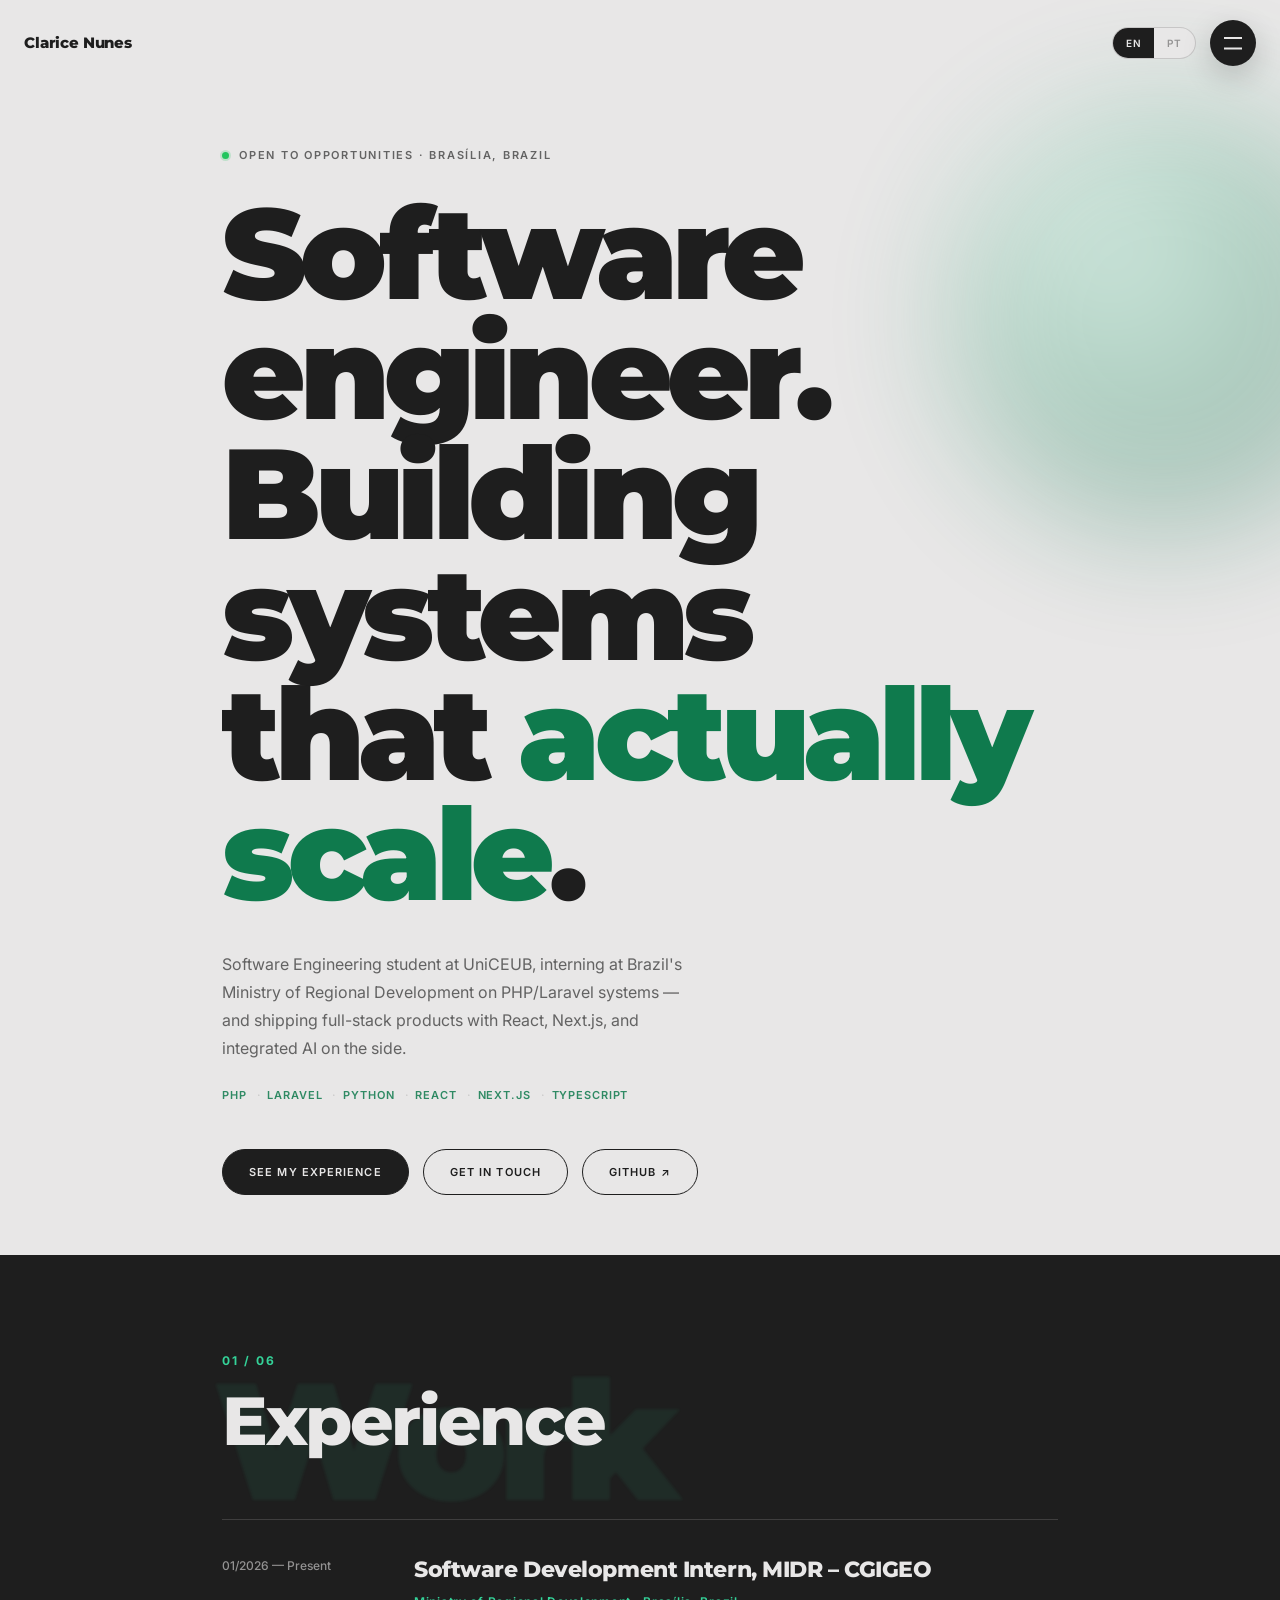
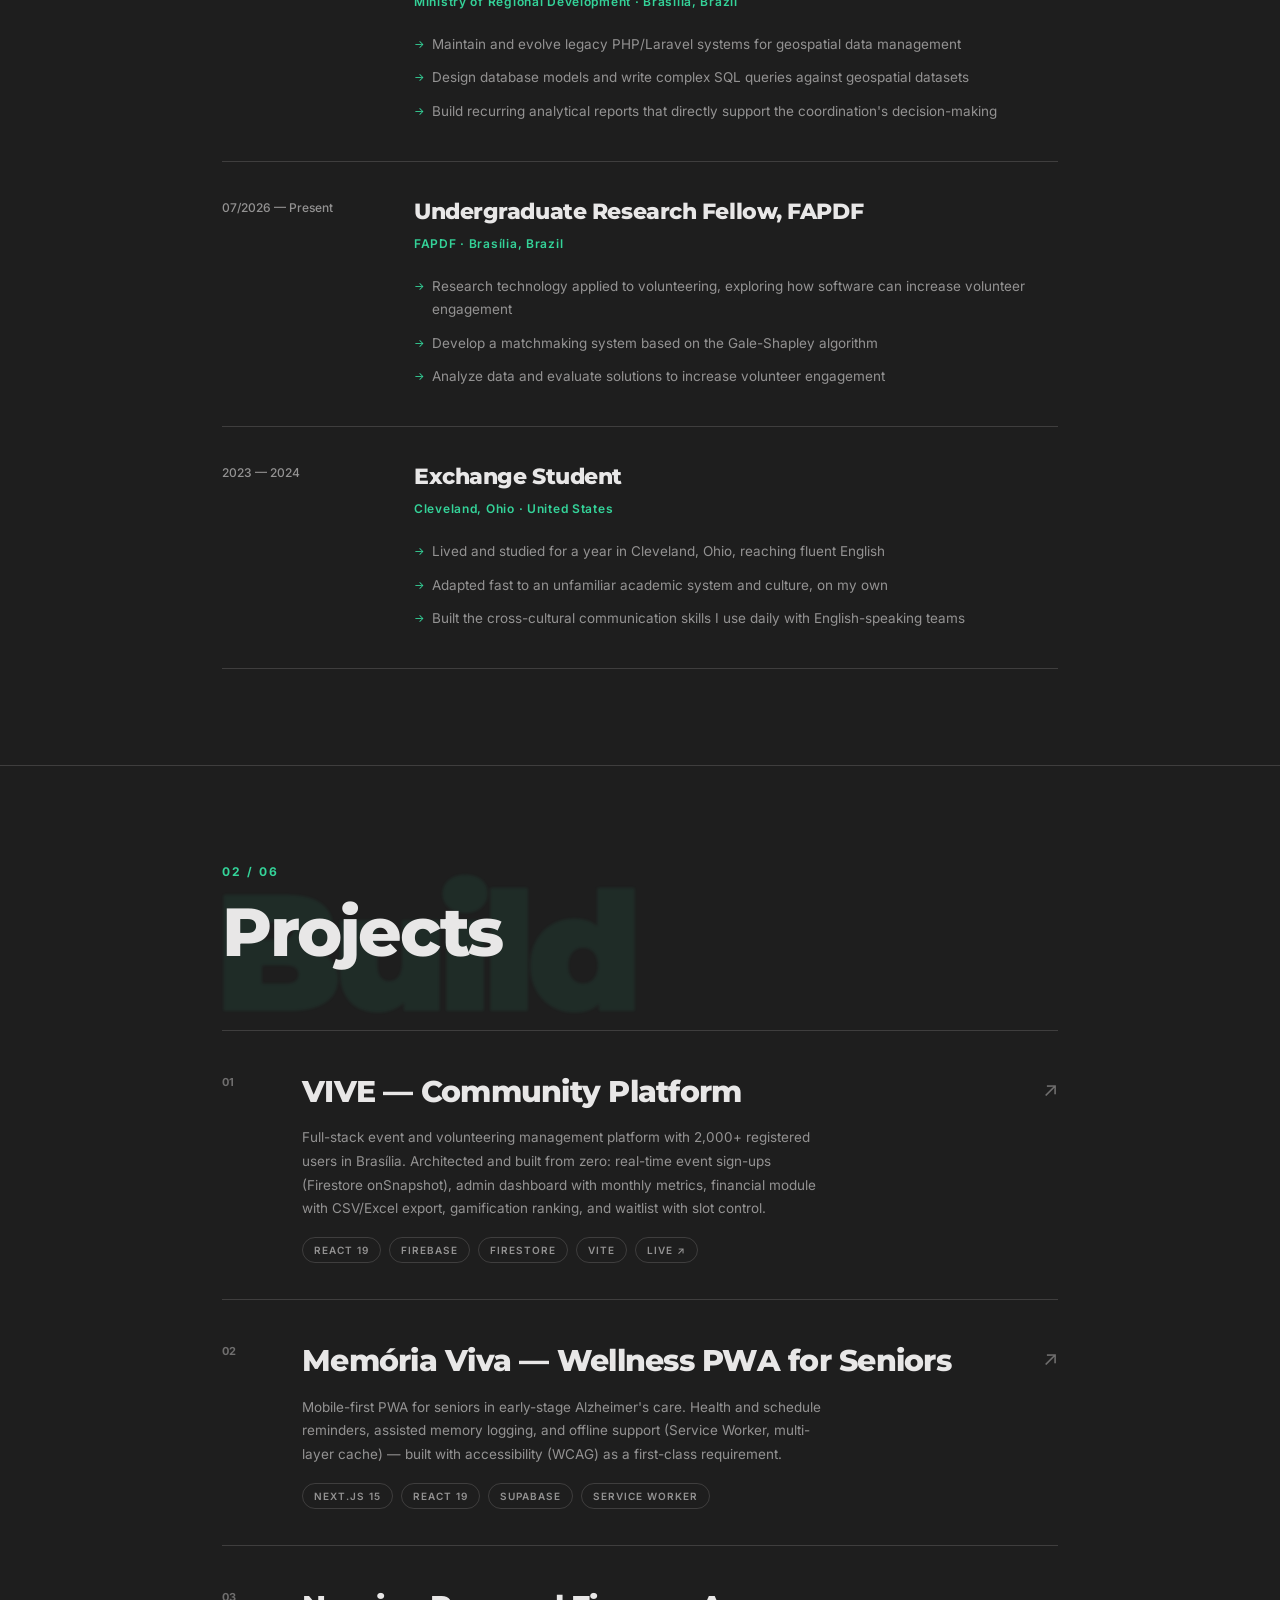
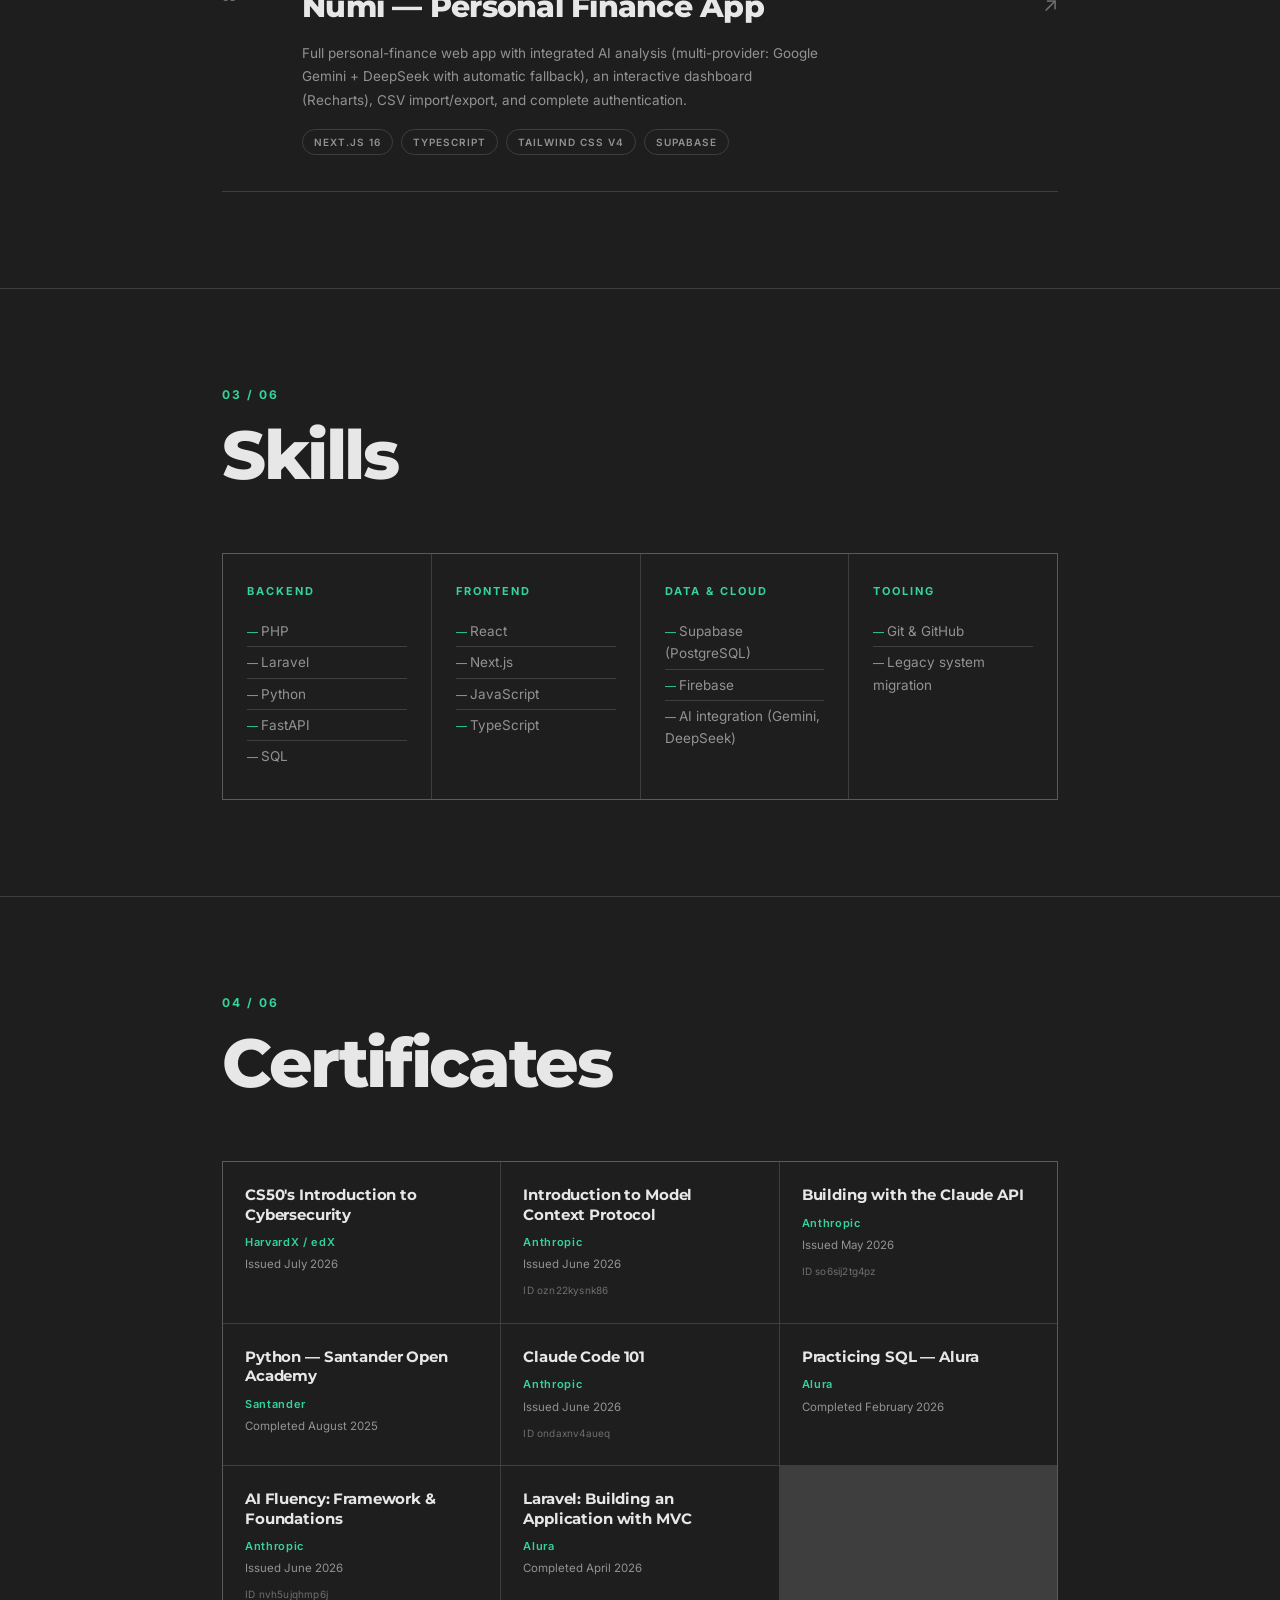
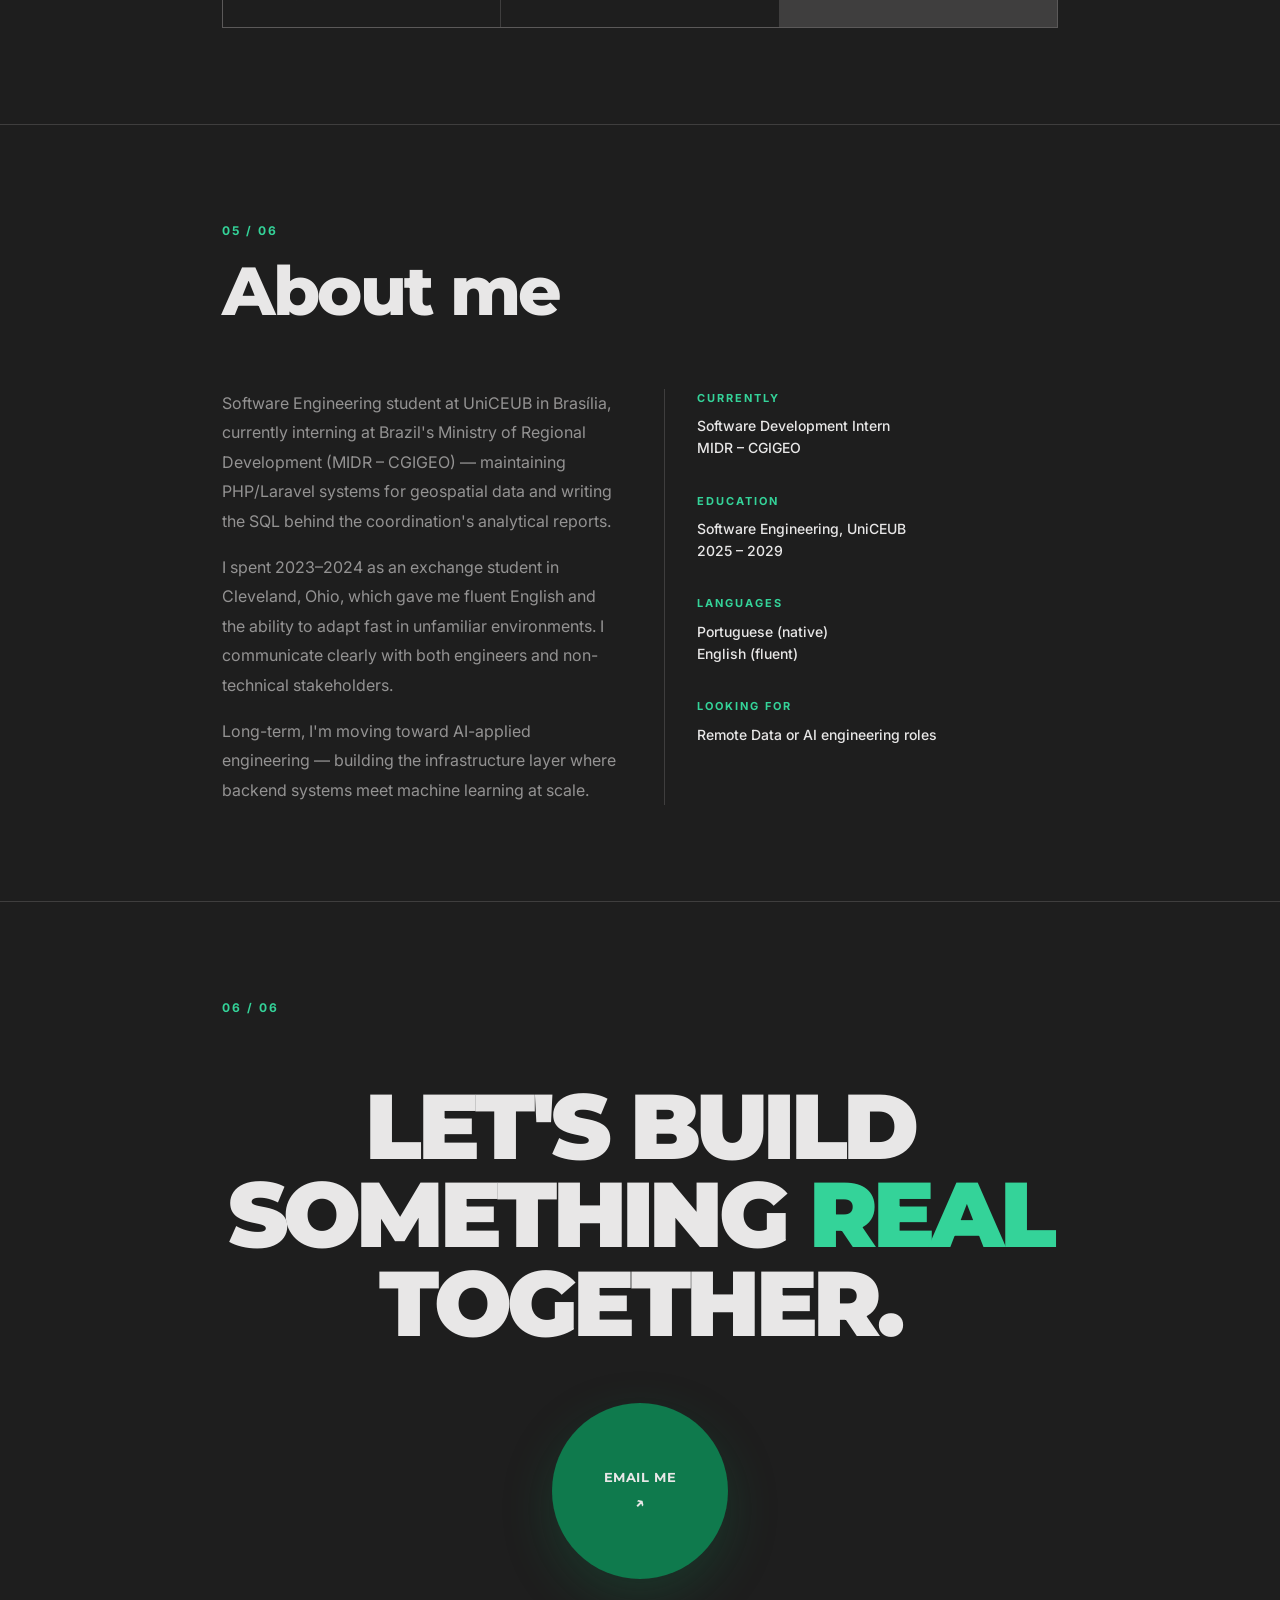
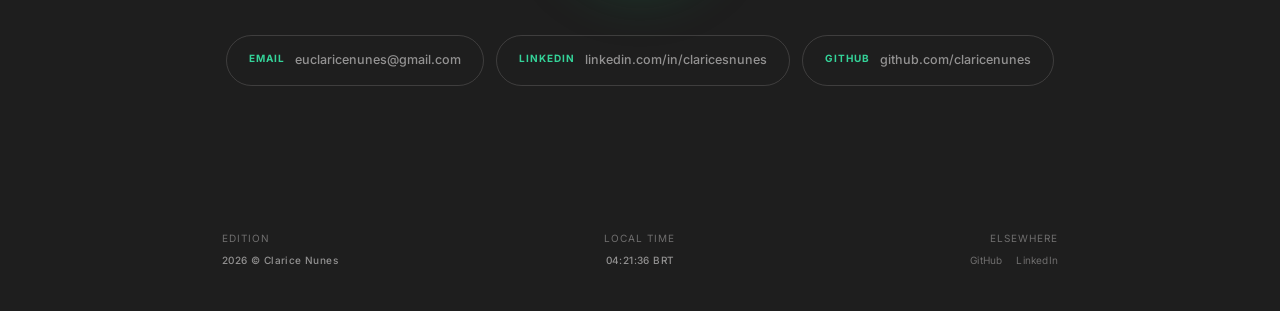
==== index.html @ ccac7949 "mudando etética do site" ====
<!DOCTYPE html>
<html lang="en">
<head>
  <meta charset="UTF-8" />
  <meta name="viewport" content="width=device-width, initial-scale=1.0" />
  <title>Clarice Nunes — Software Engineer</title>

  <!-- SEO -->
  <meta name="description" content="Clarice Nunes — Software Engineering student at UniCEUB. PHP, Laravel, Python, React, Next.js, and AI-integrated products. Open to remote opportunities worldwide." />
  <meta name="author" content="Clarice Nunes" />

  <!-- Open Graph (LinkedIn, WhatsApp, Slack preview) -->
  <meta property="og:title" content="Clarice Nunes — Software Engineer" />
  <meta property="og:description" content="Software Engineering student. PHP, Laravel, Python, React, Next.js. Real-world experience at Brazil's Ministry of Regional Development. Open to remote internships." />
  <meta property="og:type" content="website" />
  <meta property="og:url" content="https://claricenunes.github.io" />

  <!-- Twitter/X card -->
  <meta name="twitter:card" content="summary" />
  <meta name="twitter:title" content="Clarice Nunes — Software Engineer" />
  <meta name="twitter:description" content="Software engineer. PHP, Laravel, Python, React, Next.js. Open to remote opportunities." />

  <meta name="theme-color" content="#e8e7e7" />

  <!-- Favicon -->
  <link rel="icon" href="data:image/svg+xml,<svg xmlns='http://www.w3.org/2000/svg' viewBox='0 0 32 32'><text x='50%25' y='54%25' dominant-baseline='middle' text-anchor='middle' font-family='Arial,sans-serif' font-size='13' font-weight='800' fill='%230f7a4d'>CN</text></svg>" />

  <link rel="preconnect" href="https://fonts.googleapis.com" />
  <link rel="preconnect" href="https://fonts.gstatic.com" crossorigin />
  <link href="https://fonts.googleapis.com/css2?family=Inter:wght@400;500;600;700&family=Montserrat:wght@700;800;900&display=swap" rel="stylesheet" />

  <style>
    *, *::before, *::after { box-sizing: border-box; margin: 0; padding: 0; }

    :root {
      --bg:       #e8e7e7;
      --ink:      #1e1e1e;
      --accent:   #0f7a4d;
      --accent-2: #34d399;
      --sans:     'Inter', system-ui, sans-serif;
      --display:  'Montserrat', system-ui, sans-serif;
      --ease:     cubic-bezier(.16,1,.3,1);

      /* light-mode (on --bg) */
      --muted:    rgba(30,30,30,.66);
      --faint:    rgba(30,30,30,.42);
      --hairline: rgba(30,30,30,.16);

      /* dark-mode (on --ink) */
      --muted-d:    rgba(232,231,231,.58);
      --faint-d:    rgba(232,231,231,.4);
      --hairline-d: rgba(232,231,231,.16);
    }

    html { scroll-behavior: smooth; }
    html[data-intro="pending"] { overflow: hidden; }

    body {
      background: var(--bg);
      color: var(--ink);
      font-family: var(--sans);
      font-weight: 400;
      font-size: 16px;
      line-height: 1.65;
      -webkit-font-smoothing: antialiased;
      overflow-x: clip;
    }

    ::selection { background: rgba(15,122,77,.18); }

    a { text-decoration: none; color: inherit; }
    button { font: inherit; color: inherit; }

    :where(a, button, [role="button"], input):focus-visible {
      outline: 2px solid currentColor; outline-offset: 4px;
    }

    .container { max-width: 900px; margin: 0 auto; padding: 0 32px; }

    @media (hover: hover) and (pointer: fine) {
      html.cursor-ready, html.cursor-ready * { cursor: none !important; }
    }

    /* ── Custom cursor ── */
    #cursor-dot {
      position: fixed; top: 0; left: 0; width: 9px; height: 9px; border-radius: 50%;
      background: var(--accent); pointer-events: none; z-index: 9999;
      transform: translate3d(-50%, -50%, 0); transition: width .22s var(--ease), height .22s var(--ease), background .22s var(--ease), opacity .2s;
      opacity: 0; mix-blend-mode: normal;
    }
    #cursor-dot.live { opacity: 1; }
    #cursor-dot.hover { width: 40px; height: 40px; background: rgba(15,122,77,.14); border: 1.5px solid var(--accent); }

    /* ── Scroll progress ── */
    #scroll-progress {
      position: fixed; top: 0; left: 0; height: 3px; width: 0%; z-index: 9998;
      background: var(--accent); transition: width .1s linear;
    }

    /* ── Intro overlay ── */
    #intro {
      position: fixed; inset: 0; z-index: 10000; background: var(--ink);
      display: flex; align-items: center; justify-content: center;
      transition: transform .8s var(--ease), filter .8s var(--ease);
    }
    #intro.done { transform: translate3d(0,-101%,0); filter: blur(1px); pointer-events: none; }
    .intro-mark { display: flex; flex-direction: column; align-items: center; gap: 18px; }
    .intro-dot {
      width: 10px; height: 10px; border-radius: 50%; background: var(--accent);
      animation: introDotPulse 1.1s ease-in-out infinite;
    }
    @keyframes introDotPulse {
      0%, 100% { transform: scale(1); box-shadow: 0 0 0 8px rgba(15,122,77,.18); }
      50%      { transform: scale(1.3); box-shadow: 0 0 0 14px rgba(15,122,77,.05); }
    }
    .intro-bar { width: 120px; height: 1px; background: rgba(232,231,231,.16); overflow: hidden; position: relative; }
    .intro-bar::after {
      content: ''; position: absolute; inset: 0; background: var(--accent);
      transform: translateX(-100%); animation: introBar 1.1s ease-in-out infinite;
    }
    @keyframes introBar { to { transform: translateX(100%); } }
    @media (prefers-reduced-motion: reduce) {
      #intro { transition: none; }
      .intro-dot, .intro-bar::after { animation: none; }
    }

    /* ── Top bar ── */
    .topbar {
      position: fixed; top: 0; left: 0; right: 0; z-index: 500;
      display: flex; justify-content: space-between; align-items: center;
      padding: 20px 24px;
    }
    .brand { font-family: var(--display); font-weight: 800; font-size: 15px; letter-spacing: -0.01em; color: var(--ink); }
    .topbar-right { display: flex; align-items: center; gap: 14px; }

    .lang-toggle { display: flex; border: 1px solid var(--hairline); border-radius: 999px; overflow: hidden; background: var(--bg); }
    .lang-btn {
      font-family: var(--sans); font-weight: 600; font-size: 10px; letter-spacing: 0.08em;
      padding: 7px 13px; border: none; background: transparent;
      color: var(--faint); cursor: pointer; transition: background .2s, color .2s;
    }
    .lang-btn.active { background: var(--ink); color: var(--bg); }

    .menu-btn {
      width: 46px; height: 46px; border-radius: 50%; border: none; background: var(--ink);
      display: grid; place-items: center; cursor: pointer;
      box-shadow: 0 10px 30px rgba(0,0,0,.18); transition: transform .25s var(--ease);
    }
    .menu-btn:hover { transform: scale(1.06); }
    .menu-btn-icon { position: relative; width: 18px; height: 12px; }
    .menu-btn-icon span {
      position: absolute; left: 0; width: 100%; height: 1.5px; background: var(--bg);
      transition: transform .3s var(--ease), top .3s var(--ease);
    }
    .menu-btn-icon span:first-child { top: 0; }
    .menu-btn-icon span:last-child { top: 100%; transform: translateY(-100%); }
    .menu-open .menu-btn-icon span:first-child { top: 50%; transform: translateY(-50%) rotate(45deg); }
    .menu-open .menu-btn-icon span:last-child { top: 50%; transform: translateY(-50%) rotate(-45deg); }

    /* ── Full-screen menu overlay ── */
    #menu-overlay {
      position: fixed; inset: 0; z-index: 400; background: var(--ink); color: var(--bg);
      opacity: 0; visibility: hidden; transform: translateY(-8px);
      transition: opacity .4s var(--ease), transform .4s var(--ease), visibility 0s .4s;
      display: flex; flex-direction: column; justify-content: center;
      padding: 100px 24px 40px;
    }
    #menu-overlay.open { opacity: 1; visibility: visible; transform: translateY(0); transition: opacity .4s var(--ease), transform .4s var(--ease); }
    .menu-list { list-style: none; max-width: 900px; margin: 0 auto; width: 100%; }
    .menu-list li { border-bottom: 1px solid var(--hairline-d); }
    .menu-list li:first-child { border-top: 1px solid var(--hairline-d); }
    .menu-item {
      display: flex; align-items: baseline; gap: 20px; width: 100%; padding: 18px 4px;
      background: none; border: none; text-align: left; cursor: pointer;
      color: rgba(232,231,231,.4); transition: color .25s;
    }
    .menu-item:hover, .menu-item:focus-visible { color: var(--bg); }
    .menu-item-num { font-size: 11px; font-weight: 600; letter-spacing: .1em; color: var(--accent-2); min-width: 28px; }
    .menu-item-label { font-family: var(--display); font-weight: 800; font-size: clamp(2rem, 7vw, 4.2rem); letter-spacing: -0.03em; text-transform: uppercase; line-height: 1; }
    .menu-footer {
      max-width: 900px; margin: 40px auto 0; width: 100%; padding-top: 20px; border-top: 1px solid var(--hairline-d);
      display: flex; justify-content: space-between; flex-wrap: wrap; gap: 16px;
      font-size: 10px; letter-spacing: .1em; text-transform: uppercase; color: rgba(232,231,231,.48);
    }
    .menu-footer strong { display: block; margin-top: 6px; font-weight: 500; letter-spacing: .04em; color: rgba(232,231,231,.82); text-transform: none; }
    .menu-socials { display: flex; gap: 16px; flex-wrap: wrap; }

    /* ── link-underline-invert ── */
    .u-link { position: relative; display: inline-block; padding-bottom: 2px; }
    .u-link::after {
      content: ''; position: absolute; left: 0; bottom: 0; height: 1px; width: 100%;
      background: currentColor; opacity: .85; transform: scaleX(0); transform-origin: left;
      transition: transform .3s var(--ease);
    }
    .u-link:hover::after, .u-link:focus-visible::after { transform: scaleX(1); }

    /* ── rolling text (whole word/line — per-character splitting breaks kerning, avoid it) ── */
    /* align-self prevents flex parents (default align-items:stretch) from
       taller siblings stretching this box past one line — which would let the
       hidden duplicate line peek out below since overflow:hidden only clips
       to this element's own (stretched) height. */
    .roll { display: inline-block; overflow: hidden; vertical-align: top; align-self: flex-start; }
    .roll .rt { display: grid; }
    .roll .rt span { grid-area: 1/1; transition: transform .32s var(--ease); }
    .roll .rt .p { transform: translate3d(0,0,0); }
    .roll .rt .s { transform: translate3d(0,100%,0); }
    @media (hover: hover) and (pointer: fine) {
      a:hover .roll .rt .p, button:hover .roll .rt .p { transform: translate3d(0,-100%,0); }
      a:hover .roll .rt .s, button:hover .roll .rt .s { transform: translate3d(0,0,0); }
    }

    /* ── Hero ── */
    #hero { position: relative; min-height: 100svh; display: flex; flex-direction: column; justify-content: center; padding: 140px 0 60px; overflow: hidden; }

    .orb-wrap { position: absolute; inset: 0; z-index: 0; pointer-events: none; will-change: transform; }
    .orb {
      position: absolute; border-radius: 50%;
      width: clamp(260px, 34vw, 520px); aspect-ratio: 1;
      top: 8%; right: -8%;
      background: radial-gradient(circle at 35% 30%, rgba(255,255,255,.5), transparent 24%),
                  radial-gradient(circle at 38% 34%, #6ee7b7 0%, #0f7a4d 55%, #064e3b 100%);
      filter: blur(60px); opacity: .28;
      animation: orbBreathe 9s ease-in-out infinite;
    }
    @keyframes orbBreathe {
      0%, 100% { transform: scale(1) rotate(0deg); }
      50%      { transform: scale(1.08) rotate(4deg); }
    }
    @media (prefers-reduced-motion: reduce) { .orb { animation: none; } }

    .hero-label {
      position: relative; z-index: 1;
      font-size: 11px; font-weight: 600; letter-spacing: 0.16em; text-transform: uppercase;
      color: var(--muted); margin-bottom: 28px; display: inline-flex; align-items: center; gap: 10px;
      width: fit-content;
    }
    .status-dot {
      display: inline-block; width: 7px; height: 7px; border-radius: 50%;
      background: #22c55e; flex-shrink: 0;
      box-shadow: 0 0 0 2px rgba(34, 197, 94, 0.2);
      animation: pulse 2.4s ease-in-out infinite;
    }
    @keyframes pulse {
      0%, 100% { box-shadow: 0 0 0 2px rgba(34, 197, 94, 0.2); }
      50%       { box-shadow: 0 0 0 6px rgba(34, 197, 94, 0.04); }
    }

    h1 {
      position: relative; z-index: 1;
      font-family: var(--display); font-weight: 900;
      font-size: clamp(50px, 10vw, 128px);
      line-height: 0.94; letter-spacing: -0.05em; margin-bottom: 36px;
    }
    h1 em { font-style: normal; color: var(--accent); }

    .hero-desc { position: relative; z-index: 1; font-size: 16px; color: var(--muted); max-width: 480px; margin-bottom: 24px; line-height: 1.75; }

    .hero-stack { position: relative; z-index: 1; display: flex; gap: 0; flex-wrap: wrap; margin-bottom: 44px; }
    .hero-stack-item { font-size: 11px; font-weight: 600; letter-spacing: 0.08em; text-transform: uppercase; color: var(--accent); opacity: .85; }
    .hero-stack-item:not(:last-child)::after { content: ' · '; color: var(--hairline); opacity: 1; margin: 0 6px; }

    .hero-cta { position: relative; z-index: 1; display: flex; gap: 14px; flex-wrap: wrap; align-items: center; }

    .btn {
      display: inline-flex; align-items: center; gap: 8px; padding: 13px 26px; border-radius: 999px;
      font-family: var(--sans); font-weight: 600; font-size: 11px; letter-spacing: 0.1em; text-transform: uppercase;
      border: 1.5px solid var(--ink); color: var(--ink);
      background: transparent; cursor: pointer; transition: color .3s var(--ease), border-color .3s;
      position: relative; overflow: hidden;
    }
    .btn span.fill { position: absolute; inset: 0; z-index: -1; background: var(--ink); transform-origin: bottom; transform: scaleY(0); transition: transform .5s var(--ease); border-radius: inherit; }
    .btn:hover span.fill { transform: scaleY(1); }
    .btn:hover { color: var(--bg); }
    .btn-accent { background: var(--ink); border-color: var(--ink); color: var(--bg); }
    .btn-accent span.fill { background: var(--accent); }
    .btn-accent:hover { color: var(--bg); border-color: var(--accent); }

    /* ── Dark zone ── */
    .dark-zone { position: relative; z-index: 10; background: var(--ink); color: var(--bg); }
    .dark-zone section { padding: 96px 0; border-bottom: 1px solid var(--hairline-d); }
    .dark-zone section:last-of-type { border-bottom: none; }

    .section-head { position: relative; margin-bottom: 64px; isolation: isolate; }
    .section-num { display: block; font-size: 12px; font-weight: 700; letter-spacing: 0.16em; color: var(--accent-2); margin-bottom: 16px; }
    .section-ghost {
      position: absolute; left: -0.05em; top: -0.28em; z-index: -1; pointer-events: none;
      font-family: var(--display); font-weight: 900; letter-spacing: -0.06em;
      font-size: clamp(70px, 13vw, 180px); color: var(--accent-2); opacity: .08; filter: blur(1.5px);
      white-space: nowrap;
    }
    h2 {
      font-family: var(--display); font-weight: 800;
      font-size: clamp(34px, 6vw, 68px); letter-spacing: -0.035em; line-height: 1;
    }

    /* ── Experience ── */
    .exp-item { display: grid; grid-template-columns: 160px 1fr; gap: 32px; padding: 32px 0; border-bottom: 1px solid var(--hairline-d); }
    .exp-item:first-child { border-top: 1px solid var(--hairline-d); }
    .exp-date { font-size: 12px; font-weight: 500; color: var(--muted-d); padding-top: 4px; }
    .exp-role { font-family: var(--display); font-weight: 800; font-size: 22px; letter-spacing: -0.02em; margin-bottom: 4px; }
    .exp-company { font-size: 12px; font-weight: 600; color: var(--accent-2); letter-spacing: 0.06em; margin-bottom: 16px; }
    .exp-bullets { list-style: none; }
    .exp-bullets li { font-size: 13.5px; color: var(--muted-d); padding: 5px 0 5px 18px; position: relative; line-height: 1.75; }
    .exp-bullets li::before { content: '→'; position: absolute; left: 0; color: var(--accent-2); font-size: 11px; top: 7px; }

    /* ── Projects ── */
    .projects-list { display: flex; flex-direction: column; }
    .project-item {
      display: grid; grid-template-columns: 56px 1fr auto; gap: 24px;
      align-items: start; padding: 36px 0; border-bottom: 1px solid var(--hairline-d);
      text-decoration: none; color: inherit;
      transition: transform .35s var(--ease), padding-left .35s var(--ease);
    }
    .project-item:first-child { border-top: 1px solid var(--hairline-d); }
    .project-item:hover { transform: translateX(8px); }
    .project-item:hover .project-arrow { transform: translate(4px, -4px); color: var(--accent-2); }
    .project-item:hover .project-num { color: var(--accent-2); }
    .project-num { font-size: 11px; font-weight: 700; color: var(--faint-d); padding-top: 6px; transition: color .3s; }
    .project-title { font-family: var(--display); font-weight: 800; font-size: clamp(22px, 3vw, 30px); letter-spacing: -0.025em; margin-bottom: 10px; }
    .project-desc { font-size: 13.5px; color: var(--muted-d); margin-bottom: 16px; line-height: 1.75; max-width: 520px; }
    .project-tags { display: flex; gap: 8px; flex-wrap: wrap; }
    .tag { font-size: 10px; font-weight: 600; letter-spacing: 0.1em; text-transform: uppercase; padding: 4px 11px; border-radius: 999px; border: 1px solid var(--hairline-d); color: var(--muted-d); }
    .project-arrow { font-size: 20px; color: var(--faint-d); transition: transform .25s var(--ease), color .25s; padding-top: 6px; }

    /* ── Skills ── */
    .skills-grid { display: grid; grid-template-columns: repeat(auto-fill, minmax(200px, 1fr)); gap: 1px; background: var(--hairline-d); border: 1px solid var(--hairline-d); }
    .skill-group { background: var(--ink); padding: 28px 24px; }
    .skill-group-label { font-size: 11px; font-weight: 700; letter-spacing: 0.18em; text-transform: uppercase; color: var(--accent-2); margin-bottom: 16px; }
    .skill-list { list-style: none; }
    .skill-list li { font-size: 13.5px; color: var(--muted-d); padding: 4px 0; border-bottom: 1px solid var(--hairline-d); }
    .skill-list li:last-child { border-bottom: none; }
    .skill-list li::before { content: '— '; color: var(--accent-2); font-size: 11px; }
    .skills-note { margin-top: 20px; font-size: 11px; color: var(--faint-d); letter-spacing: 0.03em; }
    .skills-note em { color: var(--accent-2); font-style: normal; font-weight: 600; }

    /* ── Certificates ── */
    .cert-grid { display: grid; grid-template-columns: repeat(auto-fill, minmax(220px, 1fr)); gap: 1px; background: var(--hairline-d); border: 1px solid var(--hairline-d); }
    .cert-card { background: var(--ink); padding: 24px 22px; transition: background .3s; }
    .cert-card:hover { background: #232323; }
    .cert-title { font-family: var(--display); font-weight: 700; font-size: 14.5px; letter-spacing: -0.01em; line-height: 1.35; margin-bottom: 8px; }
    .cert-issuer { font-size: 11px; font-weight: 600; letter-spacing: 0.06em; color: var(--accent-2); margin-bottom: 4px; }
    .cert-date { font-size: 11.5px; color: var(--muted-d); }
    .cert-id { font-size: 10px; color: var(--faint-d); margin-top: 8px; letter-spacing: 0.02em; }

    /* ── About ── */
    .about-grid { display: grid; grid-template-columns: 1fr 1fr; gap: 48px; }
    .about-text p { color: var(--muted-d); margin-bottom: 16px; line-height: 1.85; }
    .about-text p:last-child { margin-bottom: 0; }
    .about-aside { padding-left: 32px; border-left: 1px solid var(--hairline-d); }
    .aside-item { margin-bottom: 32px; }
    .aside-label { font-size: 11px; font-weight: 700; letter-spacing: 0.18em; text-transform: uppercase; color: var(--accent-2); margin-bottom: 8px; }
    .aside-value { font-size: 14px; font-weight: 500; color: var(--bg); line-height: 1.6; }

    /* ── Contact / final CTA ── */
    #contact { text-align: center; }
    .contact-heading {
      font-family: var(--display); font-weight: 900; text-transform: uppercase;
      font-size: clamp(38px, 8vw, 92px); letter-spacing: -0.05em; line-height: .96; margin-bottom: 56px;
    }
    .contact-heading em { font-style: normal; color: var(--accent-2); }
    .contact-heading .block { display: block; }

    .contact-orb-btn {
      width: clamp(140px, 15vw, 176px); aspect-ratio: 1; border-radius: 50%; margin: 0 auto 56px;
      background: var(--accent); color: var(--bg); display: grid; place-items: center; text-align: center;
      font-family: var(--display); font-weight: 700; font-size: clamp(11px, 1vw, 13px); text-transform: uppercase; letter-spacing: .04em;
      position: relative; overflow: hidden; transition: transform .35s var(--ease), box-shadow .35s var(--ease);
      box-shadow: 0 18px 50px rgba(15,122,77,.25);
    }
    .contact-orb-btn span.fill { position: absolute; inset: 0; background: var(--bg); transform: scaleY(0); transform-origin: bottom; transition: transform .6s var(--ease); border-radius: inherit; }
    .contact-orb-btn:hover { color: var(--accent); transform: scale(1.06); box-shadow: 0 22px 60px rgba(15,122,77,.32); }
    .contact-orb-btn:hover span.fill { transform: scaleY(1); }
    .contact-orb-btn span.label { position: relative; z-index: 1; display: flex; flex-direction: column; align-items: center; gap: 8px; line-height: 1.2; }
    .contact-orb-btn .orb-arrow { font-size: 16px; transition: transform .35s var(--ease); }
    .contact-orb-btn:hover .orb-arrow { transform: translate(2px, -2px); }

    .contact-links { display: flex; justify-content: center; gap: 12px; flex-wrap: wrap; margin-bottom: 8px; }
    .contact-link {
      display: inline-flex; align-items: center; gap: 10px; padding: 14px 22px; border-radius: 999px;
      border: 1.5px solid var(--hairline-d); color: var(--muted-d); font-size: 12.5px; font-weight: 500;
      transition: border-color .3s, color .3s;
    }
    .contact-link:hover { border-color: rgba(232,231,231,.6); color: var(--bg); }
    .contact-link-label { font-size: 10px; font-weight: 700; letter-spacing: 0.1em; text-transform: uppercase; color: var(--accent-2); }

    /* ── Footer ── */
    footer.site-footer {
      padding: 40px 0; display: grid; grid-template-columns: 1fr 1fr 1fr; gap: 24px;
      font-size: 10px; letter-spacing: .1em; text-transform: uppercase; color: var(--faint-d);
    }
    footer.site-footer strong { display: block; margin-top: 6px; font-weight: 500; letter-spacing: .04em; color: var(--muted-d); text-transform: none; }
    footer.site-footer .f-time { text-align: center; }
    footer.site-footer .f-socials { text-align: right; }
    .f-social-links { display: flex; gap: 14px; justify-content: flex-end; margin-top: 6px; text-transform: none; letter-spacing: .02em; }
    @media (max-width: 640px) {
      footer.site-footer { grid-template-columns: 1fr; text-align: left !important; gap: 20px; }
      footer.site-footer .f-time, footer.site-footer .f-socials { text-align: left; }
      .f-social-links { justify-content: flex-start; }
    }

    /* ── Animations ── */
    .reveal { opacity: 0; transform: translateY(22px); filter: blur(6px); transition: opacity .7s var(--ease), transform .7s var(--ease), filter .7s var(--ease); }
    .reveal.visible { opacity: 1; transform: none; filter: blur(0); }

    /* ── Responsive ── */
    @media (max-width: 640px) {
      .container { padding: 0 22px; }
      #hero { padding-top: 120px; }
      .about-grid { grid-template-columns: 1fr; }
      .about-aside { padding-left: 0; border-left: none; border-top: 1px solid var(--hairline-d); padding-top: 32px; }
      .exp-item { grid-template-columns: 1fr; gap: 8px; }
      .project-item { grid-template-columns: 32px 1fr auto; gap: 16px; }
      .menu-item-label { font-size: clamp(1.8rem, 11vw, 2.6rem); }
      .contact-links { flex-direction: column; align-items: stretch; }
    }
  </style>
</head>
<body>

  <div id="cursor-dot"></div>
  <div id="scroll-progress"></div>

  <div id="intro" aria-hidden="true">
    <div class="intro-mark">
      <div class="intro-dot"></div>
      <div class="intro-bar"></div>
    </div>
  </div>

  <div class="topbar">
    <a href="#hero" class="brand">Clarice Nunes</a>
    <div class="topbar-right">
      <div class="lang-toggle">
        <button class="lang-btn active" onclick="setLang('en')">EN</button>
        <button class="lang-btn"        onclick="setLang('pt')">PT</button>
      </div>
      <button class="menu-btn" id="menu-btn" aria-label="Open menu" aria-expanded="false" aria-controls="menu-overlay">
        <span class="menu-btn-icon"><span></span><span></span></span>
      </button>
    </div>
  </div>

  <div id="menu-overlay" role="dialog" aria-modal="true" aria-hidden="true">
    <ul class="menu-list">
      <li><button class="menu-item" data-target="experience"><span class="menu-item-num">01</span><span class="menu-item-label" data-en="Experience" data-pt="Experiência">Experience</span></button></li>
      <li><button class="menu-item" data-target="projects"><span class="menu-item-num">02</span><span class="menu-item-label" data-en="Projects" data-pt="Projetos">Projects</span></button></li>
      <li><button class="menu-item" data-target="skills"><span class="menu-item-num">03</span><span class="menu-item-label">Skills</span></button></li>
      <li><button class="menu-item" data-target="certificates"><span class="menu-item-num">04</span><span class="menu-item-label" data-en="Certificates" data-pt="Certificados">Certificates</span></button></li>
      <li><button class="menu-item" data-target="about"><span class="menu-item-num">05</span><span class="menu-item-label" data-en="About" data-pt="Sobre">About</span></button></li>
      <li><button class="menu-item" data-target="contact"><span class="menu-item-num">06</span><span class="menu-item-label" data-en="Contact" data-pt="Contato">Contact</span></button></li>
    </ul>
    <div class="menu-footer">
      <div>
        <span data-en="Edition" data-pt="Edição">Edition</span>
        <strong>2026 © Clarice Nunes</strong>
      </div>
      <div class="menu-socials">
        <a href="https://github.com/claricenunes" target="_blank" class="u-link">GitHub</a>
        <a href="https://linkedin.com/in/claricesnunes" target="_blank" class="u-link">LinkedIn</a>
      </div>
    </div>
  </div>

  <!-- ── HERO ── -->
  <section id="hero">
    <div class="orb-wrap" aria-hidden="true"><div class="orb"></div></div>
    <div class="container">
      <p class="hero-label reveal">
        <span class="status-dot"></span>
        <span data-en="Open to opportunities · Brasília, Brazil"
              data-pt="Aberta a oportunidades · Brasília, Brasil">
          Open to opportunities · Brasília, Brazil
        </span>
      </p>
      <h1 class="reveal"
          data-en="Software engineer.<br>Building systems<br>that <em>actually scale</em>."
          data-pt="Engenheira de software.<br>Construindo sistemas<br>que <em>realmente escalam</em>.">
        Software engineer.<br>Building systems<br>that <em>actually scale</em>.
      </h1>
      <p class="hero-desc reveal"
         data-en="Software Engineering student at UniCEUB, interning at Brazil's Ministry of Regional Development on PHP/Laravel systems — and shipping full-stack products with React, Next.js, and integrated AI on the side."
         data-pt="Estudante de Engenharia de Software na UniCEUB, estagiando no Ministério do Desenvolvimento Regional com sistemas em PHP/Laravel — e construindo produtos full-stack com React, Next.js e IA integrada nas horas vagas.">
        Software Engineering student at UniCEUB, interning at Brazil's Ministry of Regional Development on PHP/Laravel systems — and shipping full-stack products with React, Next.js, and integrated AI on the side.
      </p>
      <div class="hero-stack reveal">
        <span class="hero-stack-item">PHP</span>
        <span class="hero-stack-item">Laravel</span>
        <span class="hero-stack-item">Python</span>
        <span class="hero-stack-item">React</span>
        <span class="hero-stack-item">Next.js</span>
        <span class="hero-stack-item">TypeScript</span>
      </div>
      <div class="hero-cta reveal">
        <a href="#experience" class="btn btn-accent nav-jump" data-target="experience"
           data-en="See my experience" data-pt="Ver experiência"><span class="fill"></span>See my experience</a>
        <a href="#contact" class="btn nav-jump" data-target="contact"
           data-en="Get in touch" data-pt="Entre em contato"><span class="fill"></span>Get in touch</a>
        <a href="https://github.com/claricenunes" target="_blank" class="btn"><span class="fill"></span>GitHub ↗</a>
      </div>
    </div>
  </section>

  <div class="dark-zone">

    <!-- ── EXPERIENCE ── -->
    <section id="experience">
      <div class="container">
        <div class="section-head reveal">
          <span class="section-ghost" aria-hidden="true" data-en="Work" data-pt="Carreira">Work</span>
          <span class="section-num">01 / 06</span>
          <h2 data-en="Experience" data-pt="Experiência">Experience</h2>
        </div>
        <div>
          <div class="exp-item reveal">
            <div class="exp-date" data-en="01/2026 — Present" data-pt="01/2026 — Atual">01/2026 — Present</div>
            <div>
              <h3 class="exp-role"
                  data-en="Software Development Intern, MIDR – CGIGEO"
                  data-pt="Estágio, MIDR - CGIGEO">
                Software Development Intern, MIDR – CGIGEO
              </h3>
              <p class="exp-company"
                 data-en="Ministry of Regional Development · Brasília, Brazil"
                 data-pt="Ministério do Desenvolvimento Regional · Brasília, DF">
                Ministry of Regional Development · Brasília, Brazil
              </p>
              <ul class="exp-bullets">
                <li data-en="Maintain and evolve legacy PHP/Laravel systems for geospatial data management"
                    data-pt="Atuo na manutenção e evolução de sistemas legados em PHP/Laravel para gestão de dados geoespaciais">
                  Maintain and evolve legacy PHP/Laravel systems for geospatial data management
                </li>
                <li data-en="Design database models and write complex SQL queries against geospatial datasets"
                    data-pt="Modelagem de banco de dados e consultas SQL complexas">
                  Design database models and write complex SQL queries against geospatial datasets
                </li>
                <li data-en="Build recurring analytical reports that directly support the coordination's decision-making"
                    data-pt="Desenvolvo relatórios analíticos recorrentes que dão suporte direto à tomada de decisão da coordenação">
                  Build recurring analytical reports that directly support the coordination's decision-making
                </li>
              </ul>
            </div>
          </div>
          <div class="exp-item reveal">
            <div class="exp-date" data-en="07/2026 — Present" data-pt="07/2026 — Atual">07/2026 — Present</div>
            <div>
              <h3 class="exp-role"
                  data-en="Undergraduate Research Fellow, FAPDF"
                  data-pt="Bolsista de Iniciação Científica, FAPDF">
                Undergraduate Research Fellow, FAPDF
              </h3>
              <p class="exp-company"
                 data-en="FAPDF · Brasília, Brazil"
                 data-pt="FAPDF · Brasília, DF">
                FAPDF · Brasília, Brazil
              </p>
              <ul class="exp-bullets">
                <li data-en="Research technology applied to volunteering, exploring how software can increase volunteer engagement"
                    data-pt="Pesquiso tecnologia aplicada ao voluntariado, com foco em como o software pode aumentar o engajamento de voluntários">
                  Research technology applied to volunteering, exploring how software can increase volunteer engagement
                </li>
                <li data-en="Develop a matchmaking system based on the Gale-Shapley algorithm"
                    data-pt="Desenvolvo um sistema de matchmaking baseado no algoritmo de Gale-Shapley">
                  Develop a matchmaking system based on the Gale-Shapley algorithm
                </li>
                <li data-en="Analyze data and evaluate solutions to increase volunteer engagement"
                    data-pt="Realizo análise de dados e avaliação de soluções para aumentar o engajamento de voluntários">
                  Analyze data and evaluate solutions to increase volunteer engagement
                </li>
              </ul>
            </div>
          </div>
          <div class="exp-item reveal">
            <div class="exp-date" data-en="2023 — 2024" data-pt="2023 — 2024">2023 — 2024</div>
            <div>
              <h3 class="exp-role"
                  data-en="Exchange Student"
                  data-pt="Intercâmbio Estudantil">
                Exchange Student
              </h3>
              <p class="exp-company"
                 data-en="Cleveland, Ohio · United States"
                 data-pt="Cleveland, Ohio · Estados Unidos">
                Cleveland, Ohio · United States
              </p>
              <ul class="exp-bullets">
                <li data-en="Lived and studied for a year in Cleveland, Ohio, reaching fluent English"
                    data-pt="Vivi e estudei por um ano em Cleveland, Ohio, alcançando fluência em inglês">
                  Lived and studied for a year in Cleveland, Ohio, reaching fluent English
                </li>
                <li data-en="Adapted fast to an unfamiliar academic system and culture, on my own"
                    data-pt="Me adaptei rapidamente a um sistema acadêmico e cultura desconhecidos, sozinha">
                  Adapted fast to an unfamiliar academic system and culture, on my own
                </li>
                <li data-en="Built the cross-cultural communication skills I use daily with English-speaking teams"
                    data-pt="Desenvolvi as habilidades de comunicação intercultural que uso diariamente com times que falam inglês">
                  Built the cross-cultural communication skills I use daily with English-speaking teams
                </li>
              </ul>
            </div>
          </div>
        </div>
      </div>
    </section>

    <!-- ── PROJECTS ── -->
    <section id="projects">
      <div class="container">
        <div class="section-head reveal">
          <span class="section-ghost" aria-hidden="true" data-en="Build" data-pt="Código">Build</span>
          <span class="section-num">02 / 06</span>
          <h2 data-en="Projects" data-pt="Projetos">Projects</h2>
        </div>
        <div class="projects-list">

          <a href="https://vivecomunidade.com.br" target="_blank" class="project-item reveal">
            <span class="project-num">01</span>
            <div class="project-body">
              <h3 class="project-title"
                  data-en="VIVE — Community Platform"
                  data-pt="VIVE — Plataforma Comunidade">
                VIVE — Community Platform
              </h3>
              <p class="project-desc"
                 data-en="Full-stack event and volunteering management platform with 2,000+ registered users in Brasília. Architected and built from zero: real-time event sign-ups (Firestore onSnapshot), admin dashboard with monthly metrics, financial module with CSV/Excel export, gamification ranking, and waitlist with slot control."
                 data-pt="Plataforma full-stack de gestão de eventos e voluntariado com mais de 2.000 usuários cadastrados no DF. Arquitetei e desenvolvi do zero: inscrições em tempo real (Firestore onSnapshot), painel admin com métricas mensais, módulo financeiro com exportação CSV/Excel, ranking gamificado e lista de espera com controle de vagas.">
                Full-stack event and volunteering management platform with 2,000+ registered users in Brasília. Architected and built from zero: real-time event sign-ups (Firestore onSnapshot), admin dashboard with monthly metrics, financial module with CSV/Excel export, gamification ranking, and waitlist with slot control.
              </p>
              <div class="project-tags">
                <span class="tag">React 19</span><span class="tag">Firebase</span>
                <span class="tag">Firestore</span><span class="tag">Vite</span>
                <span class="tag">Live ↗</span>
              </div>
            </div>
            <span class="project-arrow">↗</span>
          </a>

          <a href="https://github.com/claricenunes/MemoriaVIVA" target="_blank" class="project-item reveal">
            <span class="project-num">02</span>
            <div class="project-body">
              <h3 class="project-title"
                  data-en="Memória Viva — Wellness PWA for Seniors"
                  data-pt="Memória Viva — PWA de Bem-Estar para Idosos">
                Memória Viva — Wellness PWA for Seniors
              </h3>
              <p class="project-desc"
                 data-en="Mobile-first PWA for seniors in early-stage Alzheimer's care. Health and schedule reminders, assisted memory logging, and offline support (Service Worker, multi-layer cache) — built with accessibility (WCAG) as a first-class requirement."
                 data-pt="PWA mobile-first para idosos com Alzheimer em estágio inicial. Lembretes de saúde e agenda, registro assistido de memórias e suporte offline (Service Worker, cache multi-camada), com foco em acessibilidade (WCAG).">
                Mobile-first PWA for seniors in early-stage Alzheimer's care. Health and schedule reminders, assisted memory logging, and offline support (Service Worker, multi-layer cache) — built with accessibility (WCAG) as a first-class requirement.
              </p>
              <div class="project-tags">
                <span class="tag">Next.js 15</span><span class="tag">React 19</span>
                <span class="tag">Supabase</span><span class="tag">Service Worker</span>
              </div>
            </div>
            <span class="project-arrow">↗</span>
          </a>

          <a href="https://github.com/claricenunes/numiFinanceiro" target="_blank" class="project-item reveal">
            <span class="project-num">03</span>
            <div class="project-body">
              <h3 class="project-title"
                  data-en="Numi — Personal Finance App"
                  data-pt="Numi — App de Finanças Pessoais">
                Numi — Personal Finance App
              </h3>
              <p class="project-desc"
                 data-en="Full personal-finance web app with integrated AI analysis (multi-provider: Google Gemini + DeepSeek with automatic fallback), an interactive dashboard (Recharts), CSV import/export, and complete authentication."
                 data-pt="Aplicação web completa de gestão financeira pessoal com análise por IA (multi-provider: Google Gemini + DeepSeek com fallback automático), dashboard interativo (Recharts), importação/exportação CSV e autenticação completa.">
                Full personal-finance web app with integrated AI analysis (multi-provider: Google Gemini + DeepSeek with automatic fallback), an interactive dashboard (Recharts), CSV import/export, and complete authentication.
              </p>
              <div class="project-tags">
                <span class="tag">Next.js 16</span><span class="tag">TypeScript</span>
                <span class="tag">Tailwind CSS v4</span><span class="tag">Supabase</span>
              </div>
            </div>
            <span class="project-arrow">↗</span>
          </a>

        </div>
      </div>
    </section>

    <!-- ── SKILLS ── -->
    <section id="skills">
      <div class="container">
        <div class="section-head reveal">
          <span class="section-num">03 / 06</span>
          <h2>Skills</h2>
        </div>
        <div class="skills-grid reveal">
          <div class="skill-group">
            <p class="skill-group-label">Backend</p>
            <ul class="skill-list">
              <li>PHP</li>
              <li>Laravel</li>
              <li>Python</li>
              <li>FastAPI</li>
              <li>SQL</li>
            </ul>
          </div>
          <div class="skill-group">
            <p class="skill-group-label">Frontend</p>
            <ul class="skill-list">
              <li>React</li>
              <li>Next.js</li>
              <li>JavaScript</li>
              <li>TypeScript</li>
            </ul>
          </div>
          <div class="skill-group">
            <p class="skill-group-label" data-en="Data & Cloud" data-pt="Dados & Cloud">Data & Cloud</p>
            <ul class="skill-list">
              <li>Supabase (PostgreSQL)</li>
              <li>Firebase</li>
              <li data-en="AI integration (Gemini, DeepSeek)" data-pt="Integração com IA (Gemini, DeepSeek)">AI integration (Gemini, DeepSeek)</li>
            </ul>
          </div>
          <div class="skill-group">
            <p class="skill-group-label" data-en="Tooling" data-pt="Ferramentas">Tooling</p>
            <ul class="skill-list">
              <li>Git & GitHub</li>
              <li data-en="Legacy system migration" data-pt="Migração de sistemas legados">Legacy system migration</li>
            </ul>
          </div>
        </div>
      </div>
    </section>

    <!-- ── CERTIFICATES ── -->
    <section id="certificates">
      <div class="container">
        <div class="section-head reveal">
          <span class="section-num">04 / 06</span>
          <h2 data-en="Certificates" data-pt="Certificados">Certificates</h2>
        </div>
        <div class="cert-grid reveal">
          <div class="cert-card">
            <p class="cert-title">CS50's Introduction to Cybersecurity</p>
            <p class="cert-issuer">HarvardX / edX</p>
            <p class="cert-date" data-en="Issued July 2026" data-pt="Emitido em julho de 2026">Issued July 2026</p>
          </div>
          <div class="cert-card">
            <p class="cert-title">Introduction to Model Context Protocol</p>
            <p class="cert-issuer">Anthropic</p>
            <p class="cert-date" data-en="Issued June 2026" data-pt="Emitido em junho de 2026">Issued June 2026</p>
            <p class="cert-id">ID ozn22kysnk86</p>
          </div>
          <div class="cert-card">
            <p class="cert-title">Building with the Claude API</p>
            <p class="cert-issuer">Anthropic</p>
            <p class="cert-date" data-en="Issued May 2026" data-pt="Emitido em maio de 2026">Issued May 2026</p>
            <p class="cert-id">ID so6sij2tg4pz</p>
          </div>
          <div class="cert-card">
            <p class="cert-title" data-en="Python — Santander Open Academy" data-pt="Python - Santander Open Academy">Python — Santander Open Academy</p>
            <p class="cert-issuer">Santander</p>
            <p class="cert-date" data-en="Completed August 2025" data-pt="Finalizado em agosto de 2025">Completed August 2025</p>
          </div>
          <div class="cert-card">
            <p class="cert-title">Claude Code 101</p>
            <p class="cert-issuer">Anthropic</p>
            <p class="cert-date" data-en="Issued June 2026" data-pt="Emitido em junho de 2026">Issued June 2026</p>
            <p class="cert-id">ID ondaxnv4aueq</p>
          </div>
          <div class="cert-card">
            <p class="cert-title" data-en="Practicing SQL — Alura" data-pt="Praticando SQL - Alura">Practicing SQL — Alura</p>
            <p class="cert-issuer">Alura</p>
            <p class="cert-date" data-en="Completed February 2026" data-pt="Finalizado em fevereiro de 2026">Completed February 2026</p>
          </div>
          <div class="cert-card">
            <p class="cert-title">AI Fluency: Framework & Foundations</p>
            <p class="cert-issuer">Anthropic</p>
            <p class="cert-date" data-en="Issued June 2026" data-pt="Emitido em junho de 2026">Issued June 2026</p>
            <p class="cert-id">ID nvh5ujqhmp6j</p>
          </div>
          <div class="cert-card">
            <p class="cert-title" data-en="Laravel: Building an Application with MVC" data-pt="Laravel: criando uma aplicação com MVC">Laravel: Building an Application with MVC</p>
            <p class="cert-issuer">Alura</p>
            <p class="cert-date" data-en="Completed April 2026" data-pt="Finalizado em abril de 2026">Completed April 2026</p>
          </div>
        </div>
      </div>
    </section>

    <!-- ── ABOUT ── -->
    <section id="about">
      <div class="container">
        <div class="section-head reveal">
          <span class="section-num">05 / 06</span>
          <h2 data-en="About me" data-pt="Sobre mim">About me</h2>
        </div>
        <div class="about-grid">
          <div class="about-text reveal">
            <p data-en="Software Engineering student at UniCEUB in Brasília, currently interning at Brazil's Ministry of Regional Development (MIDR – CGIGEO) — maintaining PHP/Laravel systems for geospatial data and writing the SQL behind the coordination's analytical reports."
               data-pt="Estudante de Engenharia de Software na UniCEUB, em Brasília, atualmente estagiando no Ministério do Desenvolvimento Regional (MIDR – CGIGEO) — mantendo sistemas em PHP/Laravel para dados geoespaciais e escrevendo o SQL por trás dos relatórios analíticos da coordenação.">
              Software Engineering student at UniCEUB in Brasília, currently interning at Brazil's Ministry of Regional Development (MIDR – CGIGEO) — maintaining PHP/Laravel systems for geospatial data and writing the SQL behind the coordination's analytical reports.
            </p>
            <p data-en="I spent 2023–2024 as an exchange student in Cleveland, Ohio, which gave me fluent English and the ability to adapt fast in unfamiliar environments. I communicate clearly with both engineers and non-technical stakeholders."
               data-pt="Passei 2023–2024 como intercambista em Cleveland, Ohio, o que me deu inglês fluente e a capacidade de me adaptar rapidamente em ambientes desconhecidos. Me comunico com clareza tanto com engenheiros quanto com stakeholders não técnicos.">
              I spent 2023–2024 as an exchange student in Cleveland, Ohio, which gave me fluent English and the ability to adapt fast in unfamiliar environments. I communicate clearly with both engineers and non-technical stakeholders.
            </p>
            <p data-en="Long-term, I'm moving toward AI-applied engineering — building the infrastructure layer where backend systems meet machine learning at scale."
               data-pt="A longo prazo, estou caminhando para engenharia aplicada com IA — construindo a camada de infraestrutura onde sistemas de backend encontram machine learning em escala.">
              Long-term, I'm moving toward AI-applied engineering — building the infrastructure layer where backend systems meet machine learning at scale.
            </p>
          </div>
          <div class="about-aside reveal">
            <div class="aside-item">
              <p class="aside-label" data-en="Currently" data-pt="Atualmente">Currently</p>
              <p class="aside-value"
                 data-en="Software Development Intern<br>MIDR – CGIGEO"
                 data-pt="Estagiária de Desenvolvimento<br>MIDR - CGIGEO">
                Software Development Intern<br>MIDR – CGIGEO
              </p>
            </div>
            <div class="aside-item">
              <p class="aside-label" data-en="Education" data-pt="Formação">Education</p>
              <p class="aside-value"
                 data-en="Software Engineering, UniCEUB<br>2025 – 2029"
                 data-pt="Engenharia de Software, UniCEUB<br>2025 – 2029">
                Software Engineering, UniCEUB<br>2025 – 2029
              </p>
            </div>
            <div class="aside-item">
              <p class="aside-label" data-en="Languages" data-pt="Idiomas">Languages</p>
              <p class="aside-value"
                 data-en="Portuguese (native)<br>English (fluent)"
                 data-pt="Português (nativo)<br>Inglês (fluente)">
                Portuguese (native)<br>English (fluent)
              </p>
            </div>
            <div class="aside-item">
              <p class="aside-label" data-en="Looking for" data-pt="Buscando">Looking for</p>
              <p class="aside-value"
                 data-en="Remote Data or AI engineering roles"
                 data-pt="Vagas remotas em Dados ou engenharia de IA">
                Remote Data or AI engineering roles
              </p>
            </div>
          </div>
        </div>
      </div>
    </section>

    <!-- ── CONTACT ── -->
    <section id="contact">
      <div class="container">
        <div class="section-head reveal" style="text-align:left">
          <span class="section-num">06 / 06</span>
        </div>
        <h2 class="contact-heading reveal"
            data-en="Let's build<br>something <em>real</em><br>together."
            data-pt="Vamos construir<br>algo <em>real</em><br>juntos.">
          <span class="block">Let's build</span><span class="block">something <em>real</em></span><span class="block">together.</span>
        </h2>

        <a href="mailto:euclaricenunes@gmail.com" class="contact-orb-btn reveal">
          <span class="fill"></span>
          <span class="label">
            <span class="orb-text" data-en="Email me" data-pt="E-mail">Email me</span>
            <span class="orb-arrow" aria-hidden="true">↗</span>
          </span>
        </a>

        <div class="contact-links reveal">
          <a href="mailto:euclaricenunes@gmail.com" class="contact-link">
            <span class="contact-link-label">Email</span>
            euclaricenunes@gmail.com
          </a>
          <a href="https://linkedin.com/in/claricesnunes" target="_blank" class="contact-link">
            <span class="contact-link-label">LinkedIn</span>
            linkedin.com/in/claricesnunes
          </a>
          <a href="https://github.com/claricenunes" target="_blank" class="contact-link">
            <span class="contact-link-label">GitHub</span>
            github.com/claricenunes
          </a>
        </div>
      </div>
    </section>

    <div class="container">
      <footer class="site-footer">
        <div class="f-edition">
          <span data-en="Edition" data-pt="Edição">Edition</span>
          <strong>2026 © Clarice Nunes</strong>
        </div>
        <div class="f-time">
          <span data-en="Local time" data-pt="Horário local">Local time</span>
          <strong id="local-time">--:--:--</strong>
        </div>
        <div class="f-socials">
          <span data-en="Elsewhere" data-pt="Outros links">Elsewhere</span>
          <div class="f-social-links">
            <a href="https://github.com/claricenunes" target="_blank" class="u-link">GitHub</a>
            <a href="https://linkedin.com/in/claricesnunes" target="_blank" class="u-link">LinkedIn</a>
          </div>
        </div>
      </footer>
    </div>

  </div>

  <script>
    /* ── Intro overlay ── */
    document.documentElement.dataset.intro = 'pending';
    const introEl = document.getElementById('intro');
    window.addEventListener('load', () => {
      window.setTimeout(() => {
        introEl.classList.add('done');
        document.documentElement.dataset.intro = 'done';
      }, 500);
    });

    /* ── Scroll progress + hero parallax ── */
    const progressBar = document.getElementById('scroll-progress');
    const orbWrap = document.querySelector('.orb-wrap');
    const reduceMotionQuery = window.matchMedia('(prefers-reduced-motion: reduce)');
    function onScroll() {
      const doc = document.documentElement;
      const max = doc.scrollHeight - doc.clientHeight;
      progressBar.style.width = (max > 0 ? (doc.scrollTop / max) * 100 : 0) + '%';
      if (orbWrap && !reduceMotionQuery.matches) {
        const y = Math.min(doc.scrollTop, 600);
        orbWrap.style.transform = `translate3d(0, ${y * 0.12}px, 0)`;
      }
    }
    window.addEventListener('scroll', onScroll, { passive: true });
    onScroll();

    /* ── Custom cursor (fine pointers only) ── */
    const cursorDot = document.getElementById('cursor-dot');
    if (window.matchMedia('(hover: hover) and (pointer: fine)').matches) {
      document.documentElement.classList.add('cursor-ready');
      window.addEventListener('mousemove', (e) => {
        cursorDot.classList.add('live');
        cursorDot.style.left = e.clientX + 'px';
        cursorDot.style.top = e.clientY + 'px';
      });
      document.addEventListener('mouseover', (e) => {
        if (e.target.closest('a, button, .reveal')) cursorDot.classList.toggle('hover', !!e.target.closest('a, button'));
      });
    }

    /* ── Menu overlay ── */
    const menuBtn = document.getElementById('menu-btn');
    const menuOverlay = document.getElementById('menu-overlay');
    function closeMenu() {
      menuOverlay.classList.remove('open');
      menuOverlay.setAttribute('aria-hidden', 'true');
      menuBtn.classList.remove('menu-open');
      menuBtn.setAttribute('aria-expanded', 'false');
    }
    function openMenu() {
      menuOverlay.classList.add('open');
      menuOverlay.setAttribute('aria-hidden', 'false');
      menuBtn.classList.add('menu-open');
      menuBtn.setAttribute('aria-expanded', 'true');
    }
    menuBtn.addEventListener('click', () => {
      menuOverlay.classList.contains('open') ? closeMenu() : openMenu();
    });
    document.querySelectorAll('.menu-item, .nav-jump').forEach((el) => {
      el.addEventListener('click', (e) => {
        const targetId = el.dataset.target;
        if (targetId) {
          e.preventDefault();
          closeMenu();
          document.getElementById(targetId)?.scrollIntoView({ behavior: 'smooth', block: 'start' });
        }
      });
    });
    window.addEventListener('keydown', (e) => {
      if (e.key === 'Escape') closeMenu();
    });

    /* ── Scroll reveal ── */
    const reveals = document.querySelectorAll('.reveal');
    const observer = new IntersectionObserver((entries) => {
      entries.forEach((entry, i) => {
        if (entry.isIntersecting) {
          setTimeout(() => entry.target.classList.add('visible'), i * 60);
          observer.unobserve(entry.target);
        }
      });
    }, { threshold: 0.1 });
    reveals.forEach(el => observer.observe(el));

    /* ── Rolling text (whole word slides up revealing a duplicate — keeps natural kerning) ── */
    function wrapRolling(el) {
      // Idempotent: reading el.textContent after a previous wrap would concatenate
      // both the primary and duplicate copy, doubling the string on every re-run
      // (e.g. every language toggle). Read from the existing primary span instead.
      const existingPrimary = el.querySelector('.rt > .p');
      const text = existingPrimary ? existingPrimary.textContent : el.textContent;
      el.innerHTML = '';
      el.classList.add('roll');
      const track = document.createElement('span');
      track.className = 'rt';
      const p = document.createElement('span');
      p.className = 'p';
      p.textContent = text;
      const s = document.createElement('span');
      s.className = 's';
      s.setAttribute('aria-hidden', 'true');
      s.textContent = text;
      track.appendChild(p);
      track.appendChild(s);
      el.appendChild(track);
    }
    const rollTargets = () => document.querySelectorAll('.u-link, .contact-link-label, .menu-item-label, .orb-text');
    rollTargets().forEach(wrapRolling);

    /* ── Local time (Brasília) ── */
    const timeEl = document.getElementById('local-time');
    function updateLocalTime() {
      if (!timeEl) return;
      const formatter = new Intl.DateTimeFormat('pt-BR', {
        timeZone: 'America/Sao_Paulo', hour: '2-digit', minute: '2-digit', second: '2-digit', hour12: false,
      });
      timeEl.textContent = formatter.format(new Date()) + ' BRT';
    }
    updateLocalTime();
    setInterval(updateLocalTime, 1000);

    /* ── Language toggle ── */
    function setLang(lang) {
      document.querySelectorAll('.lang-btn').forEach(btn => {
        btn.classList.toggle('active', btn.textContent.toLowerCase() === lang);
      });
      document.querySelectorAll('[data-en][data-pt]').forEach(el => {
        el.innerHTML = lang === 'en' ? el.dataset.en : el.dataset.pt;
      });
      document.documentElement.lang = lang;
      rollTargets().forEach(wrapRolling);
    }
  </script>

</body>
</html>
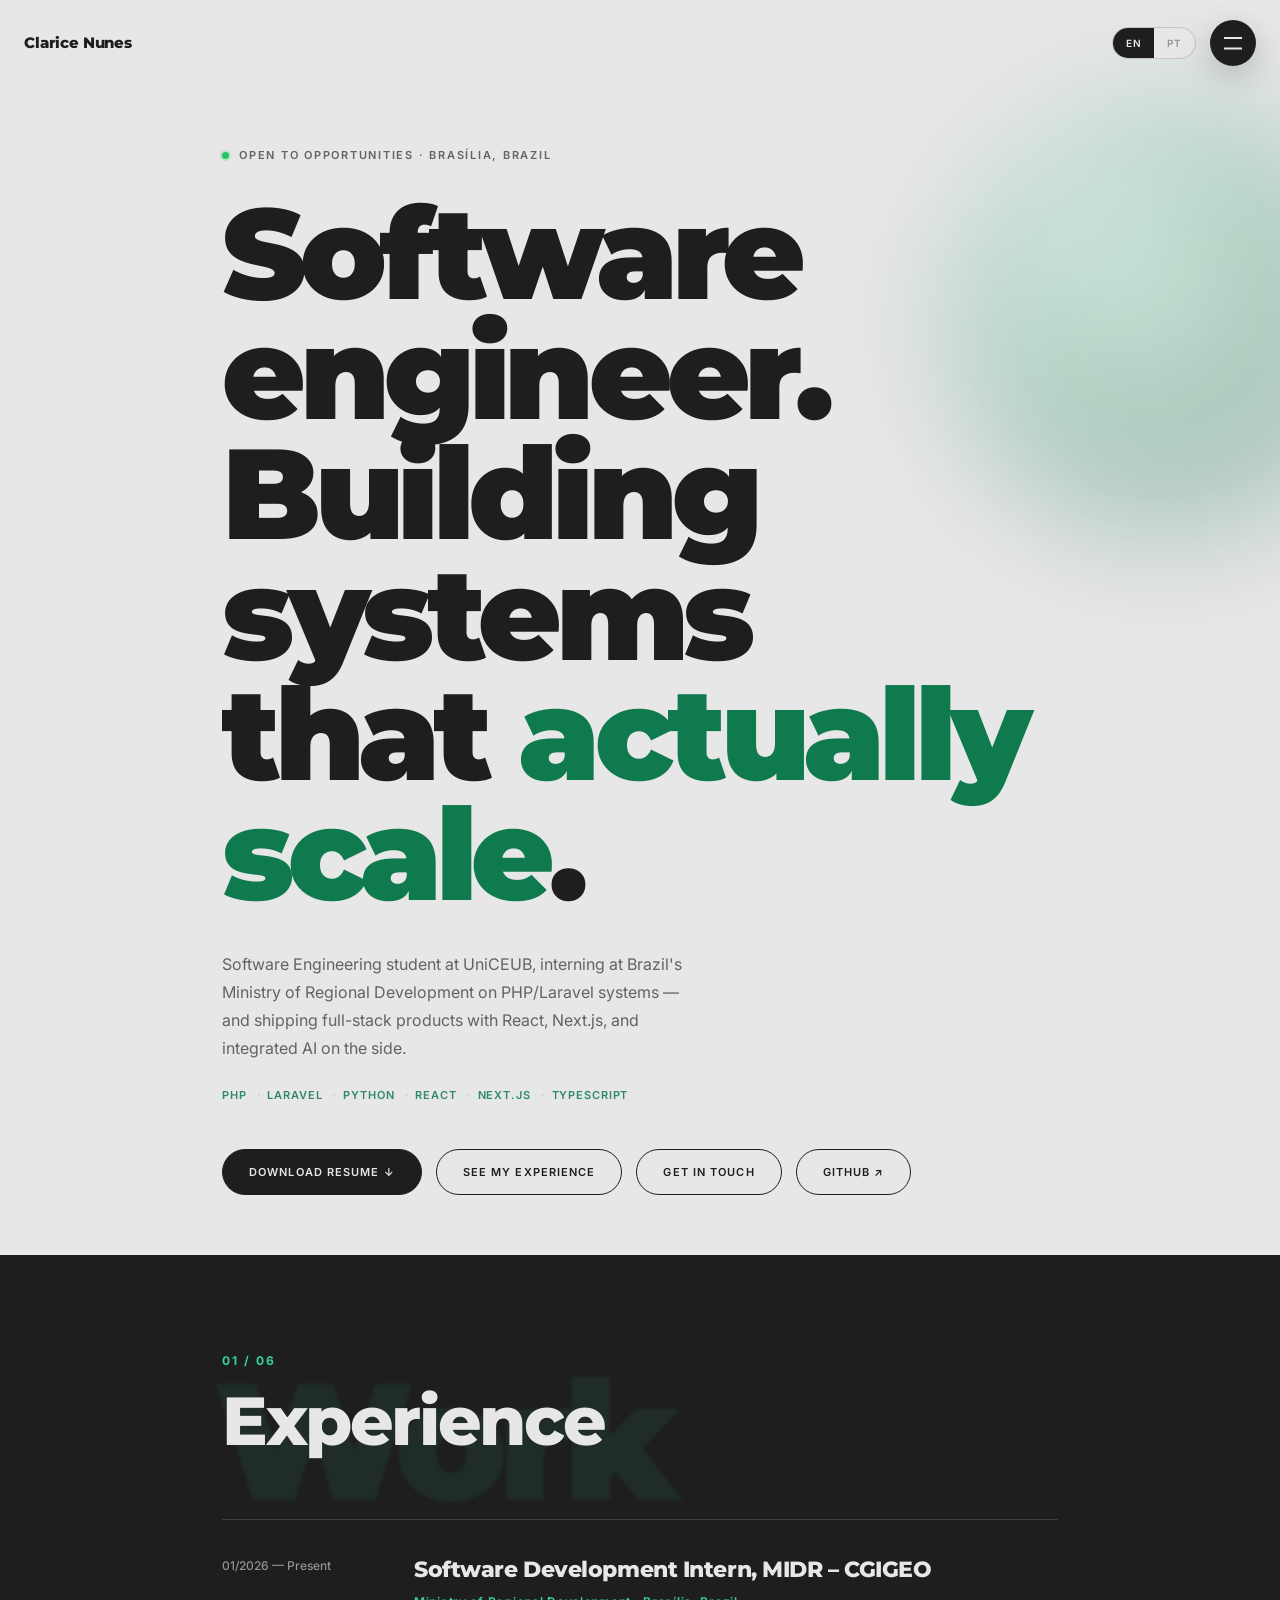
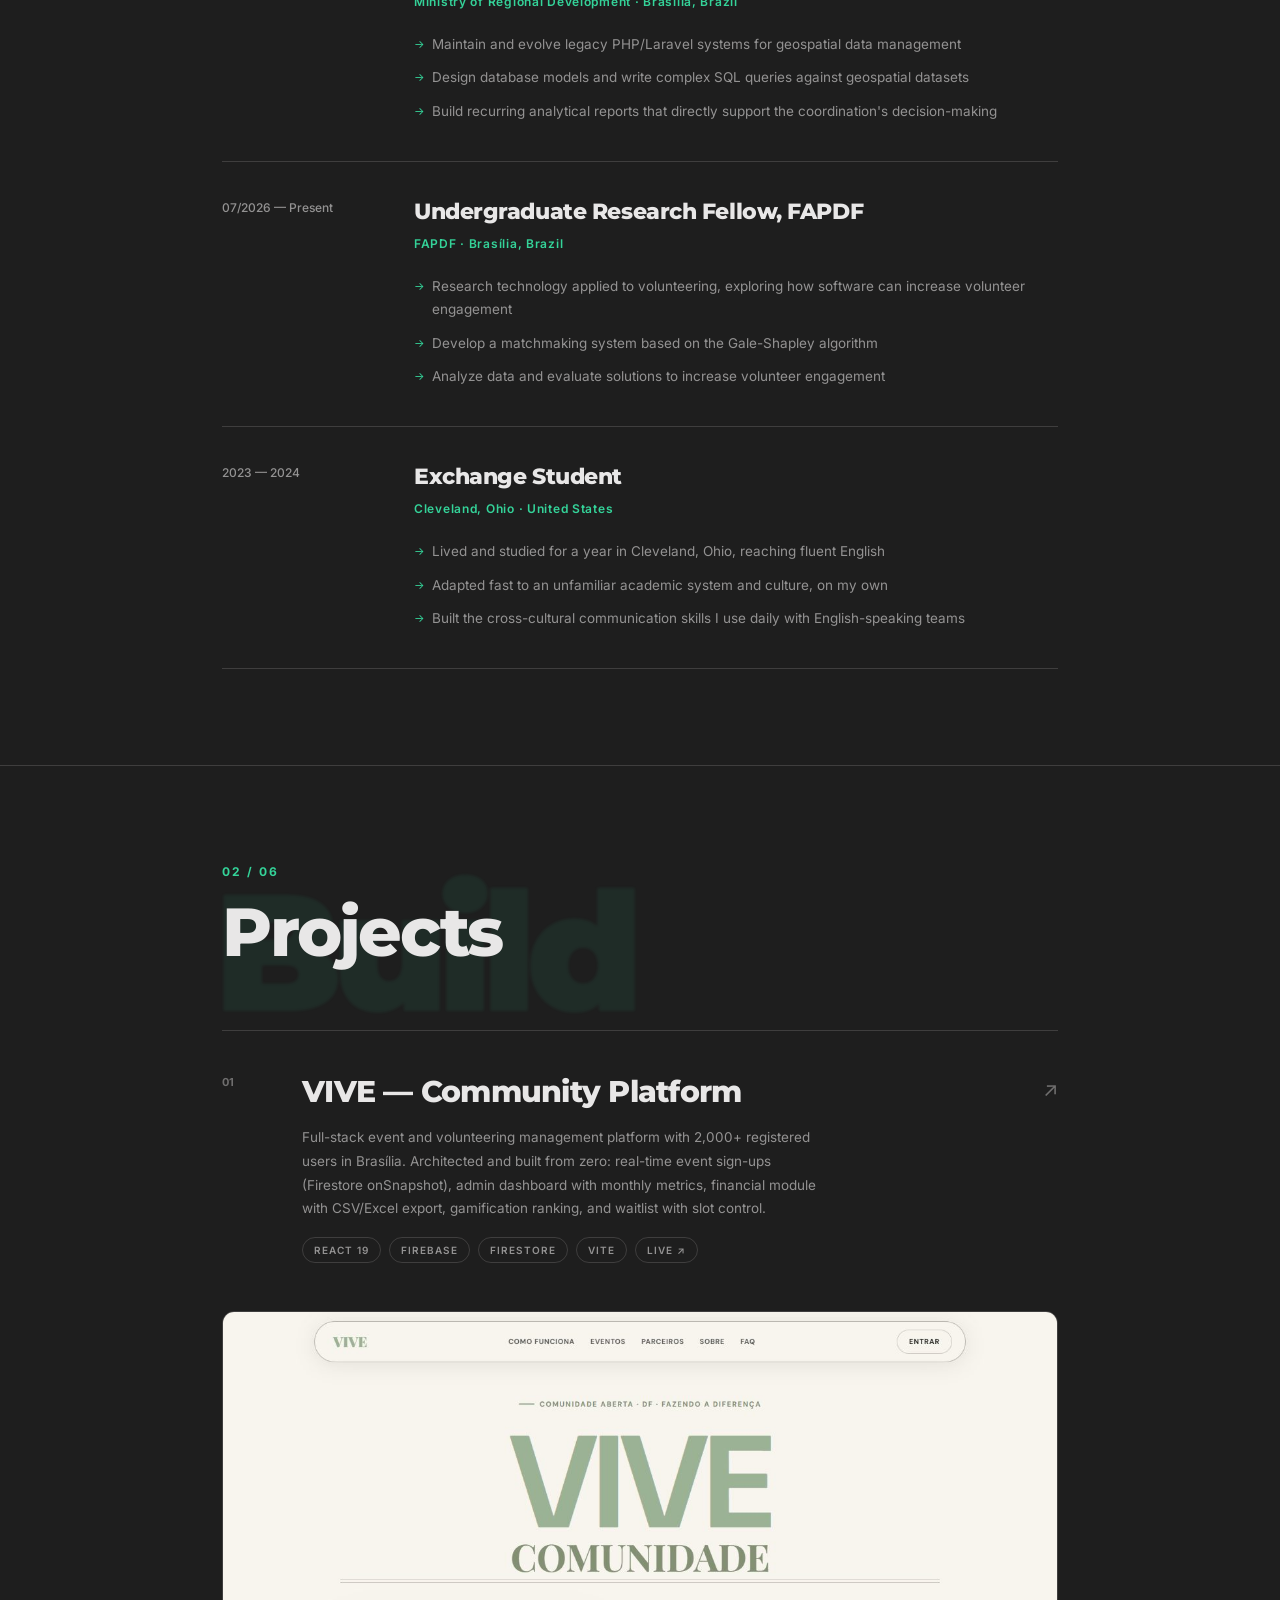
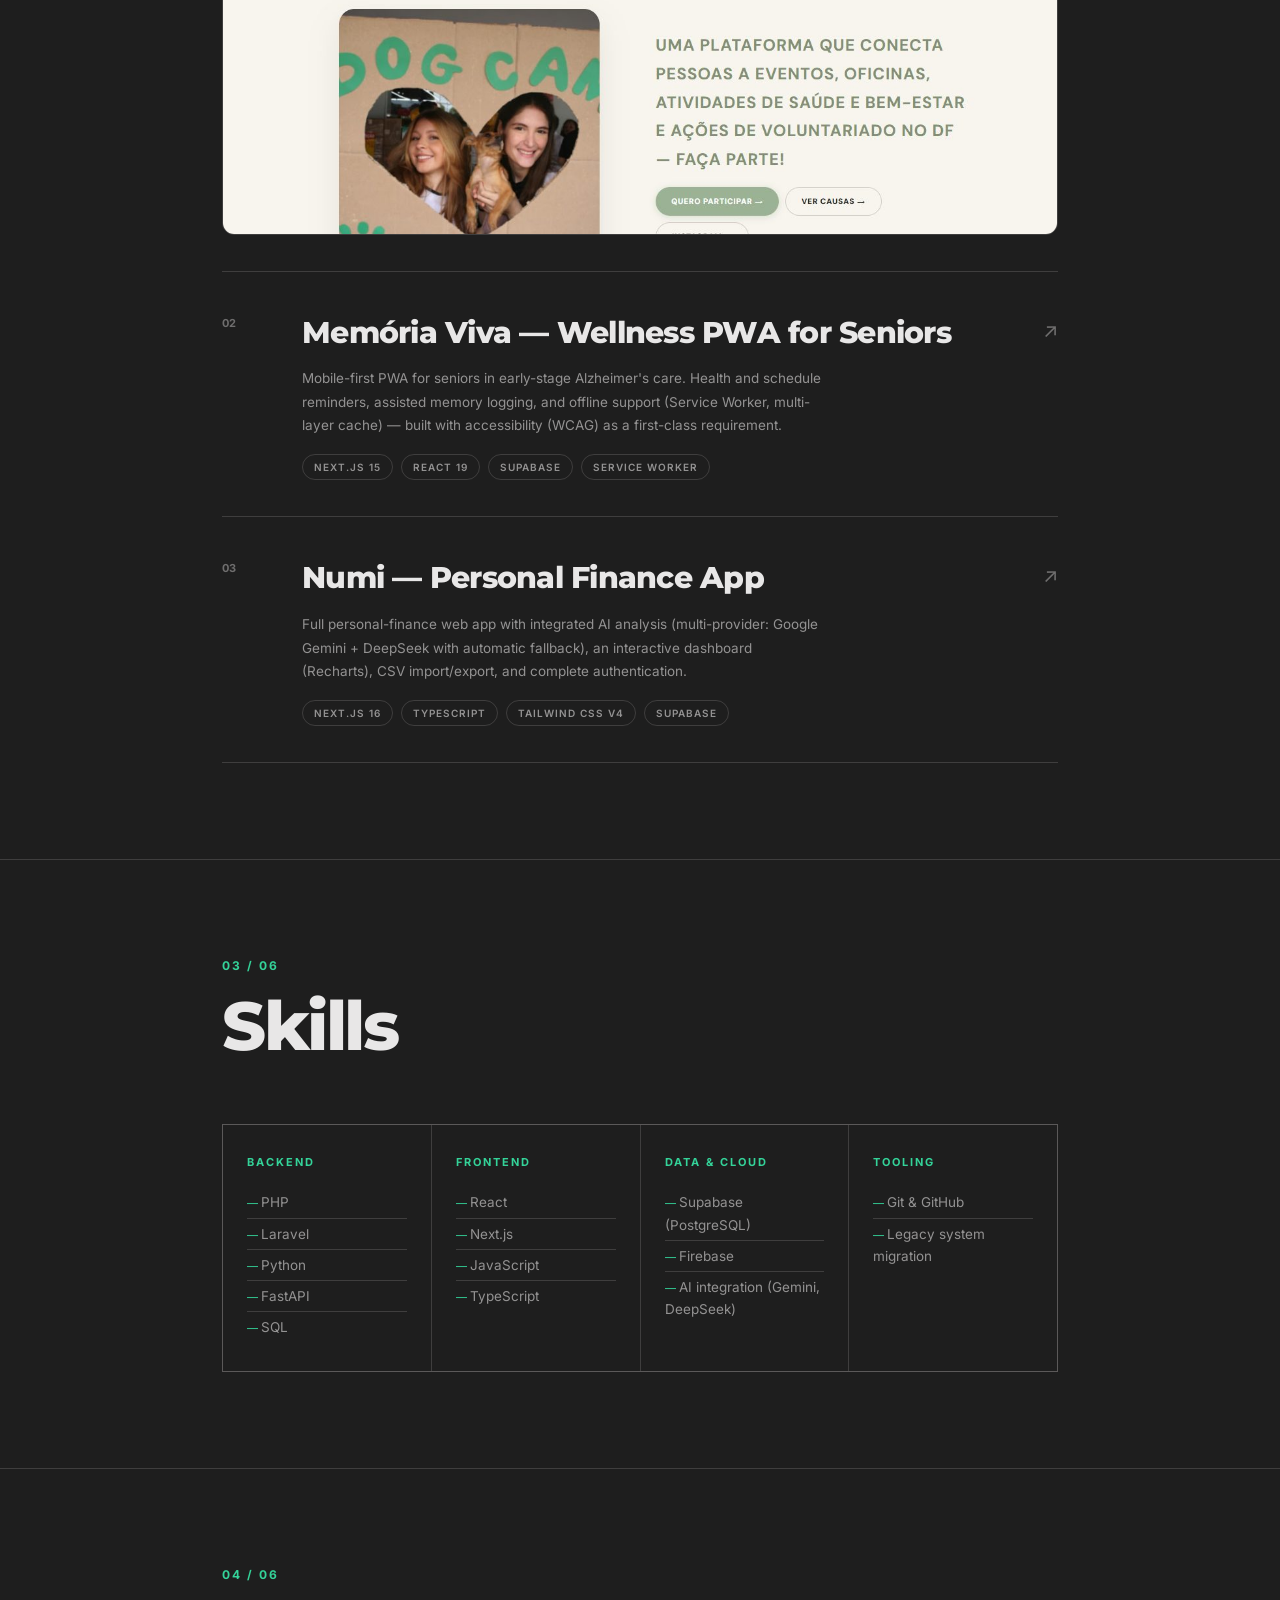
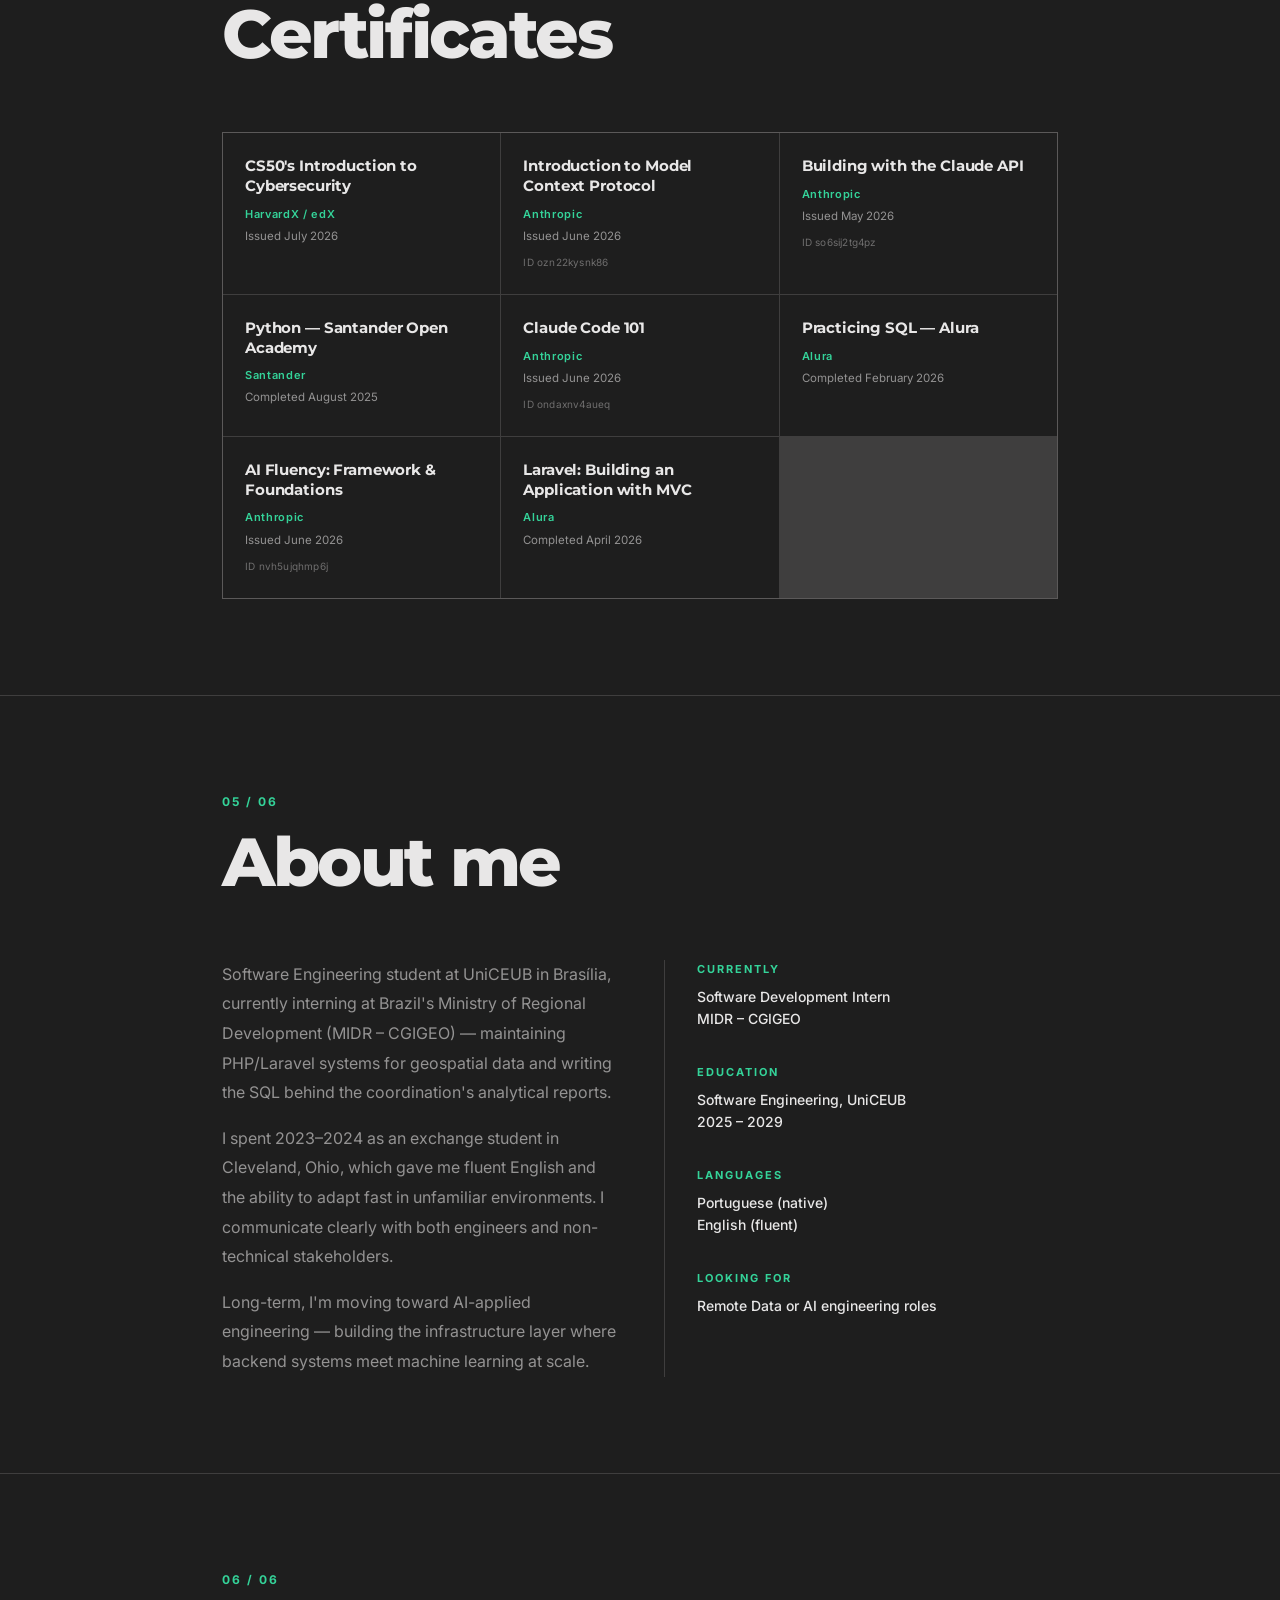
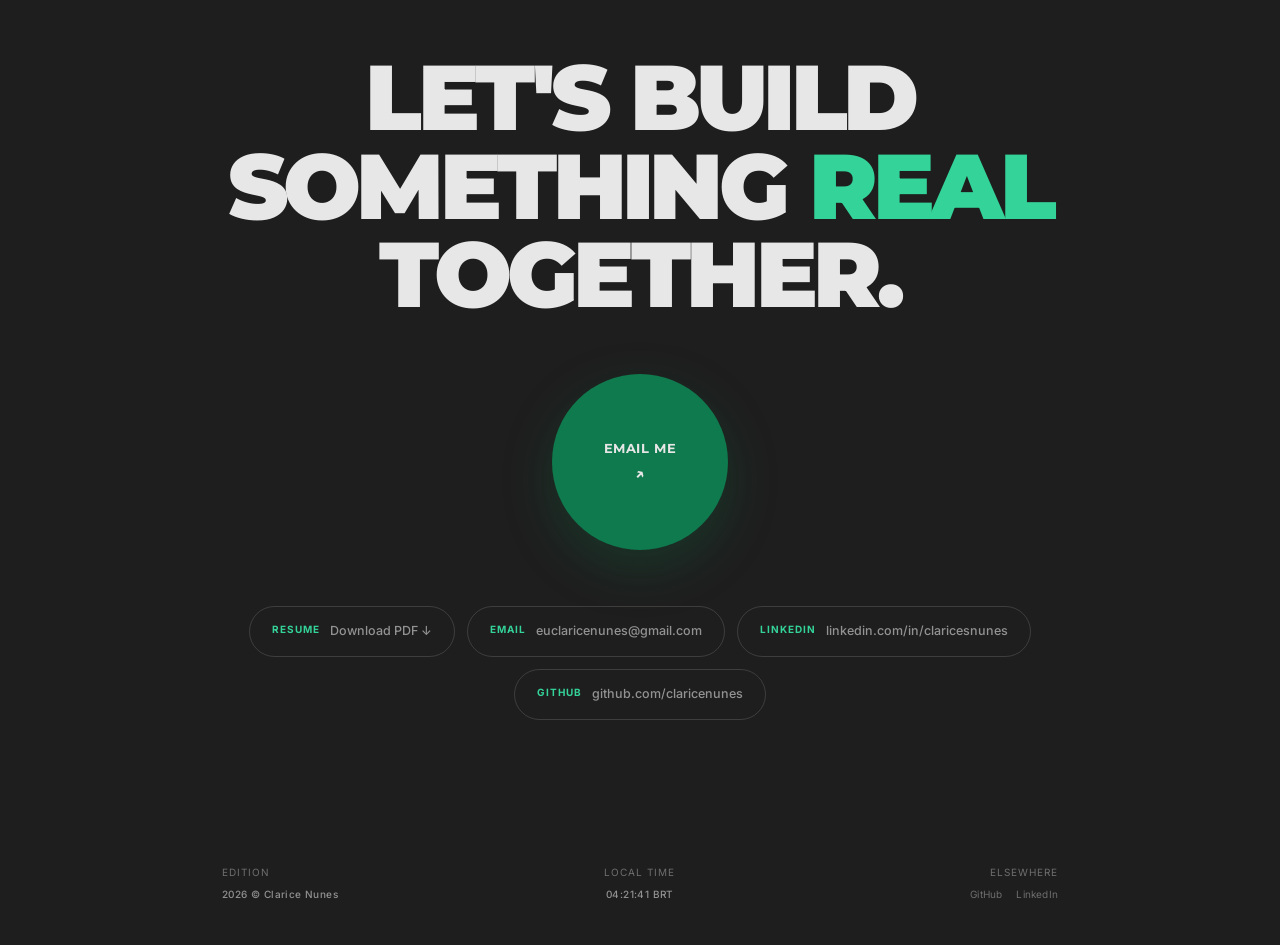
==== commit d1904228: "adicionando fotos do site" ====
--- a/index.html
+++ b/index.html
@@ -28,6 +28,39 @@
   <link rel="preconnect" href="https://fonts.googleapis.com" />
   <link rel="preconnect" href="https://fonts.gstatic.com" crossorigin />
   <link href="https://fonts.googleapis.com/css2?family=Inter:wght@400;500;600;700&family=Montserrat:wght@700;800;900&display=swap" rel="stylesheet" />
+
+  <!-- Structured data for search engines -->
+  <script type="application/ld+json">
+  {
+    "@context": "https://schema.org",
+    "@type": "Person",
+    "name": "Clarice Nunes de Oliveira",
+    "alternateName": "Clarice Nunes",
+    "jobTitle": "Software Engineering Student",
+    "description": "Software Engineering student at UniCEUB. PHP, Laravel, Python, React, Next.js, and AI-integrated products.",
+    "url": "https://claricenunes.github.io",
+    "email": "mailto:euclaricenunes@gmail.com",
+    "sameAs": [
+      "https://github.com/claricenunes",
+      "https://linkedin.com/in/claricesnunes"
+    ],
+    "address": {
+      "@type": "PostalAddress",
+      "addressLocality": "Brasília",
+      "addressRegion": "DF",
+      "addressCountry": "BR"
+    },
+    "alumniOf": {
+      "@type": "CollegeOrUniversity",
+      "name": "UniCEUB"
+    },
+    "worksFor": {
+      "@type": "Organization",
+      "name": "Ministério do Desenvolvimento Regional"
+    },
+    "knowsAbout": ["PHP", "Laravel", "Python", "SQL", "React", "Next.js", "TypeScript", "FastAPI", "Firebase", "Supabase"]
+  }
+  </script>
 
   <style>
     *, *::before, *::after { box-sizing: border-box; margin: 0; padding: 0; }
@@ -321,6 +354,8 @@
     .project-tags { display: flex; gap: 8px; flex-wrap: wrap; }
     .tag { font-size: 10px; font-weight: 600; letter-spacing: 0.1em; text-transform: uppercase; padding: 4px 11px; border-radius: 999px; border: 1px solid var(--hairline-d); color: var(--muted-d); }
     .project-arrow { font-size: 20px; color: var(--faint-d); transition: transform .25s var(--ease), color .25s; padding-top: 6px; }
+    .project-image { grid-column: 1 / -1; margin-top: 24px; border-radius: 12px; overflow: hidden; border: 1px solid var(--hairline-d); }
+    .project-image img { display: block; width: 100%; height: auto; }
 
     /* ── Skills ── */
     .skills-grid { display: grid; grid-template-columns: repeat(auto-fill, minmax(200px, 1fr)); gap: 1px; background: var(--hairline-d); border: 1px solid var(--hairline-d); }
@@ -491,7 +526,9 @@
         <span class="hero-stack-item">TypeScript</span>
       </div>
       <div class="hero-cta reveal">
-        <a href="#experience" class="btn btn-accent nav-jump" data-target="experience"
+        <a href="assets/Clarice-Nunes-Resume.pdf" download class="btn btn-accent"
+           data-en="Download resume ↓" data-pt="Baixar currículo ↓"><span class="fill"></span>Download resume ↓</a>
+        <a href="#experience" class="btn nav-jump" data-target="experience"
            data-en="See my experience" data-pt="Ver experiência"><span class="fill"></span>See my experience</a>
         <a href="#contact" class="btn nav-jump" data-target="contact"
            data-en="Get in touch" data-pt="Entre em contato"><span class="fill"></span>Get in touch</a>
@@ -632,6 +669,9 @@
               </div>
             </div>
             <span class="project-arrow">↗</span>
+            <div class="project-image">
+              <img src="assets/project-vive.jpg" alt="VIVE — Community Platform screenshot" loading="lazy" width="1280" height="800">
+            </div>
           </a>
 
           <a href="https://github.com/claricenunes/MemoriaVIVA" target="_blank" class="project-item reveal">
@@ -863,6 +903,10 @@
         </a>
 
         <div class="contact-links reveal">
+          <a href="assets/Clarice-Nunes-Resume.pdf" download class="contact-link">
+            <span class="contact-link-label" data-en="Resume" data-pt="Currículo">Resume</span>
+            <span data-en="Download PDF ↓" data-pt="Baixar PDF ↓">Download PDF ↓</span>
+          </a>
           <a href="mailto:euclaricenunes@gmail.com" class="contact-link">
             <span class="contact-link-label">Email</span>
             euclaricenunes@gmail.com
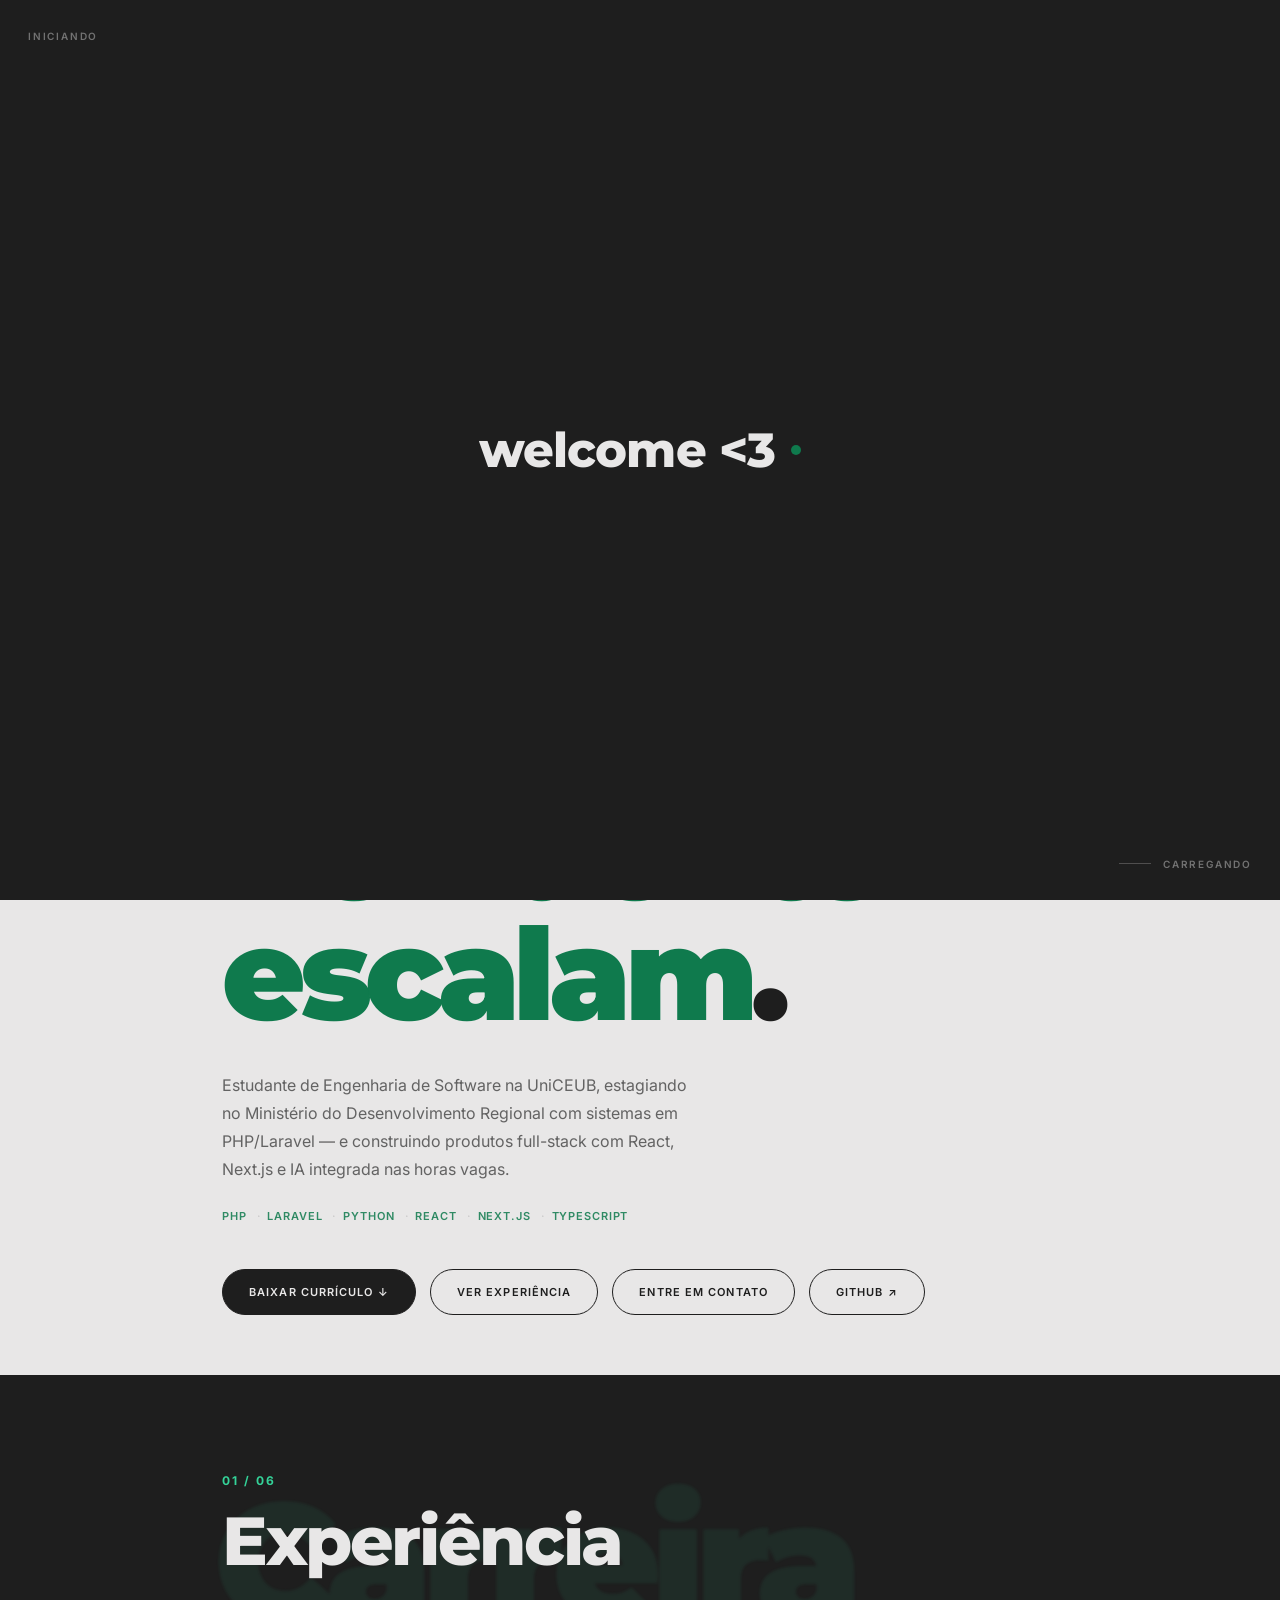
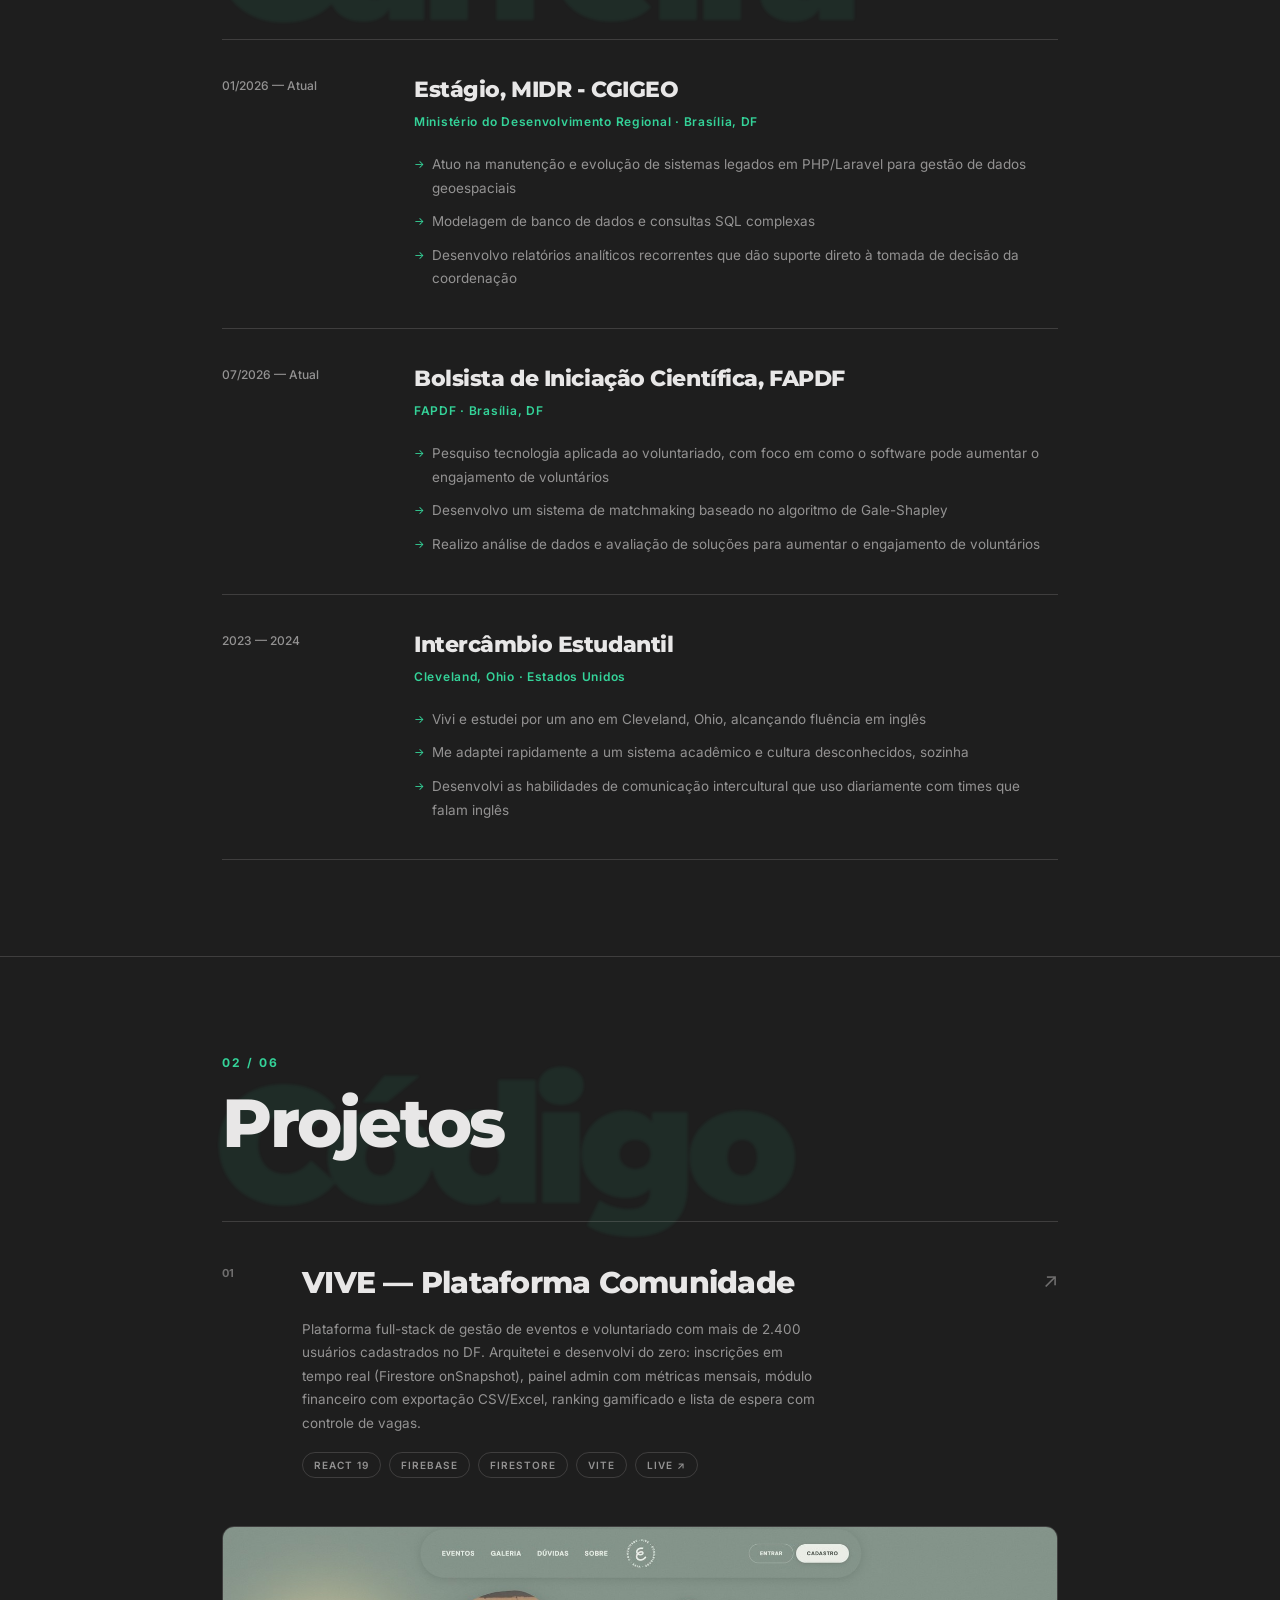
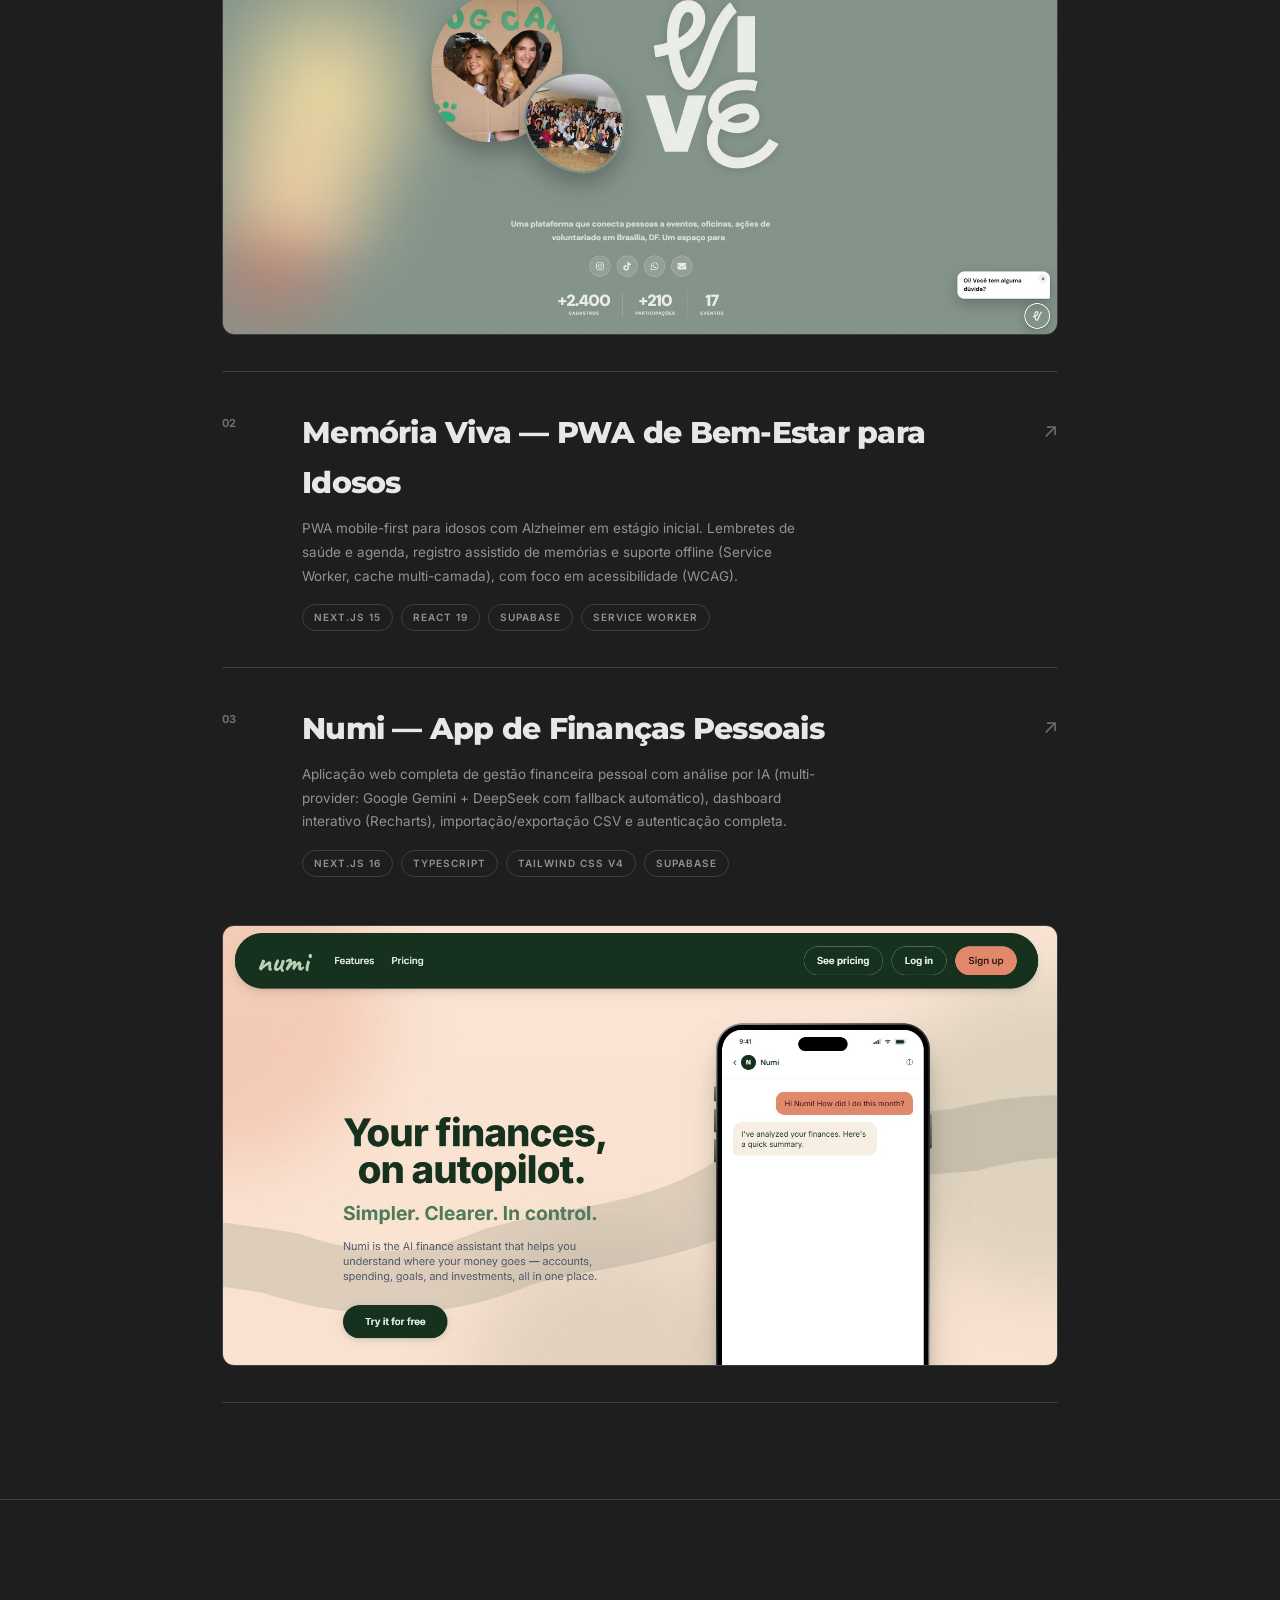
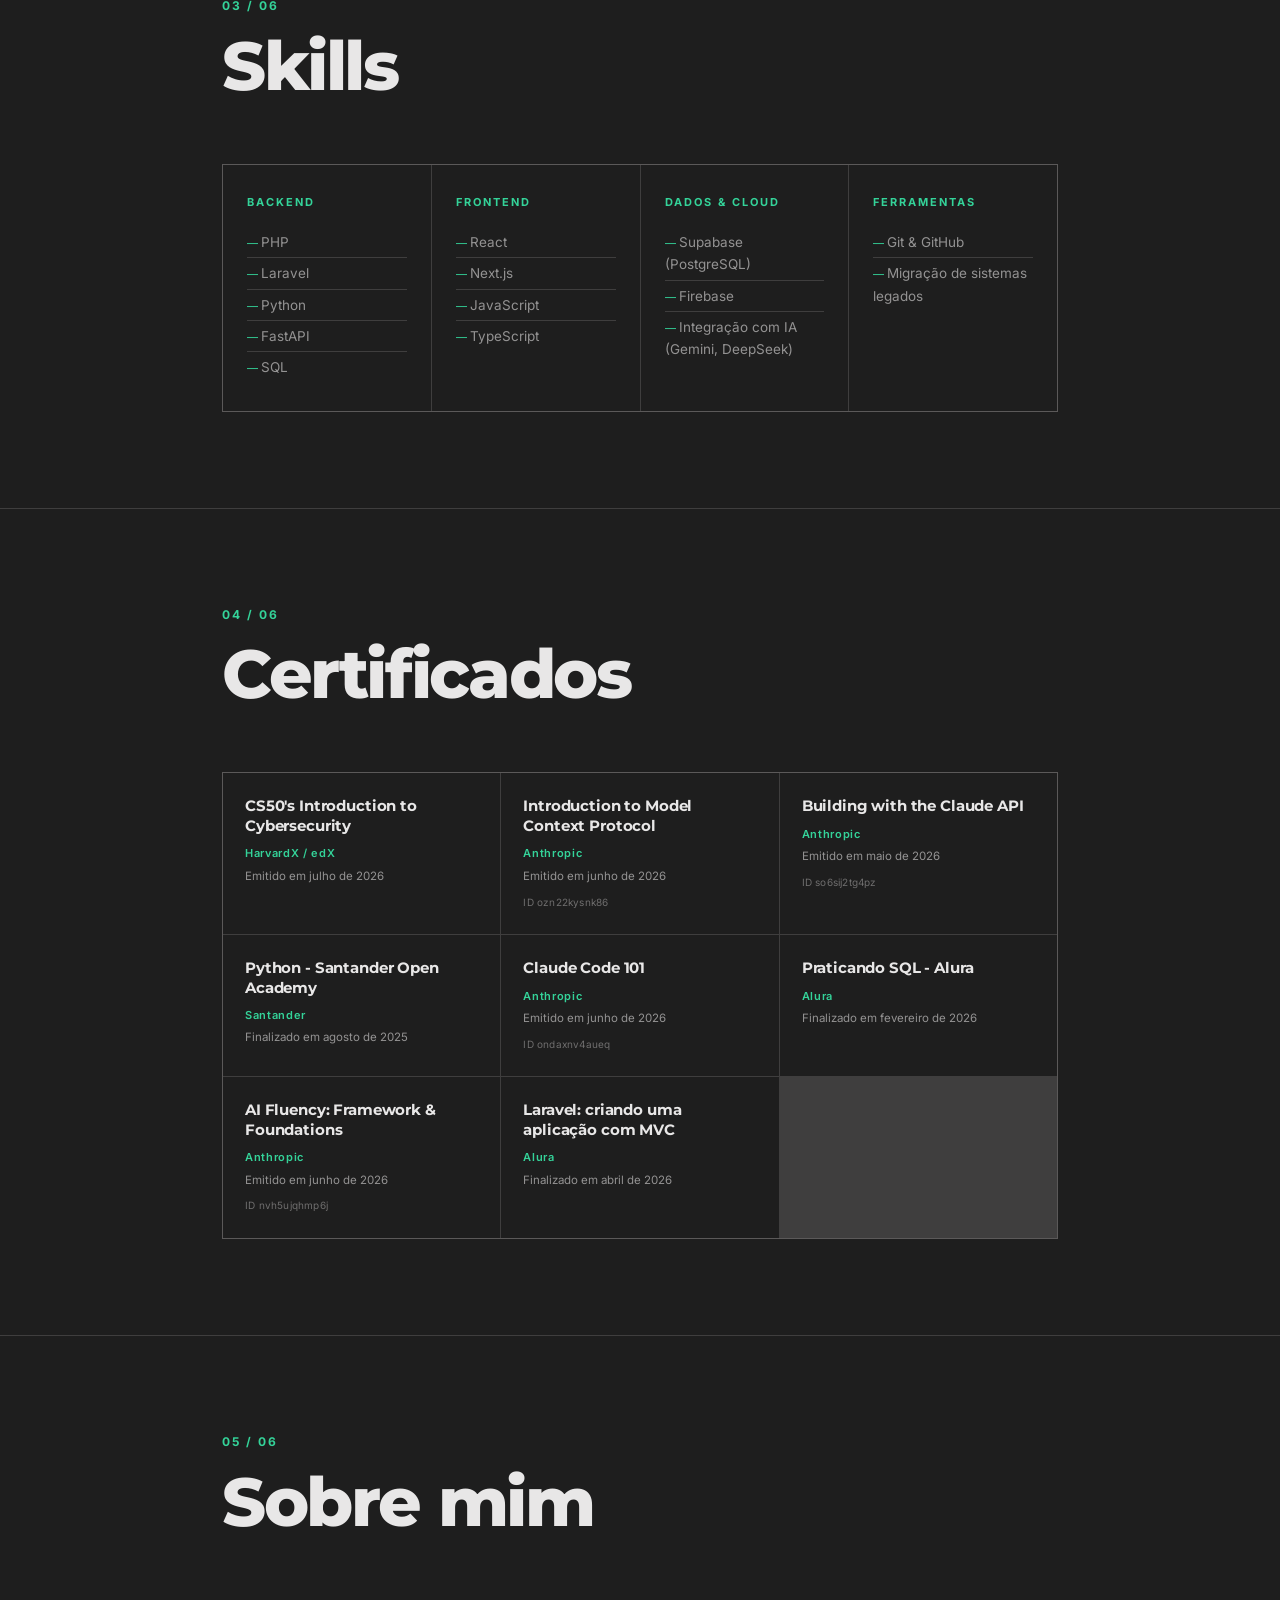
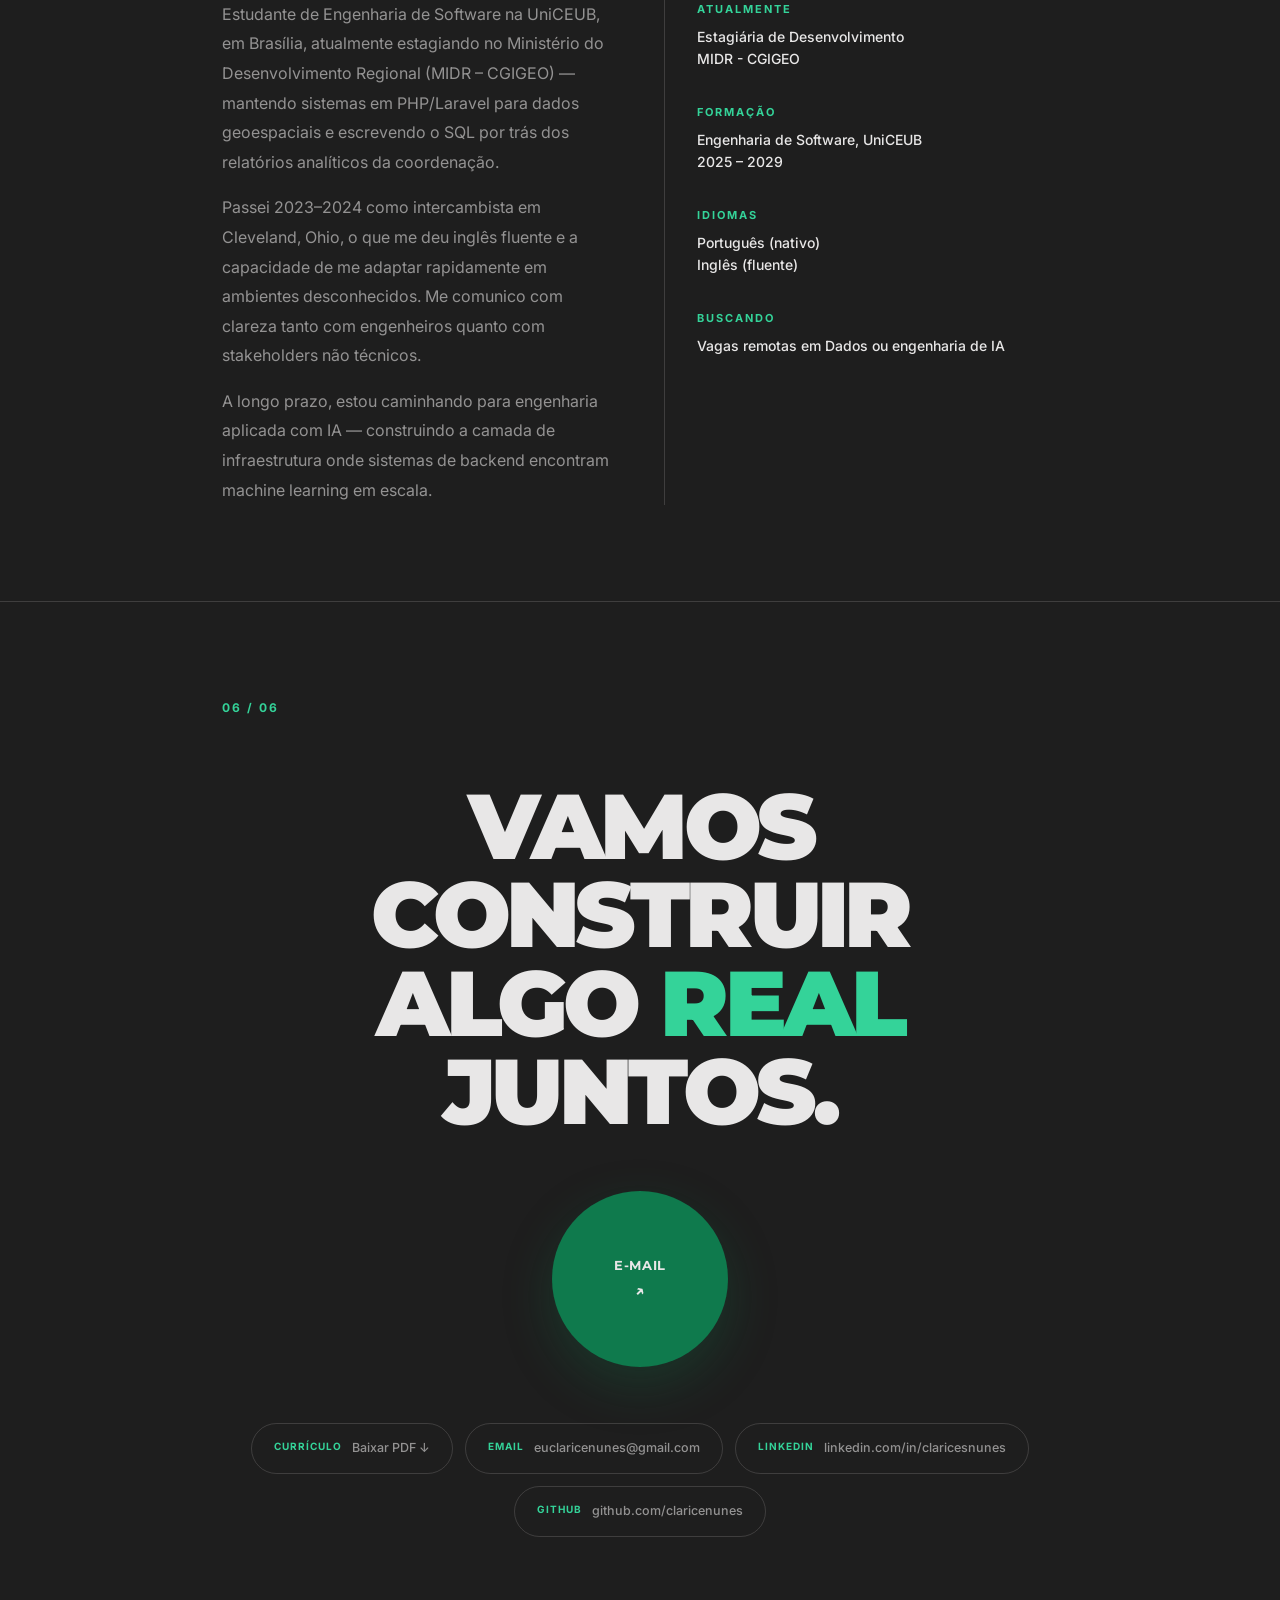
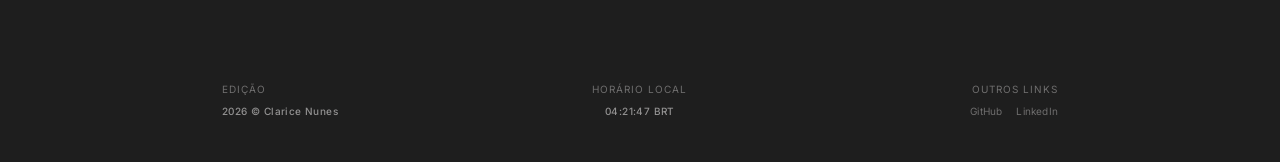
==== commit 083d609e: "add iniciação cientifica" ====
--- a/index.html
+++ b/index.html
@@ -1,5 +1,5 @@
 <!DOCTYPE html>
-<html lang="en">
+<html lang="pt">
 <head>
   <meta charset="UTF-8" />
   <meta name="viewport" content="width=device-width, initial-scale=1.0" />
@@ -130,31 +130,56 @@
       background: var(--accent); transition: width .1s linear;
     }
 
-    /* ── Intro overlay ── */
+    /* ── Intro overlay: cinematic multilingual entrance ── */
     #intro {
-      position: fixed; inset: 0; z-index: 10000; background: var(--ink);
-      display: flex; align-items: center; justify-content: center;
-      transition: transform .8s var(--ease), filter .8s var(--ease);
-    }
-    #intro.done { transform: translate3d(0,-101%,0); filter: blur(1px); pointer-events: none; }
-    .intro-mark { display: flex; flex-direction: column; align-items: center; gap: 18px; }
+      position: fixed; inset: 0; z-index: 10000; background: var(--ink); color: var(--bg);
+      display: flex; align-items: center; justify-content: center; cursor: pointer;
+      transition: transform .98s var(--ease), filter .98s var(--ease);
+    }
+    #intro.leaving { transform: translate3d(0,-101%,0); filter: blur(6px); pointer-events: none; }
+
+    .intro-corner {
+      position: absolute; font-family: var(--sans); font-size: 10px; font-weight: 600;
+      letter-spacing: .18em; text-transform: uppercase; color: rgba(232,231,231,.42);
+    }
+    .intro-corner.top-left { top: 28px; left: 28px; }
+    .intro-corner.bottom-right { display: flex; align-items: center; gap: 12px; bottom: 28px; right: 28px; }
+
+    .intro-hint-bar { width: 32px; height: 1px; background: rgba(232,231,231,.24); position: relative; overflow: hidden; }
+    .intro-hint-bar::after {
+      content: ''; position: absolute; inset: 0; background: var(--accent); transform: translateX(-100%);
+    }
+    #intro.loading .intro-hint-bar::after { animation: introBar 1.1s ease-in-out infinite; }
+    @keyframes introBar { to { transform: translateX(100%); } }
+
+    .intro-center { display: flex; align-items: center; gap: 16px; }
+    .intro-word-roll { display: inline-block; overflow: hidden; line-height: 1.1; }
+    .intro-word-roll .rt { display: grid; }
+    .intro-word-roll .rt span {
+      grid-area: 1/1; font-family: var(--display); font-weight: 800;
+      font-size: clamp(28px, 5vw, 48px); letter-spacing: -0.02em; text-transform: lowercase;
+      transition: transform .15s var(--ease);
+    }
+    .intro-word-roll .rt .p { transform: translate3d(0,0,0); }
+    .intro-word-roll .rt .s { transform: translate3d(0,100%,0); }
+    .intro-word-roll.turn .rt .p { transform: translate3d(0,-100%,0); }
+    .intro-word-roll.turn .rt .s { transform: translate3d(0,0,0); }
+    .intro-word-roll.jump .rt span { transition: none; }
+
     .intro-dot {
-      width: 10px; height: 10px; border-radius: 50%; background: var(--accent);
+      width: 10px; height: 10px; border-radius: 50%; background: var(--accent); flex-shrink: 0;
       animation: introDotPulse 1.1s ease-in-out infinite;
     }
     @keyframes introDotPulse {
-      0%, 100% { transform: scale(1); box-shadow: 0 0 0 8px rgba(15,122,77,.18); }
-      50%      { transform: scale(1.3); box-shadow: 0 0 0 14px rgba(15,122,77,.05); }
-    }
-    .intro-bar { width: 120px; height: 1px; background: rgba(232,231,231,.16); overflow: hidden; position: relative; }
-    .intro-bar::after {
-      content: ''; position: absolute; inset: 0; background: var(--accent);
-      transform: translateX(-100%); animation: introBar 1.1s ease-in-out infinite;
-    }
-    @keyframes introBar { to { transform: translateX(100%); } }
+      0%, 100% { transform: scale(1); box-shadow: 0 0 0 8px rgba(15,122,77,.18); opacity: 1; }
+      50%      { transform: scale(1.3); box-shadow: 0 0 0 14px rgba(15,122,77,.05); opacity: .85; }
+    }
+    @media (max-width: 640px) {
+      .intro-corner.top-left { top: 20px; left: 20px; }
+      .intro-corner.bottom-right { bottom: 20px; right: 20px; }
+    }
     @media (prefers-reduced-motion: reduce) {
-      #intro { transition: none; }
-      .intro-dot, .intro-bar::after { animation: none; }
+      #intro { display: none; }
     }
 
     /* ── Top bar ── */
@@ -285,6 +310,17 @@
       line-height: 0.94; letter-spacing: -0.05em; margin-bottom: 36px;
     }
     h1 em { font-style: normal; color: var(--accent); }
+    h1 em.typing::after {
+      content: ''; display: inline-block; width: 3px; height: .8em; margin-left: 3px;
+      background: var(--accent); vertical-align: -0.1em;
+      animation: h1Caret .8s steps(1) infinite;
+    }
+    @keyframes h1Caret { 50% { opacity: 0; } }
+    .h1-dot { color: var(--ink); opacity: 0; transition: opacity .15s var(--ease); }
+    .h1-dot.show { opacity: 1; }
+    @media (prefers-reduced-motion: reduce) {
+      h1 em.typing::after { animation: none; }
+    }
 
     .hero-desc { position: relative; z-index: 1; font-size: 16px; color: var(--muted); max-width: 480px; margin-bottom: 24px; line-height: 1.75; }
 
@@ -456,18 +492,28 @@
   <div id="scroll-progress"></div>
 
   <div id="intro" aria-hidden="true">
-    <div class="intro-mark">
-      <div class="intro-dot"></div>
-      <div class="intro-bar"></div>
+    <span class="intro-corner top-left" data-en="Starting" data-pt="Iniciando">Iniciando</span>
+    <div class="intro-center">
+      <span class="intro-word-roll" id="intro-word-roll">
+        <span class="rt">
+          <span class="p" id="intro-word" data-en="enter" data-pt="entrar">entrar</span>
+          <span class="s" id="intro-word-next" aria-hidden="true"></span>
+        </span>
+      </span>
+      <span class="intro-dot"></span>
     </div>
+    <span class="intro-corner bottom-right">
+      <span class="intro-hint-bar"></span>
+      <span id="intro-hint-text" data-en="Click to skip" data-pt="Clique para pular">Clique para pular</span>
+    </span>
   </div>
 
   <div class="topbar">
     <a href="#hero" class="brand">Clarice Nunes</a>
     <div class="topbar-right">
       <div class="lang-toggle">
-        <button class="lang-btn active" onclick="setLang('en')">EN</button>
-        <button class="lang-btn"        onclick="setLang('pt')">PT</button>
+        <button class="lang-btn"        onclick="setLang('en')">EN</button>
+        <button class="lang-btn active" onclick="setLang('pt')">PT</button>
       </div>
       <button class="menu-btn" id="menu-btn" aria-label="Open menu" aria-expanded="false" aria-controls="menu-overlay">
         <span class="menu-btn-icon"><span></span><span></span></span>
@@ -508,9 +554,9 @@
         </span>
       </p>
       <h1 class="reveal"
-          data-en="Software engineer.<br>Building systems<br>that <em>actually scale</em>."
-          data-pt="Engenheira de software.<br>Construindo sistemas<br>que <em>realmente escalam</em>.">
-        Software engineer.<br>Building systems<br>that <em>actually scale</em>.
+          data-en="Software engineer.<br>Building systems<br>that <em>actually scale</em><span class='h1-dot'>.</span>"
+          data-pt="Engenheira de software.<br>Construindo sistemas<br>que <em>realmente escalam</em><span class='h1-dot'>.</span>">
+        Software engineer.<br>Building systems<br>that <em>actually scale</em><span class="h1-dot">.</span>
       </h1>
       <p class="hero-desc reveal"
          data-en="Software Engineering student at UniCEUB, interning at Brazil's Ministry of Regional Development on PHP/Laravel systems — and shipping full-stack products with React, Next.js, and integrated AI on the side."
@@ -658,9 +704,9 @@
                 VIVE — Community Platform
               </h3>
               <p class="project-desc"
-                 data-en="Full-stack event and volunteering management platform with 2,000+ registered users in Brasília. Architected and built from zero: real-time event sign-ups (Firestore onSnapshot), admin dashboard with monthly metrics, financial module with CSV/Excel export, gamification ranking, and waitlist with slot control."
-                 data-pt="Plataforma full-stack de gestão de eventos e voluntariado com mais de 2.000 usuários cadastrados no DF. Arquitetei e desenvolvi do zero: inscrições em tempo real (Firestore onSnapshot), painel admin com métricas mensais, módulo financeiro com exportação CSV/Excel, ranking gamificado e lista de espera com controle de vagas.">
-                Full-stack event and volunteering management platform with 2,000+ registered users in Brasília. Architected and built from zero: real-time event sign-ups (Firestore onSnapshot), admin dashboard with monthly metrics, financial module with CSV/Excel export, gamification ranking, and waitlist with slot control.
+                 data-en="Full-stack event and volunteering management platform with 2,400+ registered users in Brasília. Architected and built from zero: real-time event sign-ups (Firestore onSnapshot), admin dashboard with monthly metrics, financial module with CSV/Excel export, gamification ranking, and waitlist with slot control."
+                 data-pt="Plataforma full-stack de gestão de eventos e voluntariado com mais de 2.400 usuários cadastrados no DF. Arquitetei e desenvolvi do zero: inscrições em tempo real (Firestore onSnapshot), painel admin com métricas mensais, módulo financeiro com exportação CSV/Excel, ranking gamificado e lista de espera com controle de vagas.">
+                Full-stack event and volunteering management platform with 2,400+ registered users in Brasília. Architected and built from zero: real-time event sign-ups (Firestore onSnapshot), admin dashboard with monthly metrics, financial module with CSV/Excel export, gamification ranking, and waitlist with slot control.
               </p>
               <div class="project-tags">
                 <span class="tag">React 19</span><span class="tag">Firebase</span>
@@ -670,7 +716,7 @@
             </div>
             <span class="project-arrow">↗</span>
             <div class="project-image">
-              <img src="assets/project-vive.jpg" alt="VIVE — Community Platform screenshot" loading="lazy" width="1280" height="800">
+              <img src="assets/project-vive.jpg" alt="VIVE — Community Platform screenshot" loading="lazy" width="1600" height="781">
             </div>
           </a>
 
@@ -714,6 +760,9 @@
               </div>
             </div>
             <span class="project-arrow">↗</span>
+            <div class="project-image">
+              <img src="assets/project-numi.jpg" alt="Numi — Personal Finance App screenshot" loading="lazy" width="1557" height="821">
+            </div>
           </a>
 
         </div>
@@ -946,20 +995,121 @@
   </div>
 
   <script>
-    /* ── Intro overlay ── */
-    document.documentElement.dataset.intro = 'pending';
-    const introEl = document.getElementById('intro');
-    window.addEventListener('load', () => {
-      window.setTimeout(() => {
-        introEl.classList.add('done');
+    const reduceMotionQuery = window.matchMedia('(prefers-reduced-motion: reduce)');
+
+    /* ── Intro overlay: cinematic multilingual entrance ──
+       Plays once per browser session (sessionStorage flag), skipped entirely
+       under prefers-reduced-motion. Auto-starts shortly after load — it no
+       longer gates content behind a required click, since that cost real
+       visitors (e.g. recruiters skimming quickly) who land, see a black
+       screen, and bounce before ever finding the "click to enter" hint.
+       Click/tap/Enter/Space still works at any point to jump straight to
+       the exit for anyone who wants to skip it entirely. A short word-cycle
+       (solid block roll, same mechanic as the menu/link hover text,
+       ~170ms/word) runs, holds on the final word, then the whole overlay
+       exits like a curtain lifting. */
+    (function initIntro() {
+      const introEl = document.getElementById('intro');
+      const introWordRollEl = document.getElementById('intro-word-roll');
+      const introWordEl = document.getElementById('intro-word');
+      const introWordNextEl = document.getElementById('intro-word-next');
+      const introHintEl = document.getElementById('intro-hint-text');
+      const INTRO_WORDS = ['olá', 'hello', 'hola', 'bonjour', 'ciao', 'hallo', '你好', 'hej', 'salut', 'sveiki', '안녕하세요', 'namaste', 'こんにちは', 'привет', 'مرحبًا', 'welcome <3'];
+      const WORD_INTERVAL = 170;
+      const HOLD_LAST = 520;
+      const EXIT_DURATION = 980;
+      const AUTOSTART_DELAY = 350;
+
+      document.documentElement.dataset.intro = 'pending';
+
+      function endIntro() {
         document.documentElement.dataset.intro = 'done';
-      }, 500);
-    });
+        introEl.remove();
+      }
+
+      if (reduceMotionQuery.matches || sessionStorage.getItem('introPlayed') === 'true') {
+        endIntro();
+        return;
+      }
+
+      let cycleTimeout = null;
+      let autostartTimer = null;
+      let started = false;
+      let finished = false;
+
+      function swapWord(text) {
+        introWordNextEl.textContent = text; // stage the incoming word below, out of view
+        introWordRollEl.classList.add('turn'); // both spans slide up together, as one block
+        setTimeout(() => {
+          introWordRollEl.classList.add('jump'); // disable transition for the instant reset
+          introWordEl.textContent = text;
+          introWordNextEl.textContent = '';
+          introWordRollEl.classList.remove('turn');
+          void introWordRollEl.offsetWidth; // force reflow before re-enabling the transition
+          introWordRollEl.classList.remove('jump');
+        }, 150);
+      }
+
+      function playWordCycle() {
+        let i = 0;
+        function next() {
+          if (i >= INTRO_WORDS.length) { finishIntro(); return; }
+          const isLast = i === INTRO_WORDS.length - 1;
+          swapWord(INTRO_WORDS[i]);
+          i++;
+          cycleTimeout = setTimeout(next, isLast ? HOLD_LAST : WORD_INTERVAL);
+        }
+        next();
+      }
+
+      function finishIntro() {
+        if (finished) return;
+        finished = true;
+        clearTimeout(cycleTimeout);
+        clearTimeout(autostartTimer);
+        document.removeEventListener('keydown', onKeydown);
+        introEl.removeEventListener('click', skipIntro);
+        introEl.removeEventListener('touchstart', skipIntro);
+        sessionStorage.setItem('introPlayed', 'true');
+        introEl.classList.add('leaving');
+        document.documentElement.dataset.intro = 'done';
+        let done = false;
+        const cleanup = () => { if (!done) { done = true; introEl.remove(); } };
+        introEl.addEventListener('transitionend', cleanup, { once: true });
+        setTimeout(cleanup, EXIT_DURATION + 200); // fallback if transitionend doesn't fire
+      }
+
+      function startIntro() {
+        if (started) return;
+        started = true;
+        introEl.classList.add('loading');
+        introHintEl.textContent = document.documentElement.lang === 'pt' ? 'Carregando' : 'Loading';
+        playWordCycle();
+      }
+
+      function skipIntro() {
+        // Fires on any interaction, whether the cycle has started yet or not —
+        // one click/tap/keypress always jumps straight to the exit.
+        finishIntro();
+      }
+
+      function onKeydown(e) {
+        if (e.key === 'Enter' || e.key === ' ') {
+          e.preventDefault();
+          skipIntro();
+        }
+      }
+
+      introEl.addEventListener('click', skipIntro);
+      introEl.addEventListener('touchstart', skipIntro, { passive: true });
+      document.addEventListener('keydown', onKeydown);
+
+      autostartTimer = setTimeout(startIntro, AUTOSTART_DELAY);
+    })();
 
     /* ── Scroll progress + hero parallax ── */
     const progressBar = document.getElementById('scroll-progress');
     const orbWrap = document.querySelector('.orb-wrap');
-    const reduceMotionQuery = window.matchMedia('(prefers-reduced-motion: reduce)');
     function onScroll() {
       const doc = document.documentElement;
       const max = doc.scrollHeight - doc.clientHeight;
@@ -1023,12 +1173,45 @@
     const observer = new IntersectionObserver((entries) => {
       entries.forEach((entry, i) => {
         if (entry.isIntersecting) {
-          setTimeout(() => entry.target.classList.add('visible'), i * 60);
+          setTimeout(() => {
+            entry.target.classList.add('visible');
+            if (entry.target.tagName === 'H1') typewriterEm();
+          }, i * 60);
           observer.unobserve(entry.target);
         }
       });
     }, { threshold: 0.1 });
     reveals.forEach(el => observer.observe(el));
+
+    /* ── Hero "em" typewriter: types the highlighted word, then holds; the
+       trailing period (kept outside the <em> so it stays black, not accent)
+       fades in only once typing is done. Re-run after every language swap
+       since setLang() replaces the h1's innerHTML wholesale. ── */
+    function typewriterEm() {
+      const em = document.querySelector('h1 em');
+      const dot = document.querySelector('.h1-dot');
+      if (!em) return;
+      const text = em.textContent;
+      if (dot) dot.classList.remove('show');
+      if (reduceMotionQuery.matches) {
+        em.textContent = text;
+        if (dot) dot.classList.add('show');
+        return;
+      }
+      em.textContent = '';
+      em.classList.add('typing');
+      let i = 0;
+      (function step() {
+        if (i < text.length) {
+          em.textContent += text[i];
+          i++;
+          setTimeout(step, 55);
+        } else {
+          em.classList.remove('typing');
+          if (dot) dot.classList.add('show');
+        }
+      })();
+    }
 
     /* ── Rolling text (whole word slides up revealing a duplicate — keeps natural kerning) ── */
     function wrapRolling(el) {
@@ -1077,7 +1260,14 @@
       });
       document.documentElement.lang = lang;
       rollTargets().forEach(wrapRolling);
-    }
+      typewriterEm();
+    }
+
+    // Default the site to PT-BR (the primary audience); EN is one click away
+    // via the toggle. Runs synchronously on load, while the intro overlay
+    // still fully covers the page, so there's no visible flash of the
+    // English fallback markup baked into the static HTML.
+    setLang('pt');
   </script>
 
 </body>
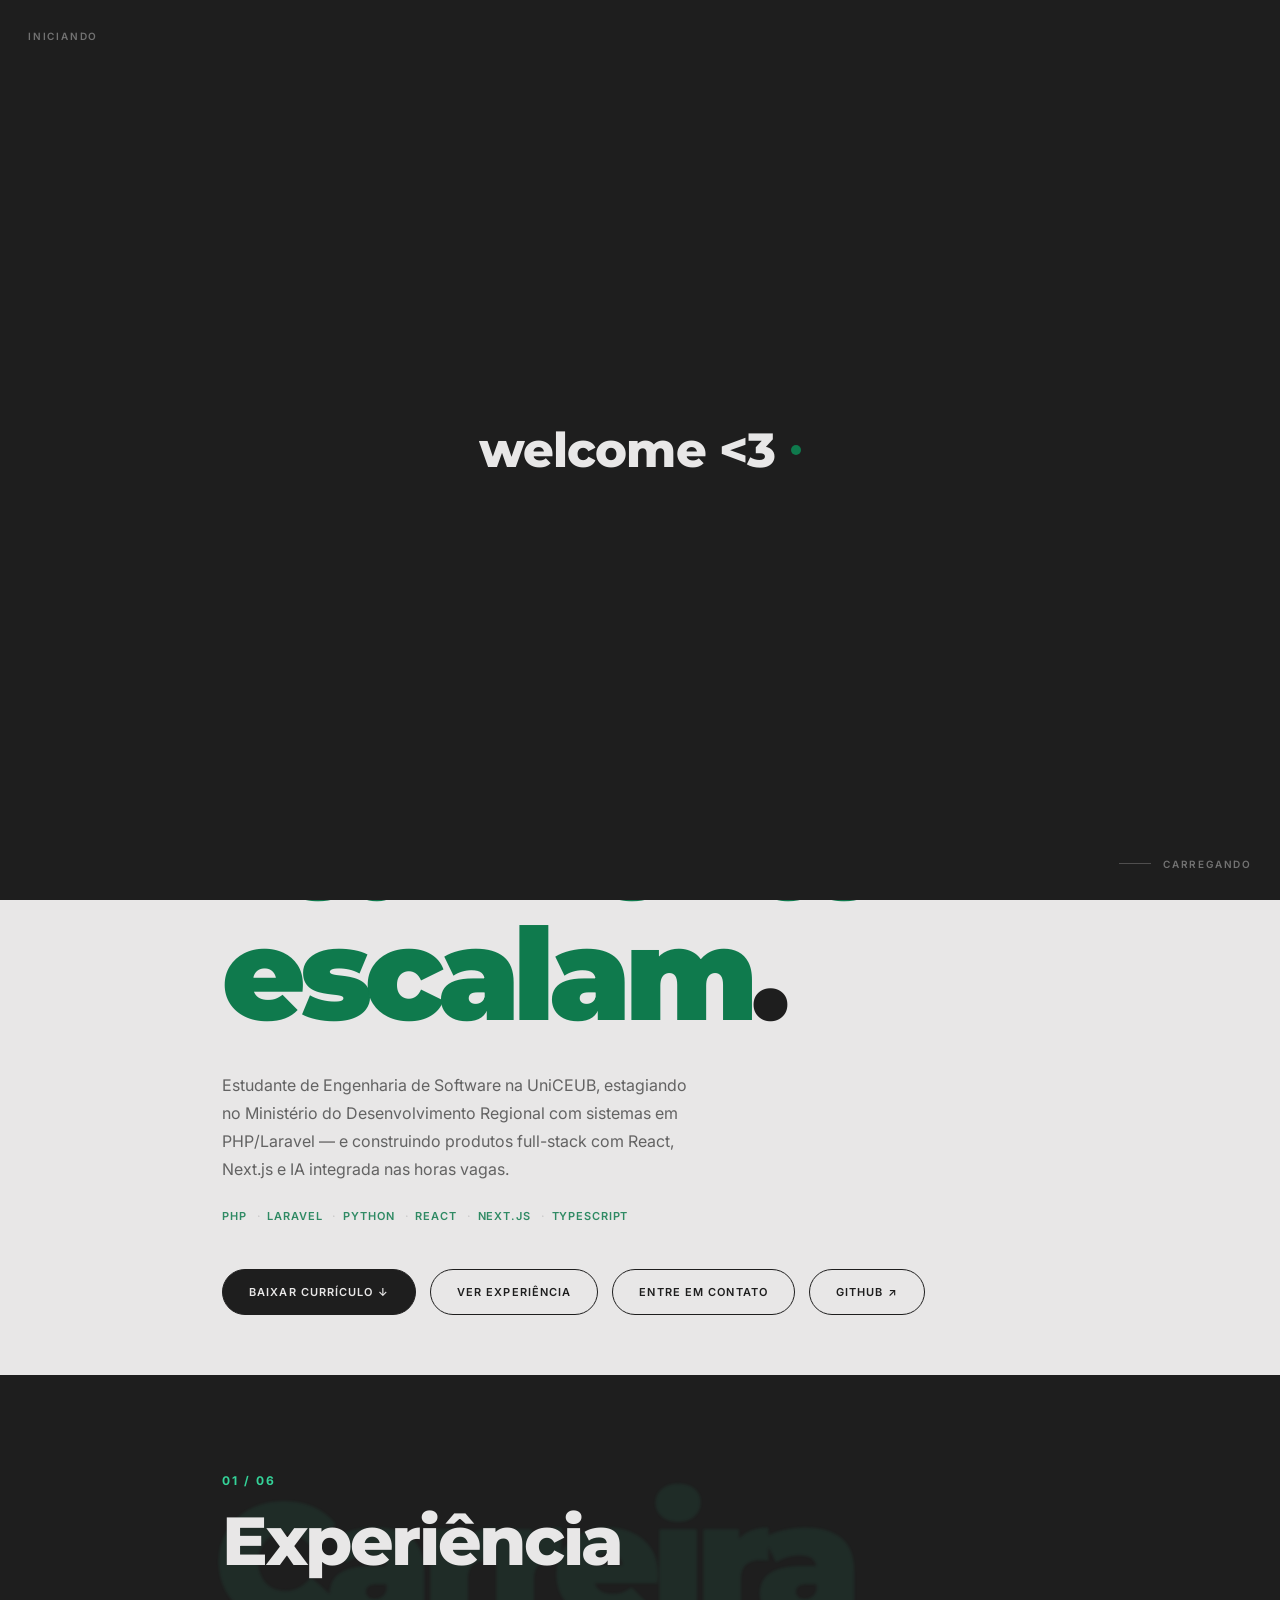
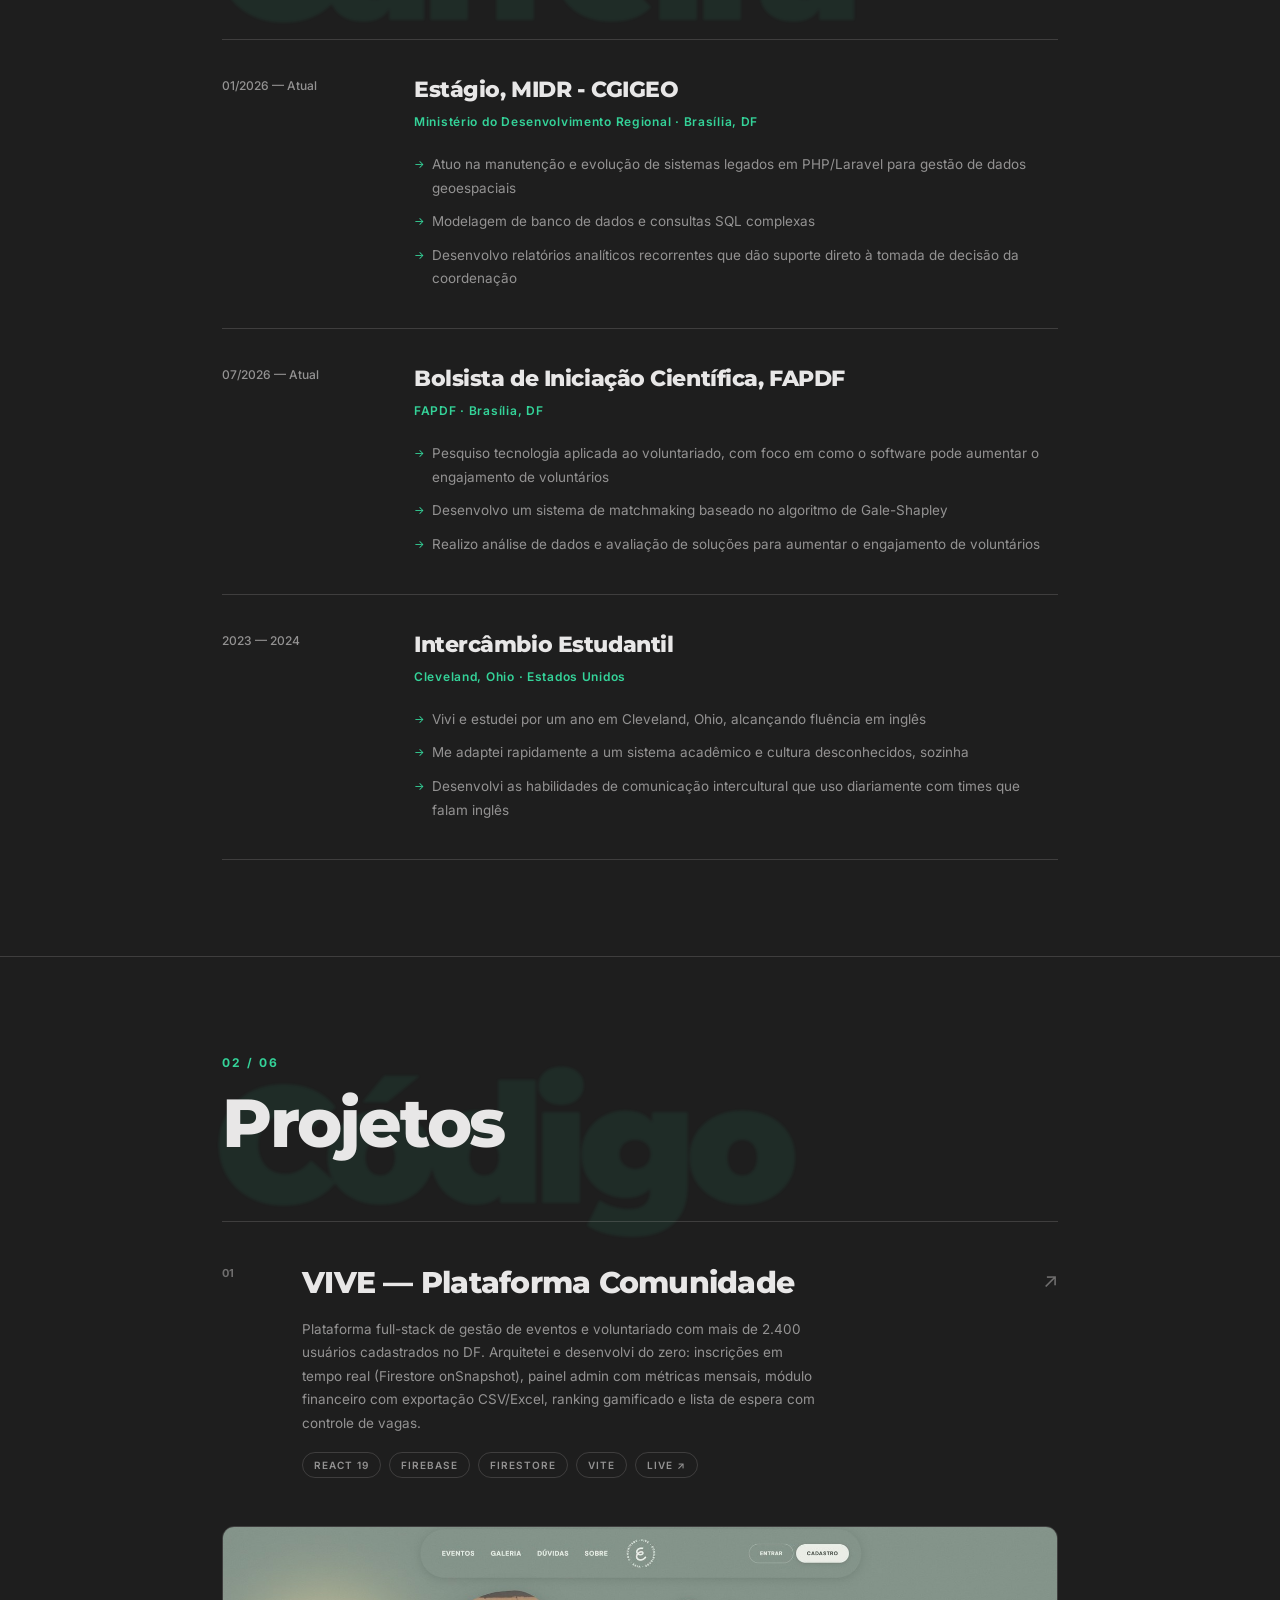
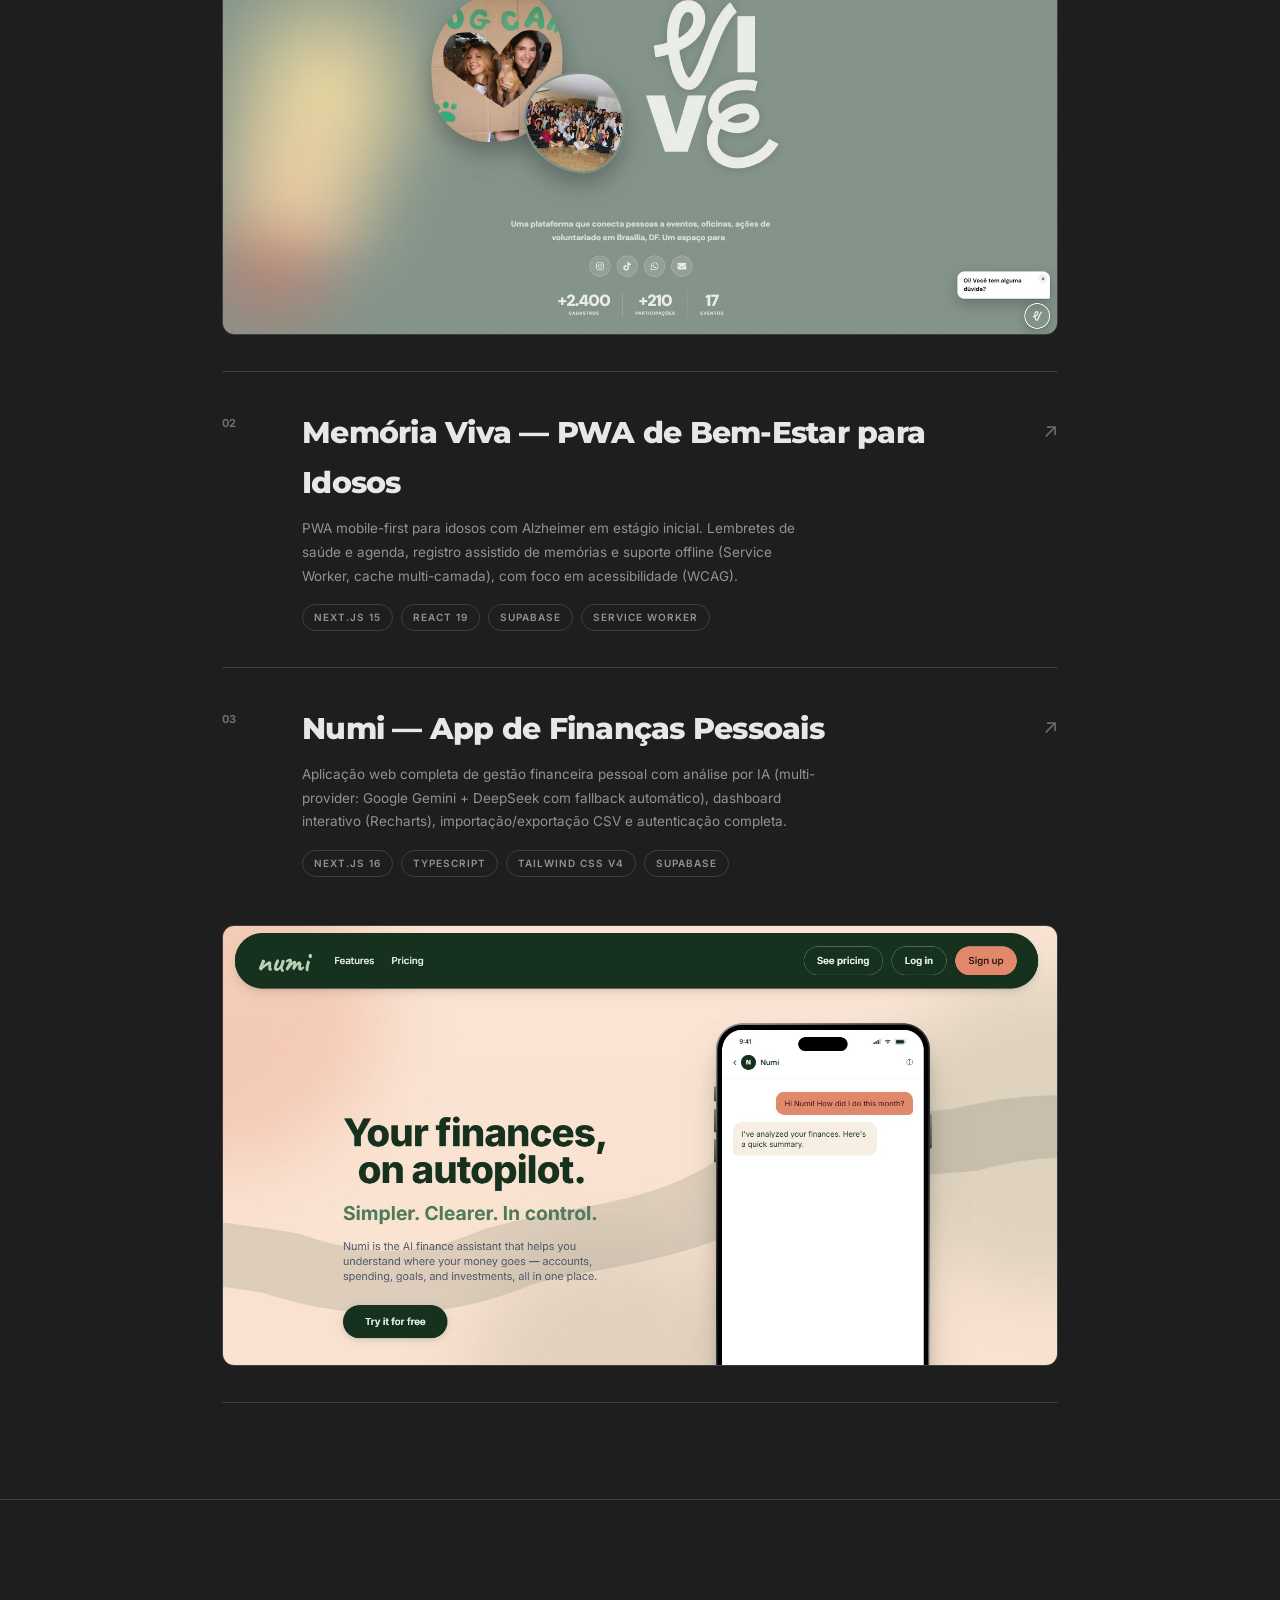
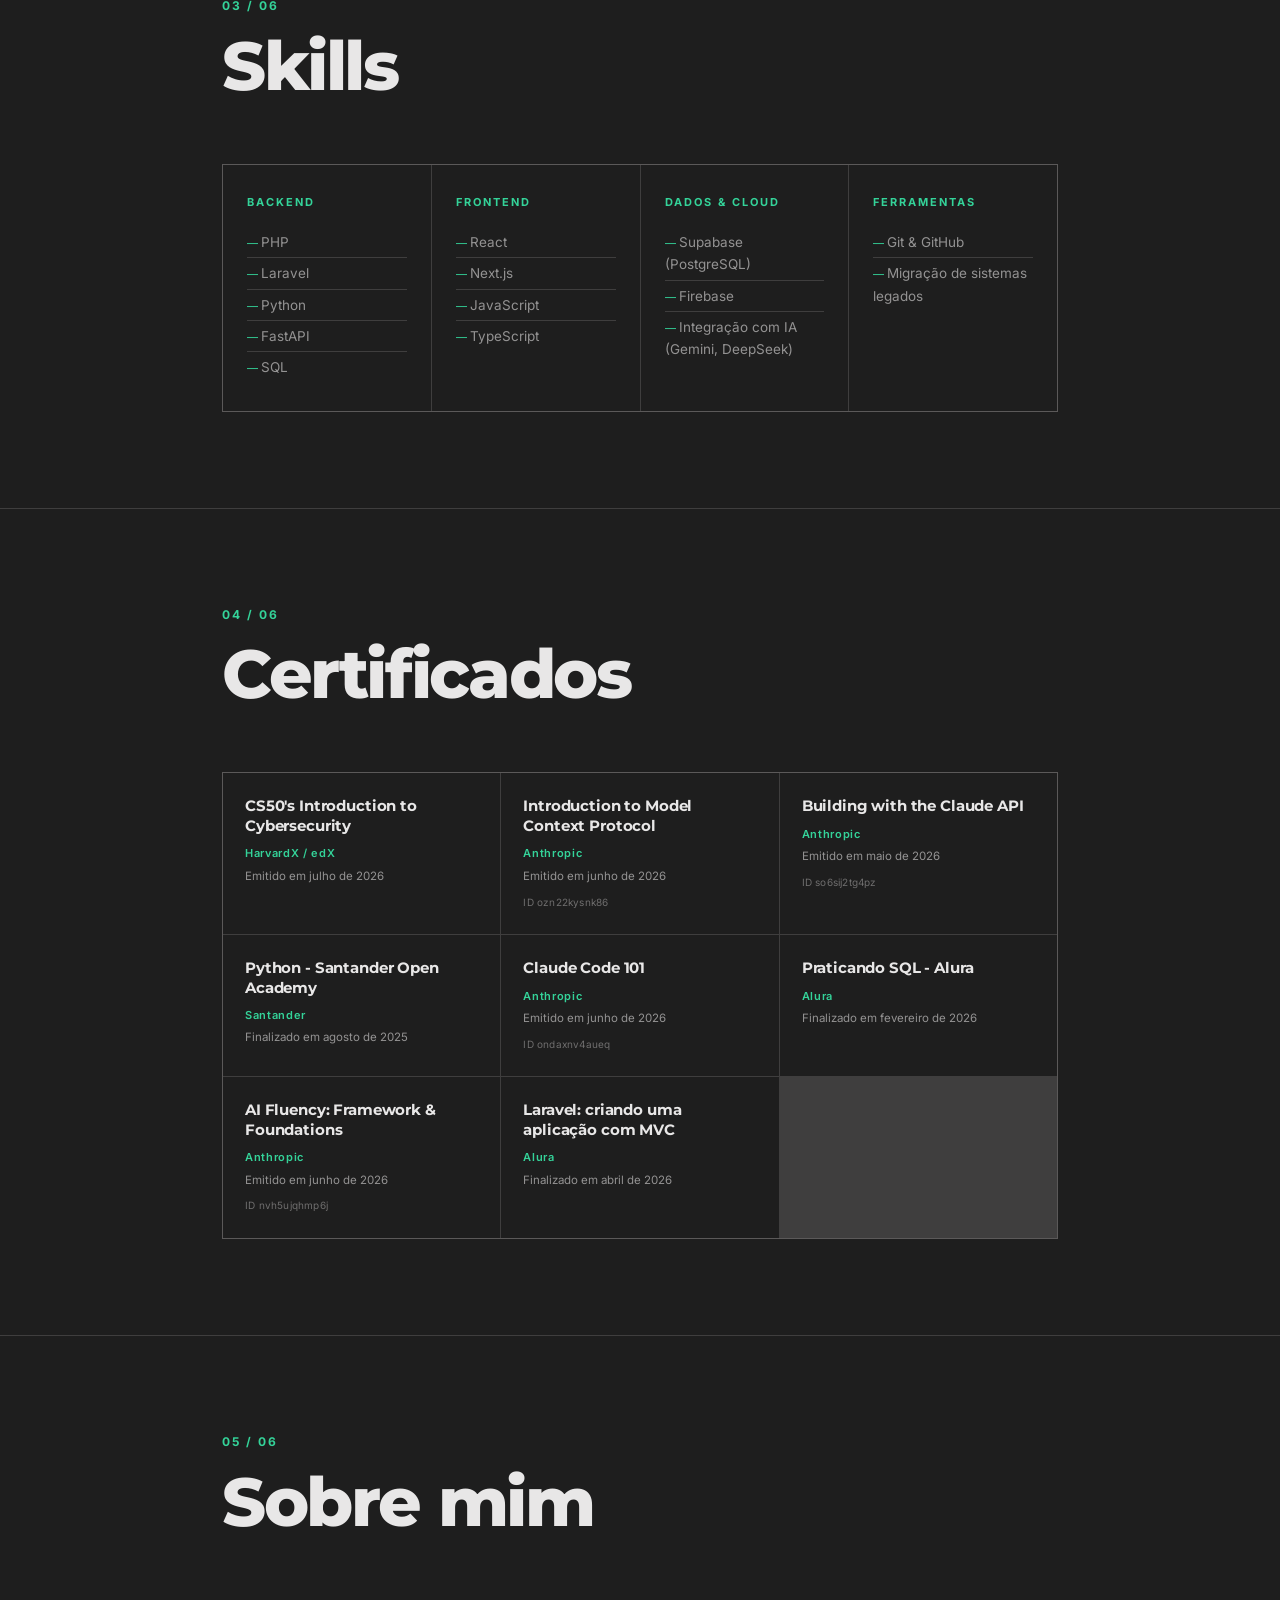
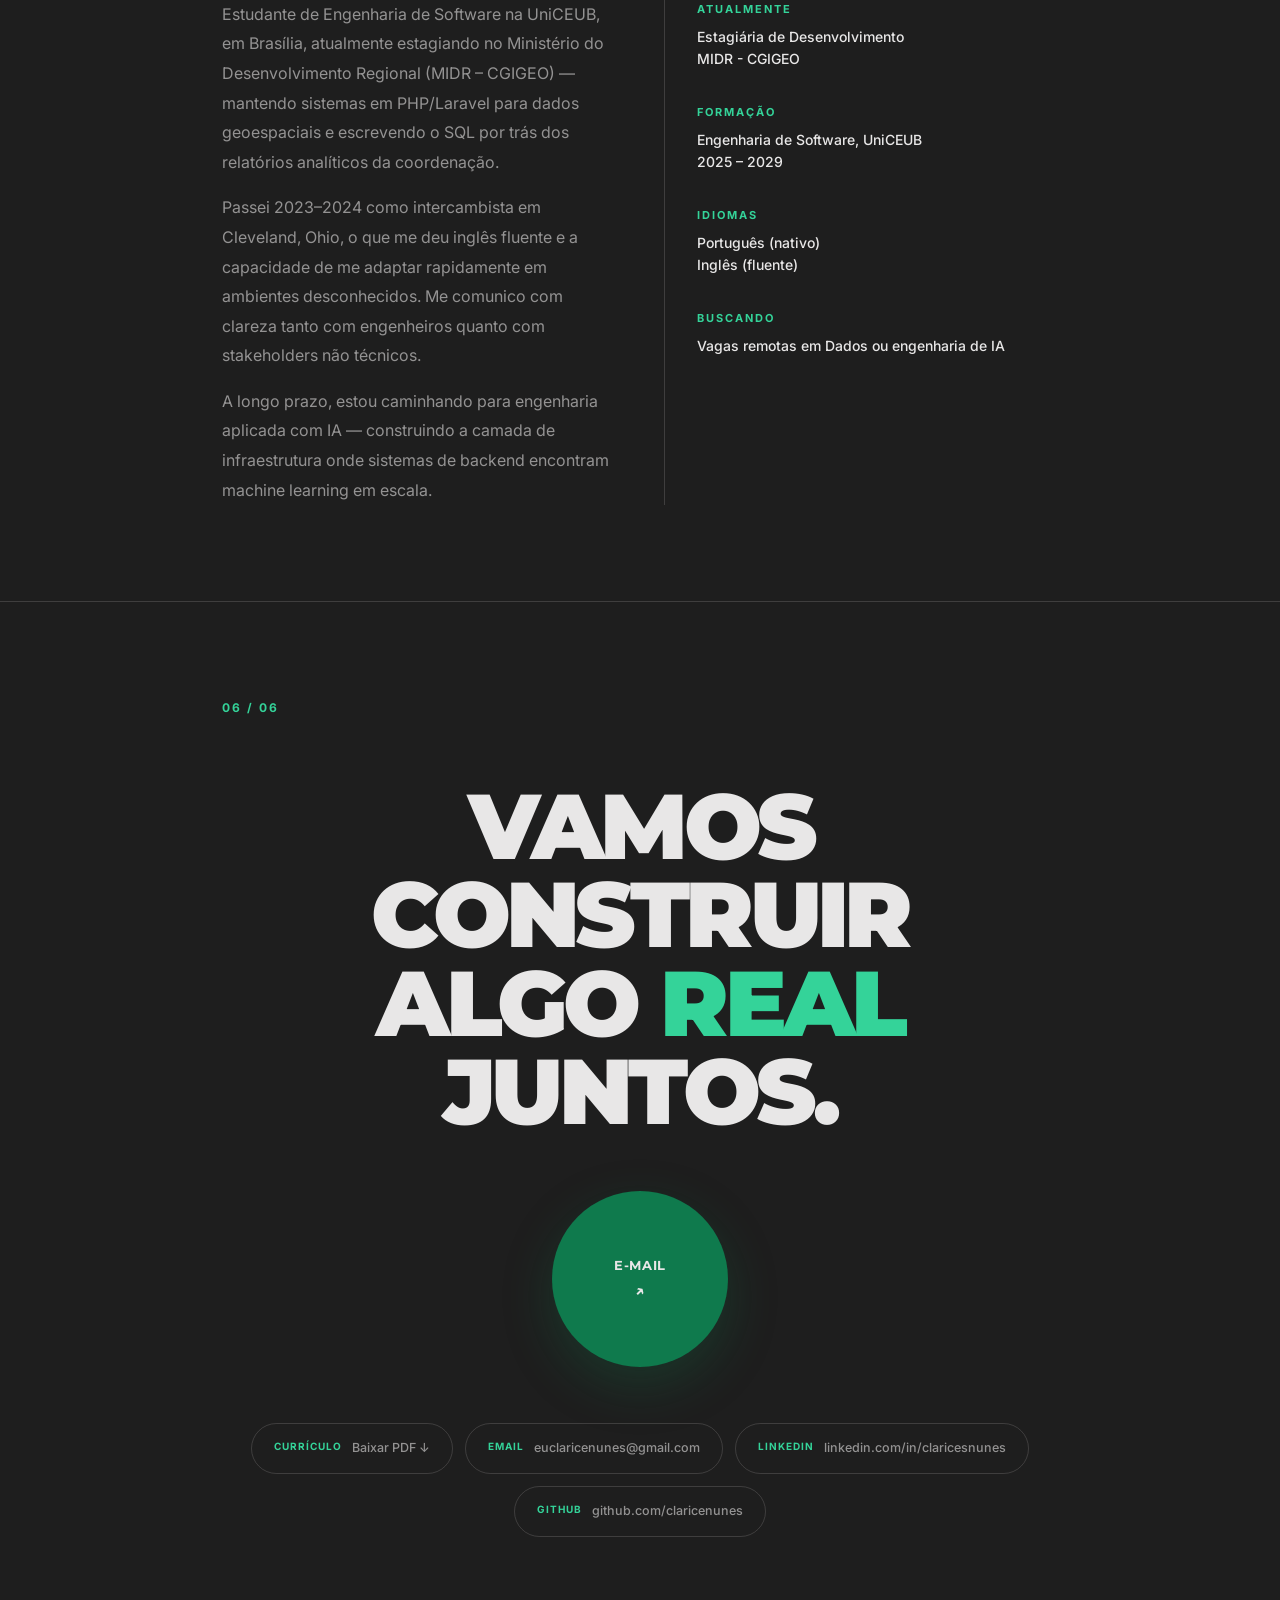
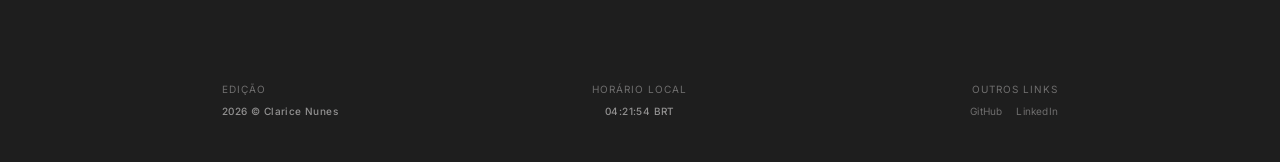
==== commit a299adbc: "ajustando texto" ====
--- a/index.html
+++ b/index.html
@@ -1186,12 +1186,21 @@
     /* ── Hero "em" typewriter: types the highlighted word, then holds; the
        trailing period (kept outside the <em> so it stays black, not accent)
        fades in only once typing is done. Re-run after every language swap
-       since setLang() replaces the h1's innerHTML wholesale. ── */
+       since setLang() replaces the h1's innerHTML wholesale.
+       Called from two places on load (the PT-BR default and the scroll-
+       reveal observer) that can land on the same <em> a few ms apart — if
+       both were left to run, their setTimeout chains would interleave
+       characters into the same textContent (e.g. "realmente" scrambling
+       into "rlemaente"). Cancelling any run already in flight, and reading
+       the target word from a snapshot taken once per <em> instead of from
+       the live (possibly half-typed) textContent, makes repeat calls safe. ── */
     function typewriterEm() {
       const em = document.querySelector('h1 em');
       const dot = document.querySelector('.h1-dot');
       if (!em) return;
-      const text = em.textContent;
+      if (em._typeTimer) clearTimeout(em._typeTimer);
+      if (em.dataset.word === undefined) em.dataset.word = em.textContent;
+      const text = em.dataset.word;
       if (dot) dot.classList.remove('show');
       if (reduceMotionQuery.matches) {
         em.textContent = text;
@@ -1205,7 +1214,7 @@
         if (i < text.length) {
           em.textContent += text[i];
           i++;
-          setTimeout(step, 55);
+          em._typeTimer = setTimeout(step, 55);
         } else {
           em.classList.remove('typing');
           if (dot) dot.classList.add('show');
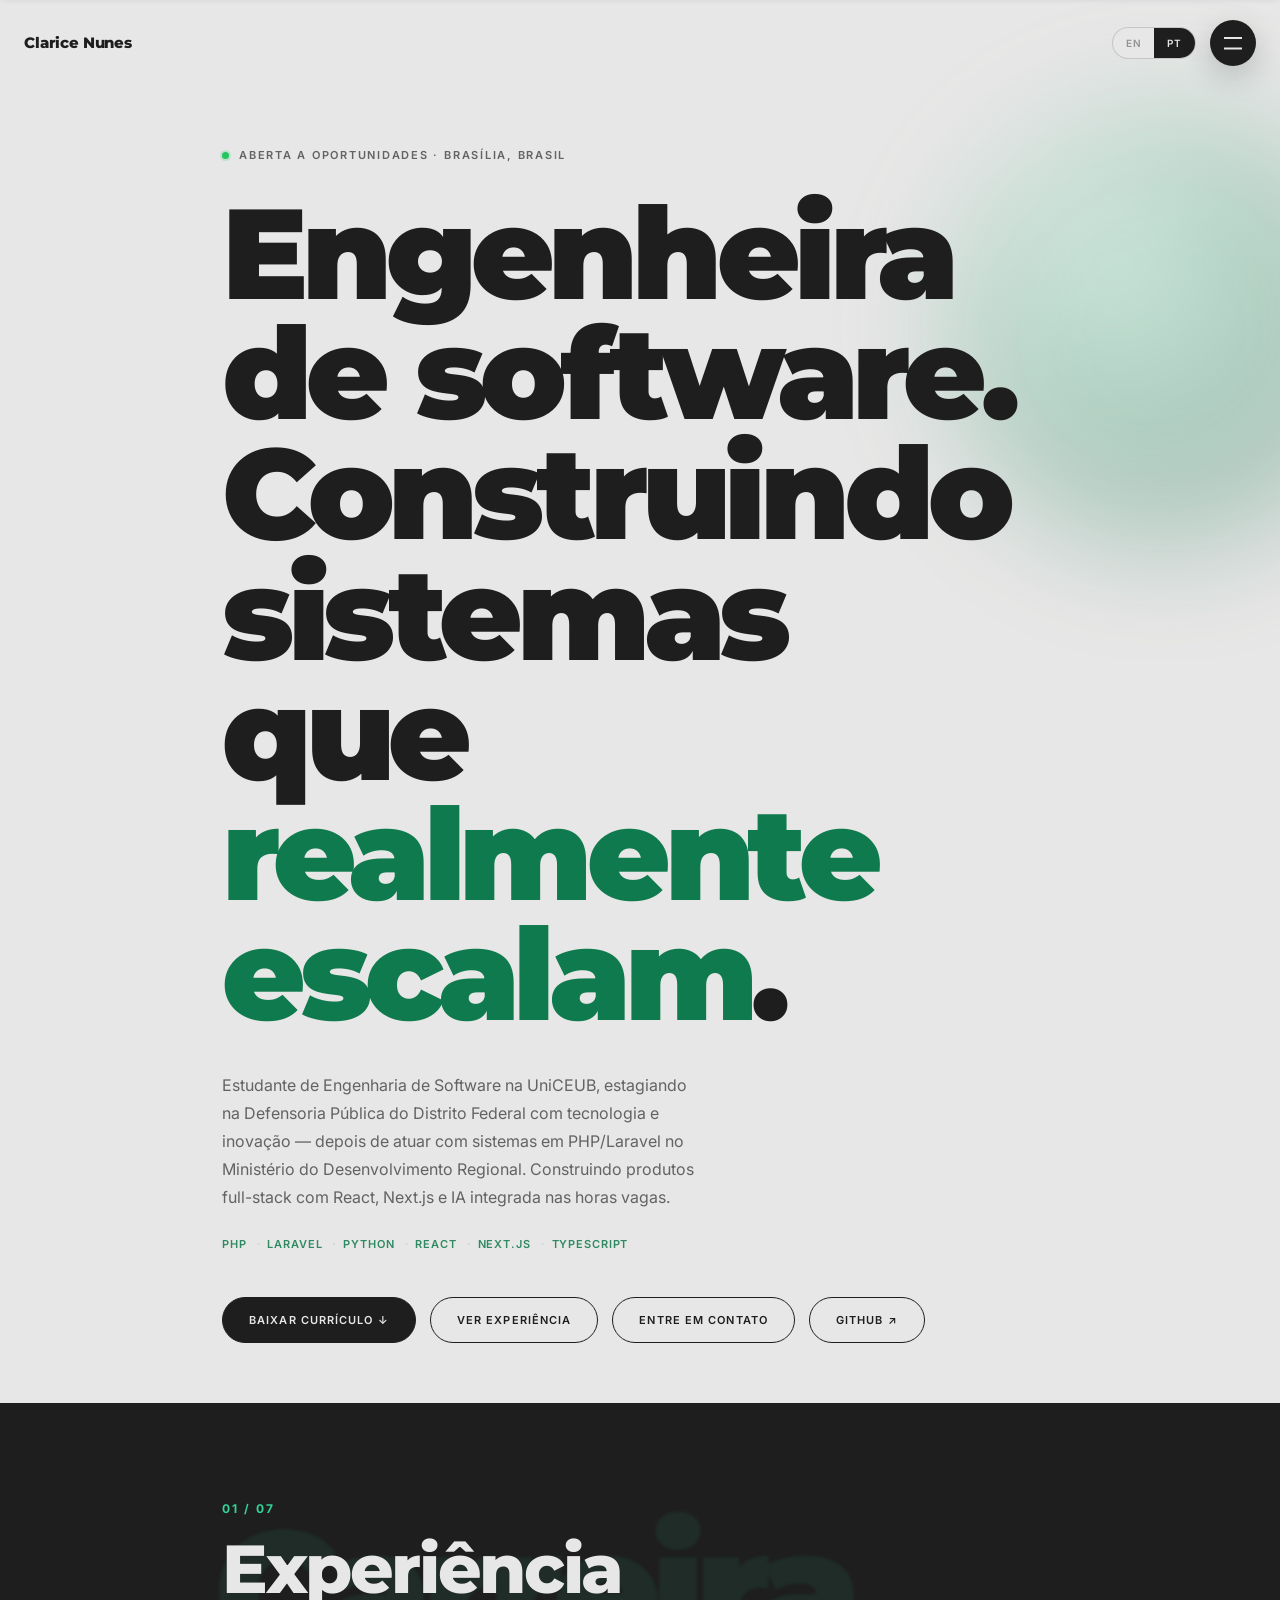
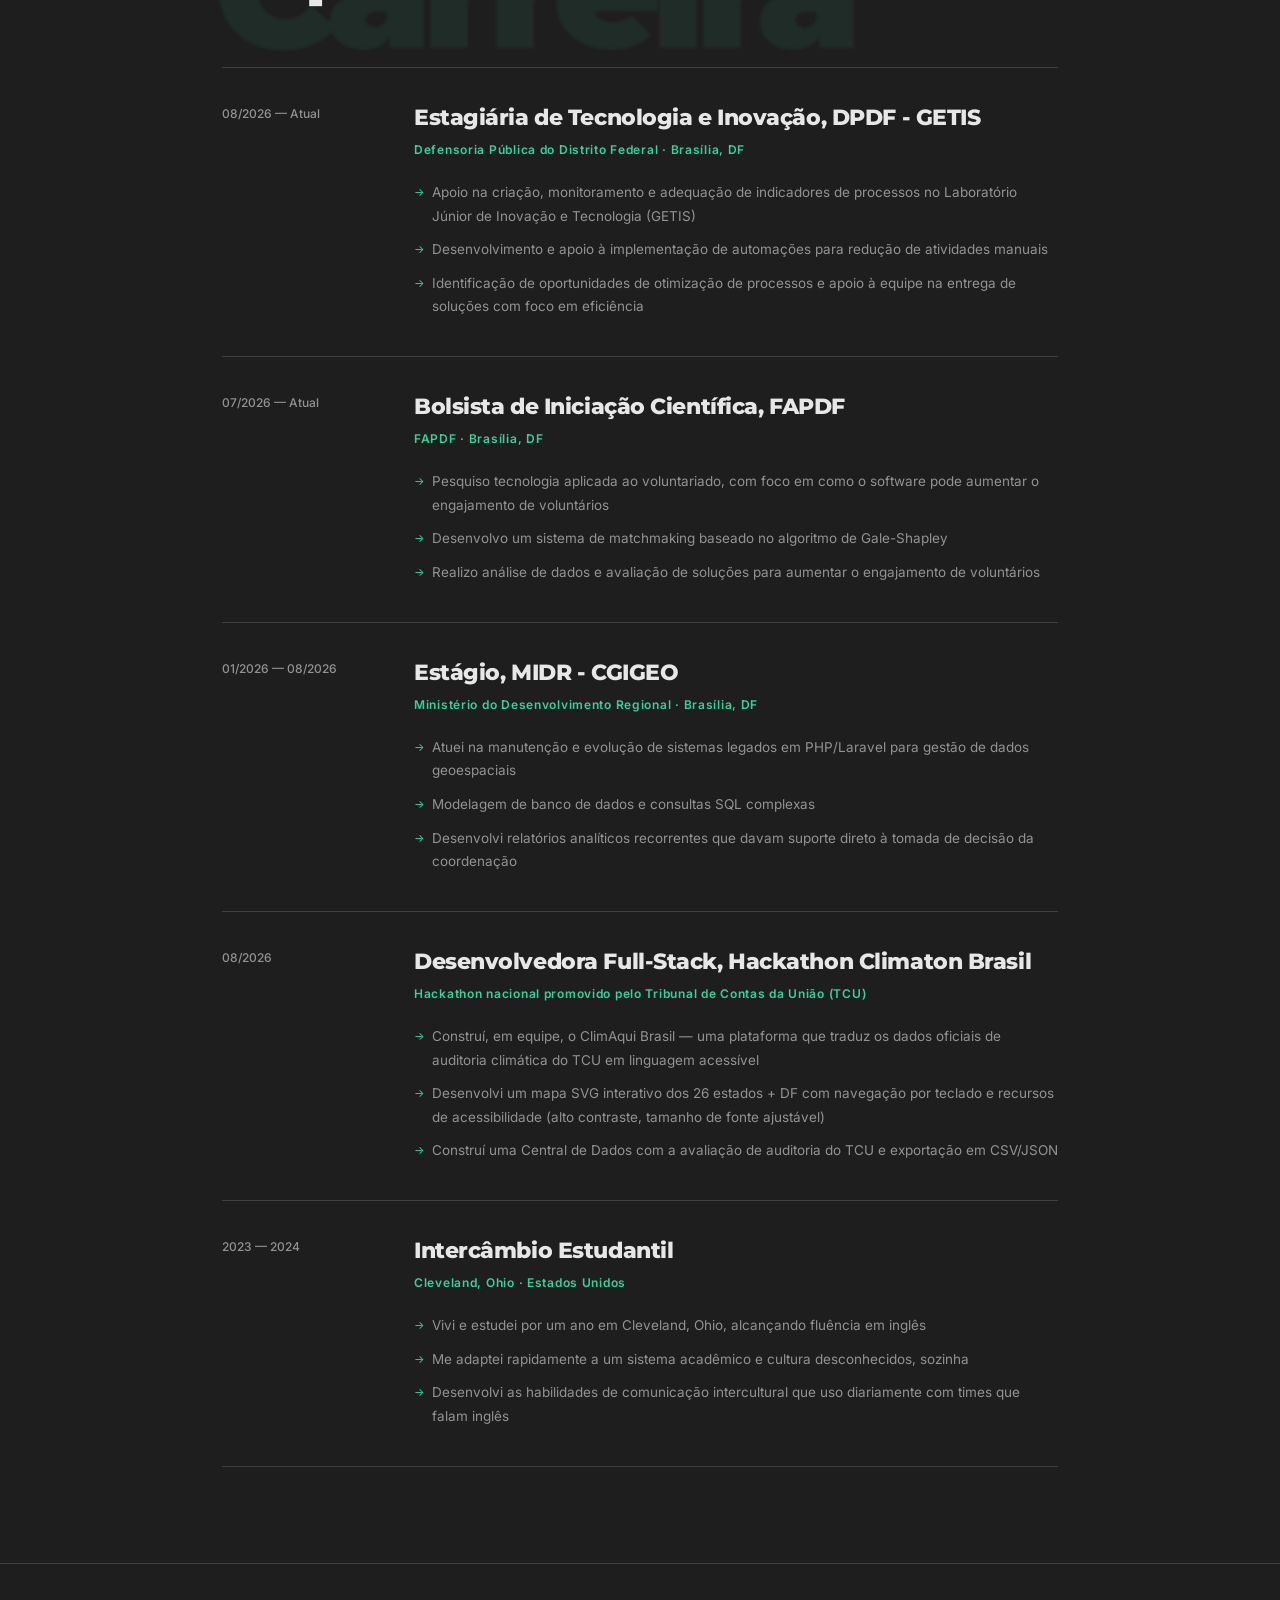
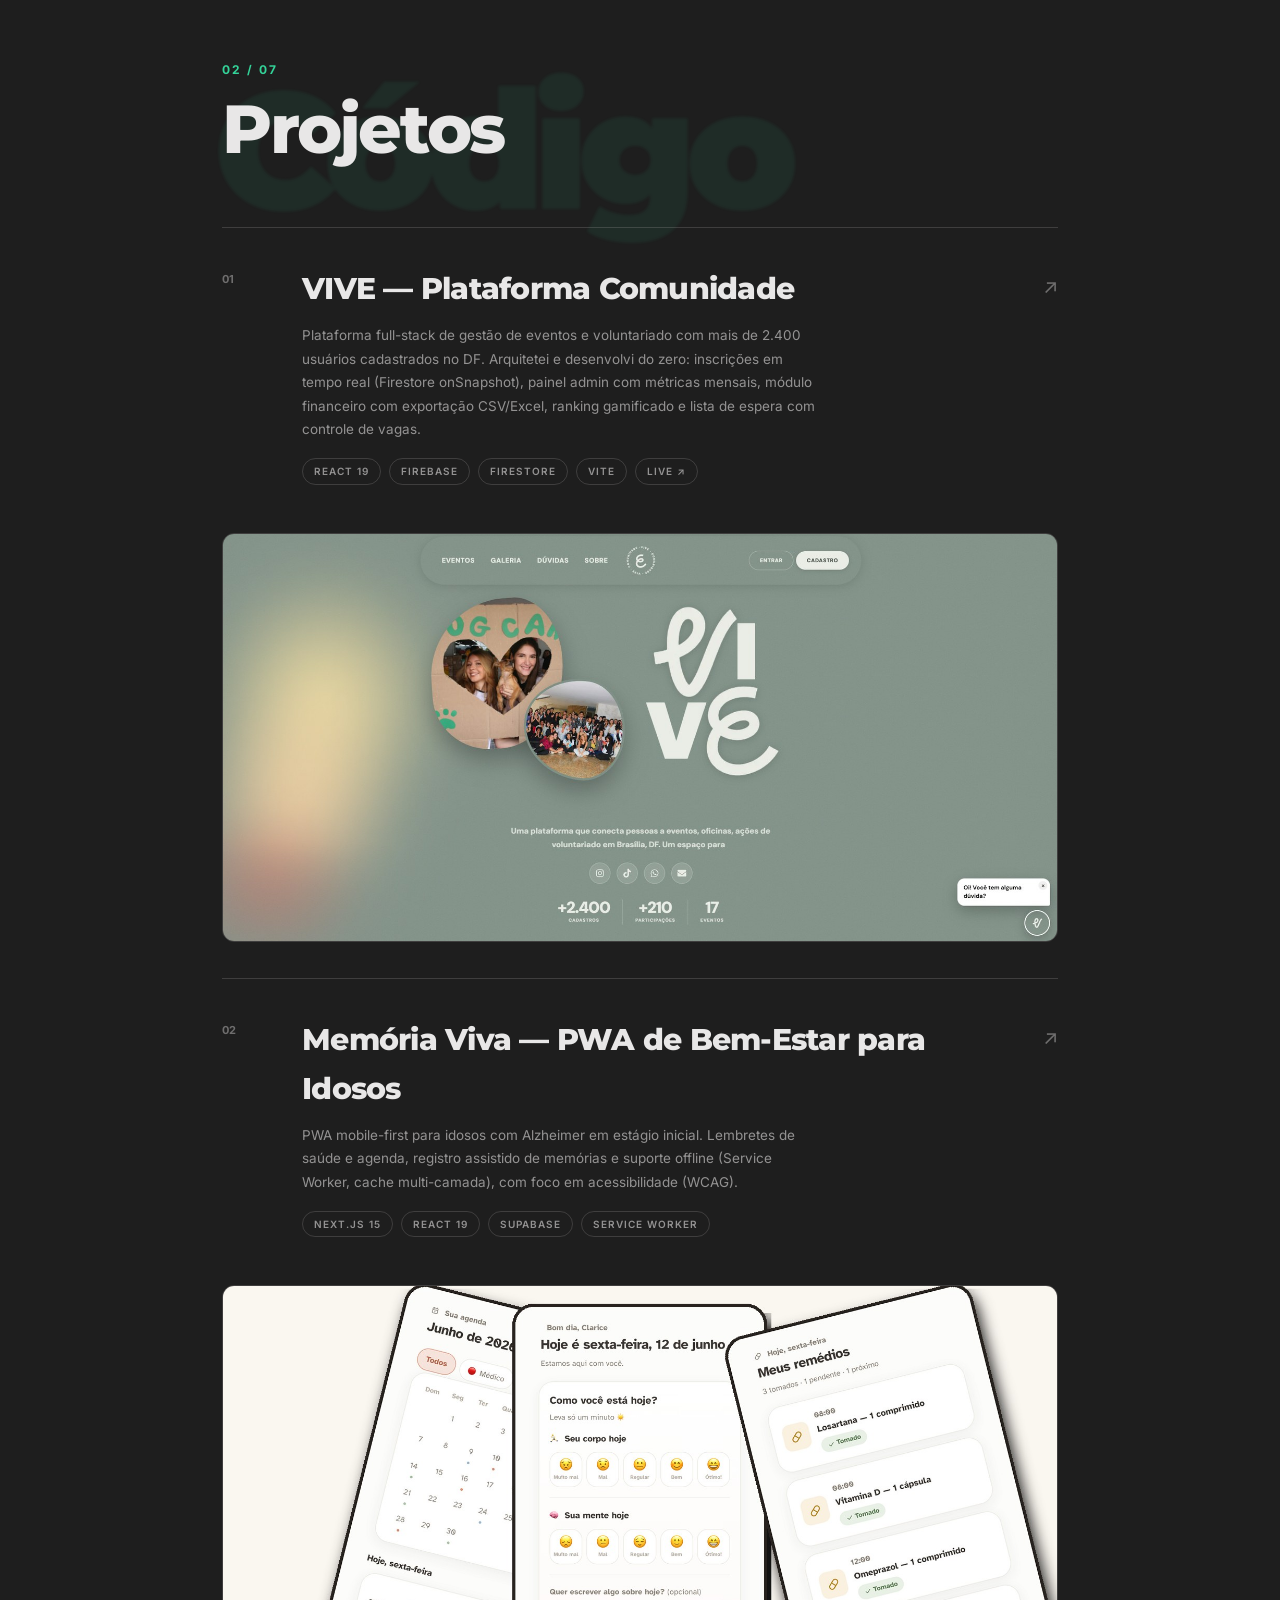
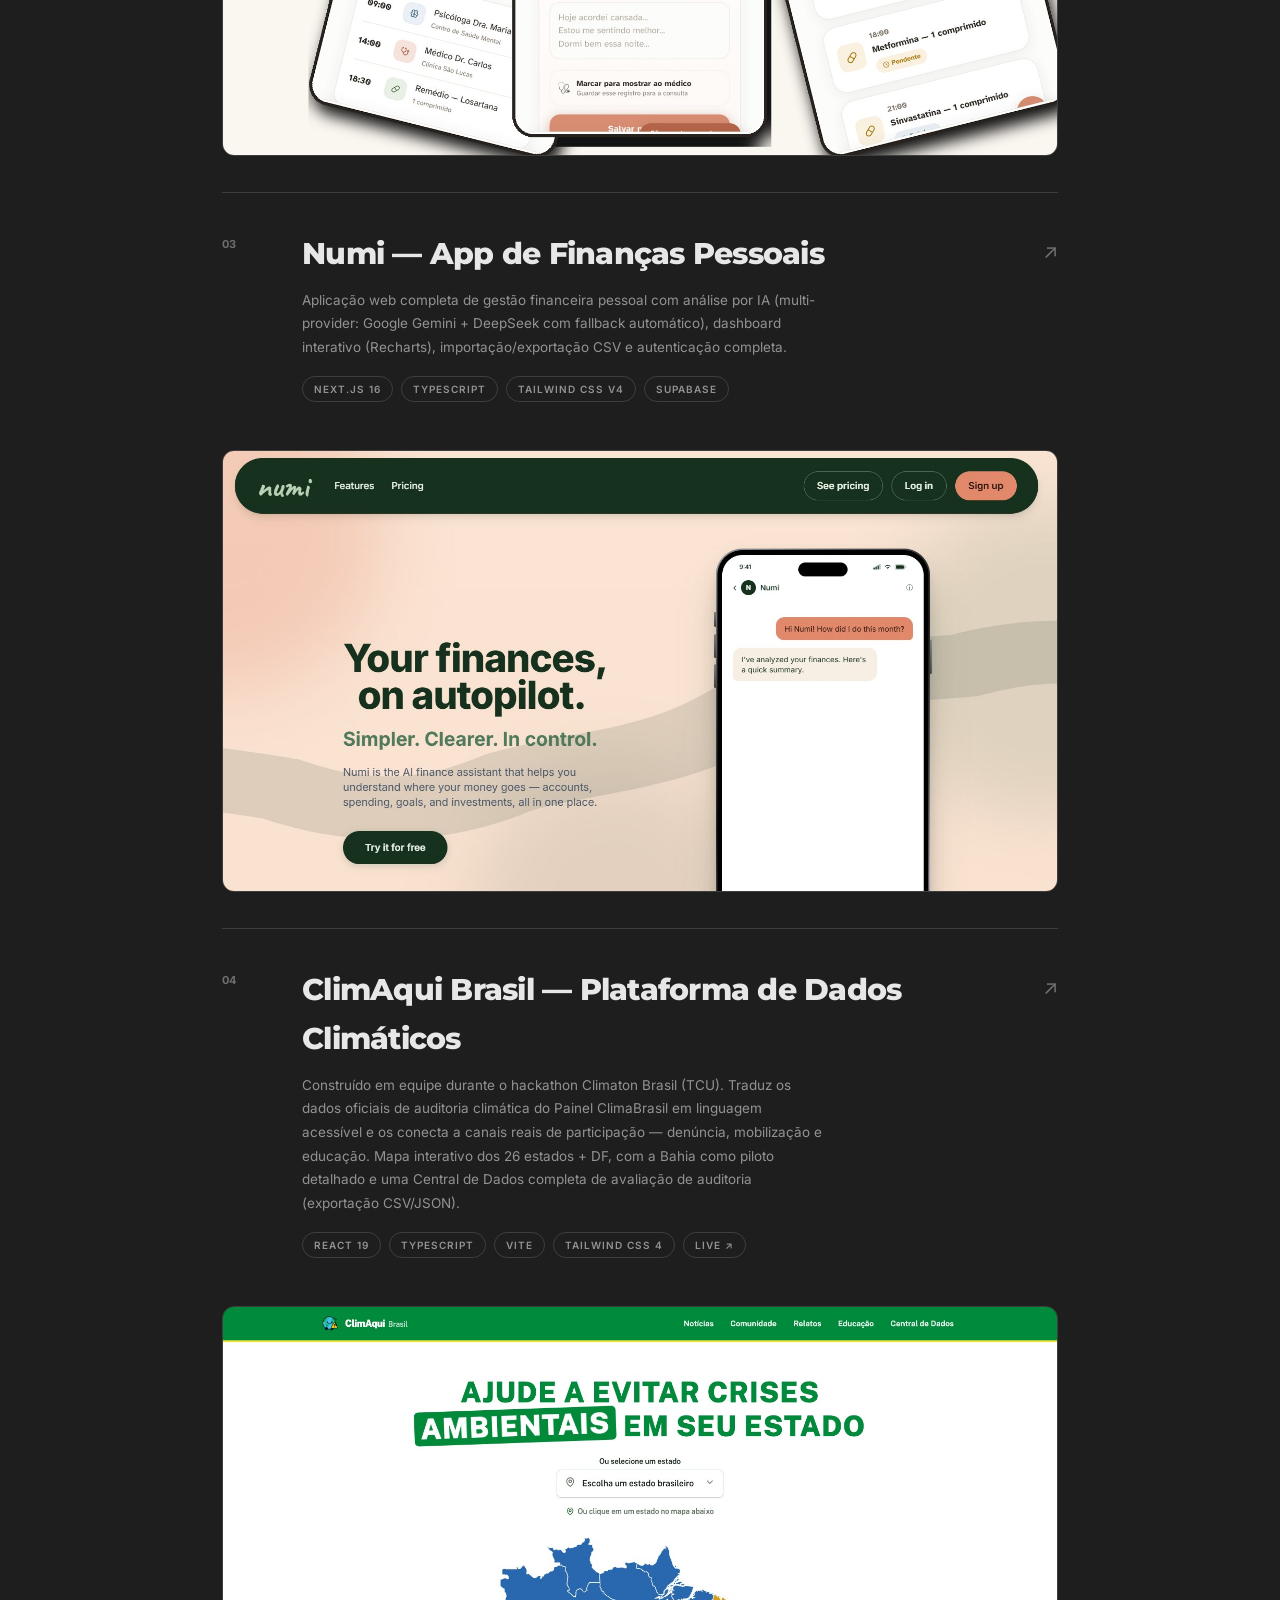
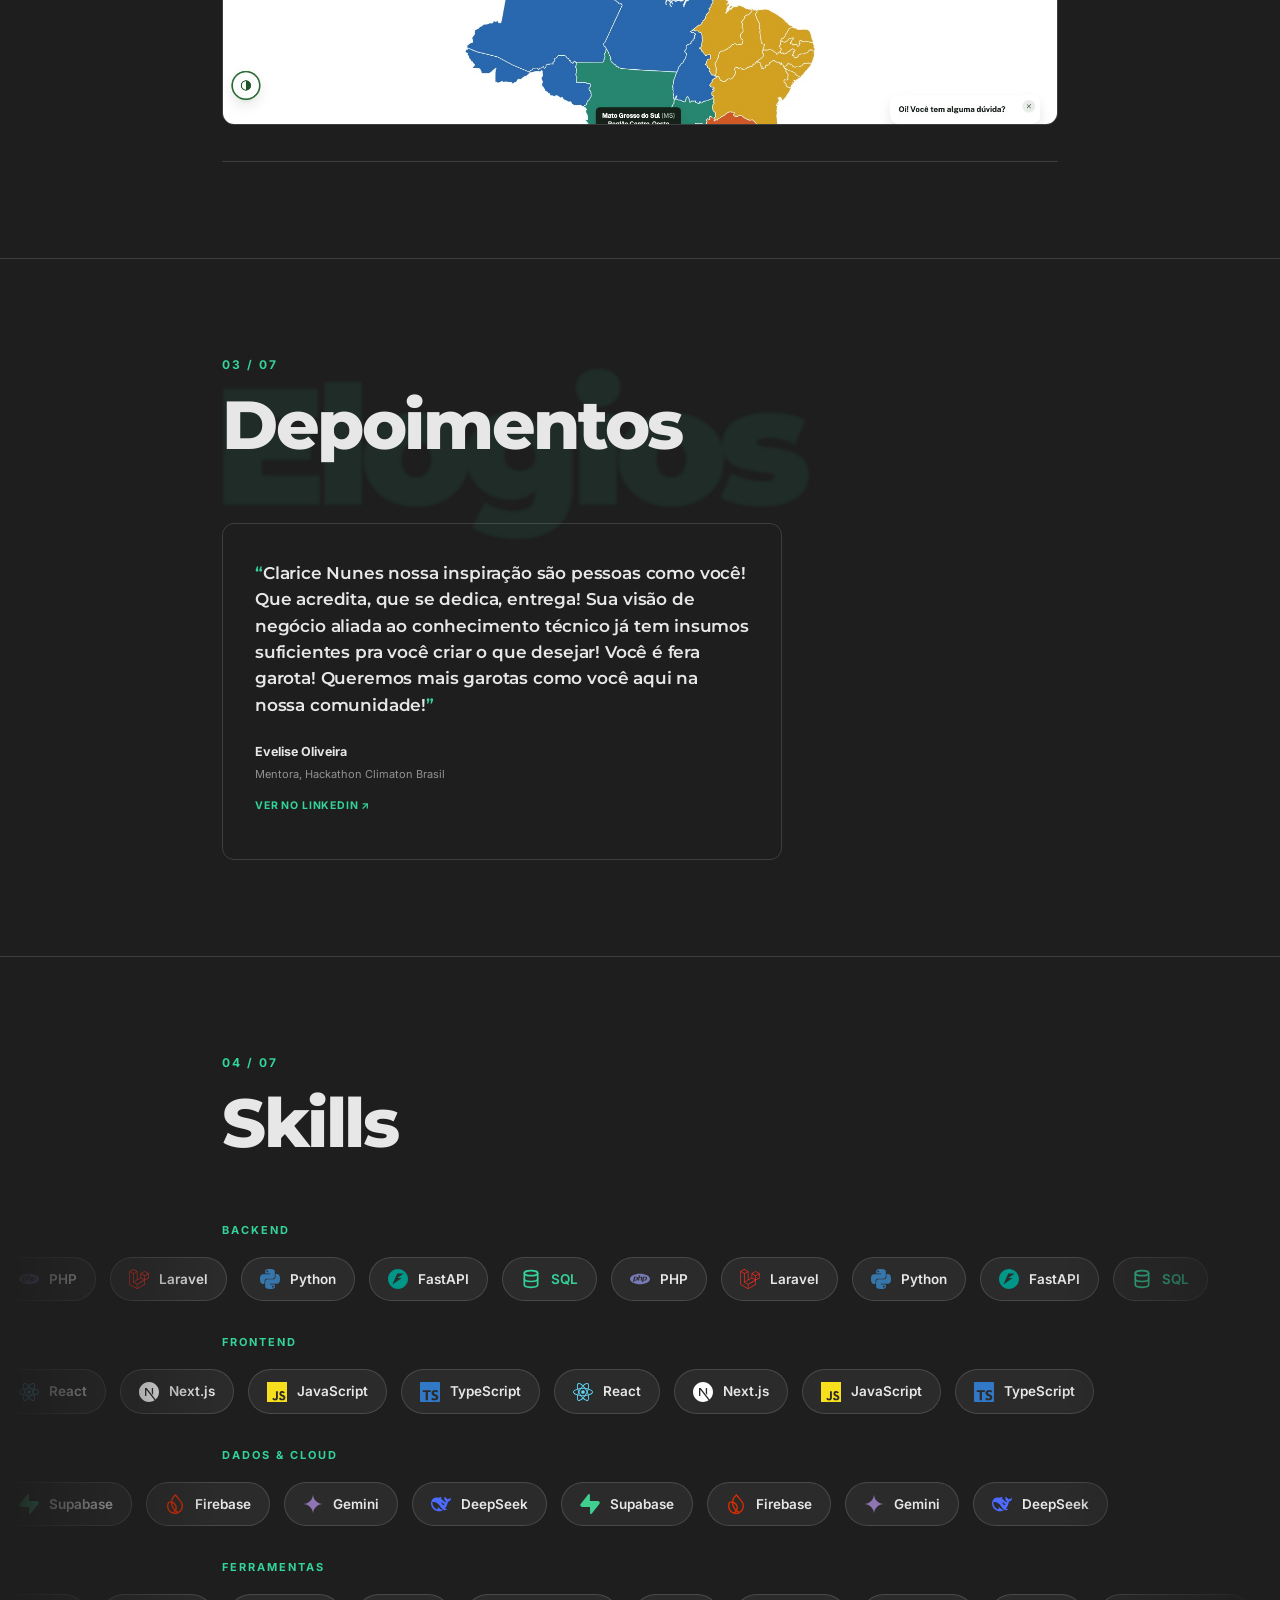
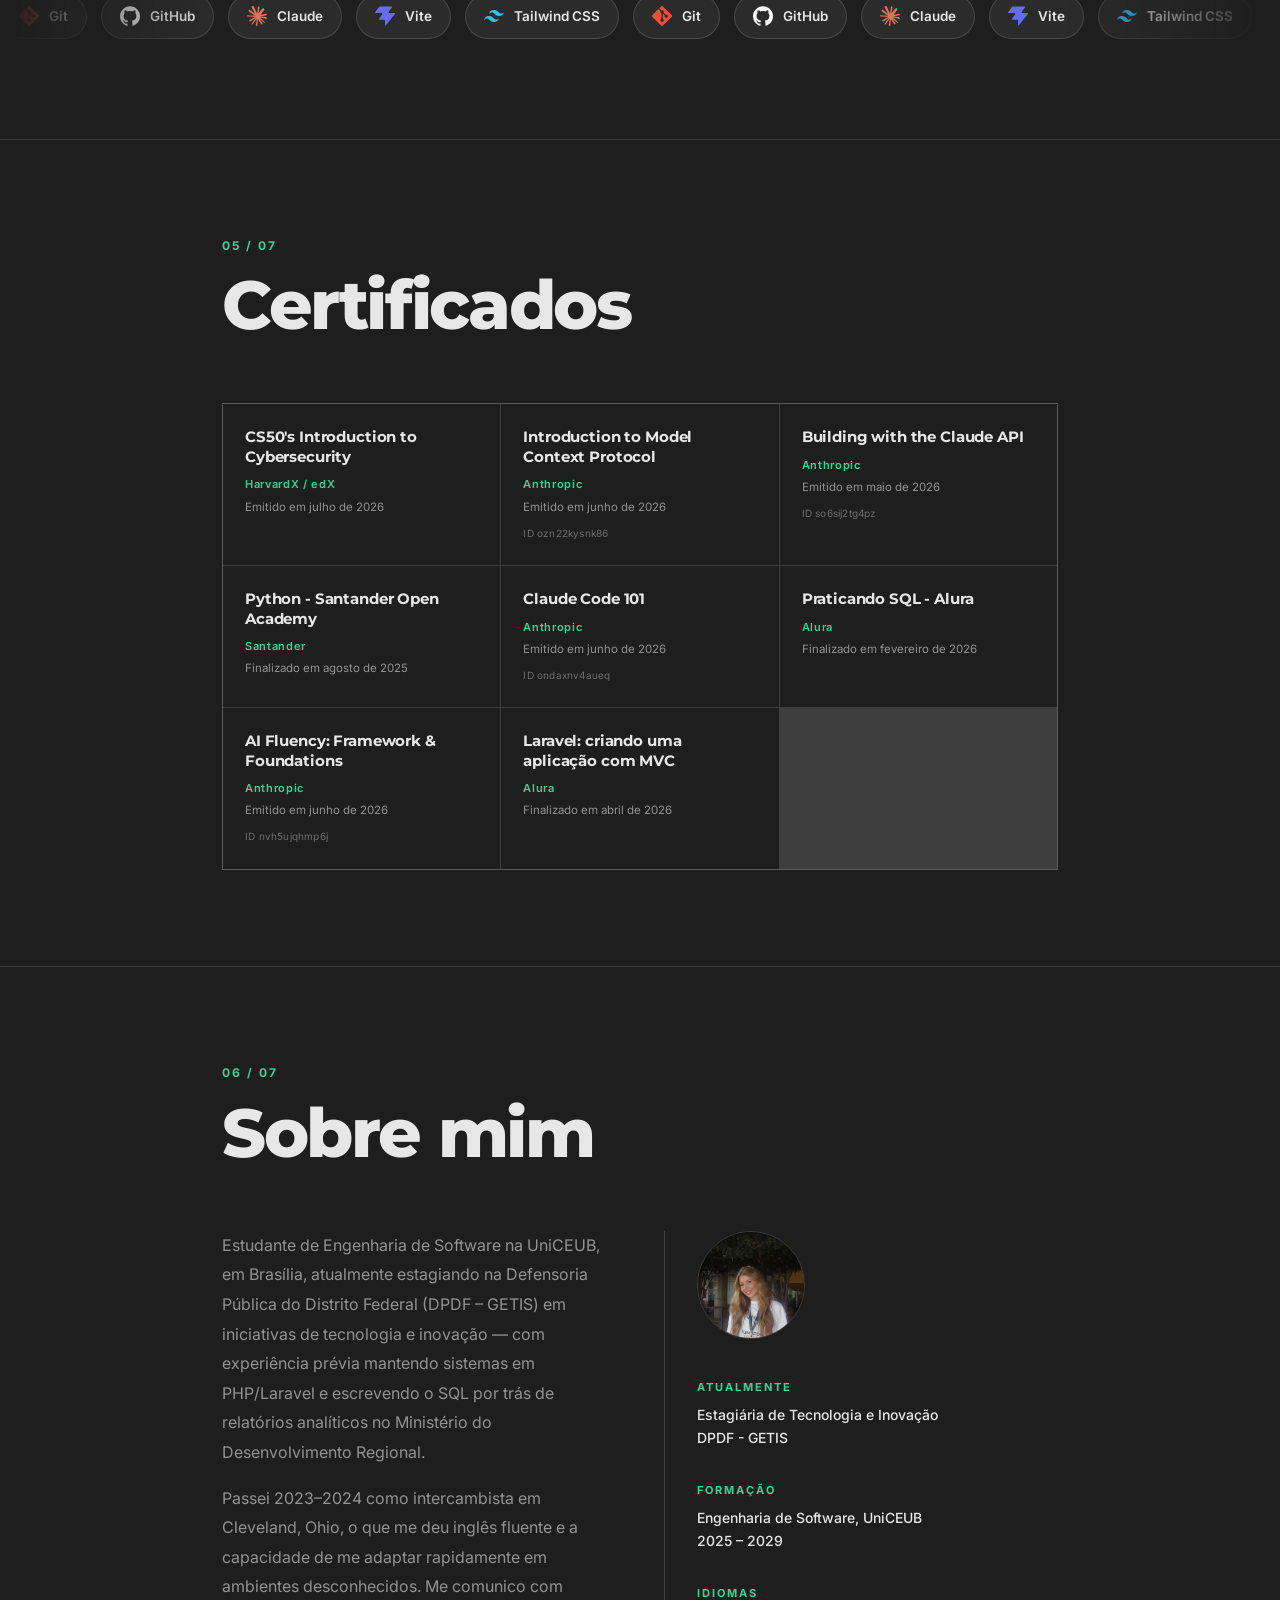
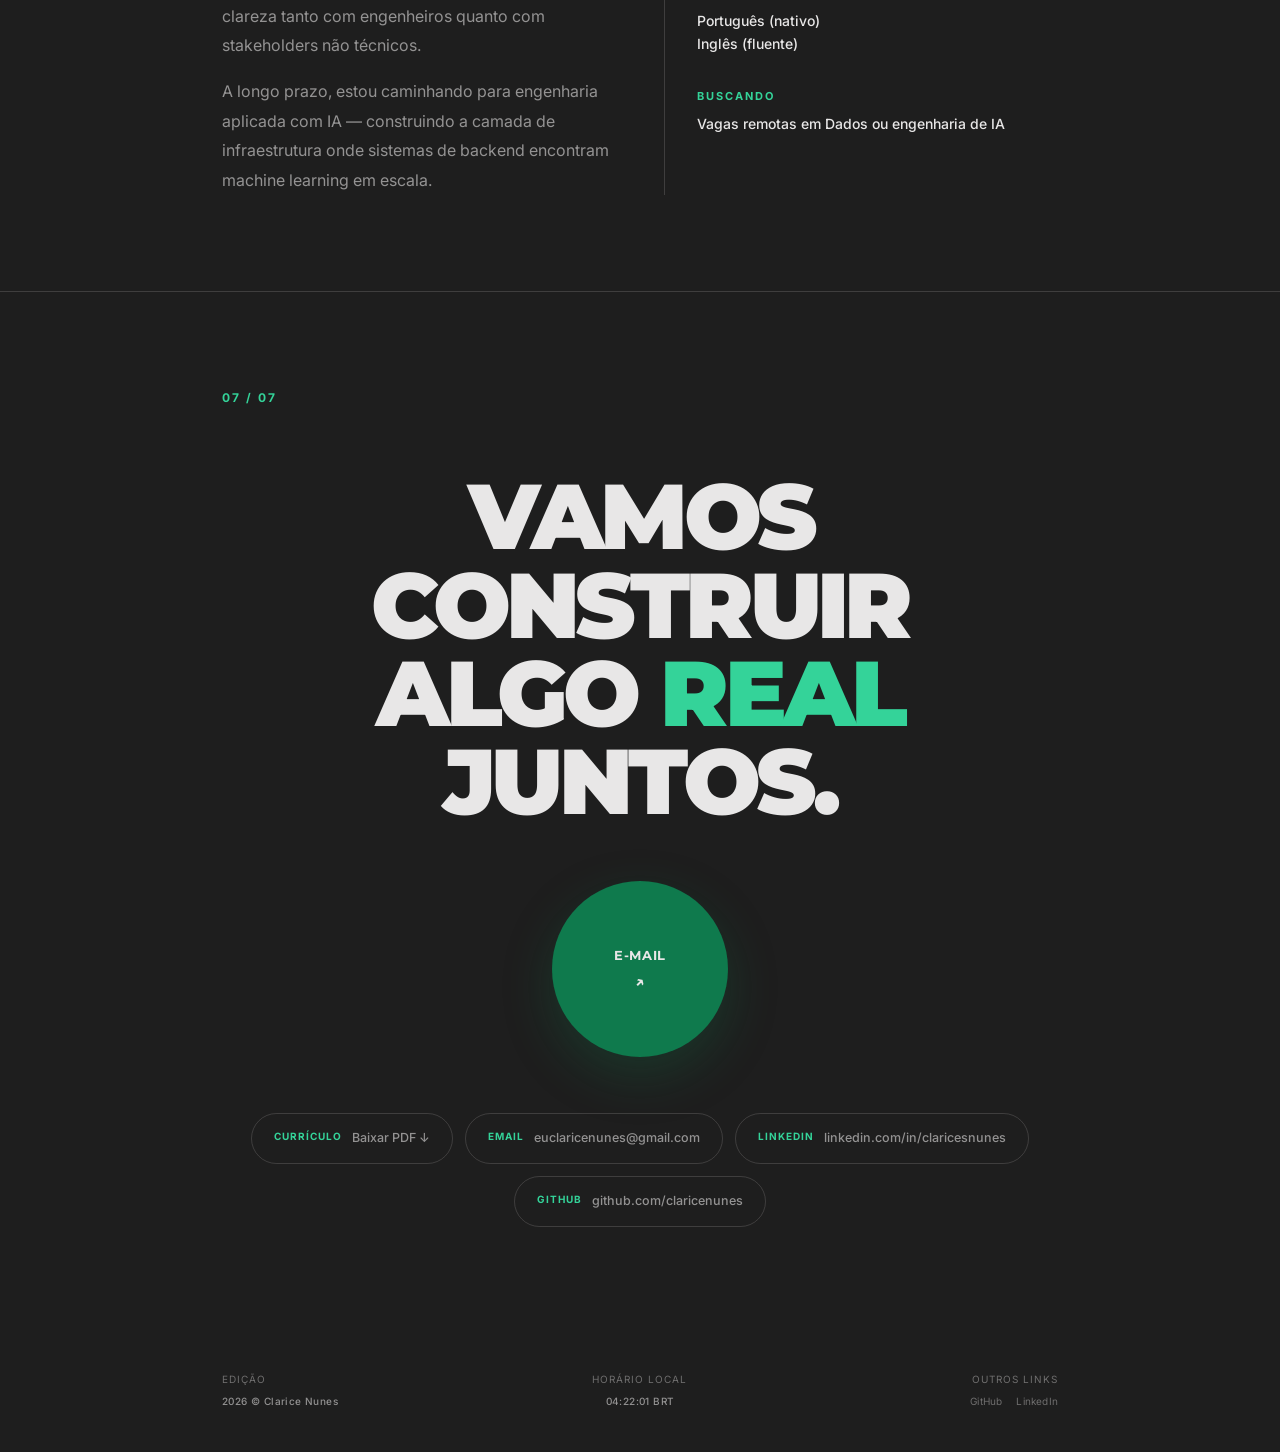
==== commit 52439f40: "adicionando stack" ====
--- a/index.html
+++ b/index.html
@@ -11,14 +11,16 @@
 
   <!-- Open Graph (LinkedIn, WhatsApp, Slack preview) -->
   <meta property="og:title" content="Clarice Nunes — Software Engineer" />
-  <meta property="og:description" content="Software Engineering student. PHP, Laravel, Python, React, Next.js. Real-world experience at Brazil's Ministry of Regional Development. Open to remote internships." />
+  <meta property="og:description" content="Software Engineering student. PHP, Laravel, Python, React, Next.js. Real-world government experience — Ministry of Regional Development, Public Defender's Office of the Federal District. Open to remote internships." />
   <meta property="og:type" content="website" />
   <meta property="og:url" content="https://claricenunes.github.io" />
+  <meta property="og:image" content="https://claricenunes.github.io/assets/profile.clarice.jpg" />
 
   <!-- Twitter/X card -->
   <meta name="twitter:card" content="summary" />
   <meta name="twitter:title" content="Clarice Nunes — Software Engineer" />
   <meta name="twitter:description" content="Software engineer. PHP, Laravel, Python, React, Next.js. Open to remote opportunities." />
+  <meta name="twitter:image" content="https://claricenunes.github.io/assets/profile.clarice.jpg" />
 
   <meta name="theme-color" content="#e8e7e7" />
 
@@ -56,7 +58,7 @@
     },
     "worksFor": {
       "@type": "Organization",
-      "name": "Ministério do Desenvolvimento Regional"
+      "name": "Defensoria Pública do Distrito Federal"
     },
     "knowsAbout": ["PHP", "Laravel", "Python", "SQL", "React", "Next.js", "TypeScript", "FastAPI", "Firebase", "Supabase"]
   }
@@ -394,15 +396,48 @@
     .project-image img { display: block; width: 100%; height: auto; }
 
     /* ── Skills ── */
-    .skills-grid { display: grid; grid-template-columns: repeat(auto-fill, minmax(200px, 1fr)); gap: 1px; background: var(--hairline-d); border: 1px solid var(--hairline-d); }
-    .skill-group { background: var(--ink); padding: 28px 24px; }
-    .skill-group-label { font-size: 11px; font-weight: 700; letter-spacing: 0.18em; text-transform: uppercase; color: var(--accent-2); margin-bottom: 16px; }
-    .skill-list { list-style: none; }
-    .skill-list li { font-size: 13.5px; color: var(--muted-d); padding: 4px 0; border-bottom: 1px solid var(--hairline-d); }
-    .skill-list li:last-child { border-bottom: none; }
-    .skill-list li::before { content: '— '; color: var(--accent-2); font-size: 11px; }
-    .skills-note { margin-top: 20px; font-size: 11px; color: var(--faint-d); letter-spacing: 0.03em; }
-    .skills-note em { color: var(--accent-2); font-style: normal; font-weight: 600; }
+    .skills-marquee-wrap {
+      width: 100vw; position: relative; left: 50%; right: 50%; margin: 40px -50vw 0; overflow: hidden;
+    }
+    .skills-row { margin-bottom: 28px; }
+    .skills-row:last-child { margin-bottom: 0; }
+    .skills-row-label {
+      max-width: 900px; margin: 0 auto 14px; padding: 0 32px;
+      font-size: 11px; font-weight: 700; letter-spacing: 0.18em; text-transform: uppercase; color: var(--accent-2);
+    }
+    .marquee {
+      overflow: hidden;
+      -webkit-mask-image: linear-gradient(to right, transparent, black 220px, black calc(100% - 220px), transparent);
+      mask-image: linear-gradient(to right, transparent, black 220px, black calc(100% - 220px), transparent);
+    }
+    @media (max-width: 640px) {
+      .marquee {
+        -webkit-mask-image: linear-gradient(to right, transparent, black 60px, black calc(100% - 60px), transparent);
+        mask-image: linear-gradient(to right, transparent, black 60px, black calc(100% - 60px), transparent);
+      }
+    }
+    .marquee-track {
+      display: flex; align-items: center; gap: 14px; width: max-content; padding: 4px 0;
+      animation: marqueeScroll 36s linear infinite;
+    }
+    .marquee-track.reverse { animation-direction: reverse; }
+    .skills-row:hover .marquee-track { animation-play-state: paused; }
+    @keyframes marqueeScroll {
+      from { transform: translateX(0); }
+      to   { transform: translateX(-50%); }
+    }
+    .skill-pill {
+      display: inline-flex; align-items: center; gap: 10px; padding: 10px 18px; border-radius: 999px;
+      background: rgba(255,255,255,.06); border: 1px solid var(--hairline-d);
+      font-size: 13.5px; font-weight: 600; color: var(--bg); white-space: nowrap; flex-shrink: 0;
+    }
+    .skill-pill svg { width: 20px; height: 20px; flex-shrink: 0; }
+    .skill-pill--generic { color: var(--accent-2); }
+    @media (prefers-reduced-motion: reduce) {
+      .marquee-track { animation: none; }
+      .marquee { overflow-x: auto; }
+      .skill-pill[aria-hidden="true"] { display: none; }
+    }
 
     /* ── Certificates ── */
     .cert-grid { display: grid; grid-template-columns: repeat(auto-fill, minmax(220px, 1fr)); gap: 1px; background: var(--hairline-d); border: 1px solid var(--hairline-d); }
@@ -413,11 +448,23 @@
     .cert-date { font-size: 11.5px; color: var(--muted-d); }
     .cert-id { font-size: 10px; color: var(--faint-d); margin-top: 8px; letter-spacing: 0.02em; }
 
+    /* ── Testimonials ── */
+    .testimonial-list { display: flex; flex-wrap: wrap; gap: 24px; }
+    .testimonial-card { flex: 1 1 420px; max-width: 560px; border: 1px solid var(--hairline-d); border-radius: 12px; padding: 36px 32px; transition: border-color .3s; }
+    .testimonial-card:hover { border-color: rgba(232,231,231,.4); }
+    .testimonial-quote { font-family: var(--display); font-weight: 600; font-size: 17px; letter-spacing: -0.01em; line-height: 1.55; color: var(--bg); margin-bottom: 24px; }
+    .testimonial-quote::before { content: '\201C'; color: var(--accent-2); }
+    .testimonial-quote::after { content: '\201D'; color: var(--accent-2); }
+    .testimonial-author { font-size: 12.5px; font-weight: 700; color: var(--bg); margin-bottom: 2px; }
+    .testimonial-role { font-size: 11px; color: var(--muted-d); margin-bottom: 14px; }
+    .testimonial-link { font-size: 10.5px; font-weight: 700; letter-spacing: 0.08em; text-transform: uppercase; color: var(--accent-2); }
+
     /* ── About ── */
     .about-grid { display: grid; grid-template-columns: 1fr 1fr; gap: 48px; }
     .about-text p { color: var(--muted-d); margin-bottom: 16px; line-height: 1.85; }
     .about-text p:last-child { margin-bottom: 0; }
     .about-aside { padding-left: 32px; border-left: 1px solid var(--hairline-d); }
+    .about-photo { width: 108px; height: 108px; border-radius: 50%; object-fit: cover; object-position: 50% 22%; border: 1px solid var(--hairline-d); margin-bottom: 32px; }
     .aside-item { margin-bottom: 32px; }
     .aside-label { font-size: 11px; font-weight: 700; letter-spacing: 0.18em; text-transform: uppercase; color: var(--accent-2); margin-bottom: 8px; }
     .aside-value { font-size: 14px; font-weight: 500; color: var(--bg); line-height: 1.6; }
@@ -525,10 +572,11 @@
     <ul class="menu-list">
       <li><button class="menu-item" data-target="experience"><span class="menu-item-num">01</span><span class="menu-item-label" data-en="Experience" data-pt="Experiência">Experience</span></button></li>
       <li><button class="menu-item" data-target="projects"><span class="menu-item-num">02</span><span class="menu-item-label" data-en="Projects" data-pt="Projetos">Projects</span></button></li>
-      <li><button class="menu-item" data-target="skills"><span class="menu-item-num">03</span><span class="menu-item-label">Skills</span></button></li>
-      <li><button class="menu-item" data-target="certificates"><span class="menu-item-num">04</span><span class="menu-item-label" data-en="Certificates" data-pt="Certificados">Certificates</span></button></li>
-      <li><button class="menu-item" data-target="about"><span class="menu-item-num">05</span><span class="menu-item-label" data-en="About" data-pt="Sobre">About</span></button></li>
-      <li><button class="menu-item" data-target="contact"><span class="menu-item-num">06</span><span class="menu-item-label" data-en="Contact" data-pt="Contato">Contact</span></button></li>
+      <li><button class="menu-item" data-target="testimonials"><span class="menu-item-num">03</span><span class="menu-item-label" data-en="Testimonials" data-pt="Depoimentos">Testimonials</span></button></li>
+      <li><button class="menu-item" data-target="skills"><span class="menu-item-num">04</span><span class="menu-item-label">Skills</span></button></li>
+      <li><button class="menu-item" data-target="certificates"><span class="menu-item-num">05</span><span class="menu-item-label" data-en="Certificates" data-pt="Certificados">Certificates</span></button></li>
+      <li><button class="menu-item" data-target="about"><span class="menu-item-num">06</span><span class="menu-item-label" data-en="About" data-pt="Sobre">About</span></button></li>
+      <li><button class="menu-item" data-target="contact"><span class="menu-item-num">07</span><span class="menu-item-label" data-en="Contact" data-pt="Contato">Contact</span></button></li>
     </ul>
     <div class="menu-footer">
       <div>
@@ -559,9 +607,9 @@
         Software engineer.<br>Building systems<br>that <em>actually scale</em><span class="h1-dot">.</span>
       </h1>
       <p class="hero-desc reveal"
-         data-en="Software Engineering student at UniCEUB, interning at Brazil's Ministry of Regional Development on PHP/Laravel systems — and shipping full-stack products with React, Next.js, and integrated AI on the side."
-         data-pt="Estudante de Engenharia de Software na UniCEUB, estagiando no Ministério do Desenvolvimento Regional com sistemas em PHP/Laravel — e construindo produtos full-stack com React, Next.js e IA integrada nas horas vagas.">
-        Software Engineering student at UniCEUB, interning at Brazil's Ministry of Regional Development on PHP/Laravel systems — and shipping full-stack products with React, Next.js, and integrated AI on the side.
+         data-en="Software Engineering student at UniCEUB, interning at the Public Defender's Office of the Federal District on tech &amp; innovation — after building PHP/Laravel systems at Brazil's Ministry of Regional Development. Shipping full-stack products with React, Next.js, and integrated AI on the side."
+         data-pt="Estudante de Engenharia de Software na UniCEUB, estagiando na Defensoria Pública do Distrito Federal com tecnologia e inovação — depois de atuar com sistemas em PHP/Laravel no Ministério do Desenvolvimento Regional. Construindo produtos full-stack com React, Next.js e IA integrada nas horas vagas.">
+        Software Engineering student at UniCEUB, interning at the Public Defender's Office of the Federal District on tech &amp; innovation — after building PHP/Laravel systems at Brazil's Ministry of Regional Development. Shipping full-stack products with React, Next.js, and integrated AI on the side.
       </p>
       <div class="hero-stack reveal">
         <span class="hero-stack-item">PHP</span>
@@ -590,35 +638,35 @@
       <div class="container">
         <div class="section-head reveal">
           <span class="section-ghost" aria-hidden="true" data-en="Work" data-pt="Carreira">Work</span>
-          <span class="section-num">01 / 06</span>
+          <span class="section-num">01 / 07</span>
           <h2 data-en="Experience" data-pt="Experiência">Experience</h2>
         </div>
         <div>
           <div class="exp-item reveal">
-            <div class="exp-date" data-en="01/2026 — Present" data-pt="01/2026 — Atual">01/2026 — Present</div>
+            <div class="exp-date" data-en="08/2026 — Present" data-pt="08/2026 — Atual">08/2026 — Present</div>
             <div>
               <h3 class="exp-role"
-                  data-en="Software Development Intern, MIDR – CGIGEO"
-                  data-pt="Estágio, MIDR - CGIGEO">
-                Software Development Intern, MIDR – CGIGEO
+                  data-en="Technology &amp; Innovation Intern, DPDF – GETIS"
+                  data-pt="Estagiária de Tecnologia e Inovação, DPDF - GETIS">
+                Technology &amp; Innovation Intern, DPDF – GETIS
               </h3>
               <p class="exp-company"
-                 data-en="Ministry of Regional Development · Brasília, Brazil"
-                 data-pt="Ministério do Desenvolvimento Regional · Brasília, DF">
-                Ministry of Regional Development · Brasília, Brazil
+                 data-en="Defensoria Pública do Distrito Federal · Brasília, Brazil"
+                 data-pt="Defensoria Pública do Distrito Federal · Brasília, DF">
+                Defensoria Pública do Distrito Federal · Brasília, Brazil
               </p>
               <ul class="exp-bullets">
-                <li data-en="Maintain and evolve legacy PHP/Laravel systems for geospatial data management"
-                    data-pt="Atuo na manutenção e evolução de sistemas legados em PHP/Laravel para gestão de dados geoespaciais">
-                  Maintain and evolve legacy PHP/Laravel systems for geospatial data management
+                <li data-en="Support the creation, monitoring, and refinement of process indicators at the Innovation &amp; Technology Junior Lab (GETIS)"
+                    data-pt="Apoio na criação, monitoramento e adequação de indicadores de processos no Laboratório Júnior de Inovação e Tecnologia (GETIS)">
+                  Support the creation, monitoring, and refinement of process indicators at the Innovation &amp; Technology Junior Lab (GETIS)
                 </li>
-                <li data-en="Design database models and write complex SQL queries against geospatial datasets"
-                    data-pt="Modelagem de banco de dados e consultas SQL complexas">
-                  Design database models and write complex SQL queries against geospatial datasets
+                <li data-en="Develop and help implement process automations to reduce manual work"
+                    data-pt="Desenvolvimento e apoio à implementação de automações para redução de atividades manuais">
+                  Develop and help implement process automations to reduce manual work
                 </li>
-                <li data-en="Build recurring analytical reports that directly support the coordination's decision-making"
-                    data-pt="Desenvolvo relatórios analíticos recorrentes que dão suporte direto à tomada de decisão da coordenação">
-                  Build recurring analytical reports that directly support the coordination's decision-making
+                <li data-en="Identify opportunities for process optimization and support the team in delivering efficiency-focused solutions"
+                    data-pt="Identificação de oportunidades de otimização de processos e apoio à equipe na entrega de soluções com foco em eficiência">
+                  Identify opportunities for process optimization and support the team in delivering efficiency-focused solutions
                 </li>
               </ul>
             </div>
@@ -653,6 +701,64 @@
             </div>
           </div>
           <div class="exp-item reveal">
+            <div class="exp-date" data-en="01/2026 — 08/2026" data-pt="01/2026 — 08/2026">01/2026 — 08/2026</div>
+            <div>
+              <h3 class="exp-role"
+                  data-en="Software Development Intern, MIDR – CGIGEO"
+                  data-pt="Estágio, MIDR - CGIGEO">
+                Software Development Intern, MIDR – CGIGEO
+              </h3>
+              <p class="exp-company"
+                 data-en="Ministry of Regional Development · Brasília, Brazil"
+                 data-pt="Ministério do Desenvolvimento Regional · Brasília, DF">
+                Ministry of Regional Development · Brasília, Brazil
+              </p>
+              <ul class="exp-bullets">
+                <li data-en="Maintained and evolved legacy PHP/Laravel systems for geospatial data management"
+                    data-pt="Atuei na manutenção e evolução de sistemas legados em PHP/Laravel para gestão de dados geoespaciais">
+                  Maintained and evolved legacy PHP/Laravel systems for geospatial data management
+                </li>
+                <li data-en="Designed database models and wrote complex SQL queries against geospatial datasets"
+                    data-pt="Modelagem de banco de dados e consultas SQL complexas">
+                  Designed database models and wrote complex SQL queries against geospatial datasets
+                </li>
+                <li data-en="Built recurring analytical reports that directly supported the coordination's decision-making"
+                    data-pt="Desenvolvi relatórios analíticos recorrentes que davam suporte direto à tomada de decisão da coordenação">
+                  Built recurring analytical reports that directly supported the coordination's decision-making
+                </li>
+              </ul>
+            </div>
+          </div>
+          <div class="exp-item reveal">
+            <div class="exp-date" data-en="08/2026" data-pt="08/2026">08/2026</div>
+            <div>
+              <h3 class="exp-role"
+                  data-en="Full-Stack Developer, Climaton Brasil Hackathon"
+                  data-pt="Desenvolvedora Full-Stack, Hackathon Climaton Brasil">
+                Full-Stack Developer, Climaton Brasil Hackathon
+              </h3>
+              <p class="exp-company"
+                 data-en="National hackathon promoted by Brazil's Federal Court of Accounts (TCU)"
+                 data-pt="Hackathon nacional promovido pelo Tribunal de Contas da União (TCU)">
+                National hackathon promoted by Brazil's Federal Court of Accounts (TCU)
+              </p>
+              <ul class="exp-bullets">
+                <li data-en="Built ClimAqui Brasil in a team — a platform that translates official TCU climate-audit data into accessible language"
+                    data-pt="Construí, em equipe, o ClimAqui Brasil — uma plataforma que traduz os dados oficiais de auditoria climática do TCU em linguagem acessível">
+                  Built ClimAqui Brasil in a team — a platform that translates official TCU climate-audit data into accessible language
+                </li>
+                <li data-en="Developed an interactive SVG map of Brazil's 26 states + DF with keyboard navigation and accessibility features (high contrast, adjustable font size)"
+                    data-pt="Desenvolvi um mapa SVG interativo dos 26 estados + DF com navegação por teclado e recursos de acessibilidade (alto contraste, tamanho de fonte ajustável)">
+                  Developed an interactive SVG map of Brazil's 26 states + DF with keyboard navigation and accessibility features (high contrast, adjustable font size)
+                </li>
+                <li data-en="Built a data center exposing TCU's audit evaluation with CSV/JSON export"
+                    data-pt="Construí uma Central de Dados com a avaliação de auditoria do TCU e exportação em CSV/JSON">
+                  Built a data center exposing TCU's audit evaluation with CSV/JSON export
+                </li>
+              </ul>
+            </div>
+          </div>
+          <div class="exp-item reveal">
             <div class="exp-date" data-en="2023 — 2024" data-pt="2023 — 2024">2023 — 2024</div>
             <div>
               <h3 class="exp-role"
@@ -690,7 +796,7 @@
       <div class="container">
         <div class="section-head reveal">
           <span class="section-ghost" aria-hidden="true" data-en="Build" data-pt="Código">Build</span>
-          <span class="section-num">02 / 06</span>
+          <span class="section-num">02 / 07</span>
           <h2 data-en="Projects" data-pt="Projetos">Projects</h2>
         </div>
         <div class="projects-list">
@@ -739,6 +845,9 @@
               </div>
             </div>
             <span class="project-arrow">↗</span>
+            <div class="project-image">
+              <img src="assets/project-memoriaviva.jpg" alt="Memória Viva — Wellness PWA for Seniors screenshot" loading="lazy" width="1600" height="900">
+            </div>
           </a>
 
           <a href="https://github.com/claricenunes/numiFinanceiro" target="_blank" class="project-item reveal">
@@ -765,6 +874,56 @@
             </div>
           </a>
 
+          <a href="https://claricenunes.github.io/ClimatonTCU/" target="_blank" class="project-item reveal">
+            <span class="project-num">04</span>
+            <div class="project-body">
+              <h3 class="project-title"
+                  data-en="ClimAqui Brasil — Climate Data Platform"
+                  data-pt="ClimAqui Brasil — Plataforma de Dados Climáticos">
+                ClimAqui Brasil — Climate Data Platform
+              </h3>
+              <p class="project-desc"
+                 data-en="Built in a team during the Climaton Brasil hackathon (TCU). Translates official climate-audit data from the Painel ClimaBrasil into accessible language and connects it to real participation channels — reporting, mobilization, and education. Interactive map of all 26 states + DF, with Bahia as the detailed pilot and a full audit-evaluation data center (CSV/JSON export)."
+                 data-pt="Construído em equipe durante o hackathon Climaton Brasil (TCU). Traduz os dados oficiais de auditoria climática do Painel ClimaBrasil em linguagem acessível e os conecta a canais reais de participação — denúncia, mobilização e educação. Mapa interativo dos 26 estados + DF, com a Bahia como piloto detalhado e uma Central de Dados completa de avaliação de auditoria (exportação CSV/JSON).">
+                Built in a team during the Climaton Brasil hackathon (TCU). Translates official climate-audit data from the Painel ClimaBrasil into accessible language and connects it to real participation channels — reporting, mobilization, and education. Interactive map of all 26 states + DF, with Bahia as the detailed pilot and a full audit-evaluation data center (CSV/JSON export).
+              </p>
+              <div class="project-tags">
+                <span class="tag">React 19</span><span class="tag">TypeScript</span>
+                <span class="tag">Vite</span><span class="tag">Tailwind CSS 4</span>
+                <span class="tag">Live ↗</span>
+              </div>
+            </div>
+            <span class="project-arrow">↗</span>
+            <div class="project-image">
+              <img src="assets/project-climaqui.jpg" alt="ClimAqui Brasil — Climate Data Platform screenshot" loading="lazy" width="1600" height="800">
+            </div>
+          </a>
+
+        </div>
+      </div>
+    </section>
+
+    <!-- ── TESTIMONIALS ── -->
+    <section id="testimonials">
+      <div class="container">
+        <div class="section-head reveal">
+          <span class="section-ghost" aria-hidden="true" data-en="Praise" data-pt="Elogios">Praise</span>
+          <span class="section-num">03 / 07</span>
+          <h2 data-en="Testimonials" data-pt="Depoimentos">Testimonials</h2>
+        </div>
+        <div class="testimonial-list">
+          <div class="testimonial-card reveal">
+            <p class="testimonial-quote"
+               data-en="Clarice Nunes, our inspiration is people like you — someone who believes, who puts in the work, who delivers. Your business vision paired with your technical knowledge already gives you everything you need to build whatever you set your mind to. You're amazing! We want more girls like you in our community!"
+               data-pt="Clarice Nunes nossa inspiração são pessoas como você! Que acredita, que se dedica, entrega! Sua visão de negócio aliada ao conhecimento técnico já tem insumos suficientes pra você criar o que desejar! Você é fera garota! Queremos mais garotas como você aqui na nossa comunidade!">
+              Clarice Nunes nossa inspiração são pessoas como você! Que acredita, que se dedica, entrega! Sua visão de negócio aliada ao conhecimento técnico já tem insumos suficientes pra você criar o que desejar! Você é fera garota! Queremos mais garotas como você aqui na nossa comunidade!
+            </p>
+            <p class="testimonial-author">Evelise Oliveira</p>
+            <p class="testimonial-role" data-en="Mentor, Climaton Brasil Hackathon" data-pt="Mentora, Hackathon Climaton Brasil">Mentor, Climaton Brasil Hackathon</p>
+            <a href="https://www.linkedin.com/feed/update/urn:li:activity:7497597327826808832/?dashCommentUrn=urn%3Ali%3Afsd_comment%3A%287497696670109941760%2Curn%3Ali%3Aactivity%3A7497597327826808832%29&amp;dashReplyUrn=urn%3Ali%3Afsd_comment%3A%287497758450291187712%2Curn%3Ali%3Aactivity%3A7497597327826808832%29"
+               target="_blank" rel="noopener" class="testimonial-link u-link"
+               data-en="View on LinkedIn ↗" data-pt="Ver no LinkedIn ↗">View on LinkedIn ↗</a>
+          </div>
         </div>
       </div>
     </section>
@@ -773,42 +932,72 @@
     <section id="skills">
       <div class="container">
         <div class="section-head reveal">
-          <span class="section-num">03 / 06</span>
+          <span class="section-num">04 / 07</span>
           <h2>Skills</h2>
         </div>
-        <div class="skills-grid reveal">
-          <div class="skill-group">
-            <p class="skill-group-label">Backend</p>
-            <ul class="skill-list">
-              <li>PHP</li>
-              <li>Laravel</li>
-              <li>Python</li>
-              <li>FastAPI</li>
-              <li>SQL</li>
+      </div>
+      <div class="skills-marquee-wrap reveal">
+        <div class="skills-row">
+          <p class="skills-row-label">Backend</p>
+          <div class="marquee">
+            <ul class="marquee-track">
+              <li class="skill-pill"><svg viewBox="0 0 24 24" fill="#777BB4" aria-hidden="true"><path d="M7.01 10.207h-.944l-.515 2.648h.838c.556 0 .97-.105 1.242-.314.272-.21.455-.559.55-1.049.092-.47.05-.802-.124-.995-.175-.193-.523-.29-1.047-.29zM12 5.688C5.373 5.688 0 8.514 0 12s5.373 6.313 12 6.313S24 15.486 24 12c0-3.486-5.373-6.312-12-6.312zm-3.26 7.451c-.261.25-.575.438-.917.551-.336.108-.765.164-1.285.164H5.357l-.327 1.681H3.652l1.23-6.326h2.65c.797 0 1.378.209 1.744.628.366.418.476 1.002.33 1.752a2.836 2.836 0 0 1-.305.847c-.143.255-.33.49-.561.703zm4.024.715l.543-2.799c.063-.318.039-.536-.068-.651-.107-.116-.336-.174-.687-.174H11.46l-.704 3.625H9.388l1.23-6.327h1.367l-.327 1.682h1.218c.767 0 1.295.134 1.586.401s.378.7.263 1.299l-.572 2.944h-1.389zm7.597-2.265a2.782 2.782 0 0 1-.305.847c-.143.255-.33.49-.561.703a2.44 2.44 0 0 1-.917.551c-.336.108-.765.164-1.286.164h-1.18l-.327 1.682h-1.378l1.23-6.326h2.649c.797 0 1.378.209 1.744.628.366.417.477 1.001.331 1.751zM17.766 10.207h-.943l-.516 2.648h.838c.557 0 .971-.105 1.242-.314.272-.21.455-.559.551-1.049.092-.47.049-.802-.125-.995s-.524-.29-1.047-.29z"/></svg><span>PHP</span></li>
+              <li class="skill-pill"><svg viewBox="0 0 24 24" fill="#FF2D20" aria-hidden="true"><path d="M23.642 5.43a.364.364 0 01.014.1v5.149c0 .135-.073.26-.189.326l-4.323 2.49v4.934a.378.378 0 01-.188.326L9.93 23.949a.316.316 0 01-.066.027c-.008.002-.016.008-.024.01a.348.348 0 01-.192 0c-.011-.002-.02-.008-.03-.012-.02-.008-.042-.014-.062-.025L.533 18.755a.376.376 0 01-.189-.326V2.974c0-.033.005-.066.014-.098.003-.012.01-.02.014-.032a.369.369 0 01.023-.058c.004-.013.015-.022.023-.033l.033-.045c.012-.01.025-.018.037-.027.014-.012.027-.024.041-.034H.53L5.043.05a.375.375 0 01.375 0L9.93 2.647h.002c.015.01.027.021.04.033l.038.027c.013.014.02.03.033.045.008.011.02.021.025.033.01.02.017.038.024.058.003.011.01.021.013.032.01.031.014.064.014.098v9.652l3.76-2.164V5.527c0-.033.004-.066.013-.098.003-.01.01-.02.013-.032a.487.487 0 01.024-.059c.007-.012.018-.02.025-.033.012-.015.021-.03.033-.043.012-.012.025-.02.037-.028.014-.01.026-.023.041-.032h.001l4.513-2.598a.375.375 0 01.375 0l4.513 2.598c.016.01.027.021.042.031.012.01.025.018.036.028.013.014.022.03.034.044.008.012.019.021.024.033.011.02.018.04.024.06.006.01.012.021.015.032zm-.74 5.032V6.179l-1.578.908-2.182 1.256v4.283zm-4.51 7.75v-4.287l-2.147 1.225-6.126 3.498v4.325zM1.093 3.624v14.588l8.273 4.761v-4.325l-4.322-2.445-.002-.003H5.04c-.014-.01-.025-.021-.04-.031-.011-.01-.024-.018-.035-.027l-.001-.002c-.013-.012-.021-.025-.031-.04-.01-.011-.021-.022-.028-.036h-.002c-.008-.014-.013-.031-.02-.047-.006-.016-.014-.027-.018-.043a.49.49 0 01-.008-.057c-.002-.014-.006-.027-.006-.041V5.789l-2.18-1.257zM5.23.81L1.47 2.974l3.76 2.164 3.758-2.164zm1.956 13.505l2.182-1.256V3.624l-1.58.91-2.182 1.255v9.435zm11.581-10.95l-3.76 2.163 3.76 2.163 3.759-2.164zm-.376 4.978L16.21 7.087 14.63 6.18v4.283l2.182 1.256 1.58.908zm-8.65 9.654l5.514-3.148 2.756-1.572-3.757-2.163-4.323 2.489-3.941 2.27z"/></svg><span>Laravel</span></li>
+              <li class="skill-pill"><svg viewBox="0 0 24 24" fill="#3776AB" aria-hidden="true"><path d="M14.25.18l.9.2.73.26.59.3.45.32.34.34.25.34.16.33.1.3.04.26.02.2-.01.13V8.5l-.05.63-.13.55-.21.46-.26.38-.3.31-.33.25-.35.19-.35.14-.33.1-.3.07-.26.04-.21.02H8.77l-.69.05-.59.14-.5.22-.41.27-.33.32-.27.35-.2.36-.15.37-.1.35-.07.32-.04.27-.02.21v3.06H3.17l-.21-.03-.28-.07-.32-.12-.35-.18-.36-.26-.36-.36-.35-.46-.32-.59-.28-.73-.21-.88-.14-1.05-.05-1.23.06-1.22.16-1.04.24-.87.32-.71.36-.57.4-.44.42-.33.42-.24.4-.16.36-.1.32-.05.24-.01h.16l.06.01h8.16v-.83H6.18l-.01-2.75-.02-.37.05-.34.11-.31.17-.28.25-.26.31-.23.38-.2.44-.18.51-.15.58-.12.64-.1.71-.06.77-.04.84-.02 1.27.05zm-6.3 1.98l-.23.33-.08.41.08.41.23.34.33.22.41.09.41-.09.33-.22.23-.34.08-.41-.08-.41-.23-.33-.33-.22-.41-.09-.41.09zm13.09 3.95l.28.06.32.12.35.18.36.27.36.35.35.47.32.59.28.73.21.88.14 1.04.05 1.23-.06 1.23-.16 1.04-.24.86-.32.71-.36.57-.4.45-.42.33-.42.24-.4.16-.36.09-.32.05-.24.02-.16-.01h-8.22v.82h5.84l.01 2.76.02.36-.05.34-.11.31-.17.29-.25.25-.31.24-.38.2-.44.17-.51.15-.58.13-.64.09-.71.07-.77.04-.84.01-1.27-.04-1.07-.14-.9-.2-.73-.25-.59-.3-.45-.33-.34-.34-.25-.34-.16-.33-.1-.3-.04-.25-.02-.2.01-.13v-5.34l.05-.64.13-.54.21-.46.26-.38.3-.32.33-.24.35-.2.35-.14.33-.1.3-.06.26-.04.21-.02.13-.01h5.84l.69-.05.59-.14.5-.21.41-.28.33-.32.27-.35.2-.36.15-.36.1-.35.07-.32.04-.28.02-.21V6.07h2.09l.14.01zm-6.47 14.25l-.23.33-.08.41.08.41.23.33.33.23.41.08.41-.08.33-.23.23-.33.08-.41-.08-.41-.23-.33-.33-.23-.41-.08-.41.08z"/></svg><span>Python</span></li>
+              <li class="skill-pill"><svg viewBox="0 0 24 24" fill="#009688" aria-hidden="true"><path d="M12 .0387C5.3729.0384.0003 5.3931 0 11.9988c-.001 6.6066 5.372 11.9628 12 11.9625 6.628.0003 12.001-5.3559 12-11.9625-.0003-6.6057-5.3729-11.9604-12-11.96m-.829 5.4153h7.55l-7.5805 5.3284h5.1828L5.279 18.5436q2.9466-6.5444 5.892-13.0896"/></svg><span>FastAPI</span></li>
+              <li class="skill-pill skill-pill--generic"><svg viewBox="0 0 24 24" fill="none" stroke="currentColor" stroke-width="2" stroke-linecap="round" stroke-linejoin="round" aria-hidden="true"><ellipse cx="12" cy="5" rx="8" ry="3"/><path d="M4 5v14c0 1.66 3.58 3 8 3s8-1.34 8-3V5"/><path d="M4 12c0 1.66 3.58 3 8 3s8-1.34 8-3"/></svg><span>SQL</span></li>
+              <li class="skill-pill" aria-hidden="true"><svg viewBox="0 0 24 24" fill="#777BB4" aria-hidden="true"><path d="M7.01 10.207h-.944l-.515 2.648h.838c.556 0 .97-.105 1.242-.314.272-.21.455-.559.55-1.049.092-.47.05-.802-.124-.995-.175-.193-.523-.29-1.047-.29zM12 5.688C5.373 5.688 0 8.514 0 12s5.373 6.313 12 6.313S24 15.486 24 12c0-3.486-5.373-6.312-12-6.312zm-3.26 7.451c-.261.25-.575.438-.917.551-.336.108-.765.164-1.285.164H5.357l-.327 1.681H3.652l1.23-6.326h2.65c.797 0 1.378.209 1.744.628.366.418.476 1.002.33 1.752a2.836 2.836 0 0 1-.305.847c-.143.255-.33.49-.561.703zm4.024.715l.543-2.799c.063-.318.039-.536-.068-.651-.107-.116-.336-.174-.687-.174H11.46l-.704 3.625H9.388l1.23-6.327h1.367l-.327 1.682h1.218c.767 0 1.295.134 1.586.401s.378.7.263 1.299l-.572 2.944h-1.389zm7.597-2.265a2.782 2.782 0 0 1-.305.847c-.143.255-.33.49-.561.703a2.44 2.44 0 0 1-.917.551c-.336.108-.765.164-1.286.164h-1.18l-.327 1.682h-1.378l1.23-6.326h2.649c.797 0 1.378.209 1.744.628.366.417.477 1.001.331 1.751zM17.766 10.207h-.943l-.516 2.648h.838c.557 0 .971-.105 1.242-.314.272-.21.455-.559.551-1.049.092-.47.049-.802-.125-.995s-.524-.29-1.047-.29z"/></svg><span>PHP</span></li>
+              <li class="skill-pill" aria-hidden="true"><svg viewBox="0 0 24 24" fill="#FF2D20" aria-hidden="true"><path d="M23.642 5.43a.364.364 0 01.014.1v5.149c0 .135-.073.26-.189.326l-4.323 2.49v4.934a.378.378 0 01-.188.326L9.93 23.949a.316.316 0 01-.066.027c-.008.002-.016.008-.024.01a.348.348 0 01-.192 0c-.011-.002-.02-.008-.03-.012-.02-.008-.042-.014-.062-.025L.533 18.755a.376.376 0 01-.189-.326V2.974c0-.033.005-.066.014-.098.003-.012.01-.02.014-.032a.369.369 0 01.023-.058c.004-.013.015-.022.023-.033l.033-.045c.012-.01.025-.018.037-.027.014-.012.027-.024.041-.034H.53L5.043.05a.375.375 0 01.375 0L9.93 2.647h.002c.015.01.027.021.04.033l.038.027c.013.014.02.03.033.045.008.011.02.021.025.033.01.02.017.038.024.058.003.011.01.021.013.032.01.031.014.064.014.098v9.652l3.76-2.164V5.527c0-.033.004-.066.013-.098.003-.01.01-.02.013-.032a.487.487 0 01.024-.059c.007-.012.018-.02.025-.033.012-.015.021-.03.033-.043.012-.012.025-.02.037-.028.014-.01.026-.023.041-.032h.001l4.513-2.598a.375.375 0 01.375 0l4.513 2.598c.016.01.027.021.042.031.012.01.025.018.036.028.013.014.022.03.034.044.008.012.019.021.024.033.011.02.018.04.024.06.006.01.012.021.015.032zm-.74 5.032V6.179l-1.578.908-2.182 1.256v4.283zm-4.51 7.75v-4.287l-2.147 1.225-6.126 3.498v4.325zM1.093 3.624v14.588l8.273 4.761v-4.325l-4.322-2.445-.002-.003H5.04c-.014-.01-.025-.021-.04-.031-.011-.01-.024-.018-.035-.027l-.001-.002c-.013-.012-.021-.025-.031-.04-.01-.011-.021-.022-.028-.036h-.002c-.008-.014-.013-.031-.02-.047-.006-.016-.014-.027-.018-.043a.49.49 0 01-.008-.057c-.002-.014-.006-.027-.006-.041V5.789l-2.18-1.257zM5.23.81L1.47 2.974l3.76 2.164 3.758-2.164zm1.956 13.505l2.182-1.256V3.624l-1.58.91-2.182 1.255v9.435zm11.581-10.95l-3.76 2.163 3.76 2.163 3.759-2.164zm-.376 4.978L16.21 7.087 14.63 6.18v4.283l2.182 1.256 1.58.908zm-8.65 9.654l5.514-3.148 2.756-1.572-3.757-2.163-4.323 2.489-3.941 2.27z"/></svg><span>Laravel</span></li>
+              <li class="skill-pill" aria-hidden="true"><svg viewBox="0 0 24 24" fill="#3776AB" aria-hidden="true"><path d="M14.25.18l.9.2.73.26.59.3.45.32.34.34.25.34.16.33.1.3.04.26.02.2-.01.13V8.5l-.05.63-.13.55-.21.46-.26.38-.3.31-.33.25-.35.19-.35.14-.33.1-.3.07-.26.04-.21.02H8.77l-.69.05-.59.14-.5.22-.41.27-.33.32-.27.35-.2.36-.15.37-.1.35-.07.32-.04.27-.02.21v3.06H3.17l-.21-.03-.28-.07-.32-.12-.35-.18-.36-.26-.36-.36-.35-.46-.32-.59-.28-.73-.21-.88-.14-1.05-.05-1.23.06-1.22.16-1.04.24-.87.32-.71.36-.57.4-.44.42-.33.42-.24.4-.16.36-.1.32-.05.24-.01h.16l.06.01h8.16v-.83H6.18l-.01-2.75-.02-.37.05-.34.11-.31.17-.28.25-.26.31-.23.38-.2.44-.18.51-.15.58-.12.64-.1.71-.06.77-.04.84-.02 1.27.05zm-6.3 1.98l-.23.33-.08.41.08.41.23.34.33.22.41.09.41-.09.33-.22.23-.34.08-.41-.08-.41-.23-.33-.33-.22-.41-.09-.41.09zm13.09 3.95l.28.06.32.12.35.18.36.27.36.35.35.47.32.59.28.73.21.88.14 1.04.05 1.23-.06 1.23-.16 1.04-.24.86-.32.71-.36.57-.4.45-.42.33-.42.24-.4.16-.36.09-.32.05-.24.02-.16-.01h-8.22v.82h5.84l.01 2.76.02.36-.05.34-.11.31-.17.29-.25.25-.31.24-.38.2-.44.17-.51.15-.58.13-.64.09-.71.07-.77.04-.84.01-1.27-.04-1.07-.14-.9-.2-.73-.25-.59-.3-.45-.33-.34-.34-.25-.34-.16-.33-.1-.3-.04-.25-.02-.2.01-.13v-5.34l.05-.64.13-.54.21-.46.26-.38.3-.32.33-.24.35-.2.35-.14.33-.1.3-.06.26-.04.21-.02.13-.01h5.84l.69-.05.59-.14.5-.21.41-.28.33-.32.27-.35.2-.36.15-.36.1-.35.07-.32.04-.28.02-.21V6.07h2.09l.14.01zm-6.47 14.25l-.23.33-.08.41.08.41.23.33.33.23.41.08.41-.08.33-.23.23-.33.08-.41-.08-.41-.23-.33-.33-.23-.41-.08-.41.08z"/></svg><span>Python</span></li>
+              <li class="skill-pill" aria-hidden="true"><svg viewBox="0 0 24 24" fill="#009688" aria-hidden="true"><path d="M12 .0387C5.3729.0384.0003 5.3931 0 11.9988c-.001 6.6066 5.372 11.9628 12 11.9625 6.628.0003 12.001-5.3559 12-11.9625-.0003-6.6057-5.3729-11.9604-12-11.96m-.829 5.4153h7.55l-7.5805 5.3284h5.1828L5.279 18.5436q2.9466-6.5444 5.892-13.0896"/></svg><span>FastAPI</span></li>
+              <li class="skill-pill skill-pill--generic" aria-hidden="true"><svg viewBox="0 0 24 24" fill="none" stroke="currentColor" stroke-width="2" stroke-linecap="round" stroke-linejoin="round" aria-hidden="true"><ellipse cx="12" cy="5" rx="8" ry="3"/><path d="M4 5v14c0 1.66 3.58 3 8 3s8-1.34 8-3V5"/><path d="M4 12c0 1.66 3.58 3 8 3s8-1.34 8-3"/></svg><span>SQL</span></li>
             </ul>
           </div>
-          <div class="skill-group">
-            <p class="skill-group-label">Frontend</p>
-            <ul class="skill-list">
-              <li>React</li>
-              <li>Next.js</li>
-              <li>JavaScript</li>
-              <li>TypeScript</li>
+        </div>
+        <div class="skills-row">
+          <p class="skills-row-label">Frontend</p>
+          <div class="marquee">
+            <ul class="marquee-track reverse">
+              <li class="skill-pill"><svg viewBox="0 0 24 24" fill="#61DAFB" aria-hidden="true"><path d="M14.23 12.004a2.236 2.236 0 0 1-2.235 2.236 2.236 2.236 0 0 1-2.236-2.236 2.236 2.236 0 0 1 2.235-2.236 2.236 2.236 0 0 1 2.236 2.236zm2.648-10.69c-1.346 0-3.107.96-4.888 2.622-1.78-1.653-3.542-2.602-4.887-2.602-.41 0-.783.093-1.106.278-1.375.793-1.683 3.264-.973 6.365C1.98 8.917 0 10.42 0 12.004c0 1.59 1.99 3.097 5.043 4.03-.704 3.113-.39 5.588.988 6.38.32.187.69.275 1.102.275 1.345 0 3.107-.96 4.888-2.624 1.78 1.654 3.542 2.603 4.887 2.603.41 0 .783-.09 1.106-.275 1.374-.792 1.683-3.263.973-6.365C22.02 15.096 24 13.59 24 12.004c0-1.59-1.99-3.097-5.043-4.032.704-3.11.39-5.587-.988-6.38-.318-.184-.688-.277-1.092-.278zm-.005 1.09v.006c.225 0 .406.044.558.127.666.382.955 1.835.73 3.704-.054.46-.142.945-.25 1.44-.96-.236-2.006-.417-3.107-.534-.66-.905-1.345-1.727-2.035-2.447 1.592-1.48 3.087-2.292 4.105-2.295zm-9.77.02c1.012 0 2.514.808 4.11 2.28-.686.72-1.37 1.537-2.02 2.442-1.107.117-2.154.298-3.113.538-.112-.49-.195-.964-.254-1.42-.23-1.868.054-3.32.714-3.707.19-.09.4-.127.563-.132zm4.882 3.05c.455.468.91.992 1.36 1.564-.44-.02-.89-.034-1.345-.034-.46 0-.915.01-1.36.034.44-.572.895-1.096 1.345-1.565zM12 8.1c.74 0 1.477.034 2.202.093.406.582.802 1.203 1.183 1.86.372.64.71 1.29 1.018 1.946-.308.655-.646 1.31-1.013 1.95-.38.66-.773 1.288-1.18 1.87-.728.063-1.466.098-2.21.098-.74 0-1.477-.035-2.202-.093-.406-.582-.802-1.204-1.183-1.86-.372-.64-.71-1.29-1.018-1.946.303-.657.646-1.313 1.013-1.954.38-.66.773-1.286 1.18-1.868.728-.064 1.466-.098 2.21-.098zm-3.635.254c-.24.377-.48.763-.704 1.16-.225.39-.435.782-.635 1.174-.265-.656-.49-1.31-.676-1.947.64-.15 1.315-.283 2.015-.386zm7.26 0c.695.103 1.365.23 2.006.387-.18.632-.405 1.282-.66 1.933-.2-.39-.41-.783-.64-1.174-.225-.392-.465-.774-.705-1.146zm3.063.675c.484.15.944.317 1.375.498 1.732.74 2.852 1.708 2.852 2.476-.005.768-1.125 1.74-2.857 2.475-.42.18-.88.342-1.355.493-.28-.958-.646-1.956-1.1-2.98.45-1.017.81-2.01 1.085-2.964zm-13.395.004c.278.96.645 1.957 1.1 2.98-.45 1.017-.812 2.01-1.086 2.964-.484-.15-.944-.318-1.37-.5-1.732-.737-2.852-1.706-2.852-2.474 0-.768 1.12-1.742 2.852-2.476.42-.18.88-.342 1.356-.494zm11.678 4.28c.265.657.49 1.312.676 1.948-.64.157-1.316.29-2.016.39.24-.375.48-.762.705-1.158.225-.39.435-.788.636-1.18zm-9.945.02c.2.392.41.783.64 1.175.23.39.465.772.705 1.143-.695-.102-1.365-.23-2.006-.386.18-.63.406-1.282.66-1.933zM17.92 16.32c.112.493.2.968.254 1.423.23 1.868-.054 3.32-.714 3.708-.147.09-.338.128-.563.128-1.012 0-2.514-.807-4.11-2.28.686-.72 1.37-1.536 2.02-2.44 1.107-.118 2.154-.3 3.113-.54zm-11.83.01c.96.234 2.006.415 3.107.532.66.905 1.345 1.727 2.035 2.446-1.595 1.483-3.092 2.295-4.11 2.295-.22-.005-.406-.05-.553-.132-.666-.38-.955-1.834-.73-3.703.054-.46.142-.944.25-1.438zm4.56.64c.44.02.89.034 1.345.034.46 0 .915-.01 1.36-.034-.44.572-.895 1.095-1.345 1.565-.455-.47-.91-.993-1.36-1.565z"/></svg><span>React</span></li>
+              <li class="skill-pill"><svg viewBox="0 0 24 24" fill="#FFFFFF" aria-hidden="true"><path d="M18.665 21.978C16.758 23.255 14.465 24 12 24 5.377 24 0 18.623 0 12S5.377 0 12 0s12 5.377 12 12c0 3.583-1.574 6.801-4.067 9.001L9.219 7.2H7.2v9.596h1.615V9.251l9.85 12.727Zm-3.332-8.533 1.6 2.061V7.2h-1.6v6.245Z"/></svg><span>Next.js</span></li>
+              <li class="skill-pill"><svg viewBox="0 0 24 24" fill="#F7DF1E" aria-hidden="true"><path d="M0 0h24v24H0V0zm22.034 18.276c-.175-1.095-.888-2.015-3.003-2.873-.736-.345-1.554-.585-1.797-1.14-.091-.33-.105-.51-.046-.705.15-.646.915-.84 1.515-.66.39.12.75.42.976.9 1.034-.676 1.034-.676 1.755-1.125-.27-.42-.404-.601-.586-.78-.63-.705-1.469-1.065-2.834-1.034l-.705.089c-.676.165-1.32.525-1.71 1.005-1.14 1.291-.811 3.541.569 4.471 1.365 1.02 3.361 1.244 3.616 2.205.24 1.17-.87 1.545-1.966 1.41-.811-.18-1.26-.586-1.755-1.336l-1.83 1.051c.21.48.45.689.81 1.109 1.74 1.756 6.09 1.666 6.871-1.004.029-.09.24-.705.074-1.65l.046.067zm-8.983-7.245h-2.248c0 1.938-.009 3.864-.009 5.805 0 1.232.063 2.363-.138 2.711-.33.689-1.18.601-1.566.48-.396-.196-.597-.466-.83-.855-.063-.105-.11-.196-.127-.196l-1.825 1.125c.305.63.75 1.172 1.324 1.517.855.51 2.004.675 3.207.405.783-.226 1.458-.691 1.811-1.411.51-.93.402-2.07.397-3.346.012-2.054 0-4.109 0-6.179l.004-.056z"/></svg><span>JavaScript</span></li>
+              <li class="skill-pill"><svg viewBox="0 0 24 24" fill="#3178C6" aria-hidden="true"><path d="M1.125 0C.502 0 0 .502 0 1.125v21.75C0 23.498.502 24 1.125 24h21.75c.623 0 1.125-.502 1.125-1.125V1.125C24 .502 23.498 0 22.875 0zm17.363 9.75c.612 0 1.154.037 1.627.111a6.38 6.38 0 0 1 1.306.34v2.458a3.95 3.95 0 0 0-.643-.361 5.093 5.093 0 0 0-.717-.26 5.453 5.453 0 0 0-1.426-.2c-.3 0-.573.028-.819.086a2.1 2.1 0 0 0-.623.242c-.17.104-.3.229-.393.374a.888.888 0 0 0-.14.49c0 .196.053.373.156.529.104.156.252.304.443.444s.423.276.696.41c.273.135.582.274.926.416.47.197.892.407 1.266.628.374.222.695.473.963.753.268.279.472.598.614.957.142.359.214.776.214 1.253 0 .657-.125 1.21-.373 1.656a3.033 3.033 0 0 1-1.012 1.085 4.38 4.38 0 0 1-1.487.596c-.566.12-1.163.18-1.79.18a9.916 9.916 0 0 1-1.84-.164 5.544 5.544 0 0 1-1.512-.493v-2.63a5.033 5.033 0 0 0 3.237 1.2c.333 0 .624-.03.872-.09.249-.06.456-.144.623-.25.166-.108.29-.234.373-.38a1.023 1.023 0 0 0-.074-1.089 2.12 2.12 0 0 0-.537-.5 5.597 5.597 0 0 0-.807-.444 27.72 27.72 0 0 0-1.007-.436c-.918-.383-1.602-.852-2.053-1.405-.45-.553-.676-1.222-.676-2.005 0-.614.123-1.141.369-1.582.246-.441.58-.804 1.004-1.089a4.494 4.494 0 0 1 1.47-.629 7.536 7.536 0 0 1 1.77-.201zm-15.113.188h9.563v2.166H9.506v9.646H6.789v-9.646H3.375z"/></svg><span>TypeScript</span></li>
+              <li class="skill-pill" aria-hidden="true"><svg viewBox="0 0 24 24" fill="#61DAFB" aria-hidden="true"><path d="M14.23 12.004a2.236 2.236 0 0 1-2.235 2.236 2.236 2.236 0 0 1-2.236-2.236 2.236 2.236 0 0 1 2.235-2.236 2.236 2.236 0 0 1 2.236 2.236zm2.648-10.69c-1.346 0-3.107.96-4.888 2.622-1.78-1.653-3.542-2.602-4.887-2.602-.41 0-.783.093-1.106.278-1.375.793-1.683 3.264-.973 6.365C1.98 8.917 0 10.42 0 12.004c0 1.59 1.99 3.097 5.043 4.03-.704 3.113-.39 5.588.988 6.38.32.187.69.275 1.102.275 1.345 0 3.107-.96 4.888-2.624 1.78 1.654 3.542 2.603 4.887 2.603.41 0 .783-.09 1.106-.275 1.374-.792 1.683-3.263.973-6.365C22.02 15.096 24 13.59 24 12.004c0-1.59-1.99-3.097-5.043-4.032.704-3.11.39-5.587-.988-6.38-.318-.184-.688-.277-1.092-.278zm-.005 1.09v.006c.225 0 .406.044.558.127.666.382.955 1.835.73 3.704-.054.46-.142.945-.25 1.44-.96-.236-2.006-.417-3.107-.534-.66-.905-1.345-1.727-2.035-2.447 1.592-1.48 3.087-2.292 4.105-2.295zm-9.77.02c1.012 0 2.514.808 4.11 2.28-.686.72-1.37 1.537-2.02 2.442-1.107.117-2.154.298-3.113.538-.112-.49-.195-.964-.254-1.42-.23-1.868.054-3.32.714-3.707.19-.09.4-.127.563-.132zm4.882 3.05c.455.468.91.992 1.36 1.564-.44-.02-.89-.034-1.345-.034-.46 0-.915.01-1.36.034.44-.572.895-1.096 1.345-1.565zM12 8.1c.74 0 1.477.034 2.202.093.406.582.802 1.203 1.183 1.86.372.64.71 1.29 1.018 1.946-.308.655-.646 1.31-1.013 1.95-.38.66-.773 1.288-1.18 1.87-.728.063-1.466.098-2.21.098-.74 0-1.477-.035-2.202-.093-.406-.582-.802-1.204-1.183-1.86-.372-.64-.71-1.29-1.018-1.946.303-.657.646-1.313 1.013-1.954.38-.66.773-1.286 1.18-1.868.728-.064 1.466-.098 2.21-.098zm-3.635.254c-.24.377-.48.763-.704 1.16-.225.39-.435.782-.635 1.174-.265-.656-.49-1.31-.676-1.947.64-.15 1.315-.283 2.015-.386zm7.26 0c.695.103 1.365.23 2.006.387-.18.632-.405 1.282-.66 1.933-.2-.39-.41-.783-.64-1.174-.225-.392-.465-.774-.705-1.146zm3.063.675c.484.15.944.317 1.375.498 1.732.74 2.852 1.708 2.852 2.476-.005.768-1.125 1.74-2.857 2.475-.42.18-.88.342-1.355.493-.28-.958-.646-1.956-1.1-2.98.45-1.017.81-2.01 1.085-2.964zm-13.395.004c.278.96.645 1.957 1.1 2.98-.45 1.017-.812 2.01-1.086 2.964-.484-.15-.944-.318-1.37-.5-1.732-.737-2.852-1.706-2.852-2.474 0-.768 1.12-1.742 2.852-2.476.42-.18.88-.342 1.356-.494zm11.678 4.28c.265.657.49 1.312.676 1.948-.64.157-1.316.29-2.016.39.24-.375.48-.762.705-1.158.225-.39.435-.788.636-1.18zm-9.945.02c.2.392.41.783.64 1.175.23.39.465.772.705 1.143-.695-.102-1.365-.23-2.006-.386.18-.63.406-1.282.66-1.933zM17.92 16.32c.112.493.2.968.254 1.423.23 1.868-.054 3.32-.714 3.708-.147.09-.338.128-.563.128-1.012 0-2.514-.807-4.11-2.28.686-.72 1.37-1.536 2.02-2.44 1.107-.118 2.154-.3 3.113-.54zm-11.83.01c.96.234 2.006.415 3.107.532.66.905 1.345 1.727 2.035 2.446-1.595 1.483-3.092 2.295-4.11 2.295-.22-.005-.406-.05-.553-.132-.666-.38-.955-1.834-.73-3.703.054-.46.142-.944.25-1.438zm4.56.64c.44.02.89.034 1.345.034.46 0 .915-.01 1.36-.034-.44.572-.895 1.095-1.345 1.565-.455-.47-.91-.993-1.36-1.565z"/></svg><span>React</span></li>
+              <li class="skill-pill" aria-hidden="true"><svg viewBox="0 0 24 24" fill="#FFFFFF" aria-hidden="true"><path d="M18.665 21.978C16.758 23.255 14.465 24 12 24 5.377 24 0 18.623 0 12S5.377 0 12 0s12 5.377 12 12c0 3.583-1.574 6.801-4.067 9.001L9.219 7.2H7.2v9.596h1.615V9.251l9.85 12.727Zm-3.332-8.533 1.6 2.061V7.2h-1.6v6.245Z"/></svg><span>Next.js</span></li>
+              <li class="skill-pill" aria-hidden="true"><svg viewBox="0 0 24 24" fill="#F7DF1E" aria-hidden="true"><path d="M0 0h24v24H0V0zm22.034 18.276c-.175-1.095-.888-2.015-3.003-2.873-.736-.345-1.554-.585-1.797-1.14-.091-.33-.105-.51-.046-.705.15-.646.915-.84 1.515-.66.39.12.75.42.976.9 1.034-.676 1.034-.676 1.755-1.125-.27-.42-.404-.601-.586-.78-.63-.705-1.469-1.065-2.834-1.034l-.705.089c-.676.165-1.32.525-1.71 1.005-1.14 1.291-.811 3.541.569 4.471 1.365 1.02 3.361 1.244 3.616 2.205.24 1.17-.87 1.545-1.966 1.41-.811-.18-1.26-.586-1.755-1.336l-1.83 1.051c.21.48.45.689.81 1.109 1.74 1.756 6.09 1.666 6.871-1.004.029-.09.24-.705.074-1.65l.046.067zm-8.983-7.245h-2.248c0 1.938-.009 3.864-.009 5.805 0 1.232.063 2.363-.138 2.711-.33.689-1.18.601-1.566.48-.396-.196-.597-.466-.83-.855-.063-.105-.11-.196-.127-.196l-1.825 1.125c.305.63.75 1.172 1.324 1.517.855.51 2.004.675 3.207.405.783-.226 1.458-.691 1.811-1.411.51-.93.402-2.07.397-3.346.012-2.054 0-4.109 0-6.179l.004-.056z"/></svg><span>JavaScript</span></li>
+              <li class="skill-pill" aria-hidden="true"><svg viewBox="0 0 24 24" fill="#3178C6" aria-hidden="true"><path d="M1.125 0C.502 0 0 .502 0 1.125v21.75C0 23.498.502 24 1.125 24h21.75c.623 0 1.125-.502 1.125-1.125V1.125C24 .502 23.498 0 22.875 0zm17.363 9.75c.612 0 1.154.037 1.627.111a6.38 6.38 0 0 1 1.306.34v2.458a3.95 3.95 0 0 0-.643-.361 5.093 5.093 0 0 0-.717-.26 5.453 5.453 0 0 0-1.426-.2c-.3 0-.573.028-.819.086a2.1 2.1 0 0 0-.623.242c-.17.104-.3.229-.393.374a.888.888 0 0 0-.14.49c0 .196.053.373.156.529.104.156.252.304.443.444s.423.276.696.41c.273.135.582.274.926.416.47.197.892.407 1.266.628.374.222.695.473.963.753.268.279.472.598.614.957.142.359.214.776.214 1.253 0 .657-.125 1.21-.373 1.656a3.033 3.033 0 0 1-1.012 1.085 4.38 4.38 0 0 1-1.487.596c-.566.12-1.163.18-1.79.18a9.916 9.916 0 0 1-1.84-.164 5.544 5.544 0 0 1-1.512-.493v-2.63a5.033 5.033 0 0 0 3.237 1.2c.333 0 .624-.03.872-.09.249-.06.456-.144.623-.25.166-.108.29-.234.373-.38a1.023 1.023 0 0 0-.074-1.089 2.12 2.12 0 0 0-.537-.5 5.597 5.597 0 0 0-.807-.444 27.72 27.72 0 0 0-1.007-.436c-.918-.383-1.602-.852-2.053-1.405-.45-.553-.676-1.222-.676-2.005 0-.614.123-1.141.369-1.582.246-.441.58-.804 1.004-1.089a4.494 4.494 0 0 1 1.47-.629 7.536 7.536 0 0 1 1.77-.201zm-15.113.188h9.563v2.166H9.506v9.646H6.789v-9.646H3.375z"/></svg><span>TypeScript</span></li>
             </ul>
           </div>
-          <div class="skill-group">
-            <p class="skill-group-label" data-en="Data & Cloud" data-pt="Dados & Cloud">Data & Cloud</p>
-            <ul class="skill-list">
-              <li>Supabase (PostgreSQL)</li>
-              <li>Firebase</li>
-              <li data-en="AI integration (Gemini, DeepSeek)" data-pt="Integração com IA (Gemini, DeepSeek)">AI integration (Gemini, DeepSeek)</li>
+        </div>
+        <div class="skills-row">
+          <p class="skills-row-label" data-en="Data &amp; Cloud" data-pt="Dados &amp; Cloud">Data &amp; Cloud</p>
+          <div class="marquee">
+            <ul class="marquee-track">
+              <li class="skill-pill"><svg viewBox="0 0 24 24" fill="#3FCF8E" aria-hidden="true"><path d="M11.9 1.036c-.015-.986-1.26-1.41-1.874-.637L.764 12.05C-.33 13.427.65 15.455 2.409 15.455h9.579l.113 7.51c.014.985 1.259 1.408 1.873.636l9.262-11.653c1.093-1.375.113-3.403-1.645-3.403h-9.642z"/></svg><span>Supabase</span></li>
+              <li class="skill-pill"><svg viewBox="0 0 24 24" fill="#DD2C00" aria-hidden="true"><path d="M19.455 8.369c-.538-.748-1.778-2.285-3.681-4.569-.826-.991-1.535-1.832-1.884-2.245a146 146 0 0 0-.488-.576l-.207-.245-.113-.133-.022-.032-.01-.005L12.57 0l-.609.488c-1.555 1.246-2.828 2.851-3.681 4.64-.523 1.064-.864 2.105-1.043 3.176-.047.241-.088.489-.121.738-.209-.017-.421-.028-.632-.033-.018-.001-.035-.002-.059-.003a7.46 7.46 0 0 0-2.28.274l-.317.089-.163.286c-.765 1.342-1.198 2.869-1.252 4.416-.07 2.01.477 3.954 1.583 5.625 1.082 1.633 2.61 2.882 4.42 3.611l.236.095.071.025.003-.001a9.59 9.59 0 0 0 2.941.568q.171.006.342.006c1.273 0 2.513-.249 3.69-.742l.008.004.313-.145a9.63 9.63 0 0 0 3.927-3.335c1.01-1.49 1.577-3.234 1.641-5.042.075-2.161-.643-4.304-2.133-6.371m-7.083 6.695c.328 1.244.264 2.44-.191 3.558-1.135-1.12-1.967-2.352-2.475-3.665-.543-1.404-.87-2.74-.974-3.975.48.157.922.366 1.315.622 1.132.737 1.914 1.902 2.325 3.461zm.207 6.022c.482.368.99.712 1.513 1.028-.771.21-1.565.302-2.369.273a8 8 0 0 1-.373-.022c.458-.394.869-.823 1.228-1.279zm1.347-6.431c-.516-1.957-1.527-3.437-3.002-4.398-.647-.421-1.385-.741-2.194-.95.011-.134.026-.268.043-.4.014-.113.03-.216.046-.313.133-.689.332-1.37.589-2.025.099-.25.206-.499.321-.74l.004-.008c.177-.358.376-.719.61-1.105l.092-.152-.003-.001c.544-.851 1.197-1.627 1.942-2.311l.288.341c.672.796 1.304 1.548 1.878 2.237 1.291 1.549 2.966 3.583 3.612 4.48 1.277 1.771 1.893 3.579 1.83 5.375-.049 1.395-.461 2.755-1.195 3.933-.694 1.116-1.661 2.05-2.8 2.708-.636-.318-1.559-.839-2.539-1.599.79-1.575.952-3.28.479-5.072zm-2.575 5.397c-.725.939-1.587 1.55-2.09 1.856-.081-.029-.163-.06-.243-.093l-.065-.026c-1.49-.616-2.747-1.656-3.635-3.01-.907-1.384-1.356-2.993-1.298-4.653.041-1.19.338-2.327.882-3.379.316-.07.638-.114.96-.131l.084-.002c.162-.003.324-.003.478 0 .227.011.454.035.677.07.073 1.513.445 3.145 1.105 4.852.637 1.644 1.694 3.162 3.144 4.515z"/></svg><span>Firebase</span></li>
+              <li class="skill-pill"><svg viewBox="0 0 24 24" fill="#8E75B2" aria-hidden="true"><path d="M11.04 19.32Q12 21.51 12 24q0-2.49.93-4.68.96-2.19 2.58-3.81t3.81-2.55Q21.51 12 24 12q-2.49 0-4.68-.93a12.3 12.3 0 0 1-3.81-2.58 12.3 12.3 0 0 1-2.58-3.81Q12 2.49 12 0q0 2.49-.96 4.68-.93 2.19-2.55 3.81a12.3 12.3 0 0 1-3.81 2.58Q2.49 12 0 12q2.49 0 4.68.96 2.19.93 3.81 2.55t2.55 3.81"/></svg><span>Gemini</span></li>
+              <li class="skill-pill"><svg viewBox="0 0 24 24" fill="#4D6BFE" aria-hidden="true"><path d="M23.748 4.651c-.254-.124-.364.113-.512.233-.051.04-.094.09-.137.137-.372.397-.806.657-1.373.626-.829-.046-1.537.214-2.163.848-.133-.782-.575-1.248-1.247-1.548-.352-.155-.708-.311-.955-.65-.172-.24-.219-.509-.305-.774-.055-.16-.11-.323-.293-.35-.2-.031-.278.136-.356.276-.313.572-.434 1.202-.422 1.84.027 1.436.633 2.58 1.838 3.393.137.094.172.187.129.323-.082.28-.18.553-.266.833-.055.179-.137.218-.328.14a5.5 5.5 0 0 1-1.737-1.179c-.857-.828-1.631-1.743-2.597-2.46a12 12 0 0 0-.689-.47c-.985-.957.13-1.743.387-1.836.27-.098.094-.433-.778-.428-.872.003-1.67.295-2.687.685a3 3 0 0 1-.465.136 9.6 9.6 0 0 0-2.883-.101c-1.885.21-3.39 1.1-4.497 2.622C.082 8.776-.231 10.854.152 13.02c.403 2.284 1.568 4.175 3.36 5.653 1.857 1.533 3.997 2.284 6.438 2.14 1.482-.085 3.132-.284 4.994-1.86.47.234.962.328 1.78.398.629.058 1.235-.031 1.705-.129.735-.155.684-.836.418-.961-2.155-1.004-1.682-.595-2.112-.926 1.095-1.295 2.768-3.598 3.284-6.733.05-.346.115-.834.108-1.114-.004-.171.035-.238.23-.257a4.2 4.2 0 0 0 1.545-.475c1.397-.763 1.96-2.016 2.093-3.517.02-.23-.004-.467-.247-.588M11.58 18.168c-2.088-1.642-3.101-2.183-3.52-2.16-.39.024-.32.472-.234.763.09.288.207.487.371.74.114.167.192.416-.113.603-.673.416-1.842-.14-1.897-.168-1.361-.801-2.5-1.86-3.301-3.306-.775-1.393-1.225-2.888-1.299-4.482-.02-.385.094-.522.477-.592a4.7 4.7 0 0 1 1.53-.038c2.131.311 3.946 1.264 5.467 2.774.868.86 1.525 1.887 2.202 2.89.72 1.066 1.494 2.082 2.48 2.915.348.291.626.513.892.677-.802.09-2.14.109-3.055-.615zm1.001-6.44a.306.306 0 0 1 .415-.287.3.3 0 0 1 .113.074.3.3 0 0 1 .086.214c0 .17-.136.307-.308.307a.303.303 0 0 1-.306-.307m3.11 1.596c-.2.081-.4.151-.591.16a1.25 1.25 0 0 1-.798-.254c-.274-.23-.47-.358-.551-.758a1.7 1.7 0 0 1 .015-.588c.07-.327-.007-.537-.238-.727-.188-.156-.426-.199-.689-.199a.6.6 0 0 1-.254-.078.253.253 0 0 1-.114-.358 1 1 0 0 1 .192-.21c.356-.202.767-.136 1.146.016.352.144.618.408 1.001.782.392.451.462.576.685.915.176.264.336.536.446.848.066.194-.02.353-.25.45"/></svg><span>DeepSeek</span></li>
+              <li class="skill-pill" aria-hidden="true"><svg viewBox="0 0 24 24" fill="#3FCF8E" aria-hidden="true"><path d="M11.9 1.036c-.015-.986-1.26-1.41-1.874-.637L.764 12.05C-.33 13.427.65 15.455 2.409 15.455h9.579l.113 7.51c.014.985 1.259 1.408 1.873.636l9.262-11.653c1.093-1.375.113-3.403-1.645-3.403h-9.642z"/></svg><span>Supabase</span></li>
+              <li class="skill-pill" aria-hidden="true"><svg viewBox="0 0 24 24" fill="#DD2C00" aria-hidden="true"><path d="M19.455 8.369c-.538-.748-1.778-2.285-3.681-4.569-.826-.991-1.535-1.832-1.884-2.245a146 146 0 0 0-.488-.576l-.207-.245-.113-.133-.022-.032-.01-.005L12.57 0l-.609.488c-1.555 1.246-2.828 2.851-3.681 4.64-.523 1.064-.864 2.105-1.043 3.176-.047.241-.088.489-.121.738-.209-.017-.421-.028-.632-.033-.018-.001-.035-.002-.059-.003a7.46 7.46 0 0 0-2.28.274l-.317.089-.163.286c-.765 1.342-1.198 2.869-1.252 4.416-.07 2.01.477 3.954 1.583 5.625 1.082 1.633 2.61 2.882 4.42 3.611l.236.095.071.025.003-.001a9.59 9.59 0 0 0 2.941.568q.171.006.342.006c1.273 0 2.513-.249 3.69-.742l.008.004.313-.145a9.63 9.63 0 0 0 3.927-3.335c1.01-1.49 1.577-3.234 1.641-5.042.075-2.161-.643-4.304-2.133-6.371m-7.083 6.695c.328 1.244.264 2.44-.191 3.558-1.135-1.12-1.967-2.352-2.475-3.665-.543-1.404-.87-2.74-.974-3.975.48.157.922.366 1.315.622 1.132.737 1.914 1.902 2.325 3.461zm.207 6.022c.482.368.99.712 1.513 1.028-.771.21-1.565.302-2.369.273a8 8 0 0 1-.373-.022c.458-.394.869-.823 1.228-1.279zm1.347-6.431c-.516-1.957-1.527-3.437-3.002-4.398-.647-.421-1.385-.741-2.194-.95.011-.134.026-.268.043-.4.014-.113.03-.216.046-.313.133-.689.332-1.37.589-2.025.099-.25.206-.499.321-.74l.004-.008c.177-.358.376-.719.61-1.105l.092-.152-.003-.001c.544-.851 1.197-1.627 1.942-2.311l.288.341c.672.796 1.304 1.548 1.878 2.237 1.291 1.549 2.966 3.583 3.612 4.48 1.277 1.771 1.893 3.579 1.83 5.375-.049 1.395-.461 2.755-1.195 3.933-.694 1.116-1.661 2.05-2.8 2.708-.636-.318-1.559-.839-2.539-1.599.79-1.575.952-3.28.479-5.072zm-2.575 5.397c-.725.939-1.587 1.55-2.09 1.856-.081-.029-.163-.06-.243-.093l-.065-.026c-1.49-.616-2.747-1.656-3.635-3.01-.907-1.384-1.356-2.993-1.298-4.653.041-1.19.338-2.327.882-3.379.316-.07.638-.114.96-.131l.084-.002c.162-.003.324-.003.478 0 .227.011.454.035.677.07.073 1.513.445 3.145 1.105 4.852.637 1.644 1.694 3.162 3.144 4.515z"/></svg><span>Firebase</span></li>
+              <li class="skill-pill" aria-hidden="true"><svg viewBox="0 0 24 24" fill="#8E75B2" aria-hidden="true"><path d="M11.04 19.32Q12 21.51 12 24q0-2.49.93-4.68.96-2.19 2.58-3.81t3.81-2.55Q21.51 12 24 12q-2.49 0-4.68-.93a12.3 12.3 0 0 1-3.81-2.58 12.3 12.3 0 0 1-2.58-3.81Q12 2.49 12 0q0 2.49-.96 4.68-.93 2.19-2.55 3.81a12.3 12.3 0 0 1-3.81 2.58Q2.49 12 0 12q2.49 0 4.68.96 2.19.93 3.81 2.55t2.55 3.81"/></svg><span>Gemini</span></li>
+              <li class="skill-pill" aria-hidden="true"><svg viewBox="0 0 24 24" fill="#4D6BFE" aria-hidden="true"><path d="M23.748 4.651c-.254-.124-.364.113-.512.233-.051.04-.094.09-.137.137-.372.397-.806.657-1.373.626-.829-.046-1.537.214-2.163.848-.133-.782-.575-1.248-1.247-1.548-.352-.155-.708-.311-.955-.65-.172-.24-.219-.509-.305-.774-.055-.16-.11-.323-.293-.35-.2-.031-.278.136-.356.276-.313.572-.434 1.202-.422 1.84.027 1.436.633 2.58 1.838 3.393.137.094.172.187.129.323-.082.28-.18.553-.266.833-.055.179-.137.218-.328.14a5.5 5.5 0 0 1-1.737-1.179c-.857-.828-1.631-1.743-2.597-2.46a12 12 0 0 0-.689-.47c-.985-.957.13-1.743.387-1.836.27-.098.094-.433-.778-.428-.872.003-1.67.295-2.687.685a3 3 0 0 1-.465.136 9.6 9.6 0 0 0-2.883-.101c-1.885.21-3.39 1.1-4.497 2.622C.082 8.776-.231 10.854.152 13.02c.403 2.284 1.568 4.175 3.36 5.653 1.857 1.533 3.997 2.284 6.438 2.14 1.482-.085 3.132-.284 4.994-1.86.47.234.962.328 1.78.398.629.058 1.235-.031 1.705-.129.735-.155.684-.836.418-.961-2.155-1.004-1.682-.595-2.112-.926 1.095-1.295 2.768-3.598 3.284-6.733.05-.346.115-.834.108-1.114-.004-.171.035-.238.23-.257a4.2 4.2 0 0 0 1.545-.475c1.397-.763 1.96-2.016 2.093-3.517.02-.23-.004-.467-.247-.588M11.58 18.168c-2.088-1.642-3.101-2.183-3.52-2.16-.39.024-.32.472-.234.763.09.288.207.487.371.74.114.167.192.416-.113.603-.673.416-1.842-.14-1.897-.168-1.361-.801-2.5-1.86-3.301-3.306-.775-1.393-1.225-2.888-1.299-4.482-.02-.385.094-.522.477-.592a4.7 4.7 0 0 1 1.53-.038c2.131.311 3.946 1.264 5.467 2.774.868.86 1.525 1.887 2.202 2.89.72 1.066 1.494 2.082 2.48 2.915.348.291.626.513.892.677-.802.09-2.14.109-3.055-.615zm1.001-6.44a.306.306 0 0 1 .415-.287.3.3 0 0 1 .113.074.3.3 0 0 1 .086.214c0 .17-.136.307-.308.307a.303.303 0 0 1-.306-.307m3.11 1.596c-.2.081-.4.151-.591.16a1.25 1.25 0 0 1-.798-.254c-.274-.23-.47-.358-.551-.758a1.7 1.7 0 0 1 .015-.588c.07-.327-.007-.537-.238-.727-.188-.156-.426-.199-.689-.199a.6.6 0 0 1-.254-.078.253.253 0 0 1-.114-.358 1 1 0 0 1 .192-.21c.356-.202.767-.136 1.146.016.352.144.618.408 1.001.782.392.451.462.576.685.915.176.264.336.536.446.848.066.194-.02.353-.25.45"/></svg><span>DeepSeek</span></li>
             </ul>
           </div>
-          <div class="skill-group">
-            <p class="skill-group-label" data-en="Tooling" data-pt="Ferramentas">Tooling</p>
-            <ul class="skill-list">
-              <li>Git & GitHub</li>
-              <li data-en="Legacy system migration" data-pt="Migração de sistemas legados">Legacy system migration</li>
+        </div>
+        <div class="skills-row">
+          <p class="skills-row-label" data-en="Tooling" data-pt="Ferramentas">Tooling</p>
+          <div class="marquee">
+            <ul class="marquee-track reverse">
+              <li class="skill-pill"><svg viewBox="0 0 24 24" fill="#F05032" aria-hidden="true"><path d="M13.09 23.549a1.54 1.54 0 0 1-2.18 0L.451 13.089a1.54 1.54 0 0 1 0-2.179l7.191-7.19 2.733 2.733a1.85 1.85 0 0 0 .964 2.326v6.66a1.849 1.849 0 1 0 1.54 0V8.957l2.508 2.508a1.85 1.85 0 1 0 1.09-1.09l-2.634-2.634a1.85 1.85 0 0 0-2.378-2.377L8.73 2.63 10.91.451a1.54 1.54 0 0 1 2.179 0l10.459 10.46a1.54 1.54 0 0 1 0 2.179z"/></svg><span>Git</span></li>
+              <li class="skill-pill"><svg viewBox="0 0 24 24" fill="#FFFFFF" aria-hidden="true"><path d="M12 .297c-6.63 0-12 5.373-12 12 0 5.303 3.438 9.8 8.205 11.385.6.113.82-.258.82-.577 0-.285-.01-1.04-.015-2.04-3.338.724-4.042-1.61-4.042-1.61C4.422 18.07 3.633 17.7 3.633 17.7c-1.087-.744.084-.729.084-.729 1.205.084 1.838 1.236 1.838 1.236 1.07 1.835 2.809 1.305 3.495.998.108-.776.417-1.305.76-1.605-2.665-.3-5.466-1.332-5.466-5.93 0-1.31.465-2.38 1.235-3.22-.135-.303-.54-1.523.105-3.176 0 0 1.005-.322 3.3 1.23.96-.267 1.98-.399 3-.405 1.02.006 2.04.138 3 .405 2.28-1.552 3.285-1.23 3.285-1.23.645 1.653.24 2.873.12 3.176.765.84 1.23 1.91 1.23 3.22 0 4.61-2.805 5.625-5.475 5.92.42.36.81 1.096.81 2.22 0 1.606-.015 2.896-.015 3.286 0 .315.21.69.825.57C20.565 22.092 24 17.592 24 12.297c0-6.627-5.373-12-12-12"/></svg><span>GitHub</span></li>
+              <li class="skill-pill"><svg viewBox="0 0 24 24" fill="#D97757" aria-hidden="true"><path d="m4.7144 15.9555 4.7174-2.6471.079-.2307-.079-.1275h-.2307l-.7893-.0486-2.6956-.0729-2.3375-.0971-2.2646-.1214-.5707-.1215-.5343-.7042.0546-.3522.4797-.3218.686.0608 1.5179.1032 2.2767.1578 1.6514.0972 2.4468.255h.3886l.0546-.1579-.1336-.0971-.1032-.0972L6.973 9.8356l-2.55-1.6879-1.3356-.9714-.7225-.4918-.3643-.4614-.1578-1.0078.6557-.7225.8803.0607.2246.0607.8925.686 1.9064 1.4754 2.4893 1.8336.3643.3035.1457-.1032.0182-.0728-.164-.2733-1.3539-2.4467-1.445-2.4893-.6435-1.032-.17-.6194c-.0607-.255-.1032-.4674-.1032-.7285L6.287.1335 6.6997 0l.9957.1336.419.3642.6192 1.4147 1.0018 2.2282 1.5543 3.0296.4553.8985.2429.8318.091.255h.1579v-.1457l.1275-1.706.2368-2.0947.2307-2.6957.0789-.7589.3764-.9107.7468-.4918.5828.2793.4797.686-.0668.4433-.2853 1.8517-.5586 2.9021-.3643 1.9429h.2125l.2429-.2429.9835-1.3053 1.6514-2.0643.7286-.8196.85-.9046.5464-.4311h1.0321l.759 1.1293-.34 1.1657-1.0625 1.3478-.8804 1.1414-1.2628 1.7-.7893 1.36.0729.1093.1882-.0183 2.8535-.607 1.5421-.2794 1.8396-.3157.8318.3886.091.3946-.3278.8075-1.967.4857-2.3072.4614-3.4364.8136-.0425.0304.0486.0607 1.5482.1457.6618.0364h1.621l3.0175.2247.7892.522.4736.6376-.079.4857-1.2142.6193-1.6393-.3886-3.825-.9107-1.3113-.3279h-.1822v.1093l1.0929 1.0686 2.0035 1.8092 2.5075 2.3314.1275.5768-.3218.4554-.34-.0486-2.2039-1.6575-.85-.7468-1.9246-1.621h-.1275v.17l.4432.6496 2.3436 3.5214.1214 1.0807-.17.3521-.6071.2125-.6679-.1214-1.3721-1.9246L14.38 17.959l-1.1414-1.9428-.1397.079-.674 7.2552-.3156.3703-.7286.2793-.6071-.4614-.3218-.7468.3218-1.4753.3886-1.9246.3157-1.53.2853-1.9004.17-.6314-.0121-.0425-.1397.0182-1.4328 1.9672-2.1796 2.9446-1.7243 1.8456-.4128.164-.7164-.3704.0667-.6618.4008-.5889 2.386-3.0357 1.4389-1.882.929-1.0868-.0062-.1579h-.0546l-6.3385 4.1164-1.1293.1457-.4857-.4554.0608-.7467.2307-.2429 1.9064-1.3114Z"/></svg><span>Claude</span></li>
+              <li class="skill-pill"><svg viewBox="0 0 24 24" fill="#646CFF" aria-hidden="true"><path d="M13.056 23.238a.57.57 0 0 1-1.02-.355v-5.202c0-.63-.512-1.143-1.144-1.143H5.148a.57.57 0 0 1-.464-.903l3.777-5.29c.54-.753 0-1.804-.93-1.804H.57a.574.574 0 0 1-.543-.746.6.6 0 0 1 .08-.157L5.008.78a.57.57 0 0 1 .467-.24h14.589a.57.57 0 0 1 .466.903l-3.778 5.29c-.54.755 0 1.806.93 1.806h5.745c.238 0 .424.138.513.322a.56.56 0 0 1-.063.603z"/></svg><span>Vite</span></li>
+              <li class="skill-pill"><svg viewBox="0 0 24 24" fill="#38BDF8" aria-hidden="true"><path d="M12.001,4.8c-3.2,0-5.2,1.6-6,4.8c1.2-1.6,2.6-2.2,4.2-1.8c0.913,0.228,1.565,0.89,2.288,1.624 C13.666,10.618,15.027,12,18.001,12c3.2,0,5.2-1.6,6-4.8c-1.2,1.6-2.6,2.2-4.2,1.8c-0.913-0.228-1.565-0.89-2.288-1.624 C16.337,6.182,14.976,4.8,12.001,4.8z M6.001,12c-3.2,0-5.2,1.6-6,4.8c1.2-1.6,2.6-2.2,4.2-1.8c0.913,0.228,1.565,0.89,2.288,1.624 c1.177,1.194,2.538,2.576,5.512,2.576c3.2,0,5.2-1.6,6-4.8c-1.2,1.6-2.6,2.2-4.2,1.8c-0.913-0.228-1.565-0.89-2.288-1.624 C10.337,13.382,8.976,12,6.001,12z"/></svg><span>Tailwind CSS</span></li>
+              <li class="skill-pill" aria-hidden="true"><svg viewBox="0 0 24 24" fill="#F05032" aria-hidden="true"><path d="M13.09 23.549a1.54 1.54 0 0 1-2.18 0L.451 13.089a1.54 1.54 0 0 1 0-2.179l7.191-7.19 2.733 2.733a1.85 1.85 0 0 0 .964 2.326v6.66a1.849 1.849 0 1 0 1.54 0V8.957l2.508 2.508a1.85 1.85 0 1 0 1.09-1.09l-2.634-2.634a1.85 1.85 0 0 0-2.378-2.377L8.73 2.63 10.91.451a1.54 1.54 0 0 1 2.179 0l10.459 10.46a1.54 1.54 0 0 1 0 2.179z"/></svg><span>Git</span></li>
+              <li class="skill-pill" aria-hidden="true"><svg viewBox="0 0 24 24" fill="#FFFFFF" aria-hidden="true"><path d="M12 .297c-6.63 0-12 5.373-12 12 0 5.303 3.438 9.8 8.205 11.385.6.113.82-.258.82-.577 0-.285-.01-1.04-.015-2.04-3.338.724-4.042-1.61-4.042-1.61C4.422 18.07 3.633 17.7 3.633 17.7c-1.087-.744.084-.729.084-.729 1.205.084 1.838 1.236 1.838 1.236 1.07 1.835 2.809 1.305 3.495.998.108-.776.417-1.305.76-1.605-2.665-.3-5.466-1.332-5.466-5.93 0-1.31.465-2.38 1.235-3.22-.135-.303-.54-1.523.105-3.176 0 0 1.005-.322 3.3 1.23.96-.267 1.98-.399 3-.405 1.02.006 2.04.138 3 .405 2.28-1.552 3.285-1.23 3.285-1.23.645 1.653.24 2.873.12 3.176.765.84 1.23 1.91 1.23 3.22 0 4.61-2.805 5.625-5.475 5.92.42.36.81 1.096.81 2.22 0 1.606-.015 2.896-.015 3.286 0 .315.21.69.825.57C20.565 22.092 24 17.592 24 12.297c0-6.627-5.373-12-12-12"/></svg><span>GitHub</span></li>
+              <li class="skill-pill" aria-hidden="true"><svg viewBox="0 0 24 24" fill="#D97757" aria-hidden="true"><path d="m4.7144 15.9555 4.7174-2.6471.079-.2307-.079-.1275h-.2307l-.7893-.0486-2.6956-.0729-2.3375-.0971-2.2646-.1214-.5707-.1215-.5343-.7042.0546-.3522.4797-.3218.686.0608 1.5179.1032 2.2767.1578 1.6514.0972 2.4468.255h.3886l.0546-.1579-.1336-.0971-.1032-.0972L6.973 9.8356l-2.55-1.6879-1.3356-.9714-.7225-.4918-.3643-.4614-.1578-1.0078.6557-.7225.8803.0607.2246.0607.8925.686 1.9064 1.4754 2.4893 1.8336.3643.3035.1457-.1032.0182-.0728-.164-.2733-1.3539-2.4467-1.445-2.4893-.6435-1.032-.17-.6194c-.0607-.255-.1032-.4674-.1032-.7285L6.287.1335 6.6997 0l.9957.1336.419.3642.6192 1.4147 1.0018 2.2282 1.5543 3.0296.4553.8985.2429.8318.091.255h.1579v-.1457l.1275-1.706.2368-2.0947.2307-2.6957.0789-.7589.3764-.9107.7468-.4918.5828.2793.4797.686-.0668.4433-.2853 1.8517-.5586 2.9021-.3643 1.9429h.2125l.2429-.2429.9835-1.3053 1.6514-2.0643.7286-.8196.85-.9046.5464-.4311h1.0321l.759 1.1293-.34 1.1657-1.0625 1.3478-.8804 1.1414-1.2628 1.7-.7893 1.36.0729.1093.1882-.0183 2.8535-.607 1.5421-.2794 1.8396-.3157.8318.3886.091.3946-.3278.8075-1.967.4857-2.3072.4614-3.4364.8136-.0425.0304.0486.0607 1.5482.1457.6618.0364h1.621l3.0175.2247.7892.522.4736.6376-.079.4857-1.2142.6193-1.6393-.3886-3.825-.9107-1.3113-.3279h-.1822v.1093l1.0929 1.0686 2.0035 1.8092 2.5075 2.3314.1275.5768-.3218.4554-.34-.0486-2.2039-1.6575-.85-.7468-1.9246-1.621h-.1275v.17l.4432.6496 2.3436 3.5214.1214 1.0807-.17.3521-.6071.2125-.6679-.1214-1.3721-1.9246L14.38 17.959l-1.1414-1.9428-.1397.079-.674 7.2552-.3156.3703-.7286.2793-.6071-.4614-.3218-.7468.3218-1.4753.3886-1.9246.3157-1.53.2853-1.9004.17-.6314-.0121-.0425-.1397.0182-1.4328 1.9672-2.1796 2.9446-1.7243 1.8456-.4128.164-.7164-.3704.0667-.6618.4008-.5889 2.386-3.0357 1.4389-1.882.929-1.0868-.0062-.1579h-.0546l-6.3385 4.1164-1.1293.1457-.4857-.4554.0608-.7467.2307-.2429 1.9064-1.3114Z"/></svg><span>Claude</span></li>
+              <li class="skill-pill" aria-hidden="true"><svg viewBox="0 0 24 24" fill="#646CFF" aria-hidden="true"><path d="M13.056 23.238a.57.57 0 0 1-1.02-.355v-5.202c0-.63-.512-1.143-1.144-1.143H5.148a.57.57 0 0 1-.464-.903l3.777-5.29c.54-.753 0-1.804-.93-1.804H.57a.574.574 0 0 1-.543-.746.6.6 0 0 1 .08-.157L5.008.78a.57.57 0 0 1 .467-.24h14.589a.57.57 0 0 1 .466.903l-3.778 5.29c-.54.755 0 1.806.93 1.806h5.745c.238 0 .424.138.513.322a.56.56 0 0 1-.063.603z"/></svg><span>Vite</span></li>
+              <li class="skill-pill" aria-hidden="true"><svg viewBox="0 0 24 24" fill="#38BDF8" aria-hidden="true"><path d="M12.001,4.8c-3.2,0-5.2,1.6-6,4.8c1.2-1.6,2.6-2.2,4.2-1.8c0.913,0.228,1.565,0.89,2.288,1.624 C13.666,10.618,15.027,12,18.001,12c3.2,0,5.2-1.6,6-4.8c-1.2,1.6-2.6,2.2-4.2,1.8c-0.913-0.228-1.565-0.89-2.288-1.624 C16.337,6.182,14.976,4.8,12.001,4.8z M6.001,12c-3.2,0-5.2,1.6-6,4.8c1.2-1.6,2.6-2.2,4.2-1.8c0.913,0.228,1.565,0.89,2.288,1.624 c1.177,1.194,2.538,2.576,5.512,2.576c3.2,0,5.2-1.6,6-4.8c-1.2,1.6-2.6,2.2-4.2,1.8c-0.913-0.228-1.565-0.89-2.288-1.624 C10.337,13.382,8.976,12,6.001,12z"/></svg><span>Tailwind CSS</span></li>
             </ul>
           </div>
         </div>
@@ -819,7 +1008,7 @@
     <section id="certificates">
       <div class="container">
         <div class="section-head reveal">
-          <span class="section-num">04 / 06</span>
+          <span class="section-num">05 / 07</span>
           <h2 data-en="Certificates" data-pt="Certificados">Certificates</h2>
         </div>
         <div class="cert-grid reveal">
@@ -875,14 +1064,14 @@
     <section id="about">
       <div class="container">
         <div class="section-head reveal">
-          <span class="section-num">05 / 06</span>
+          <span class="section-num">06 / 07</span>
           <h2 data-en="About me" data-pt="Sobre mim">About me</h2>
         </div>
         <div class="about-grid">
           <div class="about-text reveal">
-            <p data-en="Software Engineering student at UniCEUB in Brasília, currently interning at Brazil's Ministry of Regional Development (MIDR – CGIGEO) — maintaining PHP/Laravel systems for geospatial data and writing the SQL behind the coordination's analytical reports."
-               data-pt="Estudante de Engenharia de Software na UniCEUB, em Brasília, atualmente estagiando no Ministério do Desenvolvimento Regional (MIDR – CGIGEO) — mantendo sistemas em PHP/Laravel para dados geoespaciais e escrevendo o SQL por trás dos relatórios analíticos da coordenação.">
-              Software Engineering student at UniCEUB in Brasília, currently interning at Brazil's Ministry of Regional Development (MIDR – CGIGEO) — maintaining PHP/Laravel systems for geospatial data and writing the SQL behind the coordination's analytical reports.
+            <p data-en="Software Engineering student at UniCEUB in Brasília, currently interning at the Public Defender's Office of the Federal District (DPDF – GETIS) on technology and innovation initiatives — building on hands-on experience maintaining PHP/Laravel systems and writing the SQL behind analytical reports at Brazil's Ministry of Regional Development."
+               data-pt="Estudante de Engenharia de Software na UniCEUB, em Brasília, atualmente estagiando na Defensoria Pública do Distrito Federal (DPDF – GETIS) em iniciativas de tecnologia e inovação — com experiência prévia mantendo sistemas em PHP/Laravel e escrevendo o SQL por trás de relatórios analíticos no Ministério do Desenvolvimento Regional.">
+              Software Engineering student at UniCEUB in Brasília, currently interning at the Public Defender's Office of the Federal District (DPDF – GETIS) on technology and innovation initiatives — building on hands-on experience maintaining PHP/Laravel systems and writing the SQL behind analytical reports at Brazil's Ministry of Regional Development.
             </p>
             <p data-en="I spent 2023–2024 as an exchange student in Cleveland, Ohio, which gave me fluent English and the ability to adapt fast in unfamiliar environments. I communicate clearly with both engineers and non-technical stakeholders."
                data-pt="Passei 2023–2024 como intercambista em Cleveland, Ohio, o que me deu inglês fluente e a capacidade de me adaptar rapidamente em ambientes desconhecidos. Me comunico com clareza tanto com engenheiros quanto com stakeholders não técnicos.">
@@ -894,12 +1083,13 @@
             </p>
           </div>
           <div class="about-aside reveal">
+            <img src="assets/profile.clarice.jpg" alt="Clarice Nunes" class="about-photo" loading="lazy" width="108" height="108">
             <div class="aside-item">
               <p class="aside-label" data-en="Currently" data-pt="Atualmente">Currently</p>
               <p class="aside-value"
-                 data-en="Software Development Intern<br>MIDR – CGIGEO"
-                 data-pt="Estagiária de Desenvolvimento<br>MIDR - CGIGEO">
-                Software Development Intern<br>MIDR – CGIGEO
+                 data-en="Technology &amp; Innovation Intern<br>DPDF – GETIS"
+                 data-pt="Estagiária de Tecnologia e Inovação<br>DPDF - GETIS">
+                Technology &amp; Innovation Intern<br>DPDF – GETIS
               </p>
             </div>
             <div class="aside-item">
@@ -935,7 +1125,7 @@
     <section id="contact">
       <div class="container">
         <div class="section-head reveal" style="text-align:left">
-          <span class="section-num">06 / 06</span>
+          <span class="section-num">07 / 07</span>
         </div>
         <h2 class="contact-heading reveal"
             data-en="Let's build<br>something <em>real</em><br>together."
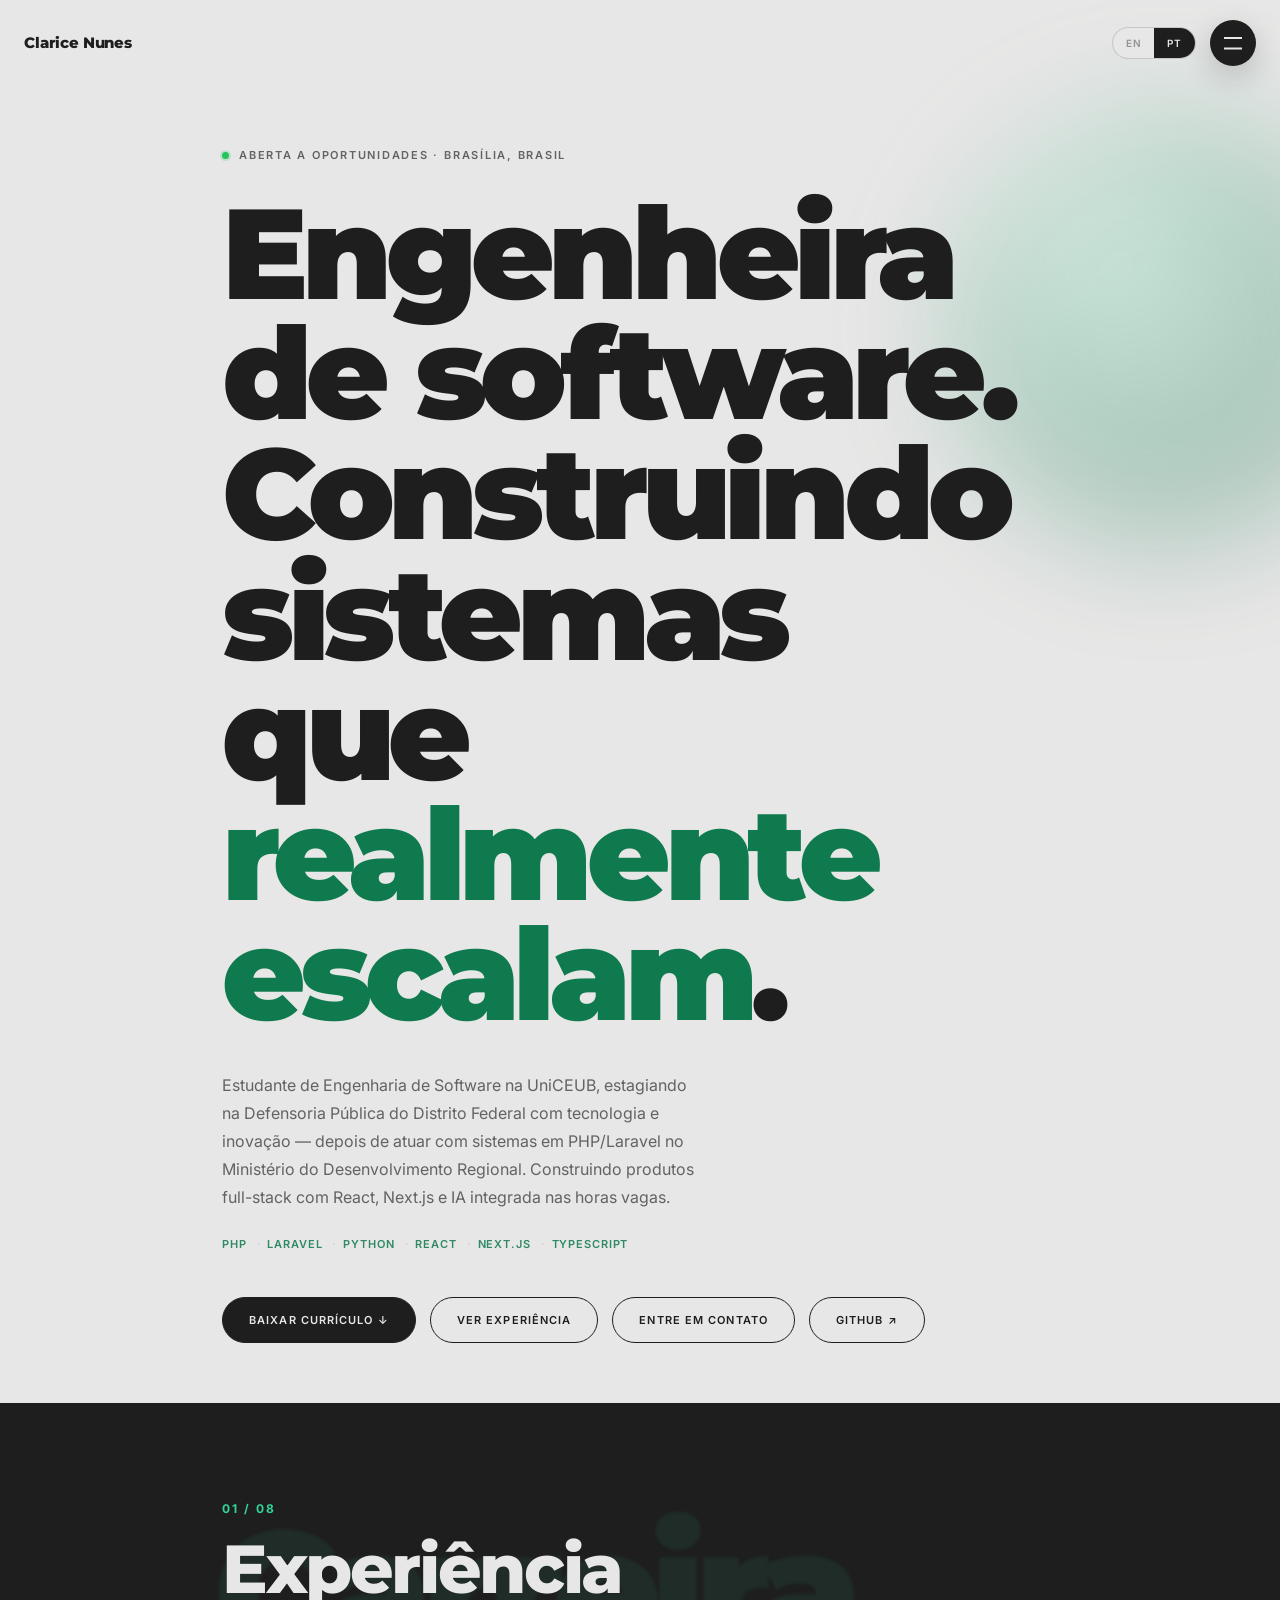
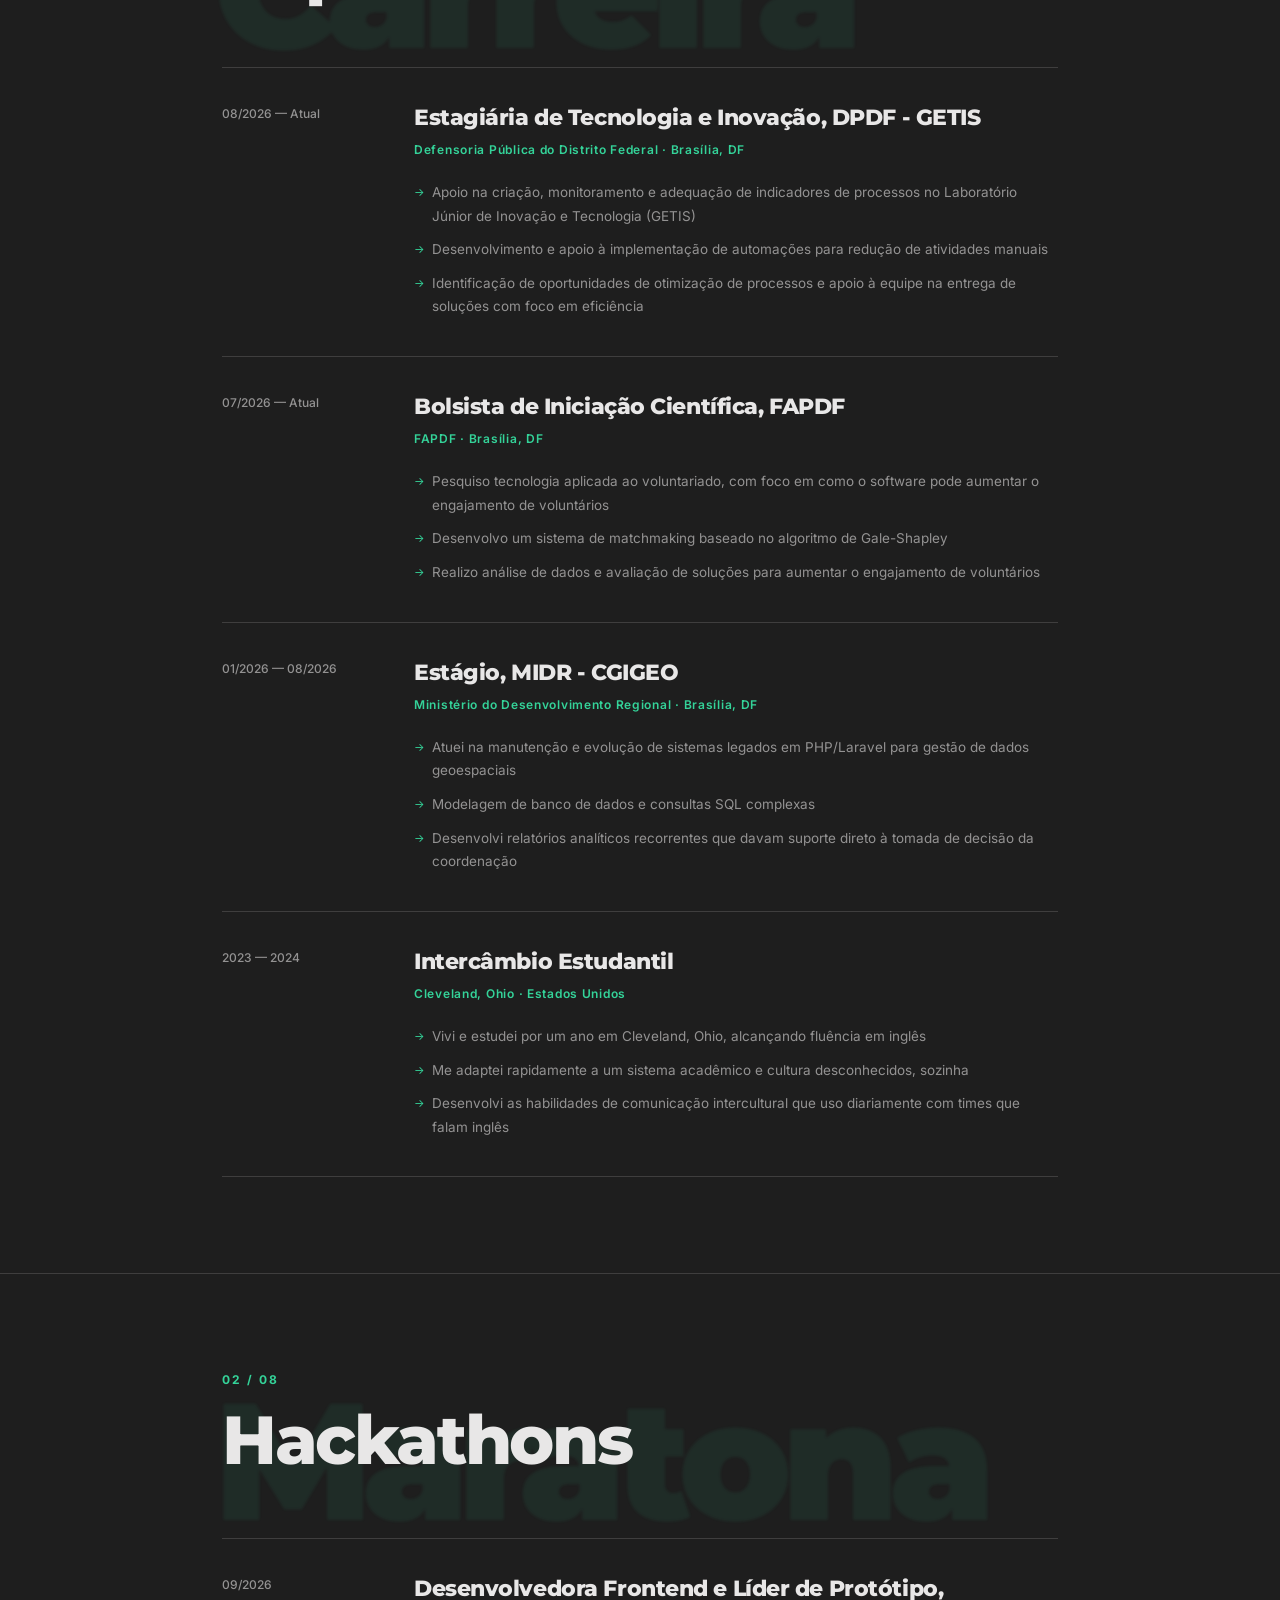
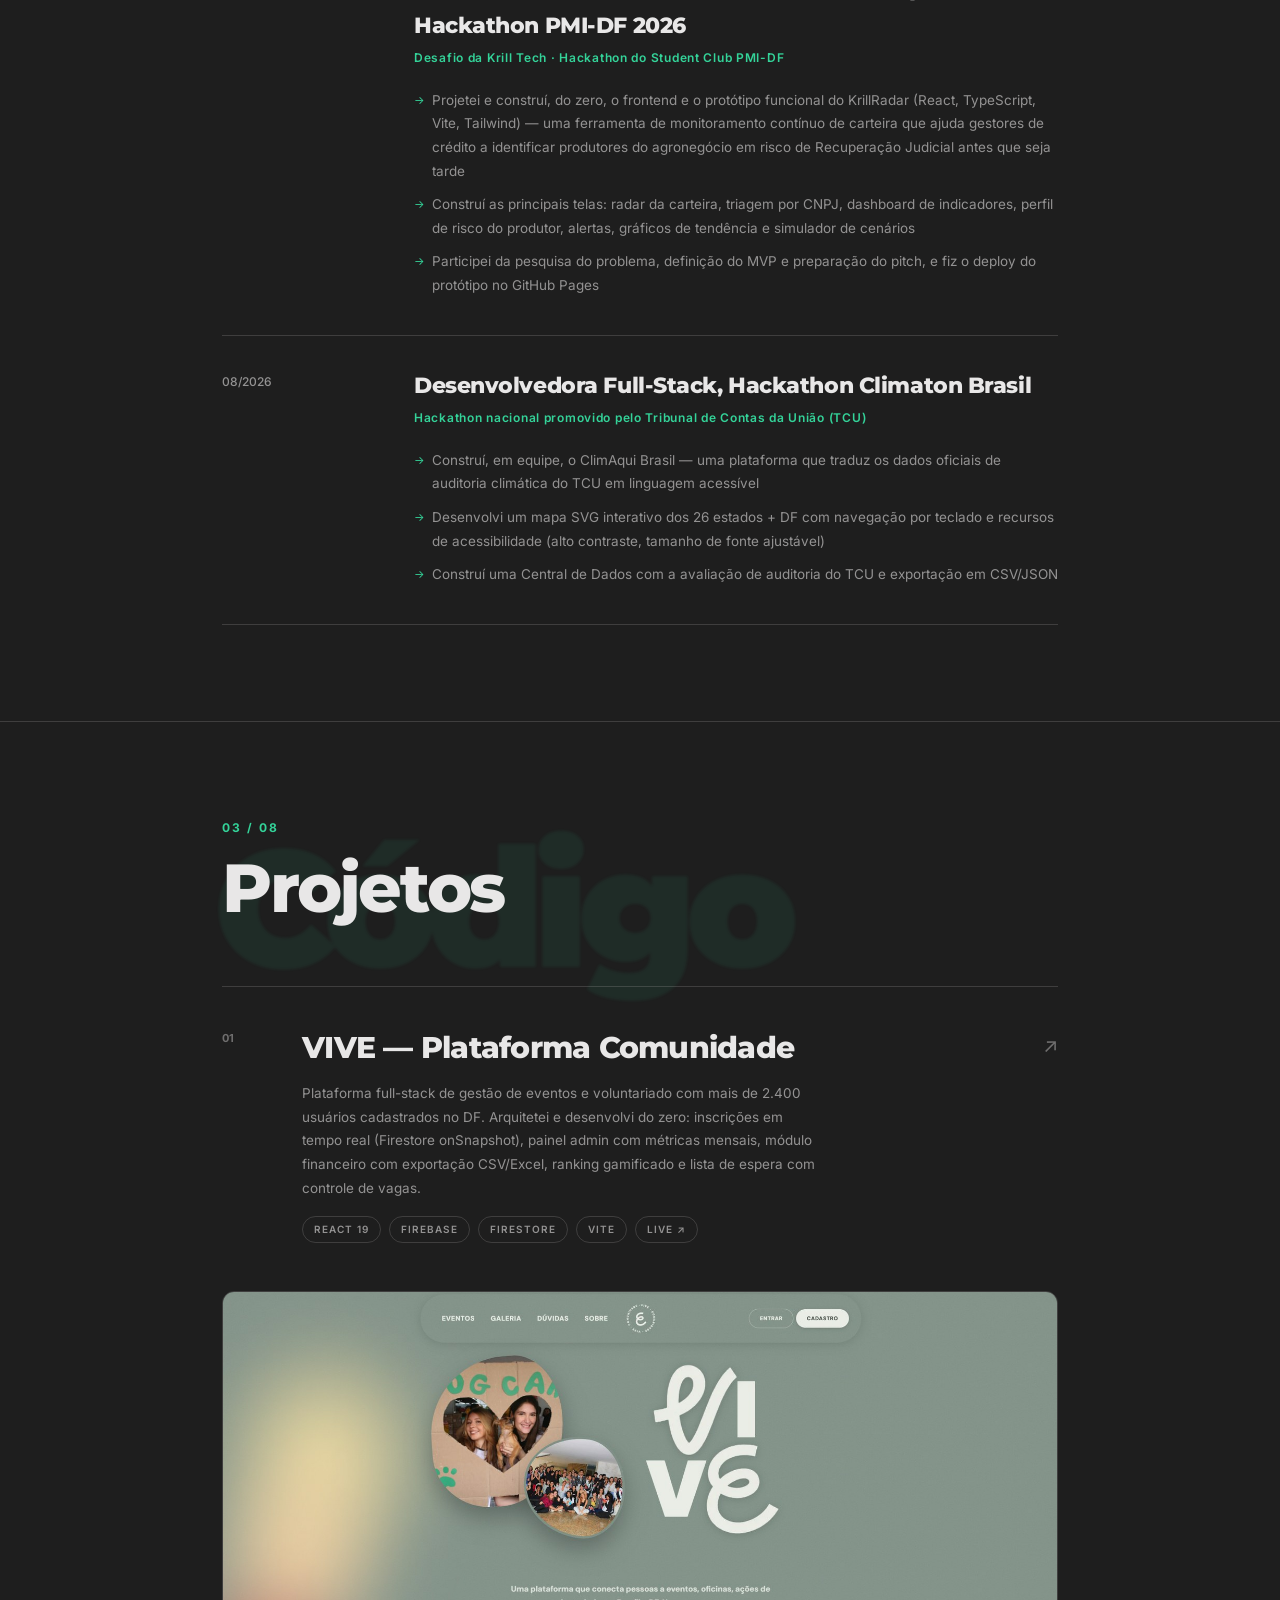
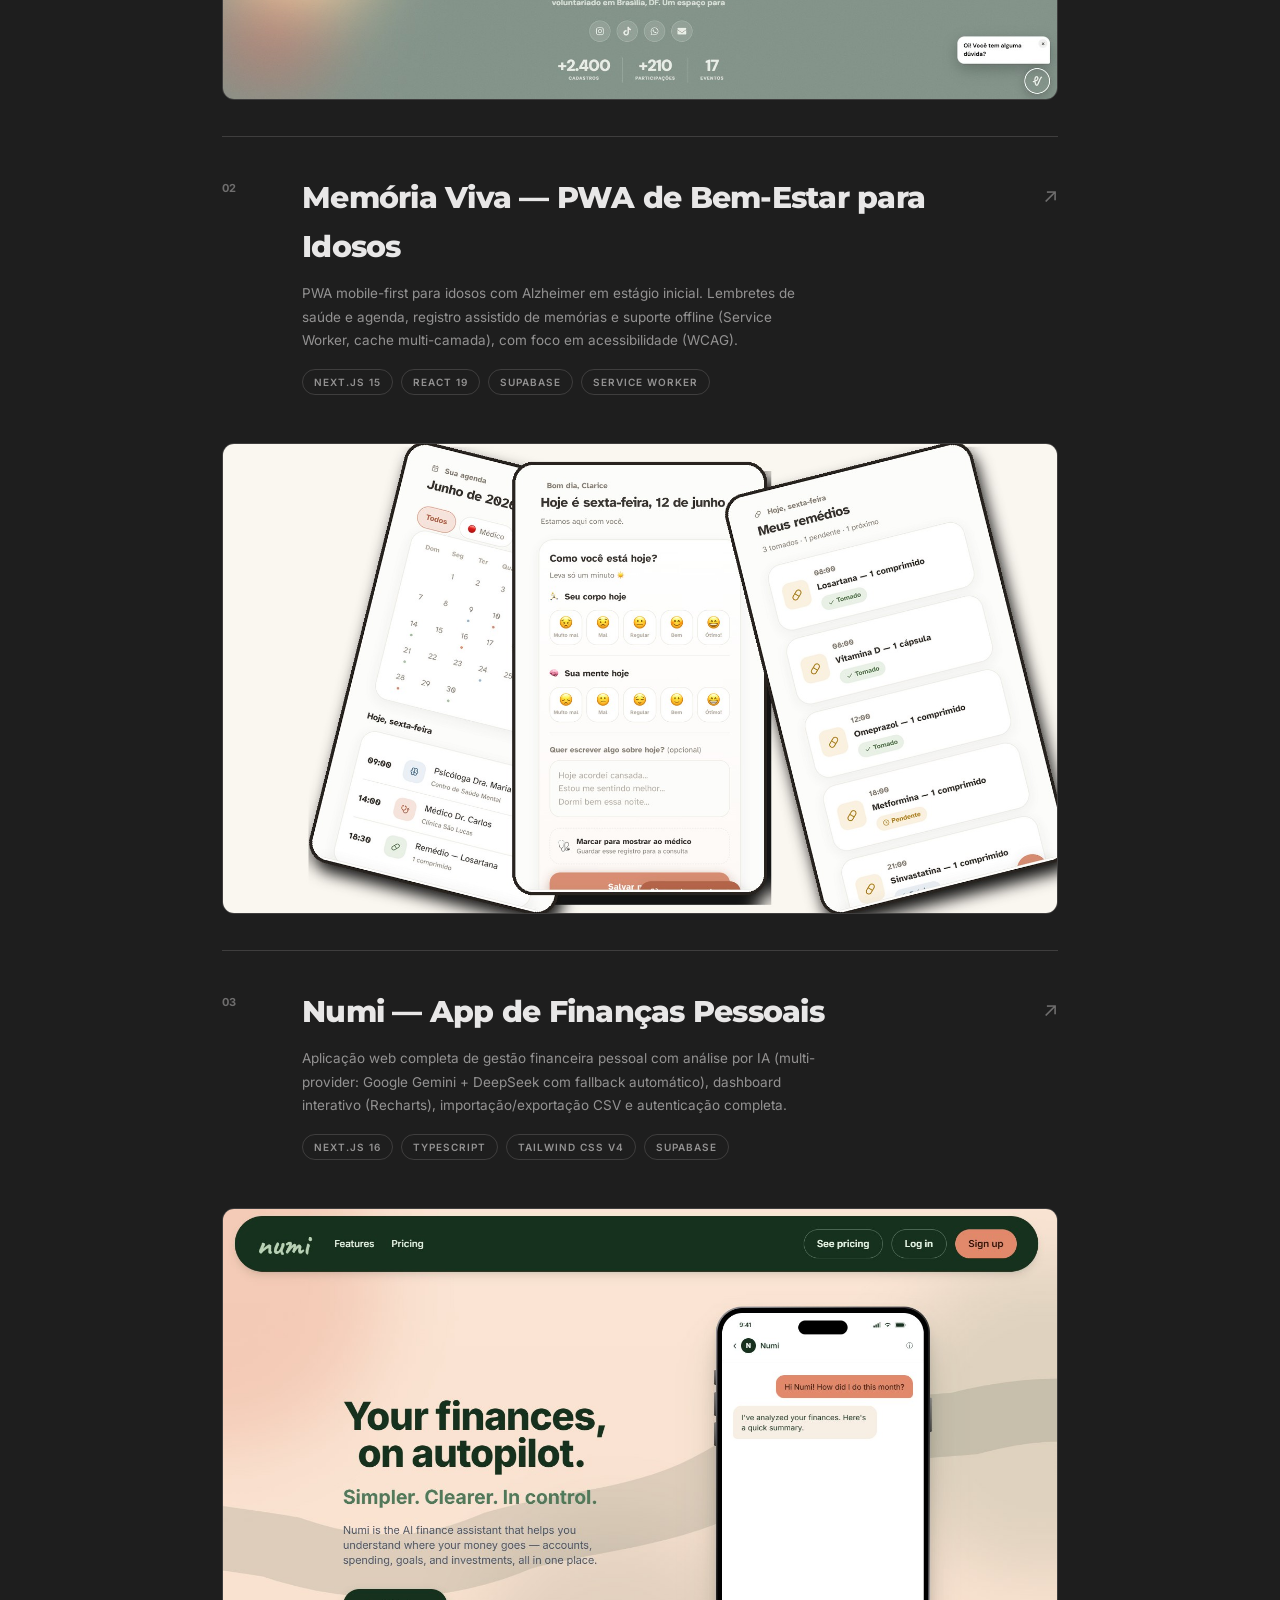
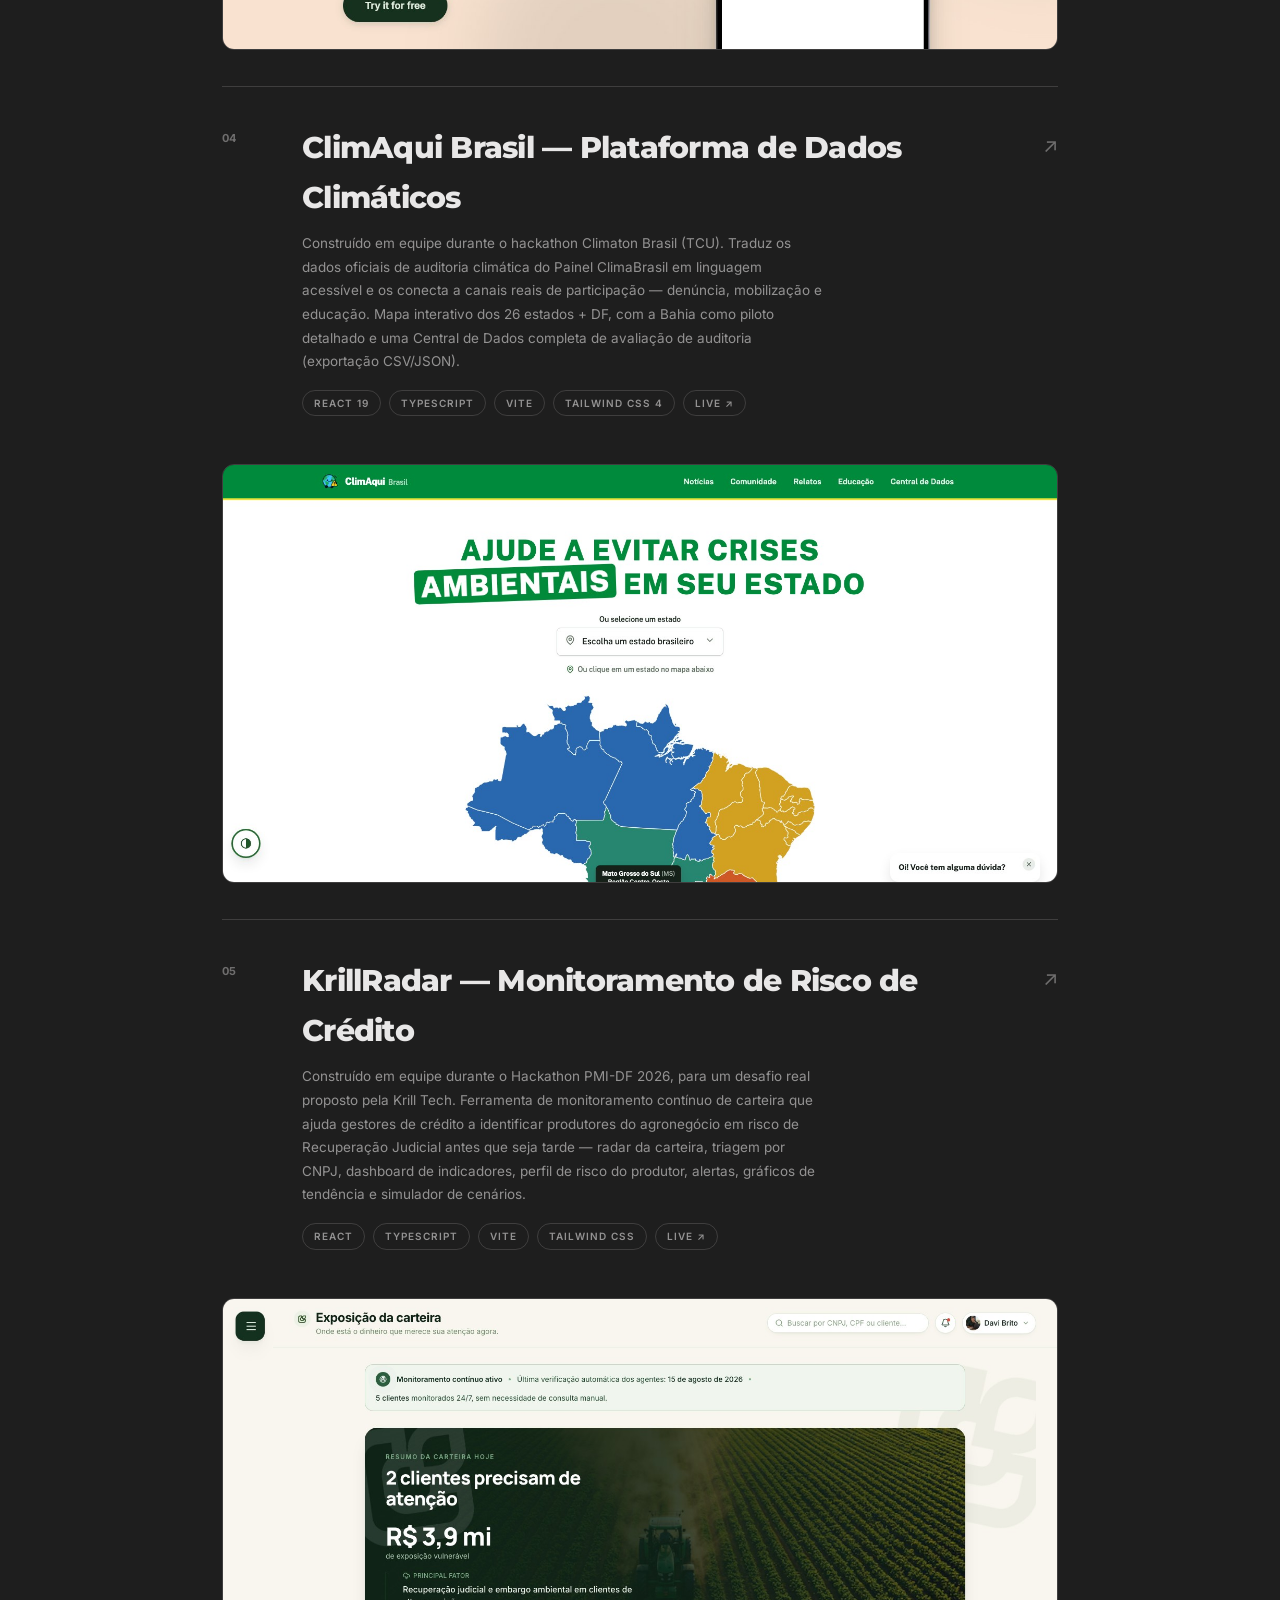
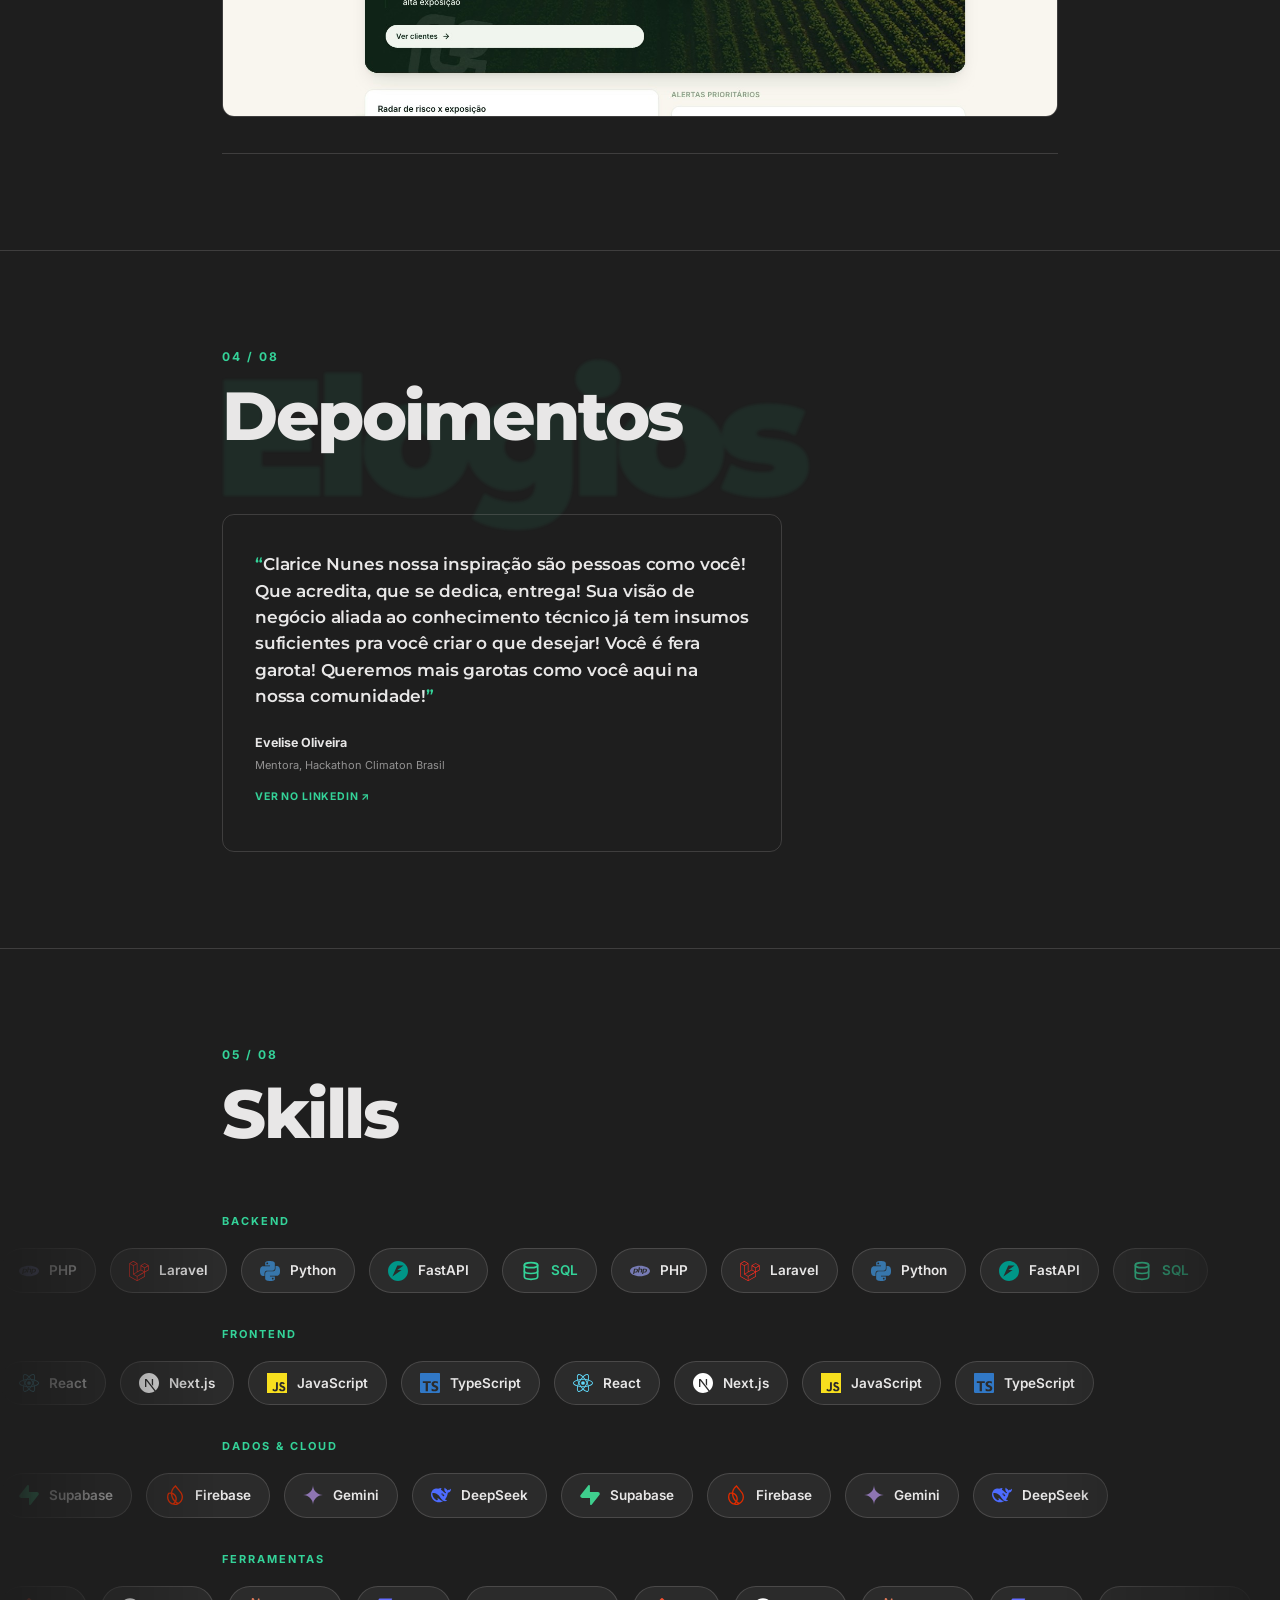
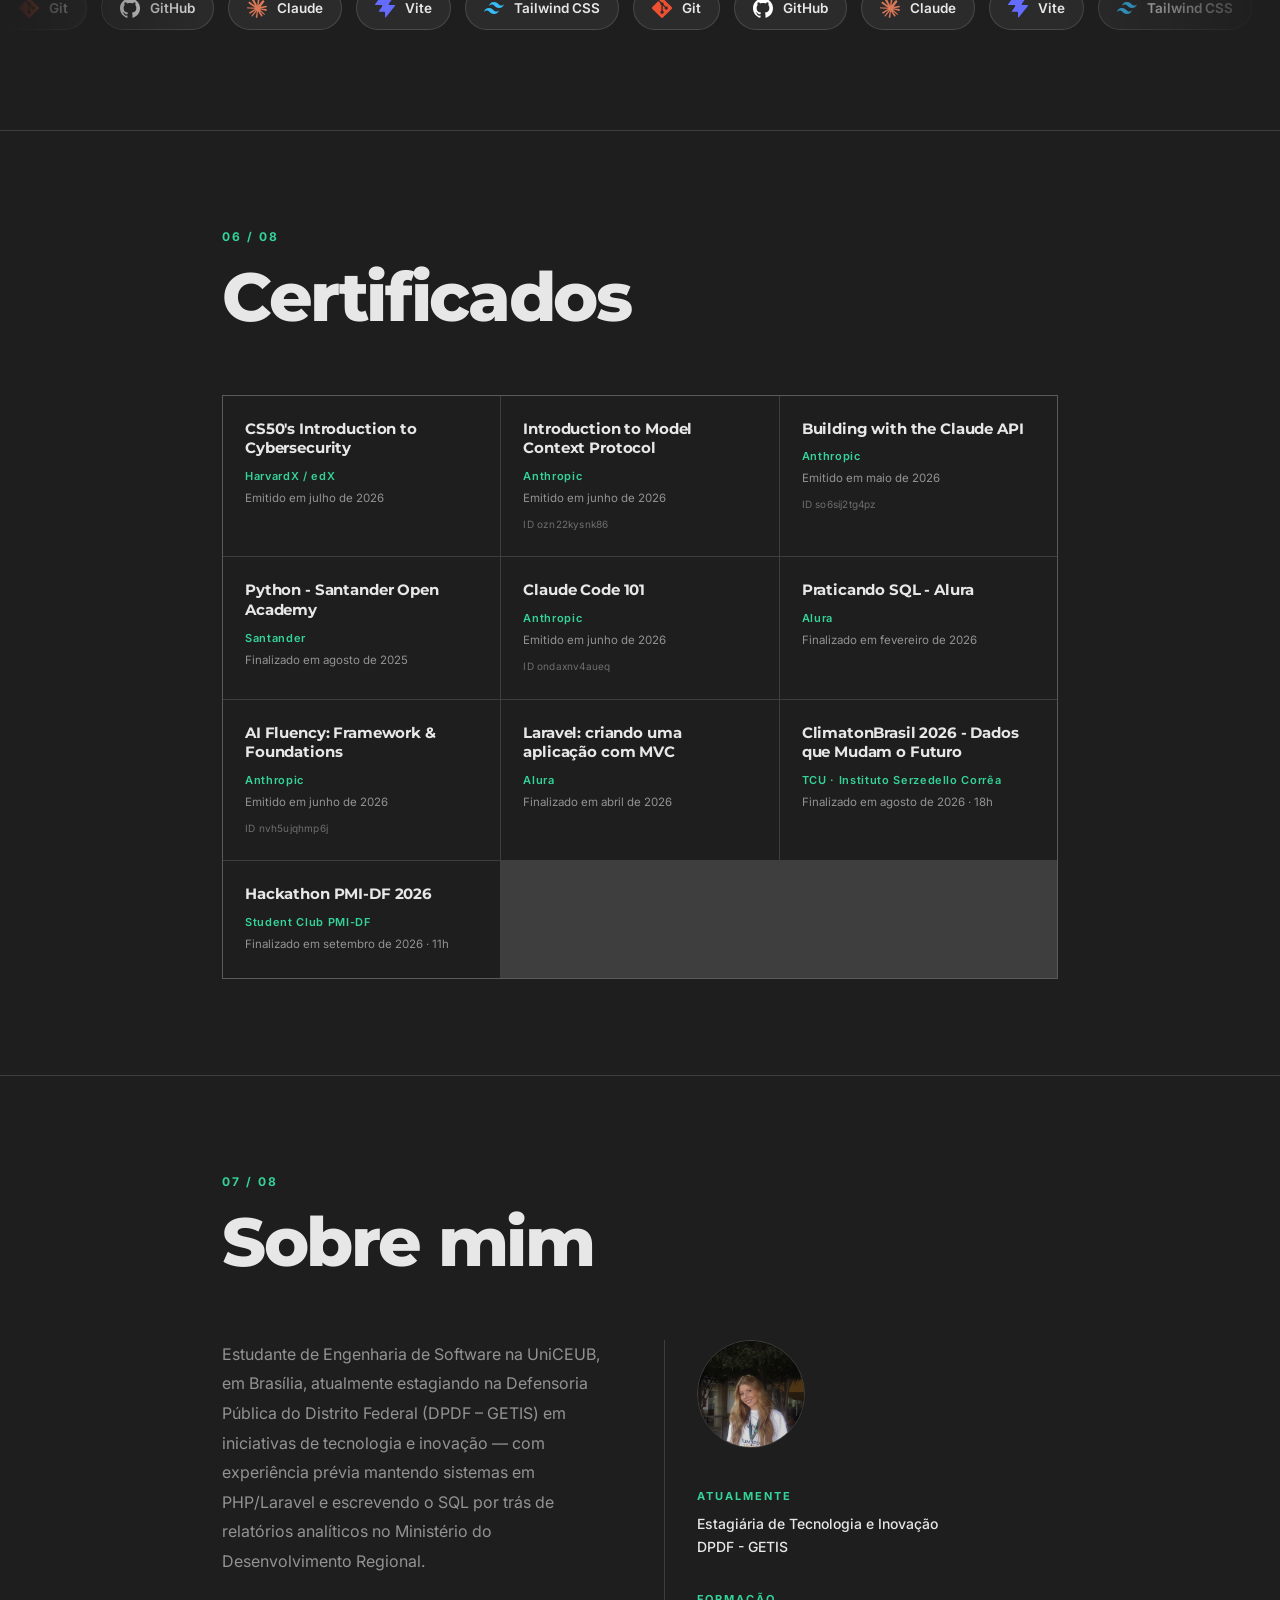
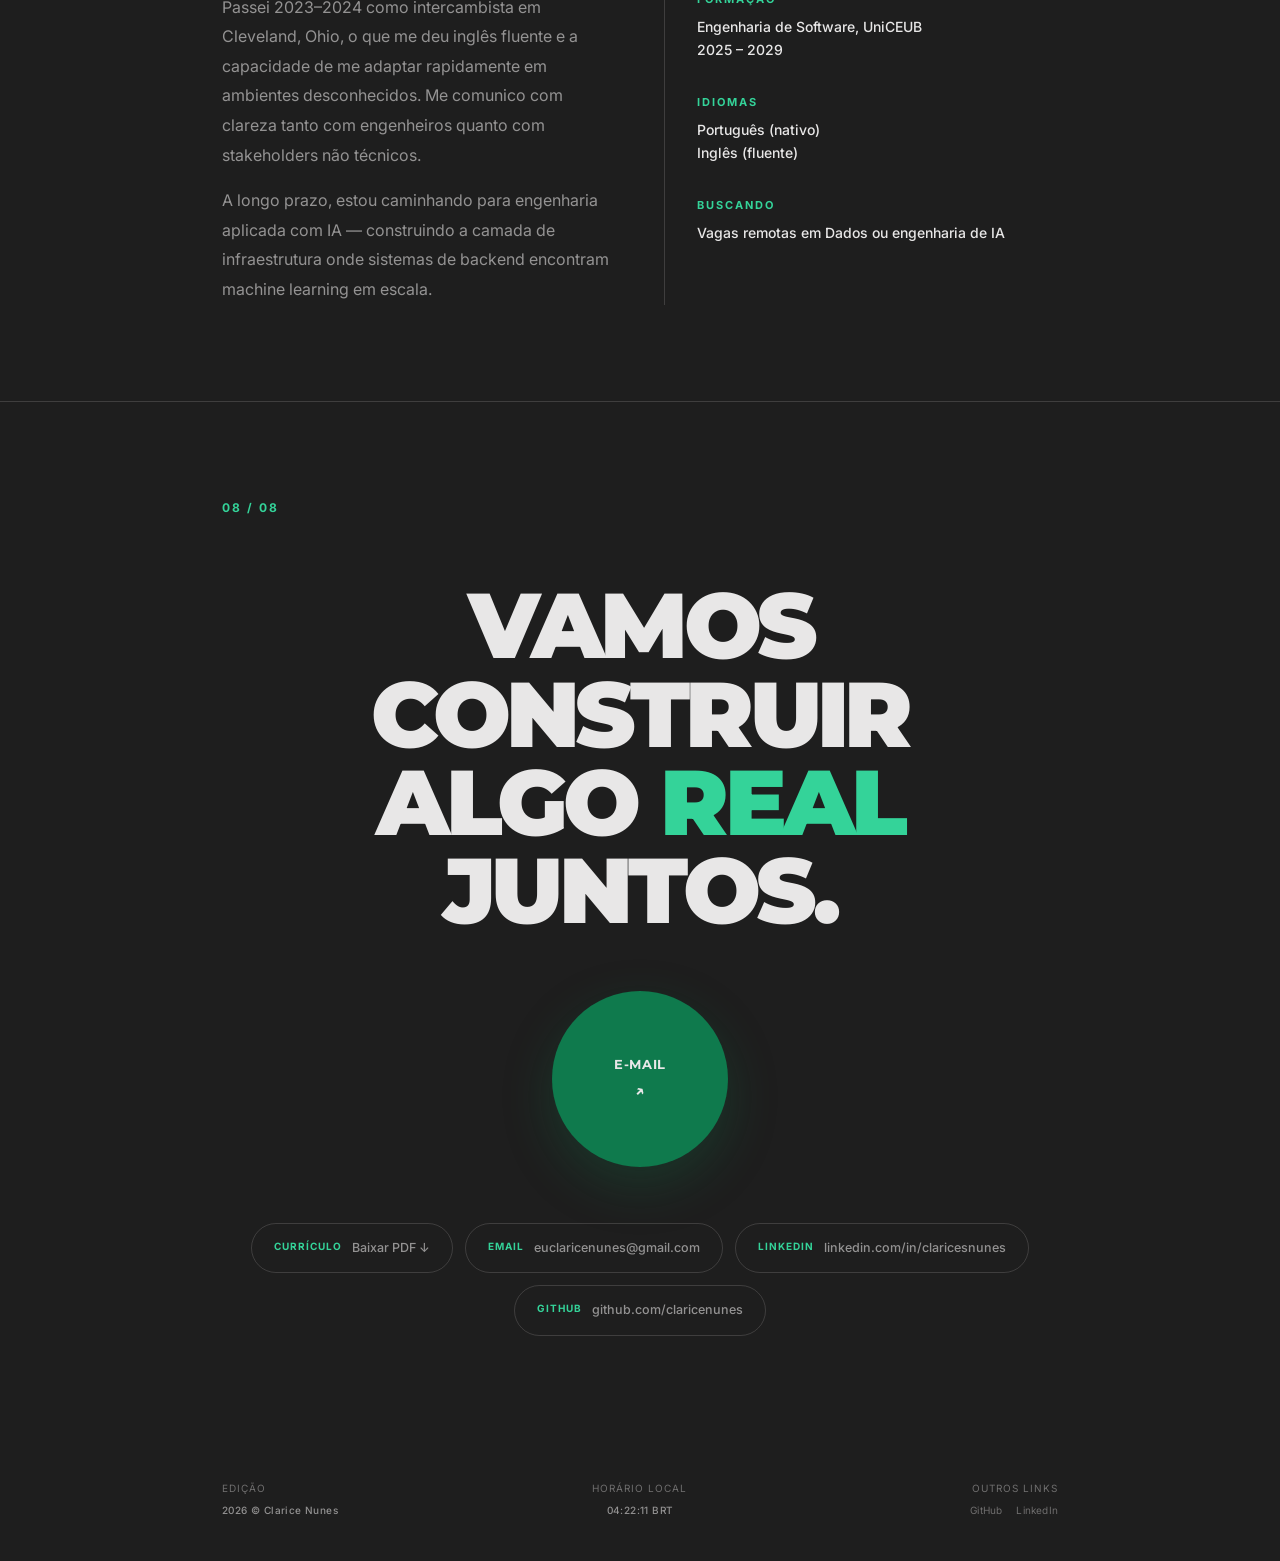
==== commit 6db8f12e: "feat: hackathon" ====
--- a/index.html
+++ b/index.html
@@ -571,12 +571,13 @@
   <div id="menu-overlay" role="dialog" aria-modal="true" aria-hidden="true">
     <ul class="menu-list">
       <li><button class="menu-item" data-target="experience"><span class="menu-item-num">01</span><span class="menu-item-label" data-en="Experience" data-pt="Experiência">Experience</span></button></li>
-      <li><button class="menu-item" data-target="projects"><span class="menu-item-num">02</span><span class="menu-item-label" data-en="Projects" data-pt="Projetos">Projects</span></button></li>
-      <li><button class="menu-item" data-target="testimonials"><span class="menu-item-num">03</span><span class="menu-item-label" data-en="Testimonials" data-pt="Depoimentos">Testimonials</span></button></li>
-      <li><button class="menu-item" data-target="skills"><span class="menu-item-num">04</span><span class="menu-item-label">Skills</span></button></li>
-      <li><button class="menu-item" data-target="certificates"><span class="menu-item-num">05</span><span class="menu-item-label" data-en="Certificates" data-pt="Certificados">Certificates</span></button></li>
-      <li><button class="menu-item" data-target="about"><span class="menu-item-num">06</span><span class="menu-item-label" data-en="About" data-pt="Sobre">About</span></button></li>
-      <li><button class="menu-item" data-target="contact"><span class="menu-item-num">07</span><span class="menu-item-label" data-en="Contact" data-pt="Contato">Contact</span></button></li>
+      <li><button class="menu-item" data-target="hackathons"><span class="menu-item-num">02</span><span class="menu-item-label" data-en="Hackathons" data-pt="Hackathons">Hackathons</span></button></li>
+      <li><button class="menu-item" data-target="projects"><span class="menu-item-num">03</span><span class="menu-item-label" data-en="Projects" data-pt="Projetos">Projects</span></button></li>
+      <li><button class="menu-item" data-target="testimonials"><span class="menu-item-num">04</span><span class="menu-item-label" data-en="Testimonials" data-pt="Depoimentos">Testimonials</span></button></li>
+      <li><button class="menu-item" data-target="skills"><span class="menu-item-num">05</span><span class="menu-item-label">Skills</span></button></li>
+      <li><button class="menu-item" data-target="certificates"><span class="menu-item-num">06</span><span class="menu-item-label" data-en="Certificates" data-pt="Certificados">Certificates</span></button></li>
+      <li><button class="menu-item" data-target="about"><span class="menu-item-num">07</span><span class="menu-item-label" data-en="About" data-pt="Sobre">About</span></button></li>
+      <li><button class="menu-item" data-target="contact"><span class="menu-item-num">08</span><span class="menu-item-label" data-en="Contact" data-pt="Contato">Contact</span></button></li>
     </ul>
     <div class="menu-footer">
       <div>
@@ -638,7 +639,7 @@
       <div class="container">
         <div class="section-head reveal">
           <span class="section-ghost" aria-hidden="true" data-en="Work" data-pt="Carreira">Work</span>
-          <span class="section-num">01 / 07</span>
+          <span class="section-num">01 / 08</span>
           <h2 data-en="Experience" data-pt="Experiência">Experience</h2>
         </div>
         <div>
@@ -730,6 +731,77 @@
             </div>
           </div>
           <div class="exp-item reveal">
+            <div class="exp-date" data-en="2023 — 2024" data-pt="2023 — 2024">2023 — 2024</div>
+            <div>
+              <h3 class="exp-role"
+                  data-en="Exchange Student"
+                  data-pt="Intercâmbio Estudantil">
+                Exchange Student
+              </h3>
+              <p class="exp-company"
+                 data-en="Cleveland, Ohio · United States"
+                 data-pt="Cleveland, Ohio · Estados Unidos">
+                Cleveland, Ohio · United States
+              </p>
+              <ul class="exp-bullets">
+                <li data-en="Lived and studied for a year in Cleveland, Ohio, reaching fluent English"
+                    data-pt="Vivi e estudei por um ano em Cleveland, Ohio, alcançando fluência em inglês">
+                  Lived and studied for a year in Cleveland, Ohio, reaching fluent English
+                </li>
+                <li data-en="Adapted fast to an unfamiliar academic system and culture, on my own"
+                    data-pt="Me adaptei rapidamente a um sistema acadêmico e cultura desconhecidos, sozinha">
+                  Adapted fast to an unfamiliar academic system and culture, on my own
+                </li>
+                <li data-en="Built the cross-cultural communication skills I use daily with English-speaking teams"
+                    data-pt="Desenvolvi as habilidades de comunicação intercultural que uso diariamente com times que falam inglês">
+                  Built the cross-cultural communication skills I use daily with English-speaking teams
+                </li>
+              </ul>
+            </div>
+          </div>
+        </div>
+      </div>
+    </section>
+
+    <!-- ── HACKATHONS ── -->
+    <section id="hackathons">
+      <div class="container">
+        <div class="section-head reveal">
+          <span class="section-ghost" aria-hidden="true" data-en="Sprint" data-pt="Maratona">Sprint</span>
+          <span class="section-num">02 / 08</span>
+          <h2 data-en="Hackathons" data-pt="Hackathons">Hackathons</h2>
+        </div>
+        <div>
+          <div class="exp-item reveal">
+            <div class="exp-date" data-en="09/2026" data-pt="09/2026">09/2026</div>
+            <div>
+              <h3 class="exp-role"
+                  data-en="Frontend Developer &amp; Prototype Lead, Hackathon PMI-DF 2026"
+                  data-pt="Desenvolvedora Frontend e Líder de Protótipo, Hackathon PMI-DF 2026">
+                Frontend Developer &amp; Prototype Lead, Hackathon PMI-DF 2026
+              </h3>
+              <p class="exp-company"
+                 data-en="Krill Tech challenge · Student Club PMI-DF hackathon"
+                 data-pt="Desafio da Krill Tech · Hackathon do Student Club PMI-DF">
+                Krill Tech challenge · Student Club PMI-DF hackathon
+              </p>
+              <ul class="exp-bullets">
+                <li data-en="Designed and built KrillRadar's frontend and functional prototype from scratch (React, TypeScript, Vite, Tailwind) — a continuous portfolio-monitoring tool that helps credit managers spot agribusiness producers at risk of Judicial Recovery before it's too late"
+                    data-pt="Projetei e construí, do zero, o frontend e o protótipo funcional do KrillRadar (React, TypeScript, Vite, Tailwind) — uma ferramenta de monitoramento contínuo de carteira que ajuda gestores de crédito a identificar produtores do agronegócio em risco de Recuperação Judicial antes que seja tarde">
+                  Designed and built KrillRadar's frontend and functional prototype from scratch (React, TypeScript, Vite, Tailwind) — a continuous portfolio-monitoring tool that helps credit managers spot agribusiness producers at risk of Judicial Recovery before it's too late
+                </li>
+                <li data-en="Built the core screens: portfolio radar, CNPJ-based screening, risk dashboard, producer risk profile, alerts, trend charts, and a scenario simulator"
+                    data-pt="Construí as principais telas: radar da carteira, triagem por CNPJ, dashboard de indicadores, perfil de risco do produtor, alertas, gráficos de tendência e simulador de cenários">
+                  Built the core screens: portfolio radar, CNPJ-based screening, risk dashboard, producer risk profile, alerts, trend charts, and a scenario simulator
+                </li>
+                <li data-en="Contributed to problem research, MVP scoping, and pitch prep, and deployed the prototype to GitHub Pages"
+                    data-pt="Participei da pesquisa do problema, definição do MVP e preparação do pitch, e fiz o deploy do protótipo no GitHub Pages">
+                  Contributed to problem research, MVP scoping, and pitch prep, and deployed the prototype to GitHub Pages
+                </li>
+              </ul>
+            </div>
+          </div>
+          <div class="exp-item reveal">
             <div class="exp-date" data-en="08/2026" data-pt="08/2026">08/2026</div>
             <div>
               <h3 class="exp-role"
@@ -758,35 +830,6 @@
               </ul>
             </div>
           </div>
-          <div class="exp-item reveal">
-            <div class="exp-date" data-en="2023 — 2024" data-pt="2023 — 2024">2023 — 2024</div>
-            <div>
-              <h3 class="exp-role"
-                  data-en="Exchange Student"
-                  data-pt="Intercâmbio Estudantil">
-                Exchange Student
-              </h3>
-              <p class="exp-company"
-                 data-en="Cleveland, Ohio · United States"
-                 data-pt="Cleveland, Ohio · Estados Unidos">
-                Cleveland, Ohio · United States
-              </p>
-              <ul class="exp-bullets">
-                <li data-en="Lived and studied for a year in Cleveland, Ohio, reaching fluent English"
-                    data-pt="Vivi e estudei por um ano em Cleveland, Ohio, alcançando fluência em inglês">
-                  Lived and studied for a year in Cleveland, Ohio, reaching fluent English
-                </li>
-                <li data-en="Adapted fast to an unfamiliar academic system and culture, on my own"
-                    data-pt="Me adaptei rapidamente a um sistema acadêmico e cultura desconhecidos, sozinha">
-                  Adapted fast to an unfamiliar academic system and culture, on my own
-                </li>
-                <li data-en="Built the cross-cultural communication skills I use daily with English-speaking teams"
-                    data-pt="Desenvolvi as habilidades de comunicação intercultural que uso diariamente com times que falam inglês">
-                  Built the cross-cultural communication skills I use daily with English-speaking teams
-                </li>
-              </ul>
-            </div>
-          </div>
         </div>
       </div>
     </section>
@@ -796,7 +839,7 @@
       <div class="container">
         <div class="section-head reveal">
           <span class="section-ghost" aria-hidden="true" data-en="Build" data-pt="Código">Build</span>
-          <span class="section-num">02 / 07</span>
+          <span class="section-num">03 / 08</span>
           <h2 data-en="Projects" data-pt="Projetos">Projects</h2>
         </div>
         <div class="projects-list">
@@ -899,6 +942,31 @@
             </div>
           </a>
 
+          <a href="https://claricenunes.github.io/krilltech/" target="_blank" class="project-item reveal">
+            <span class="project-num">05</span>
+            <div class="project-body">
+              <h3 class="project-title"
+                  data-en="KrillRadar — Credit Risk Monitoring"
+                  data-pt="KrillRadar — Monitoramento de Risco de Crédito">
+                KrillRadar — Credit Risk Monitoring
+              </h3>
+              <p class="project-desc"
+                 data-en="Built in a team during Hackathon PMI-DF 2026, for a real challenge posed by Krill Tech. Continuous portfolio-monitoring tool that helps credit managers spot agribusiness producers at risk of Judicial Recovery before it's too late — portfolio radar, CNPJ-based screening, risk dashboard, producer risk profiles, alerts, trend charts, and a scenario simulator."
+                 data-pt="Construído em equipe durante o Hackathon PMI-DF 2026, para um desafio real proposto pela Krill Tech. Ferramenta de monitoramento contínuo de carteira que ajuda gestores de crédito a identificar produtores do agronegócio em risco de Recuperação Judicial antes que seja tarde — radar da carteira, triagem por CNPJ, dashboard de indicadores, perfil de risco do produtor, alertas, gráficos de tendência e simulador de cenários.">
+                Built in a team during Hackathon PMI-DF 2026, for a real challenge posed by Krill Tech. Continuous portfolio-monitoring tool that helps credit managers spot agribusiness producers at risk of Judicial Recovery before it's too late — portfolio radar, CNPJ-based screening, risk dashboard, producer risk profiles, alerts, trend charts, and a scenario simulator.
+              </p>
+              <div class="project-tags">
+                <span class="tag">React</span><span class="tag">TypeScript</span>
+                <span class="tag">Vite</span><span class="tag">Tailwind CSS</span>
+                <span class="tag">Live ↗</span>
+              </div>
+            </div>
+            <span class="project-arrow">↗</span>
+            <div class="project-image">
+              <img src="assets/project-krillradar.jpg" alt="KrillRadar — Credit Risk Monitoring screenshot" loading="lazy" width="1600" height="800">
+            </div>
+          </a>
+
         </div>
       </div>
     </section>
@@ -908,7 +976,7 @@
       <div class="container">
         <div class="section-head reveal">
           <span class="section-ghost" aria-hidden="true" data-en="Praise" data-pt="Elogios">Praise</span>
-          <span class="section-num">03 / 07</span>
+          <span class="section-num">04 / 08</span>
           <h2 data-en="Testimonials" data-pt="Depoimentos">Testimonials</h2>
         </div>
         <div class="testimonial-list">
@@ -932,7 +1000,7 @@
     <section id="skills">
       <div class="container">
         <div class="section-head reveal">
-          <span class="section-num">04 / 07</span>
+          <span class="section-num">05 / 08</span>
           <h2>Skills</h2>
         </div>
       </div>
@@ -1008,7 +1076,7 @@
     <section id="certificates">
       <div class="container">
         <div class="section-head reveal">
-          <span class="section-num">05 / 07</span>
+          <span class="section-num">06 / 08</span>
           <h2 data-en="Certificates" data-pt="Certificados">Certificates</h2>
         </div>
         <div class="cert-grid reveal">
@@ -1056,6 +1124,16 @@
             <p class="cert-issuer">Alura</p>
             <p class="cert-date" data-en="Completed April 2026" data-pt="Finalizado em abril de 2026">Completed April 2026</p>
           </div>
+          <div class="cert-card">
+            <p class="cert-title" data-en="Climaton Brasil 2026 — Data That Changes the Future" data-pt="ClimatonBrasil 2026 - Dados que Mudam o Futuro">Climaton Brasil 2026 — Data That Changes the Future</p>
+            <p class="cert-issuer" data-en="TCU · Instituto Serzedello Corrêa" data-pt="TCU · Instituto Serzedello Corrêa">TCU · Instituto Serzedello Corrêa</p>
+            <p class="cert-date" data-en="Completed August 2026 · 18h" data-pt="Finalizado em agosto de 2026 · 18h">Completed August 2026 · 18h</p>
+          </div>
+          <div class="cert-card">
+            <p class="cert-title">Hackathon PMI-DF 2026</p>
+            <p class="cert-issuer" data-en="Student Club PMI-DF" data-pt="Student Club PMI-DF">Student Club PMI-DF</p>
+            <p class="cert-date" data-en="Completed September 2026 · 11h" data-pt="Finalizado em setembro de 2026 · 11h">Completed September 2026 · 11h</p>
+          </div>
         </div>
       </div>
     </section>
@@ -1064,7 +1142,7 @@
     <section id="about">
       <div class="container">
         <div class="section-head reveal">
-          <span class="section-num">06 / 07</span>
+          <span class="section-num">07 / 08</span>
           <h2 data-en="About me" data-pt="Sobre mim">About me</h2>
         </div>
         <div class="about-grid">
@@ -1125,7 +1203,7 @@
     <section id="contact">
       <div class="container">
         <div class="section-head reveal" style="text-align:left">
-          <span class="section-num">07 / 07</span>
+          <span class="section-num">08 / 08</span>
         </div>
         <h2 class="contact-heading reveal"
             data-en="Let's build<br>something <em>real</em><br>together."
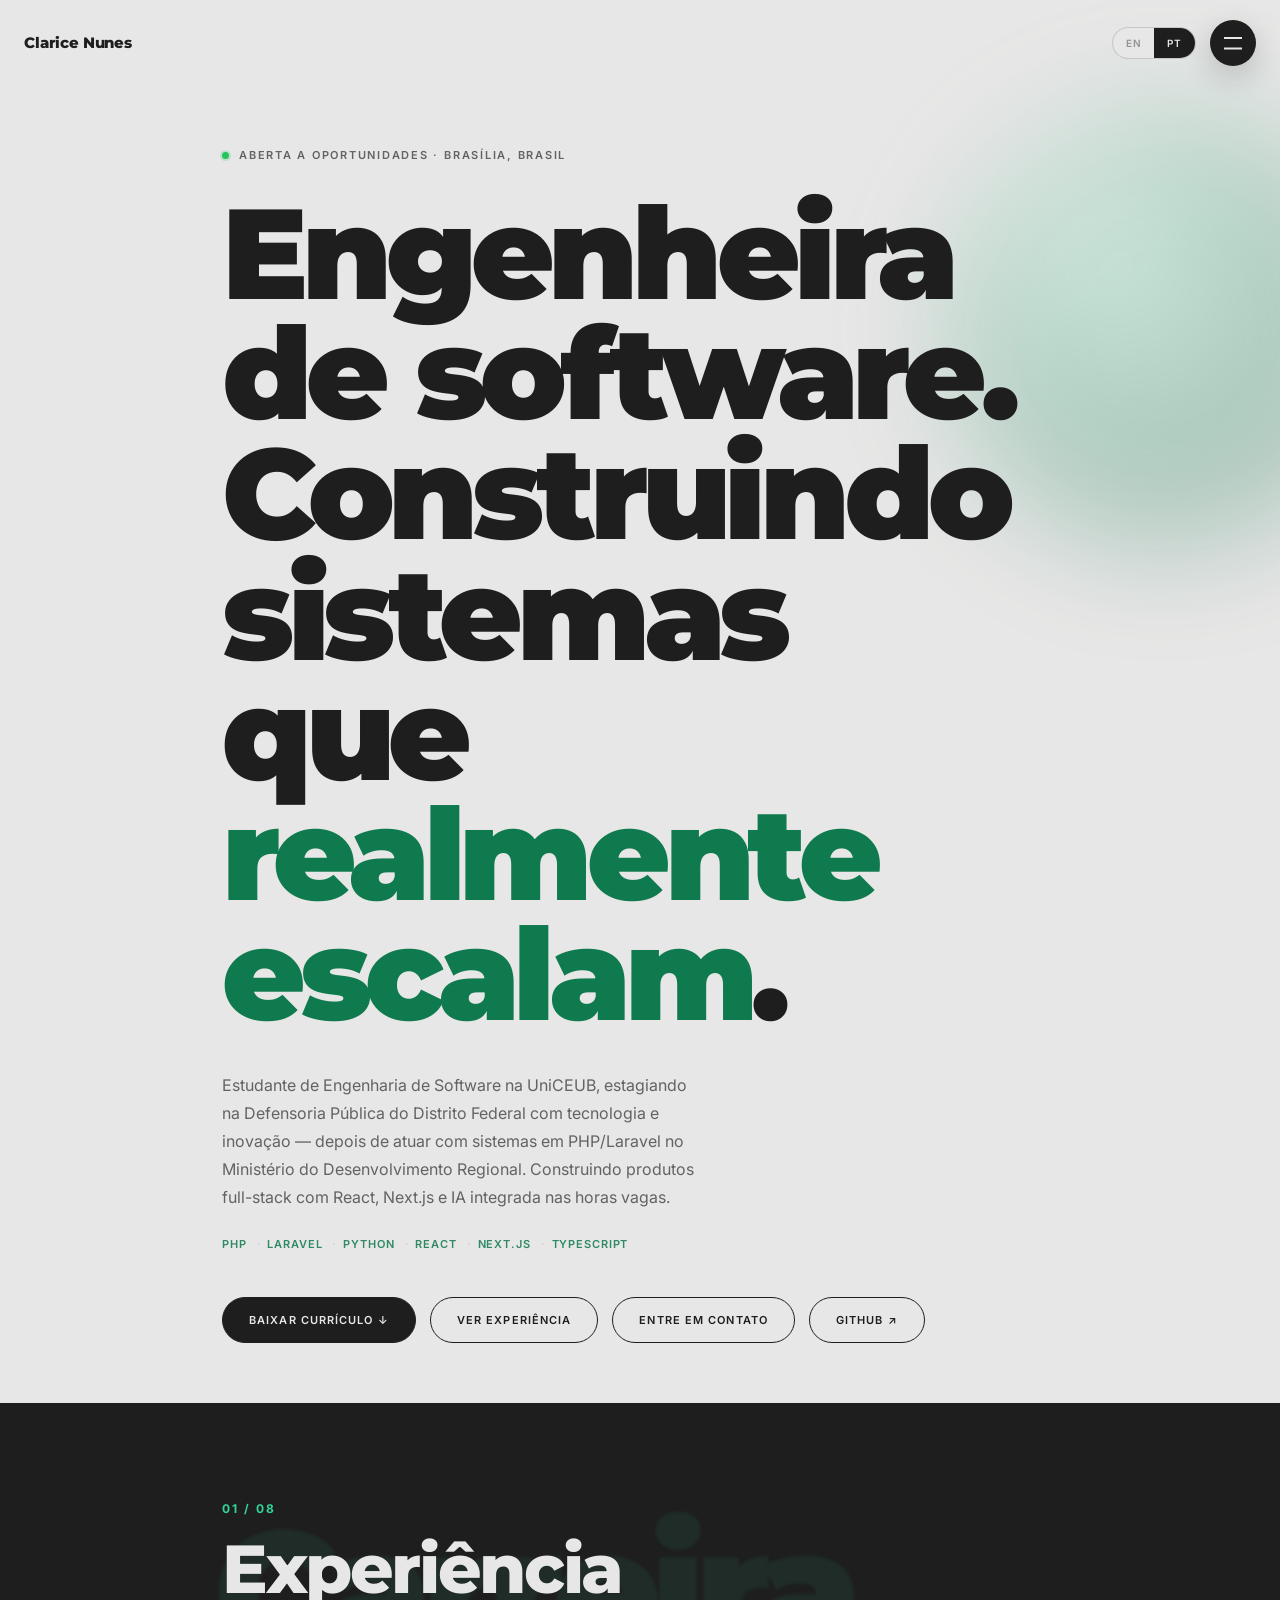
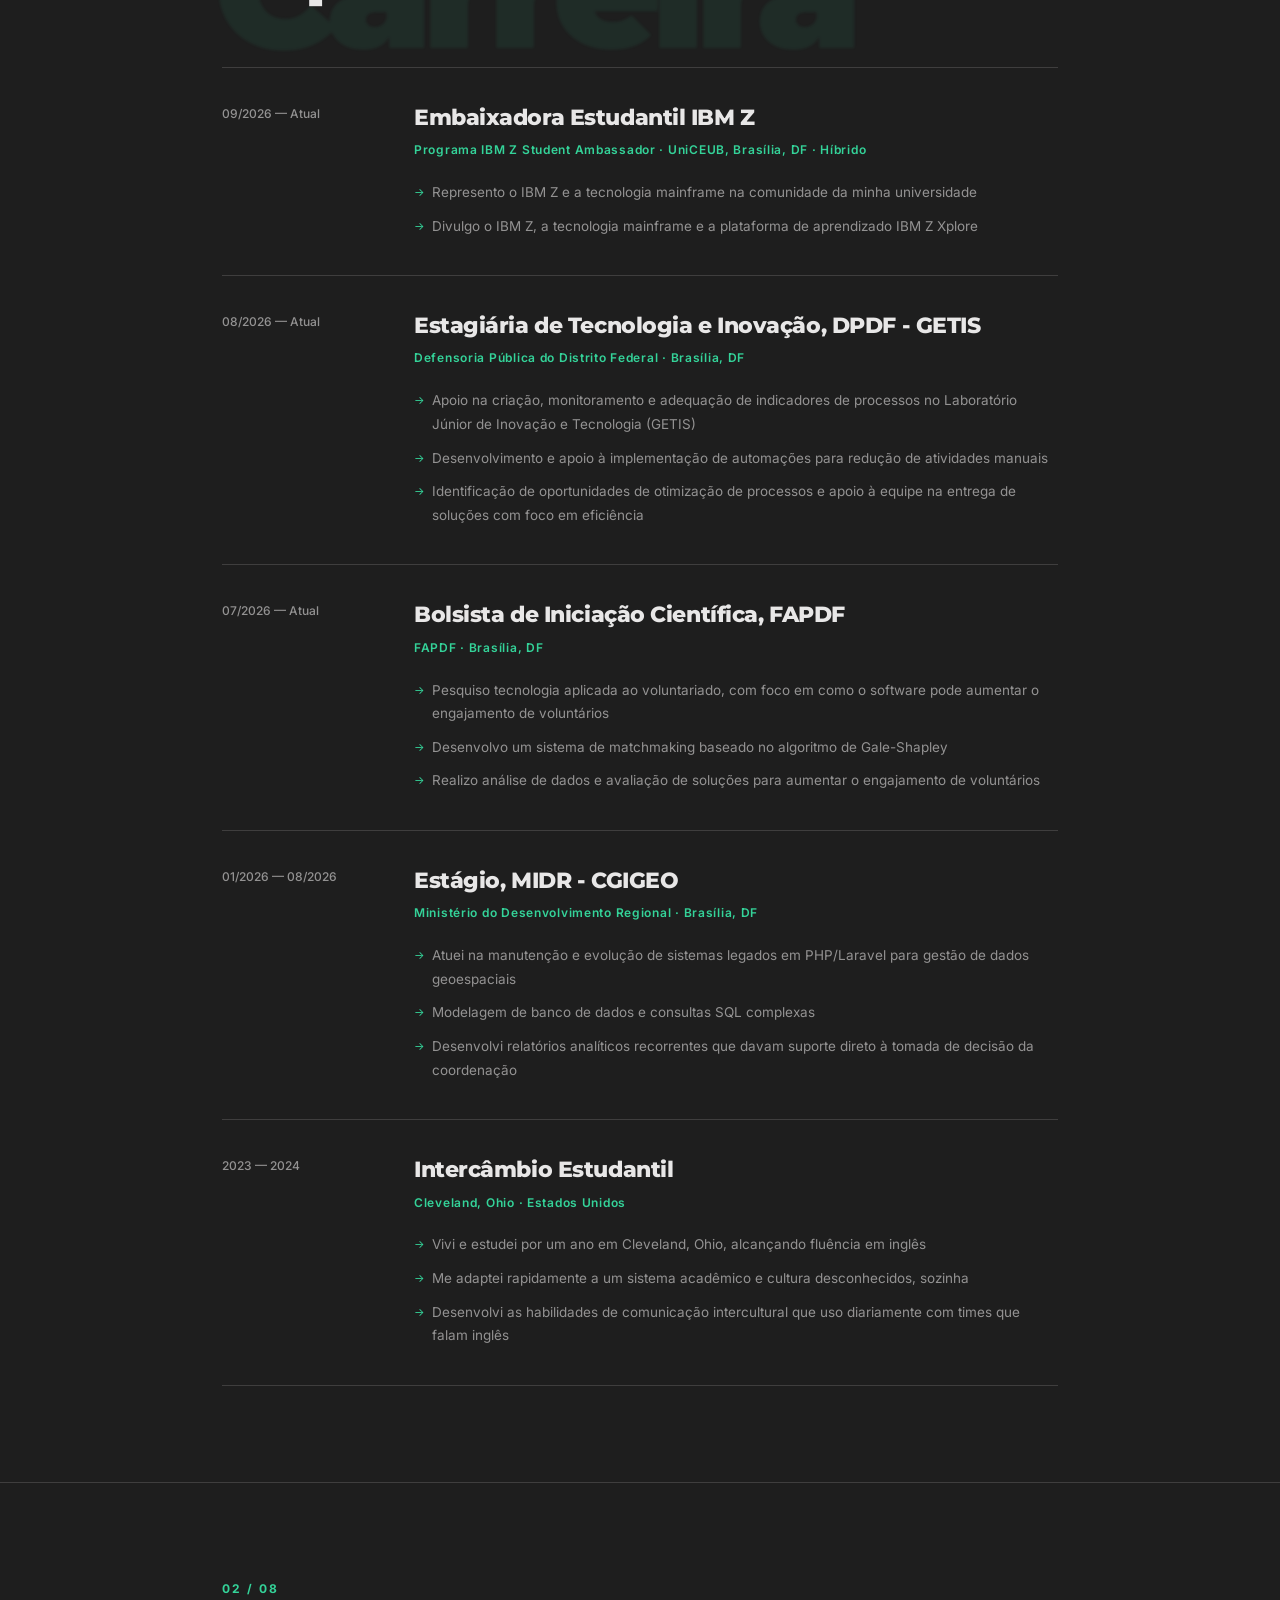
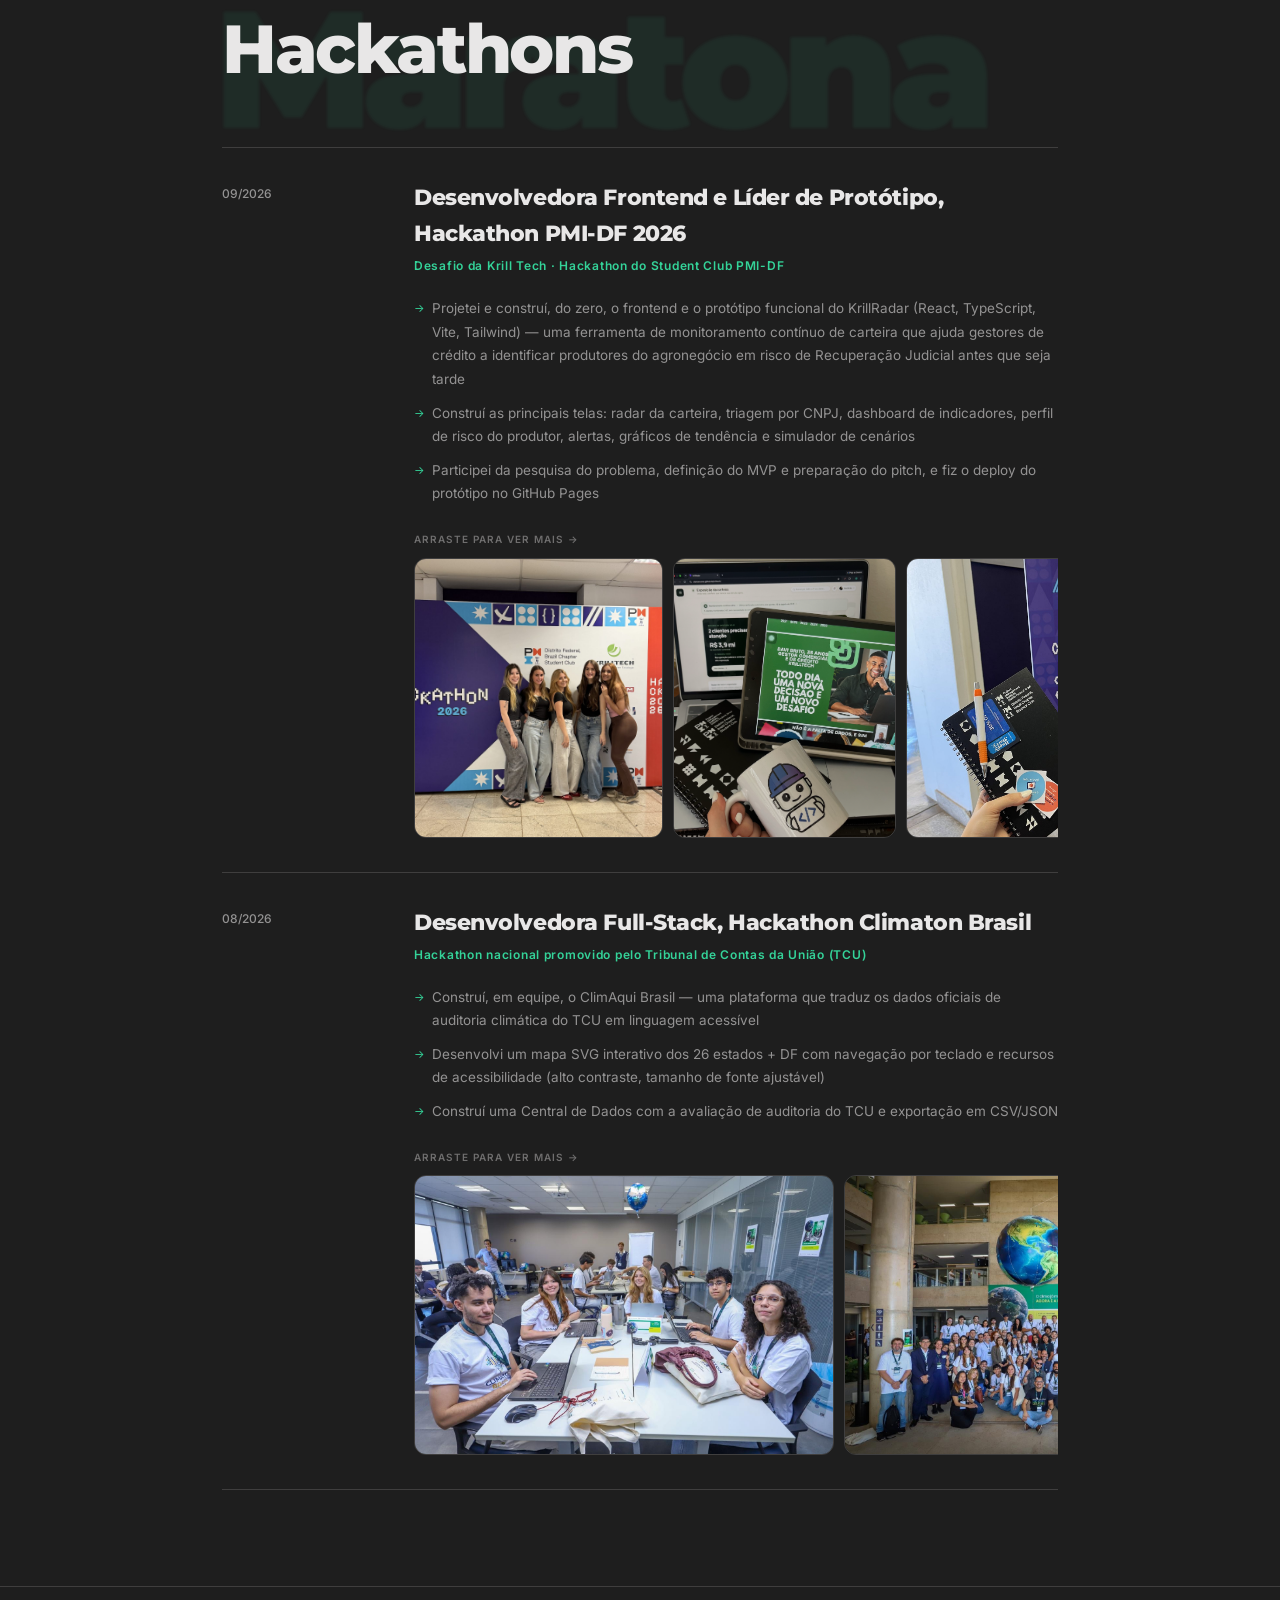
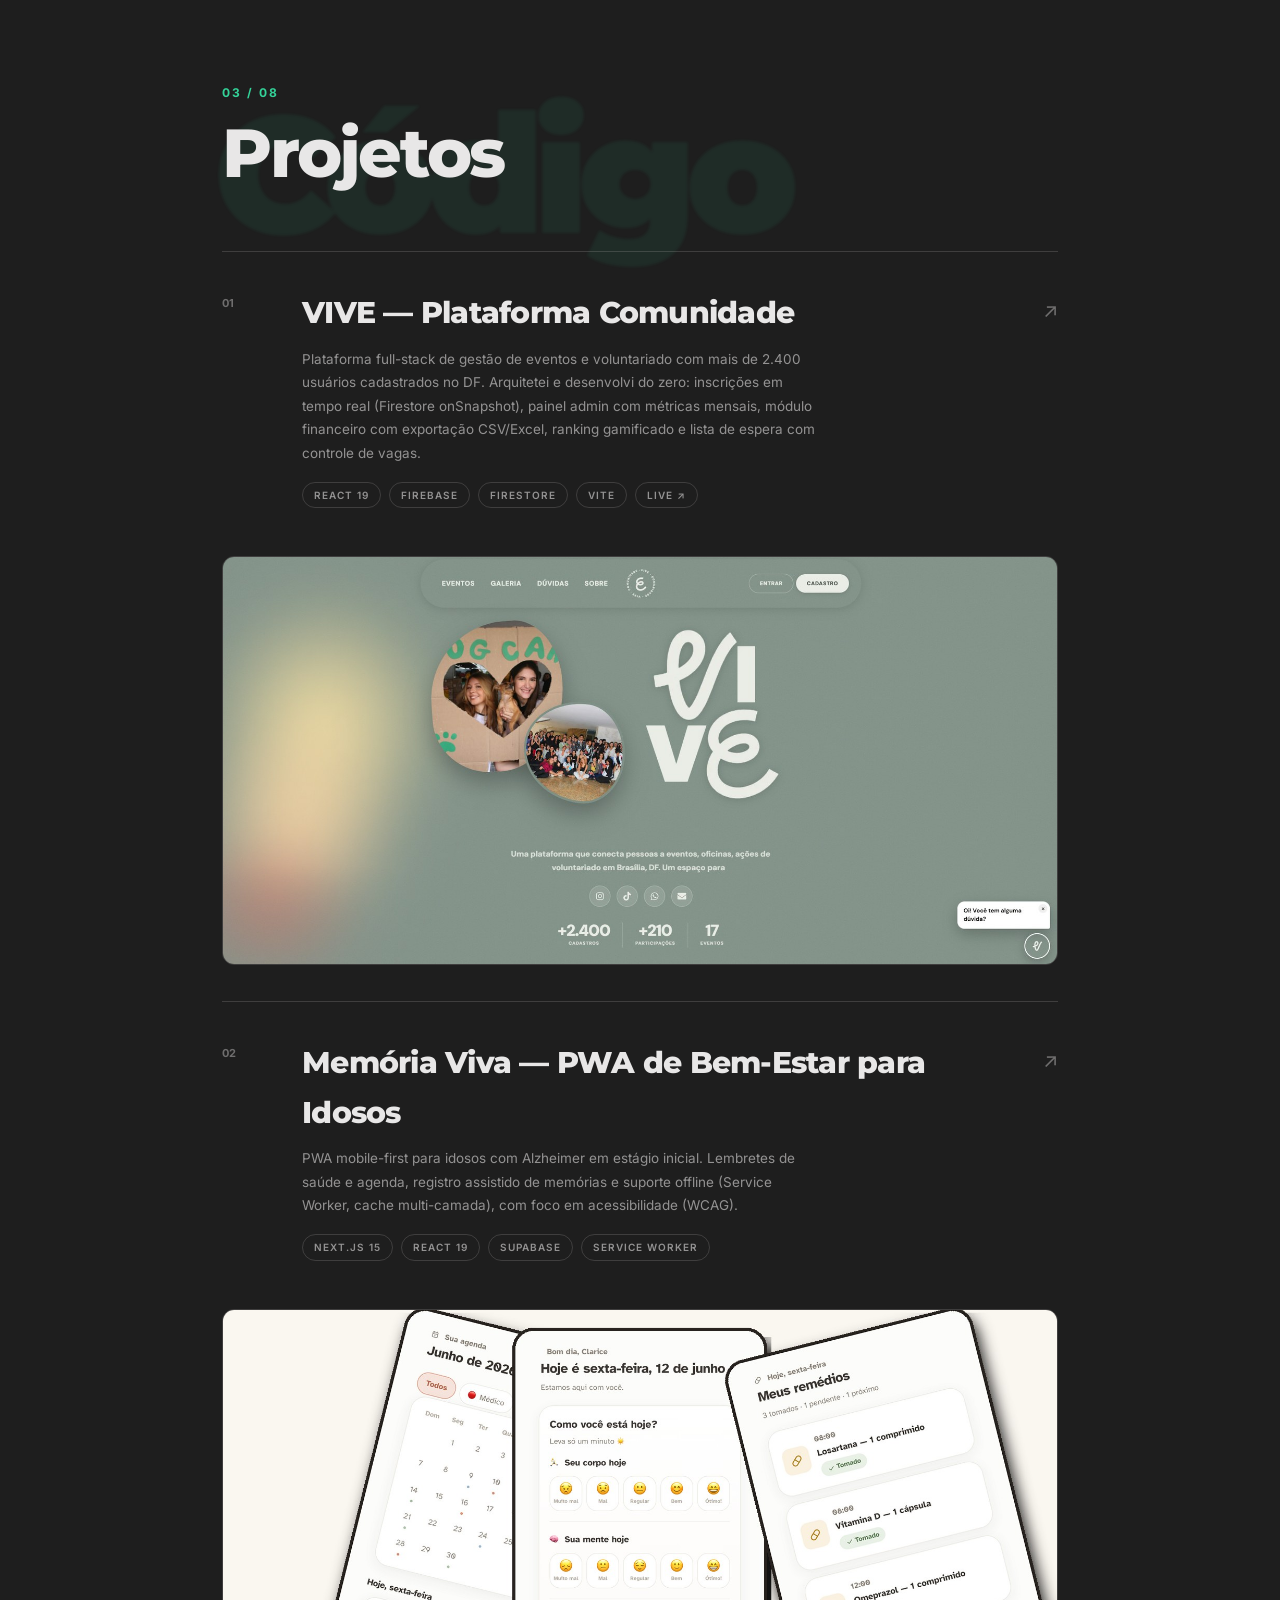
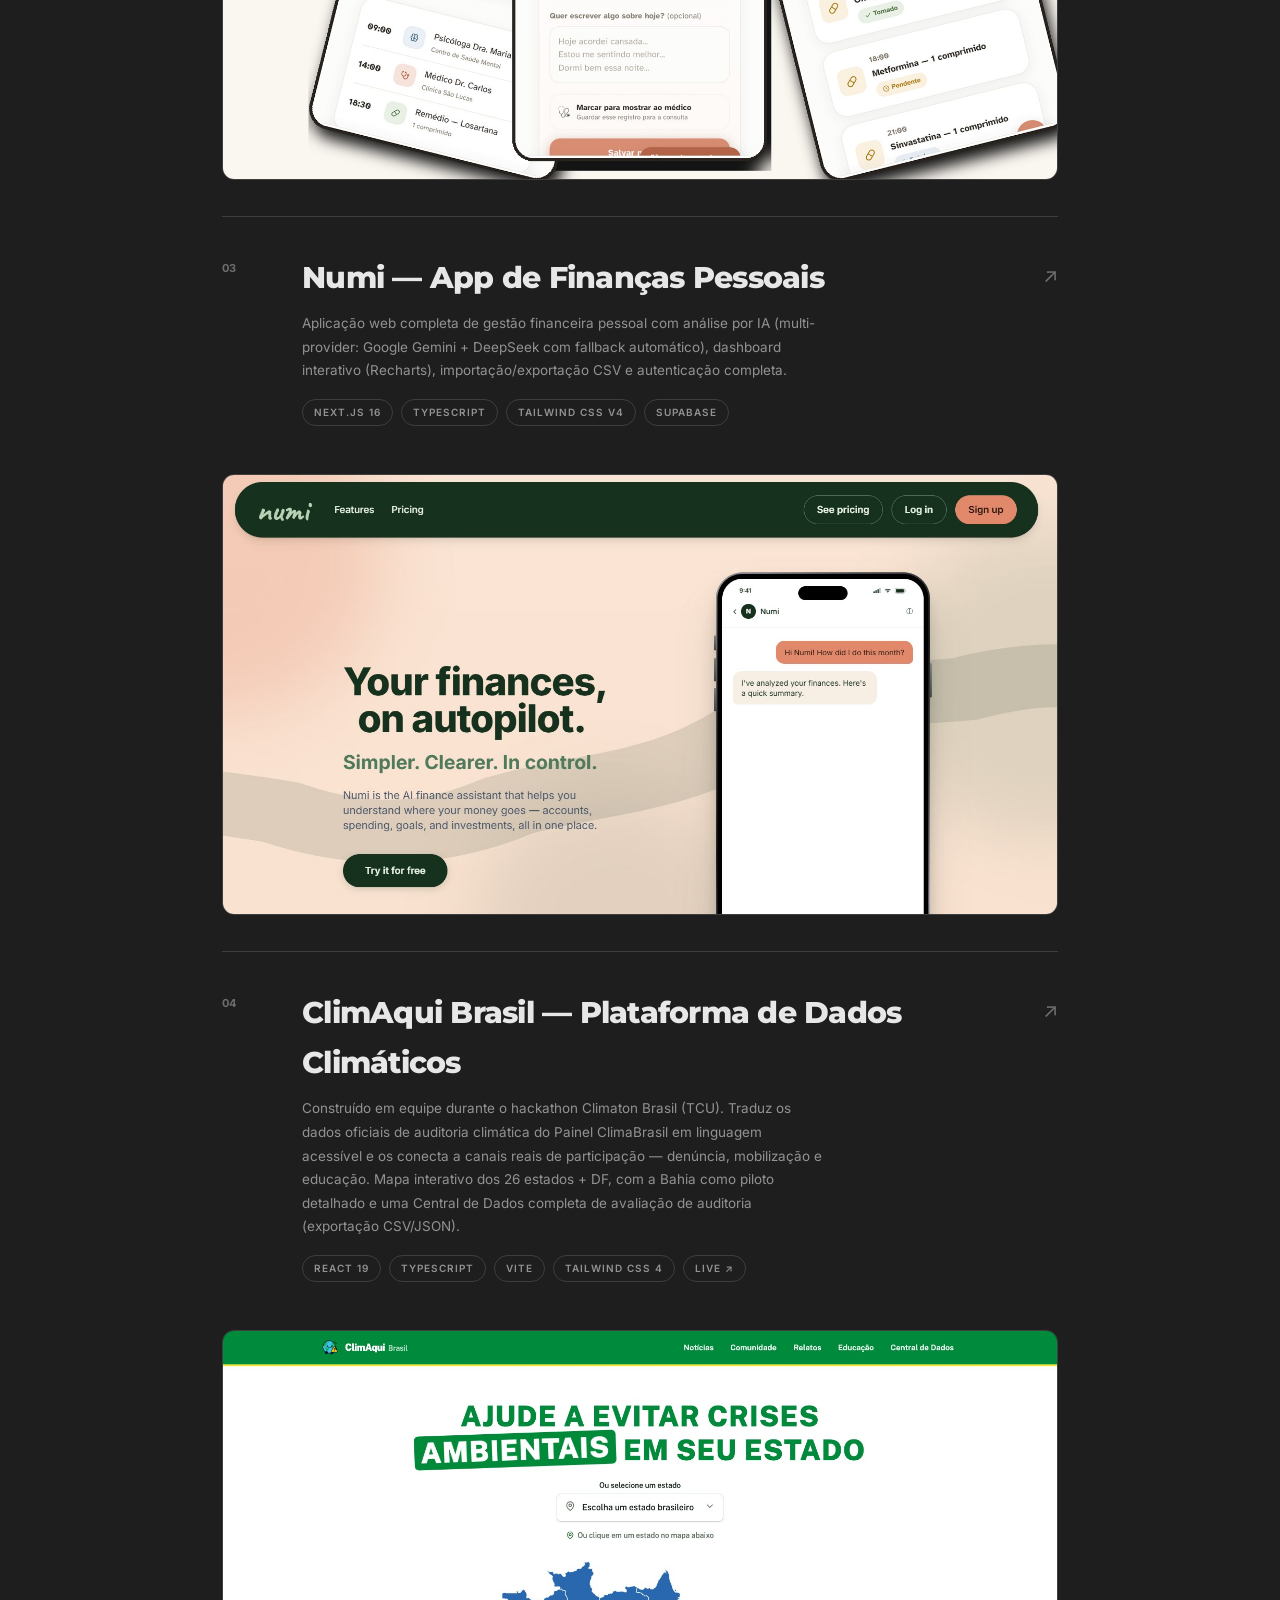
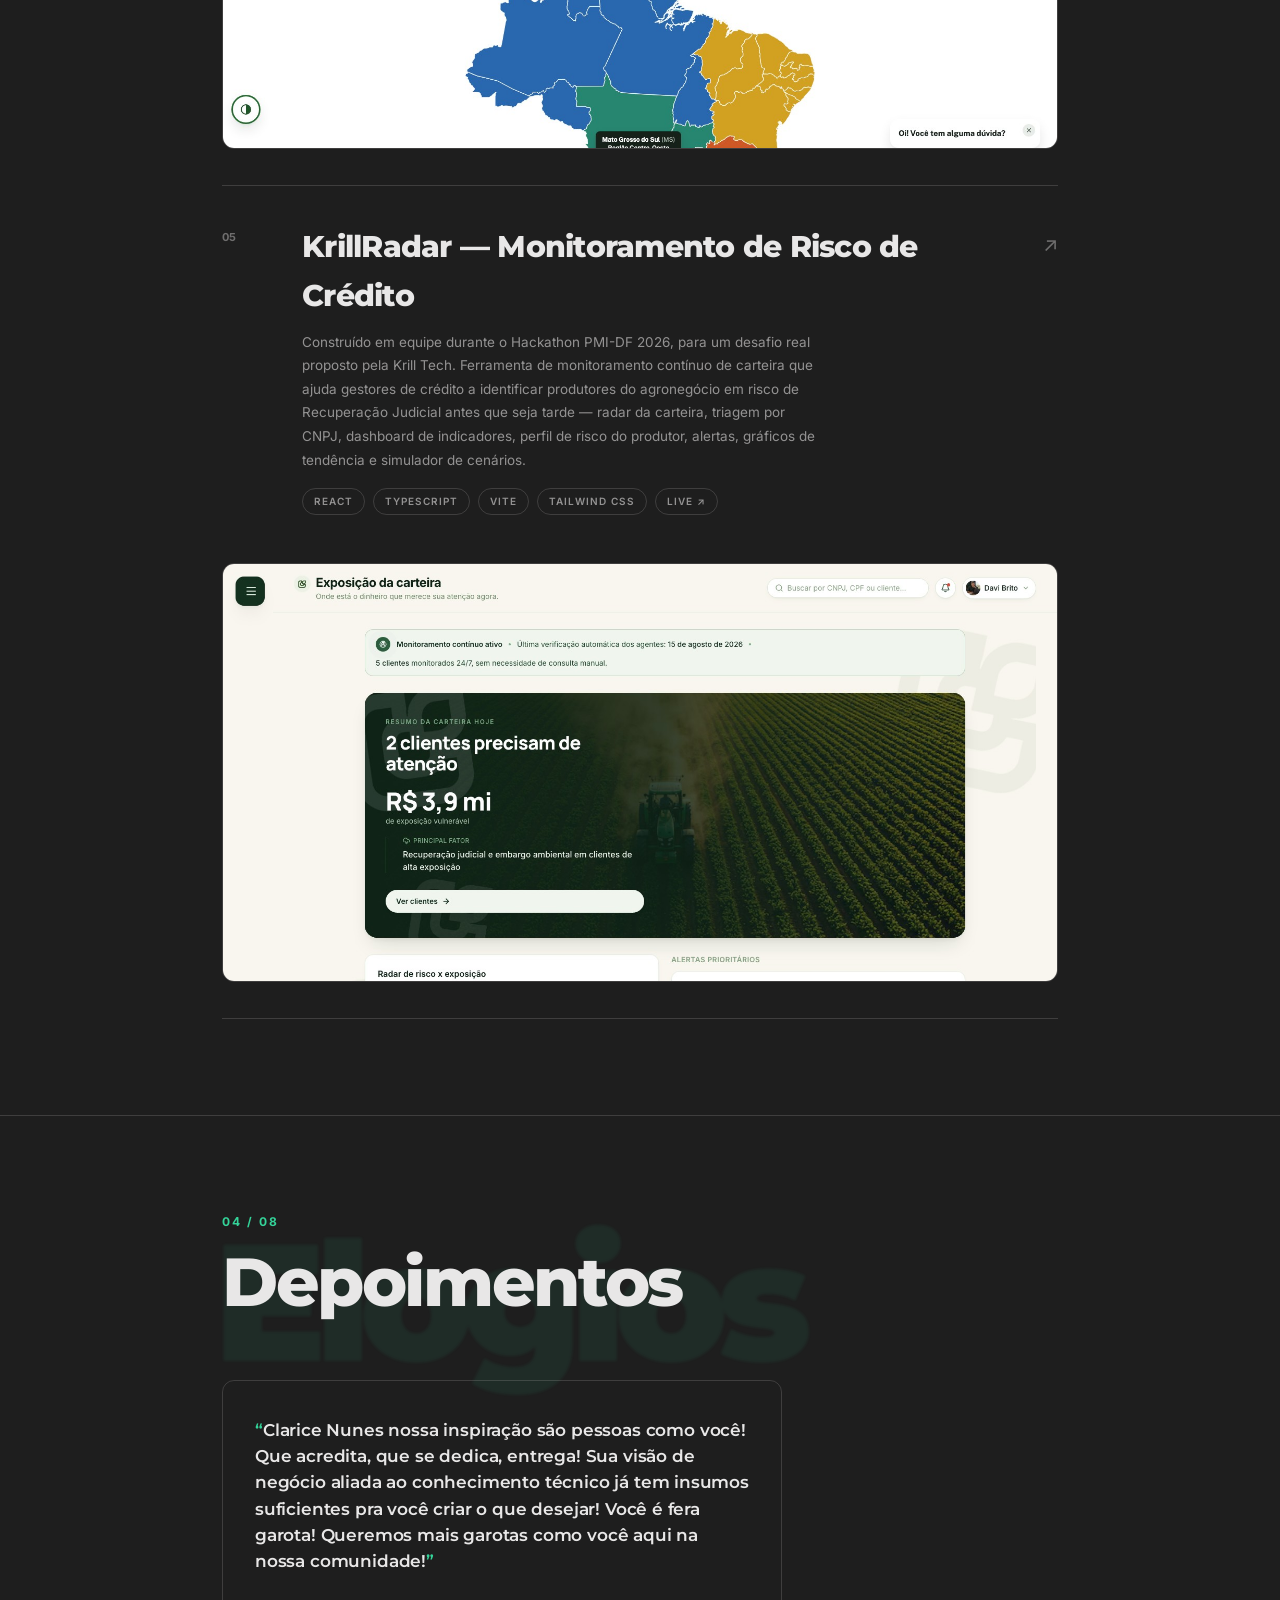
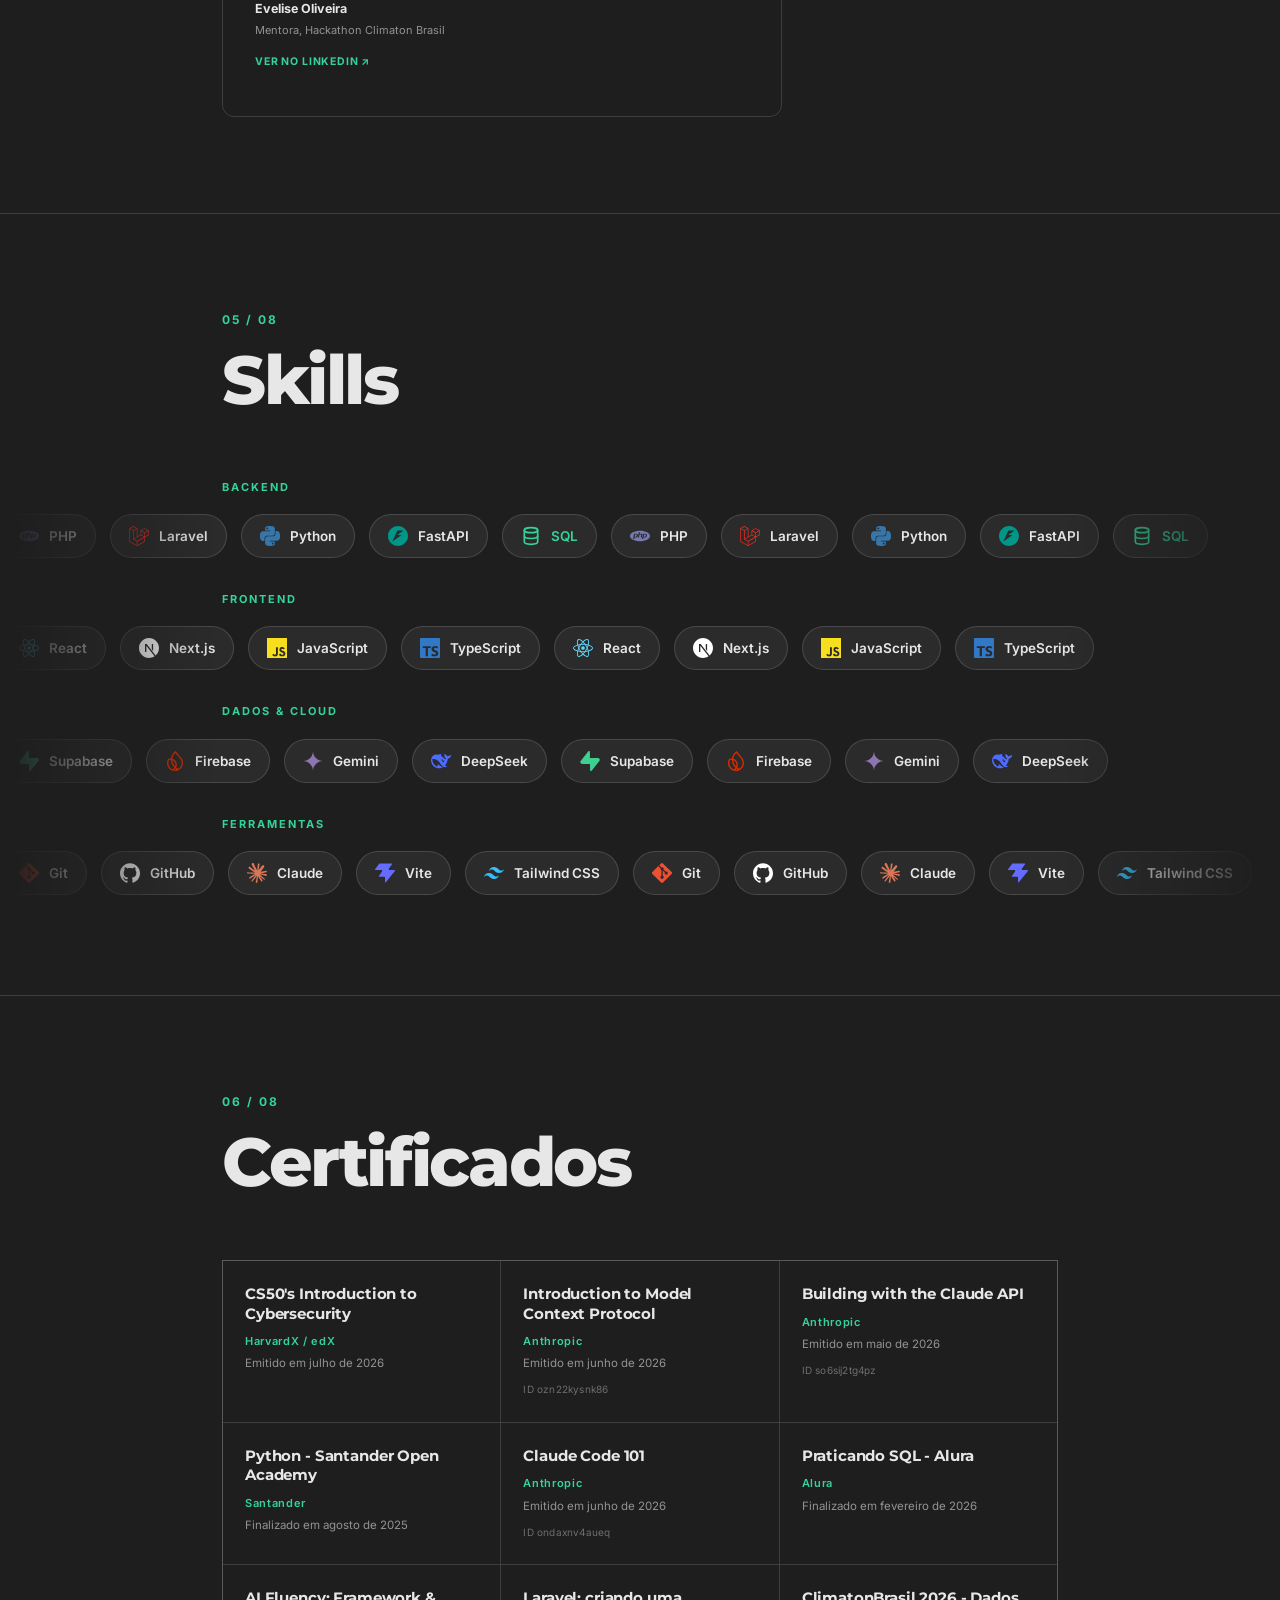
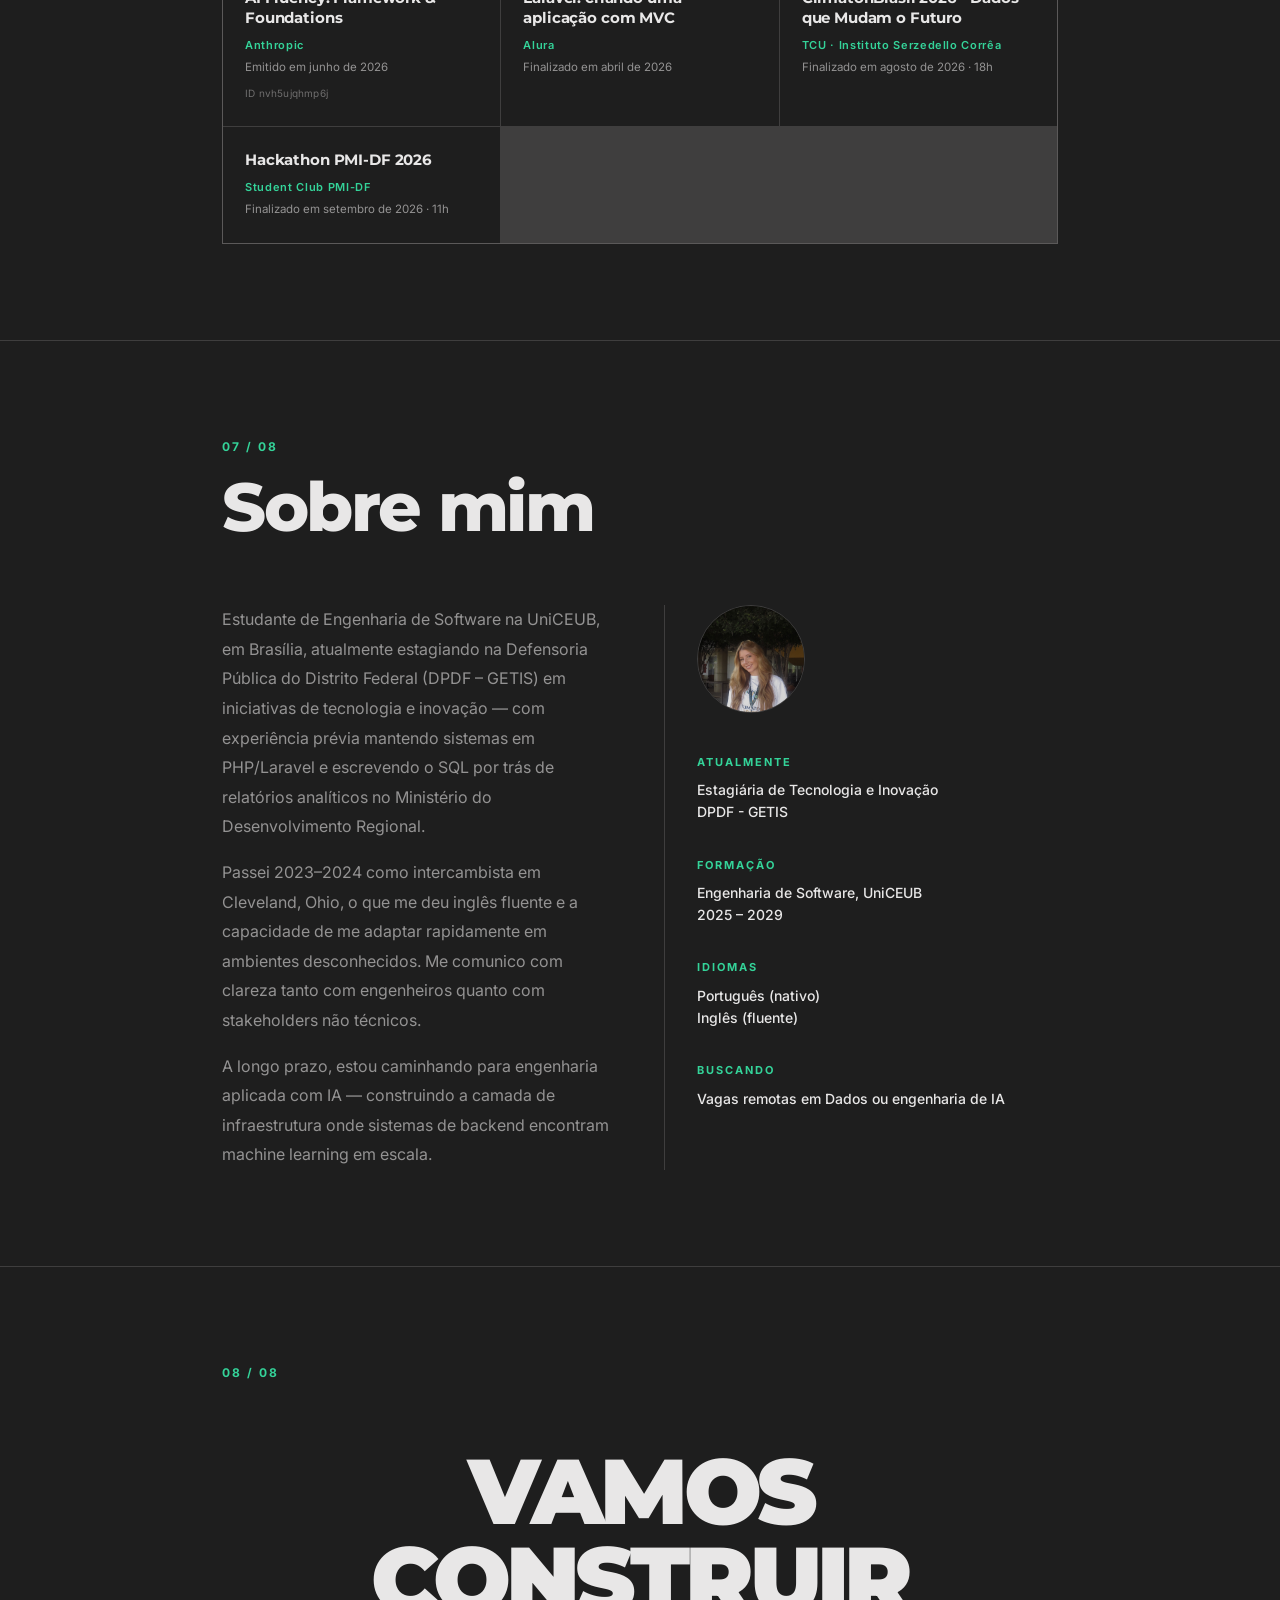
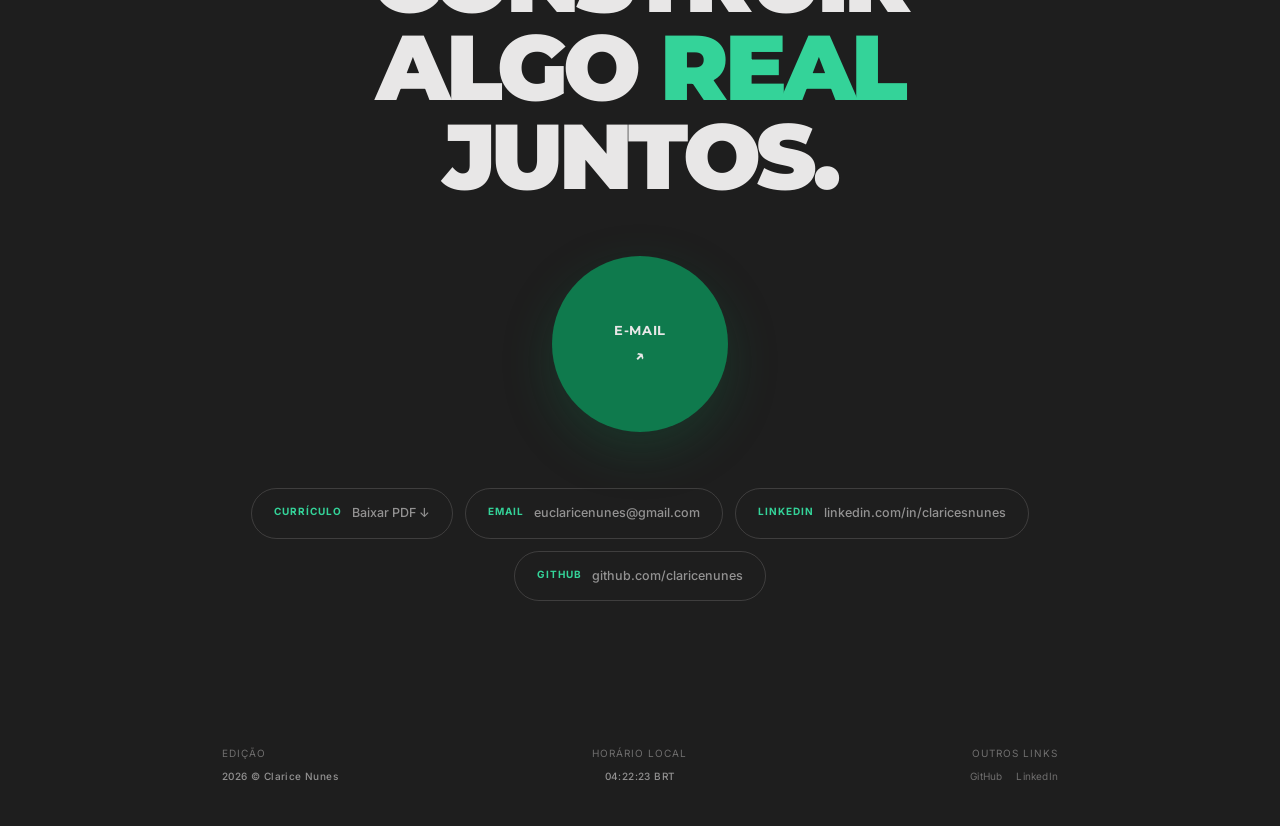
==== commit c04fef92: "feat: add IBM Z Student Ambassador experience and hackathon photo galleries" ====
--- a/index.html
+++ b/index.html
@@ -365,7 +365,7 @@
     }
 
     /* ── Experience ── */
-    .exp-item { display: grid; grid-template-columns: 160px 1fr; gap: 32px; padding: 32px 0; border-bottom: 1px solid var(--hairline-d); }
+    .exp-item { display: grid; grid-template-columns: 160px minmax(0, 1fr); gap: 32px; padding: 32px 0; border-bottom: 1px solid var(--hairline-d); }
     .exp-item:first-child { border-top: 1px solid var(--hairline-d); }
     .exp-date { font-size: 12px; font-weight: 500; color: var(--muted-d); padding-top: 4px; }
     .exp-role { font-family: var(--display); font-weight: 800; font-size: 22px; letter-spacing: -0.02em; margin-bottom: 4px; }
@@ -395,6 +395,28 @@
     .project-image { grid-column: 1 / -1; margin-top: 24px; border-radius: 12px; overflow: hidden; border: 1px solid var(--hairline-d); }
     .project-image img { display: block; width: 100%; height: auto; }
 
+    /* ── Hackathon photo gallery (drag-to-scroll) ── */
+    .photo-gallery { margin-top: 20px; }
+    .photo-gallery-hint {
+      font-size: 10px; font-weight: 600; letter-spacing: 0.1em; text-transform: uppercase;
+      color: var(--faint-d); margin-bottom: 10px;
+    }
+    .photo-track {
+      display: flex; gap: 10px; overflow-x: auto; overflow-y: hidden;
+      scroll-snap-type: x proximity; cursor: grab; touch-action: pan-y;
+      scrollbar-width: none; -ms-overflow-style: none; padding-bottom: 2px;
+    }
+    .photo-track::-webkit-scrollbar { display: none; }
+    .photo-track.dragging { cursor: grabbing; scroll-snap-type: none; }
+    .photo-track img {
+      height: 280px; width: auto; max-width: 70vw; flex-shrink: 0; object-fit: cover;
+      border-radius: 12px; border: 1px solid var(--hairline-d);
+      scroll-snap-align: start; -webkit-user-drag: none; user-select: none; pointer-events: auto;
+    }
+    @media (max-width: 640px) {
+      .photo-track img { height: 200px; }
+    }
+
     /* ── Skills ── */
     .skills-marquee-wrap {
       width: 100vw; position: relative; left: 50%; right: 50%; margin: 40px -50vw 0; overflow: hidden;
@@ -526,8 +548,8 @@
       #hero { padding-top: 120px; }
       .about-grid { grid-template-columns: 1fr; }
       .about-aside { padding-left: 0; border-left: none; border-top: 1px solid var(--hairline-d); padding-top: 32px; }
-      .exp-item { grid-template-columns: 1fr; gap: 8px; }
-      .project-item { grid-template-columns: 32px 1fr auto; gap: 16px; }
+      .exp-item { grid-template-columns: minmax(0, 1fr); gap: 8px; }
+      .project-item { grid-template-columns: 32px minmax(0, 1fr) auto; gap: 16px; }
       .menu-item-label { font-size: clamp(1.8rem, 11vw, 2.6rem); }
       .contact-links { flex-direction: column; align-items: stretch; }
     }
@@ -644,6 +666,31 @@
         </div>
         <div>
           <div class="exp-item reveal">
+            <div class="exp-date" data-en="09/2026 — Present" data-pt="09/2026 — Atual">09/2026 — Present</div>
+            <div>
+              <h3 class="exp-role"
+                  data-en="IBM Z Student Ambassador"
+                  data-pt="Embaixadora Estudantil IBM Z">
+                IBM Z Student Ambassador
+              </h3>
+              <p class="exp-company"
+                 data-en="IBM Z Student Ambassador Program · UniCEUB, Brasília, Brazil · Hybrid"
+                 data-pt="Programa IBM Z Student Ambassador · UniCEUB, Brasília, DF · Híbrido">
+                IBM Z Student Ambassador Program · UniCEUB, Brasília, Brazil · Hybrid
+              </p>
+              <ul class="exp-bullets">
+                <li data-en="Represent IBM Z and mainframe technology within my university community"
+                    data-pt="Represento o IBM Z e a tecnologia mainframe na comunidade da minha universidade">
+                  Represent IBM Z and mainframe technology within my university community
+                </li>
+                <li data-en="Promote awareness of IBM Z, mainframe technology, and the IBM Z Xplore learning platform"
+                    data-pt="Divulgo o IBM Z, a tecnologia mainframe e a plataforma de aprendizado IBM Z Xplore">
+                  Promote awareness of IBM Z, mainframe technology, and the IBM Z Xplore learning platform
+                </li>
+              </ul>
+            </div>
+          </div>
+          <div class="exp-item reveal">
             <div class="exp-date" data-en="08/2026 — Present" data-pt="08/2026 — Atual">08/2026 — Present</div>
             <div>
               <h3 class="exp-role"
@@ -799,6 +846,15 @@
                   Contributed to problem research, MVP scoping, and pitch prep, and deployed the prototype to GitHub Pages
                 </li>
               </ul>
+              <div class="photo-gallery">
+                <p class="photo-gallery-hint" data-en="Drag to see more →" data-pt="Arraste para ver mais →">Arraste para ver mais →</p>
+                <div class="photo-track">
+                  <img src="assets/hackathon-pmi/fotogrupo.jpg" alt="Team at Hackathon PMI-DF 2026" loading="lazy" draggable="false">
+                  <img src="assets/hackathon-pmi/bob.png" alt="Coding during Hackathon PMI-DF 2026" loading="lazy" draggable="false">
+                  <img src="assets/hackathon-pmi/foto1.jpg" alt="Hackathon PMI-DF 2026 kit and banner" loading="lazy" draggable="false">
+                  <img src="assets/hackathon-pmi/grupocamera.jpg" alt="Team photo, Hackathon PMI-DF 2026" loading="lazy" draggable="false">
+                </div>
+              </div>
             </div>
           </div>
           <div class="exp-item reveal">
@@ -828,6 +884,16 @@
                   Built a data center exposing TCU's audit evaluation with CSV/JSON export
                 </li>
               </ul>
+              <div class="photo-gallery">
+                <p class="photo-gallery-hint" data-en="Drag to see more →" data-pt="Arraste para ver mais →">Arraste para ver mais →</p>
+                <div class="photo-track">
+                  <img src="assets/hackathon-tcu/fea5e3de-648e-409a-9384-78527aa526ef.JPG" alt="Team working at Climaton Brasil hackathon" loading="lazy" draggable="false">
+                  <img src="assets/hackathon-tcu/d992ff67-63ae-4a62-bc22-25dcb5174f76.JPG" alt="Climaton Brasil hackathon group photo" loading="lazy" draggable="false">
+                  <img src="assets/hackathon-tcu/5882fb63-3369-4057-8bc0-b51307ca21cc.JPG" alt="Working at Climaton Brasil hackathon" loading="lazy" draggable="false">
+                  <img src="assets/hackathon-tcu/IMG_1894.jpg" alt="Coding outdoors at Climaton Brasil hackathon" loading="lazy" draggable="false">
+                  <img src="assets/hackathon-tcu/IMG_0304.jpg" alt="Clarice Nunes at Climaton Brasil hackathon" loading="lazy" draggable="false">
+                </div>
+              </div>
             </div>
           </div>
         </div>
@@ -1434,6 +1500,34 @@
     });
     window.addEventListener('keydown', (e) => {
       if (e.key === 'Escape') closeMenu();
+    });
+
+    /* ── Drag-to-scroll photo galleries ── */
+    document.querySelectorAll('.photo-track').forEach((track) => {
+      let isDown = false, startX = 0, startScroll = 0, moved = false;
+      track.addEventListener('pointerdown', (e) => {
+        isDown = true; moved = false;
+        startX = e.clientX;
+        startScroll = track.scrollLeft;
+        track.classList.add('dragging');
+        track.setPointerCapture(e.pointerId);
+      });
+      track.addEventListener('pointermove', (e) => {
+        if (!isDown) return;
+        const dx = e.clientX - startX;
+        if (Math.abs(dx) > 4) moved = true;
+        track.scrollLeft = startScroll - dx;
+      });
+      const endDrag = (e) => {
+        isDown = false;
+        track.classList.remove('dragging');
+      };
+      track.addEventListener('pointerup', endDrag);
+      track.addEventListener('pointercancel', endDrag);
+      track.addEventListener('pointerleave', endDrag);
+      track.querySelectorAll('img').forEach((img) => {
+        img.addEventListener('click', (e) => { if (moved) e.preventDefault(); });
+      });
     });
 
     /* ── Scroll reveal ── */
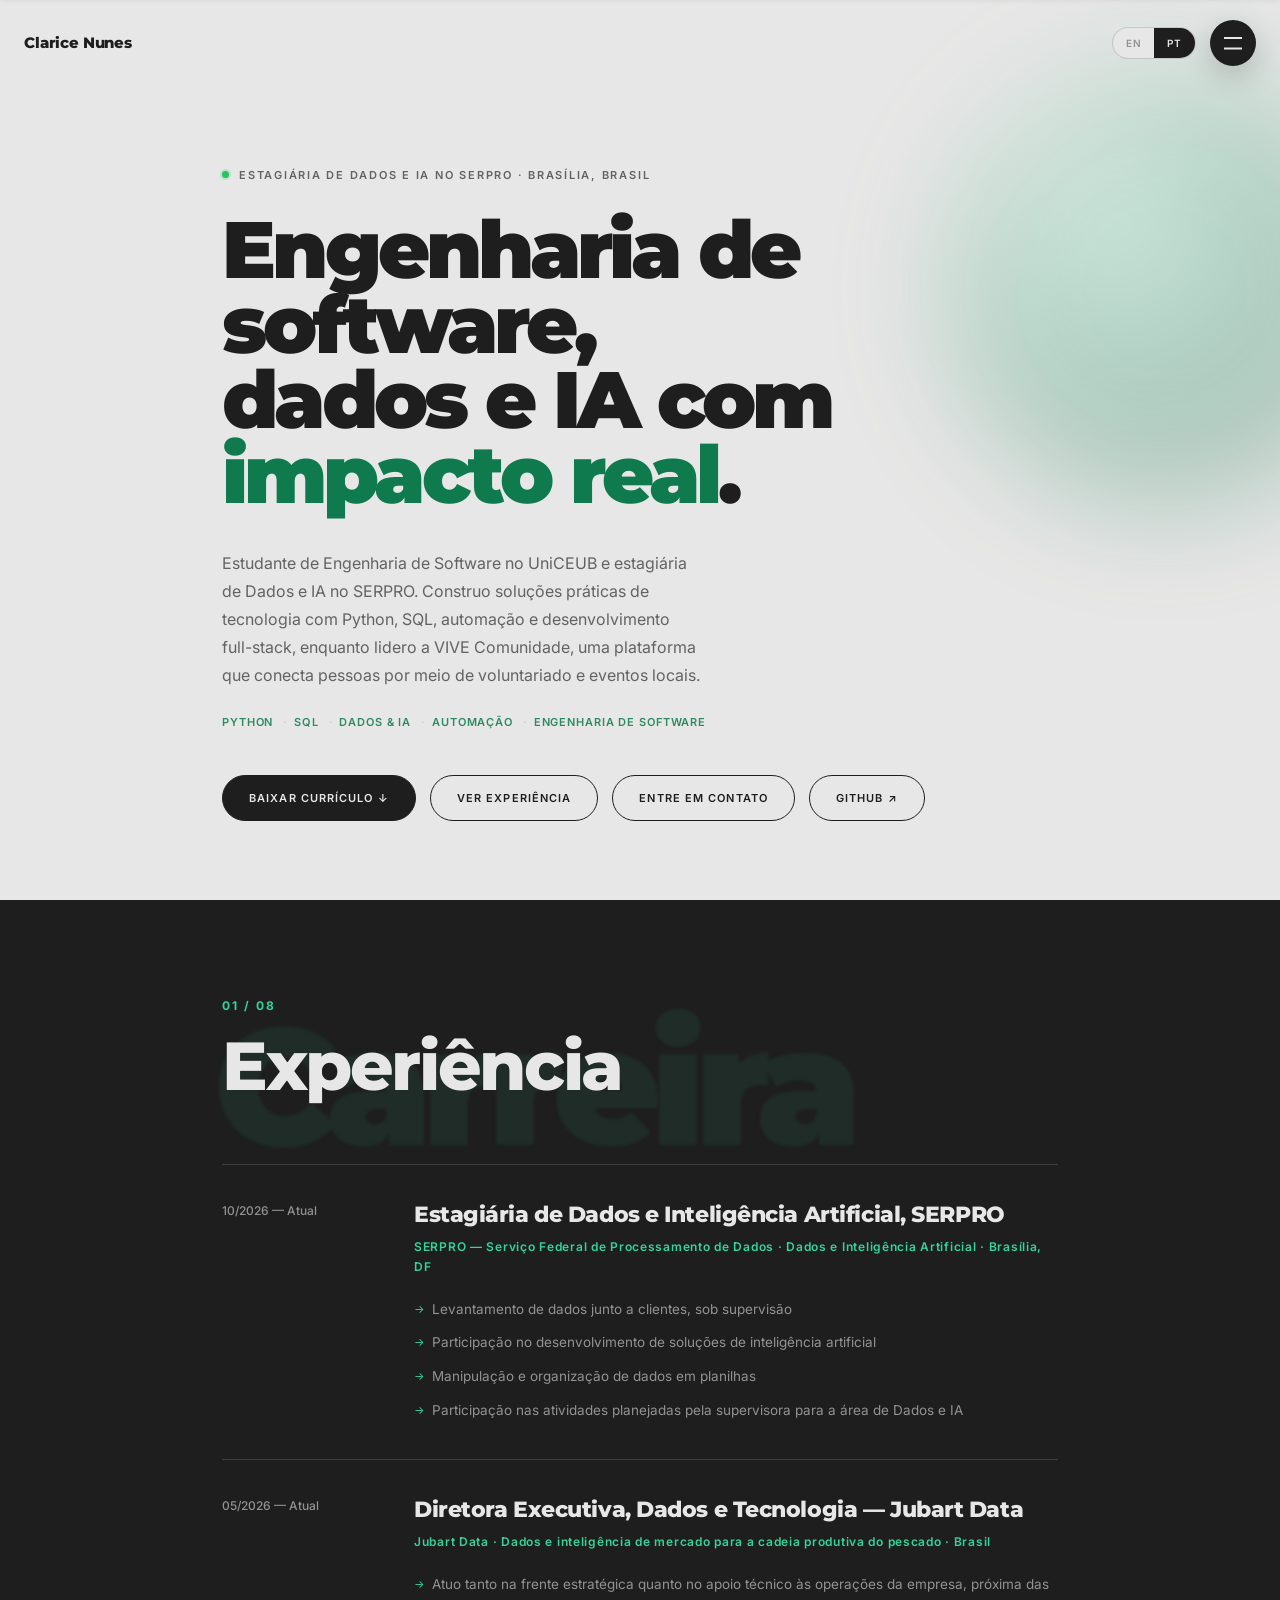
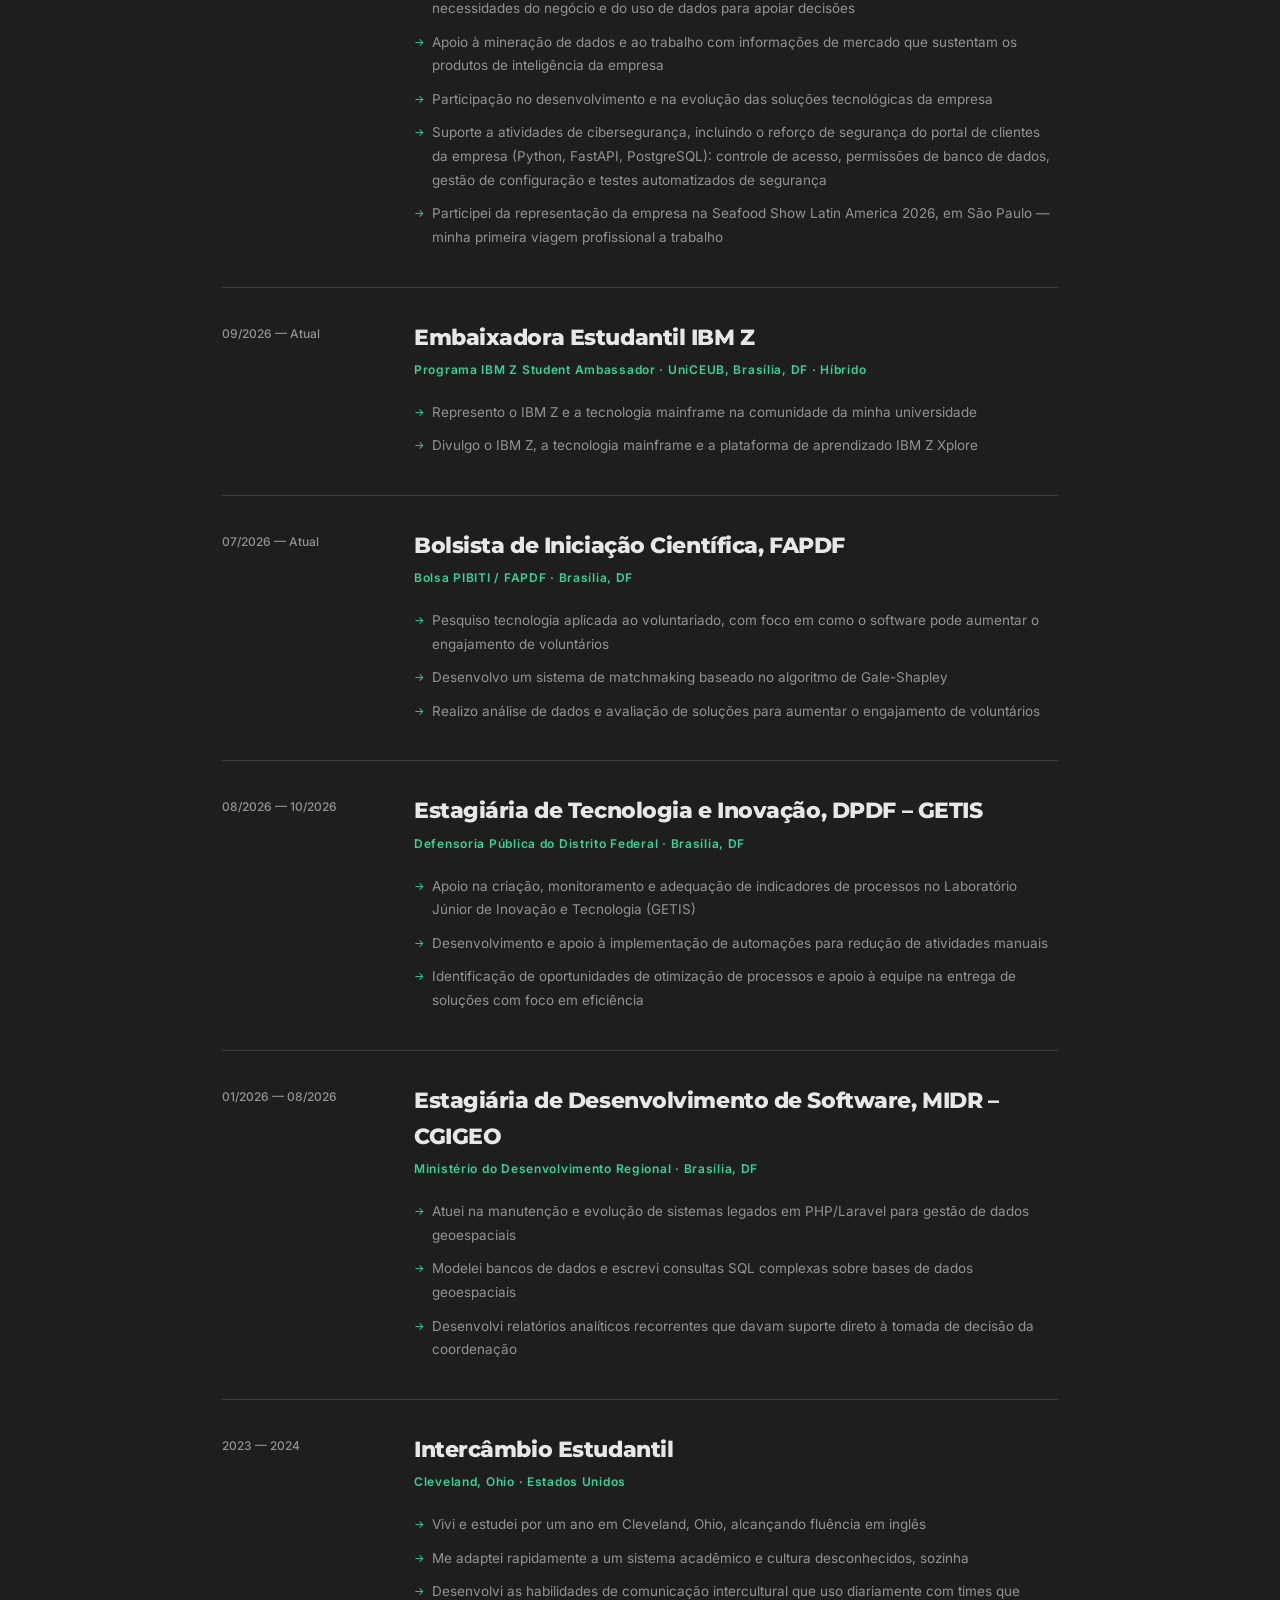
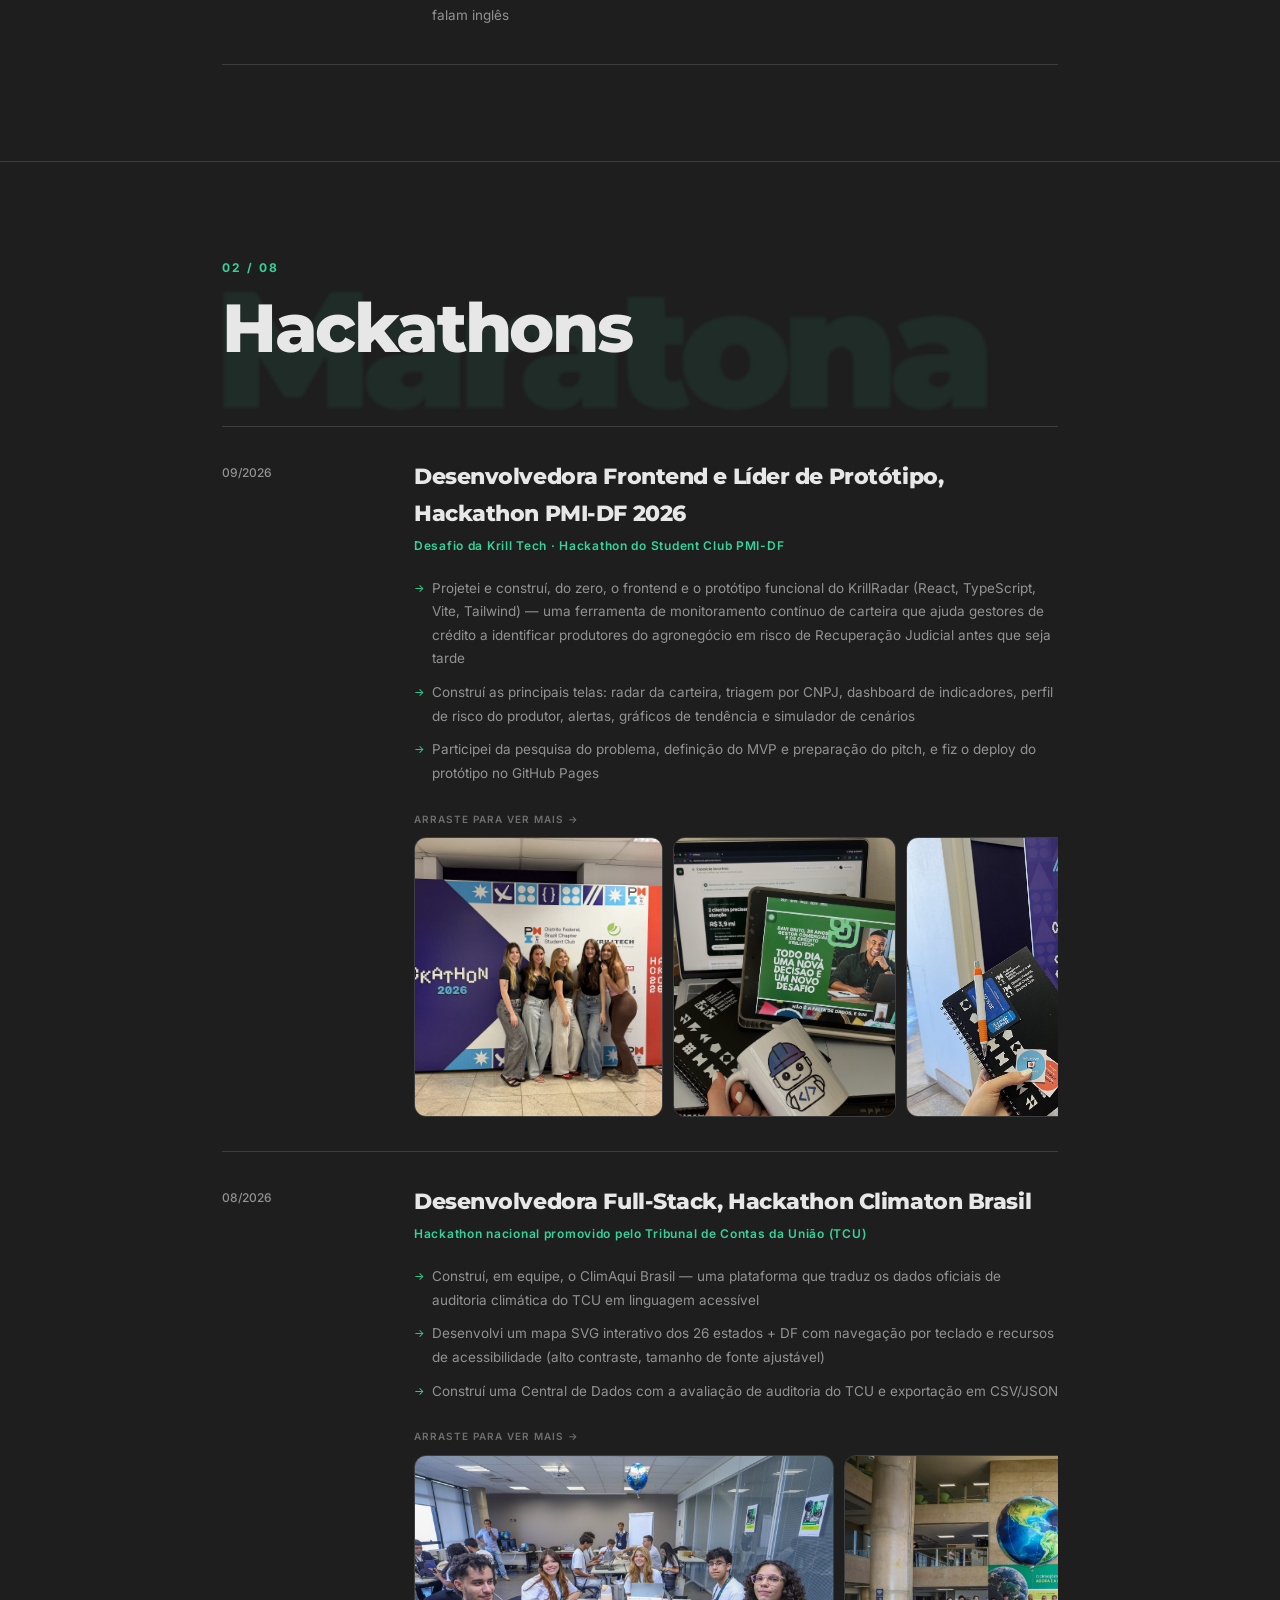
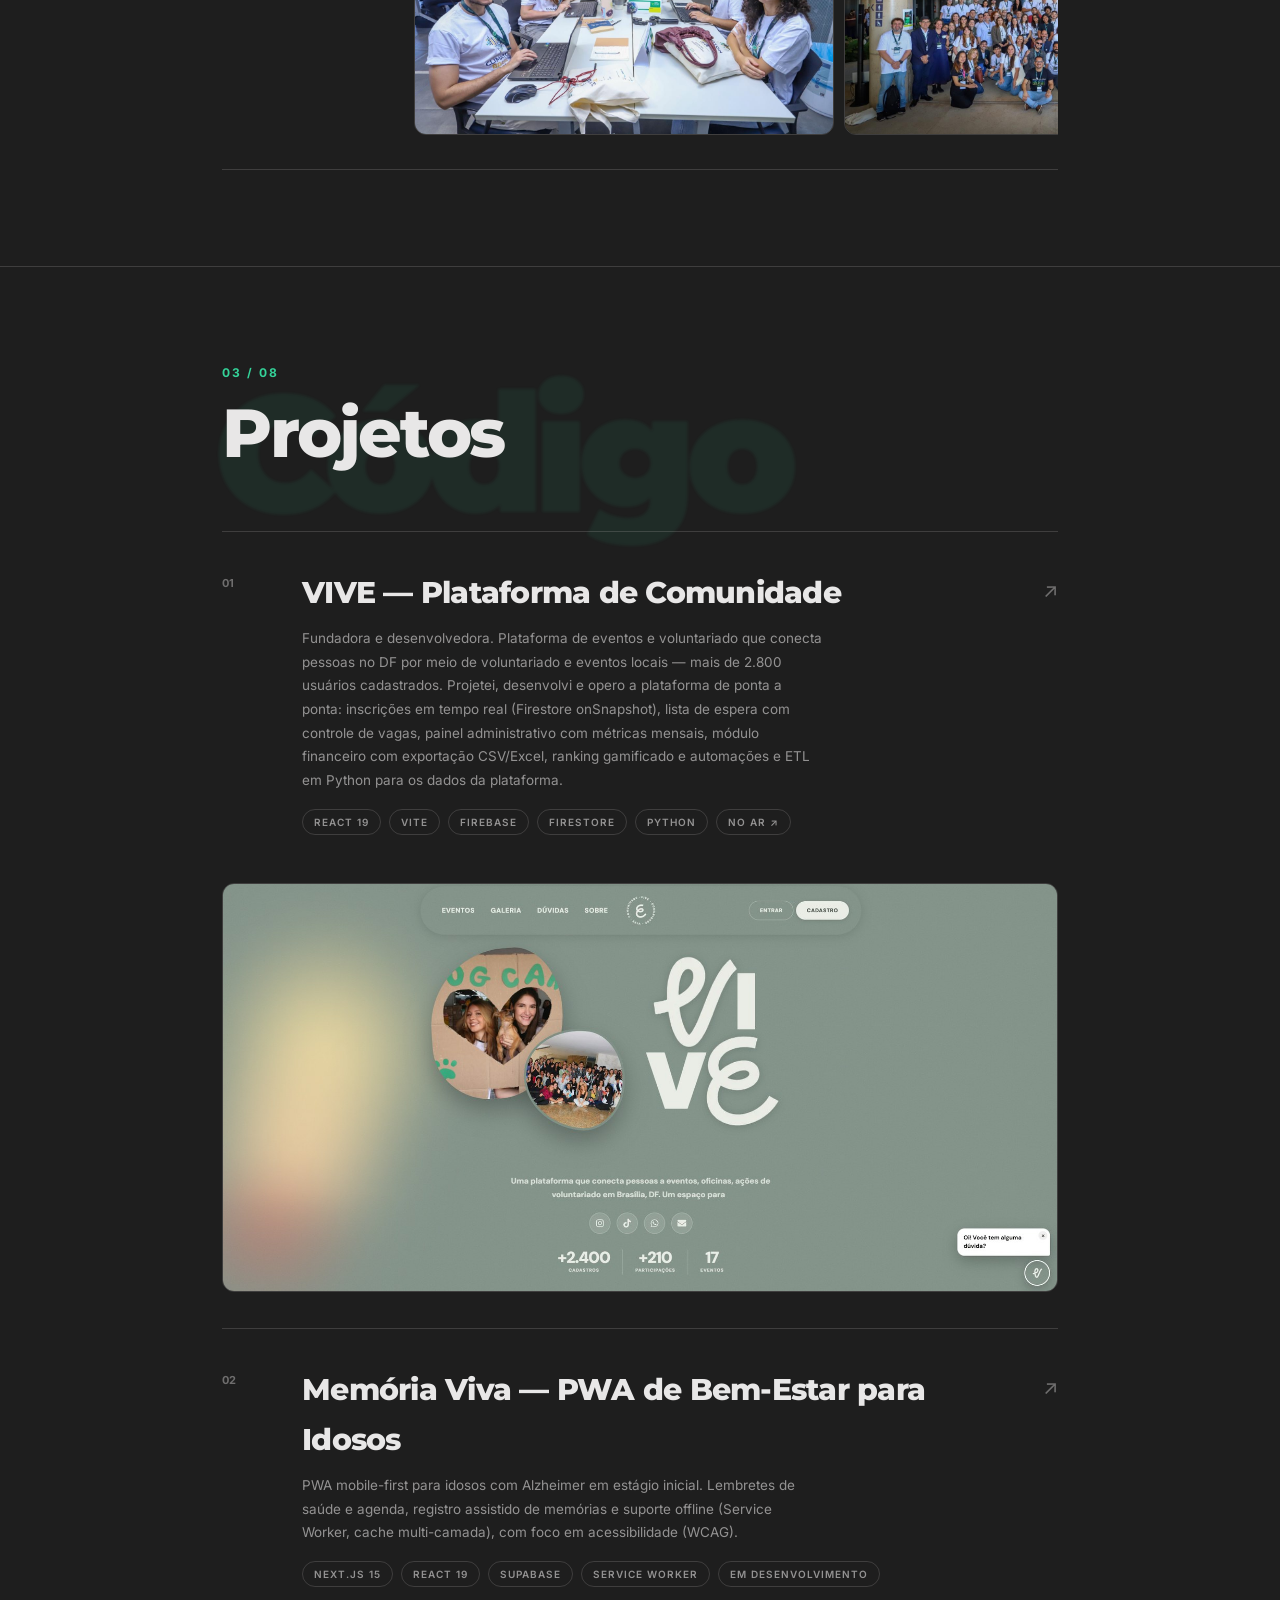
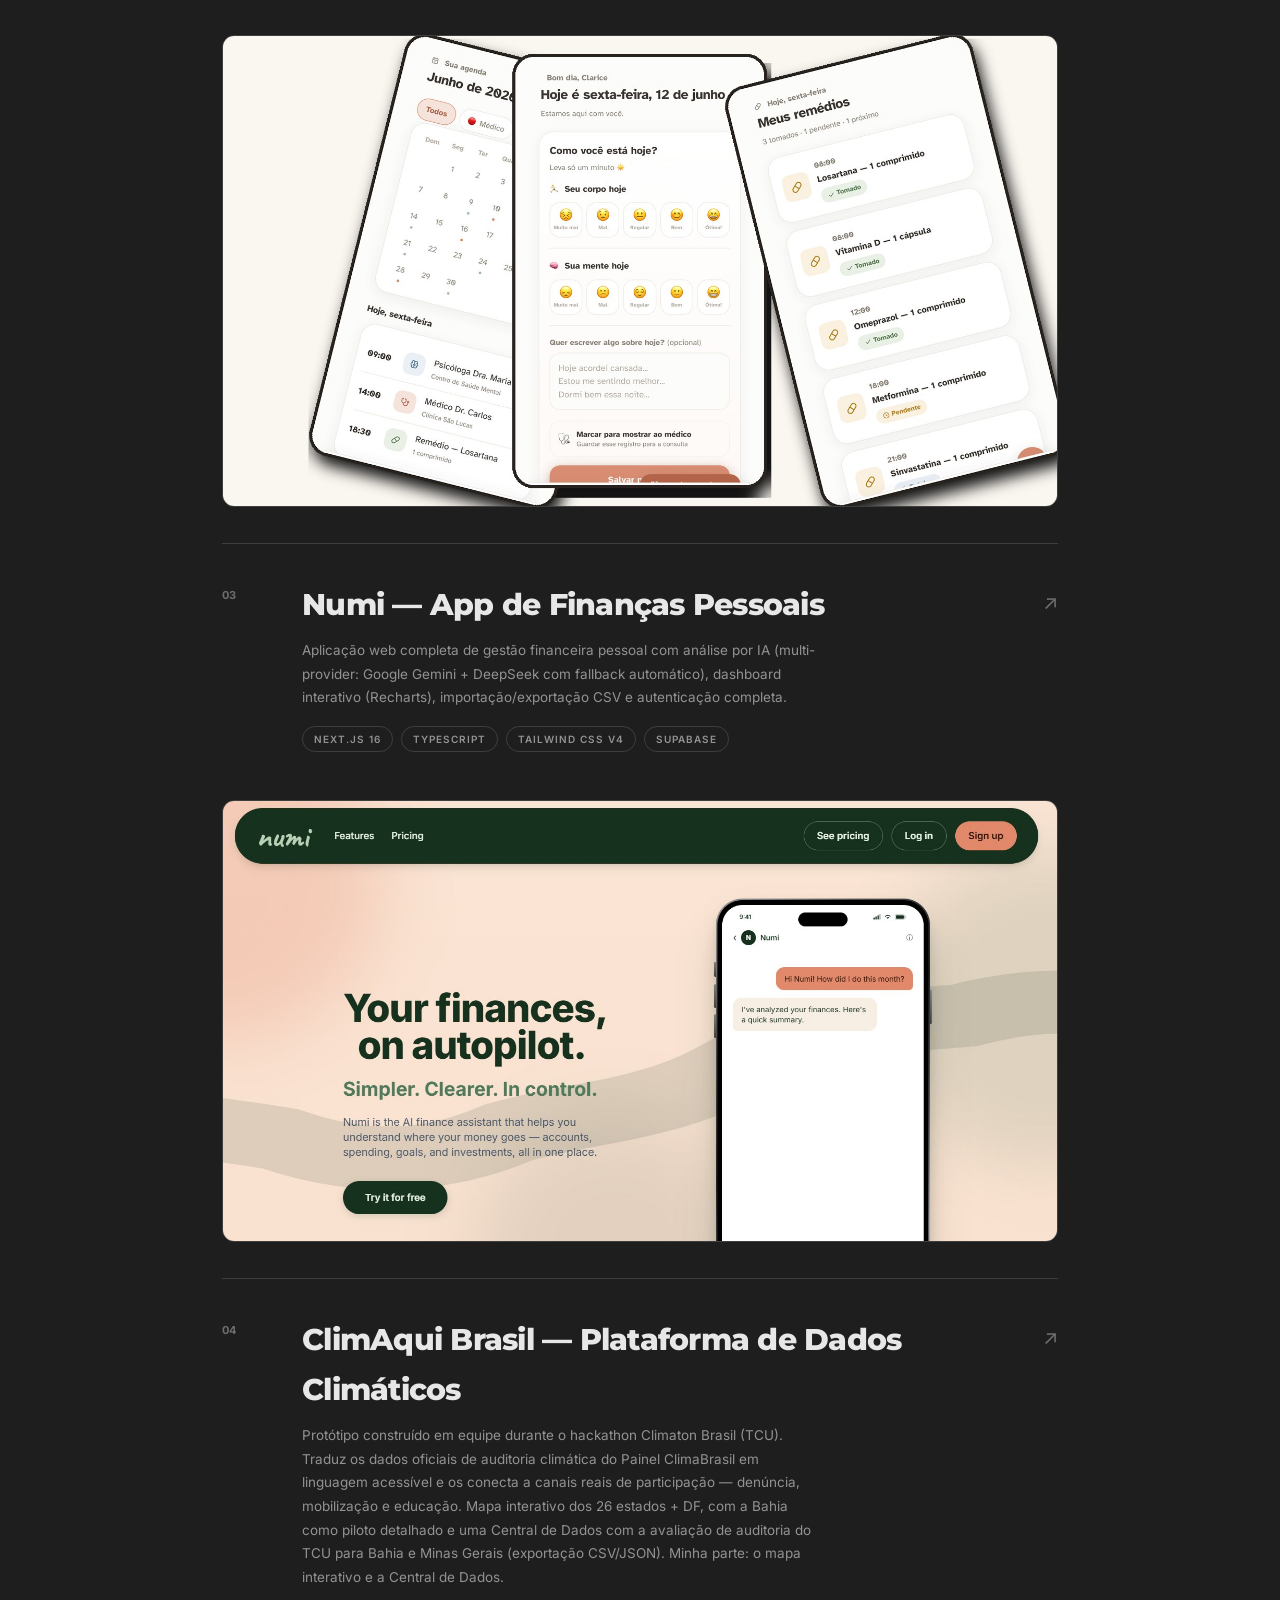
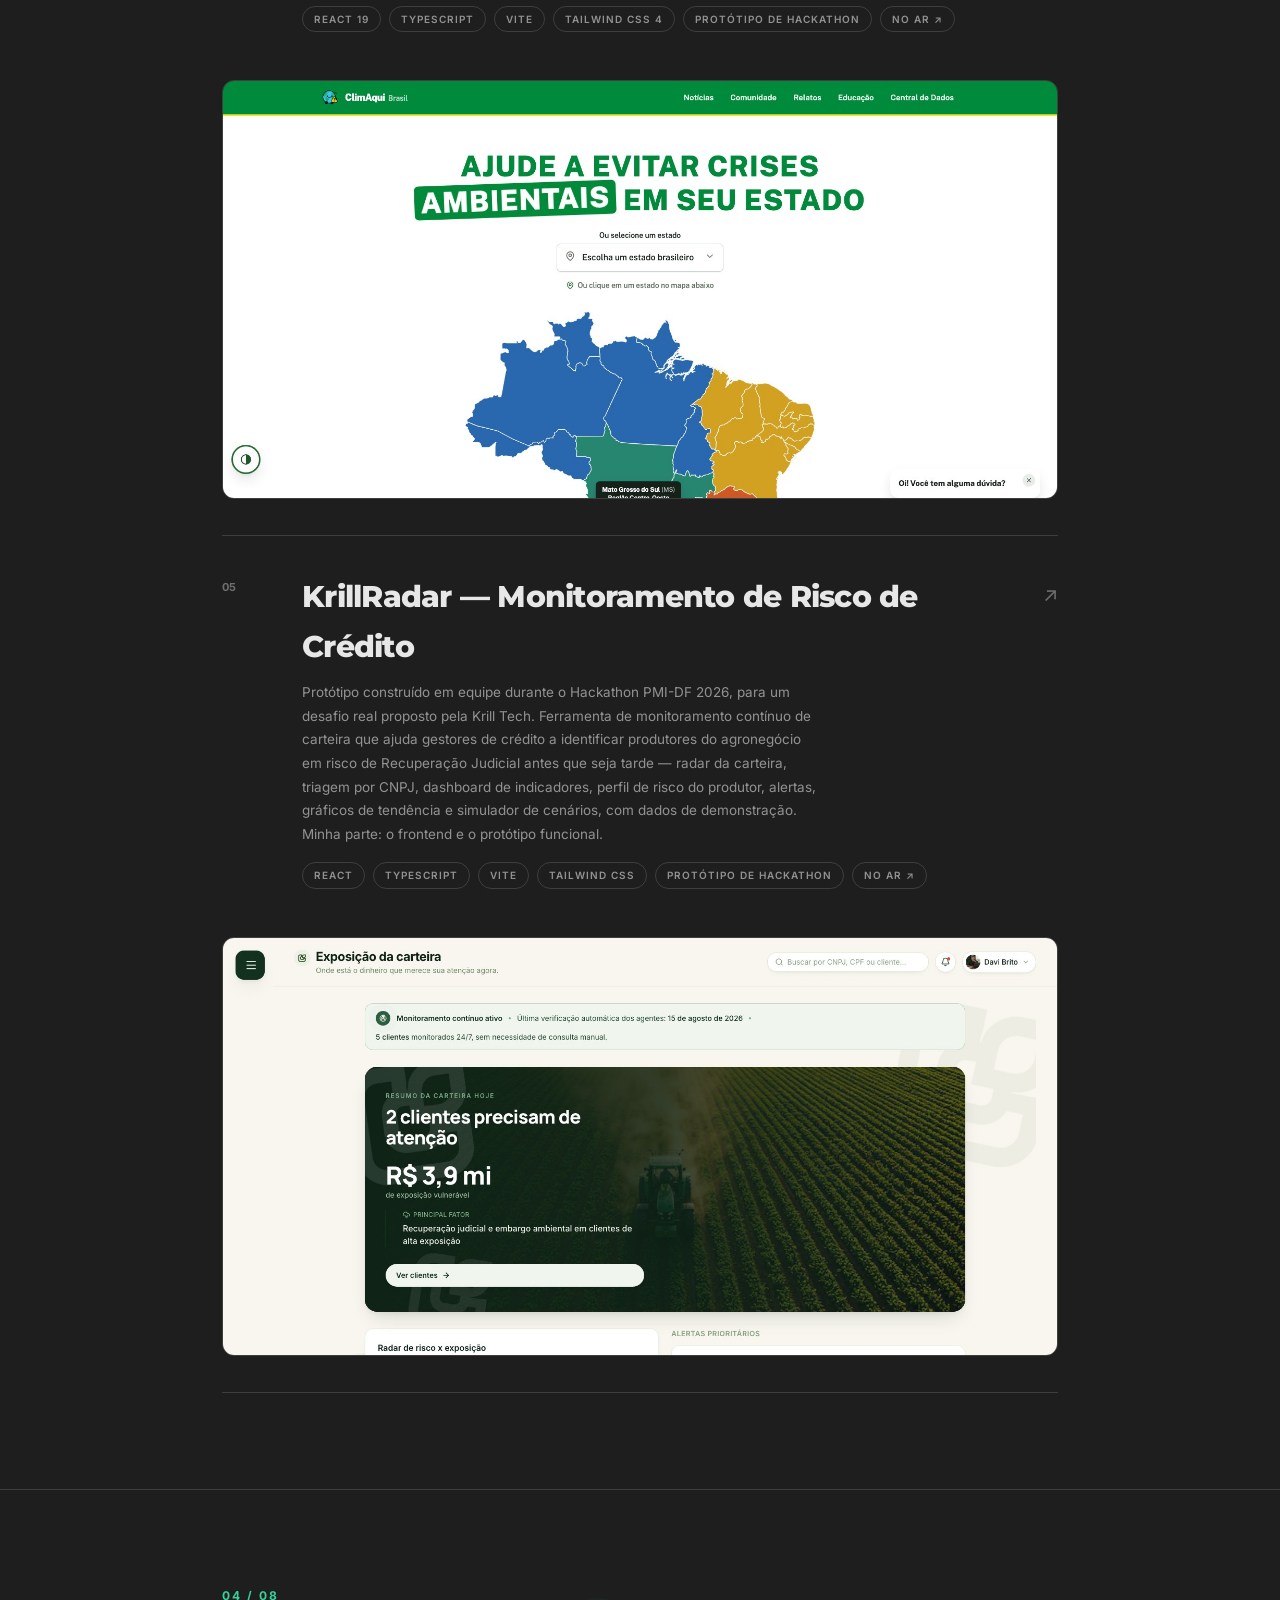
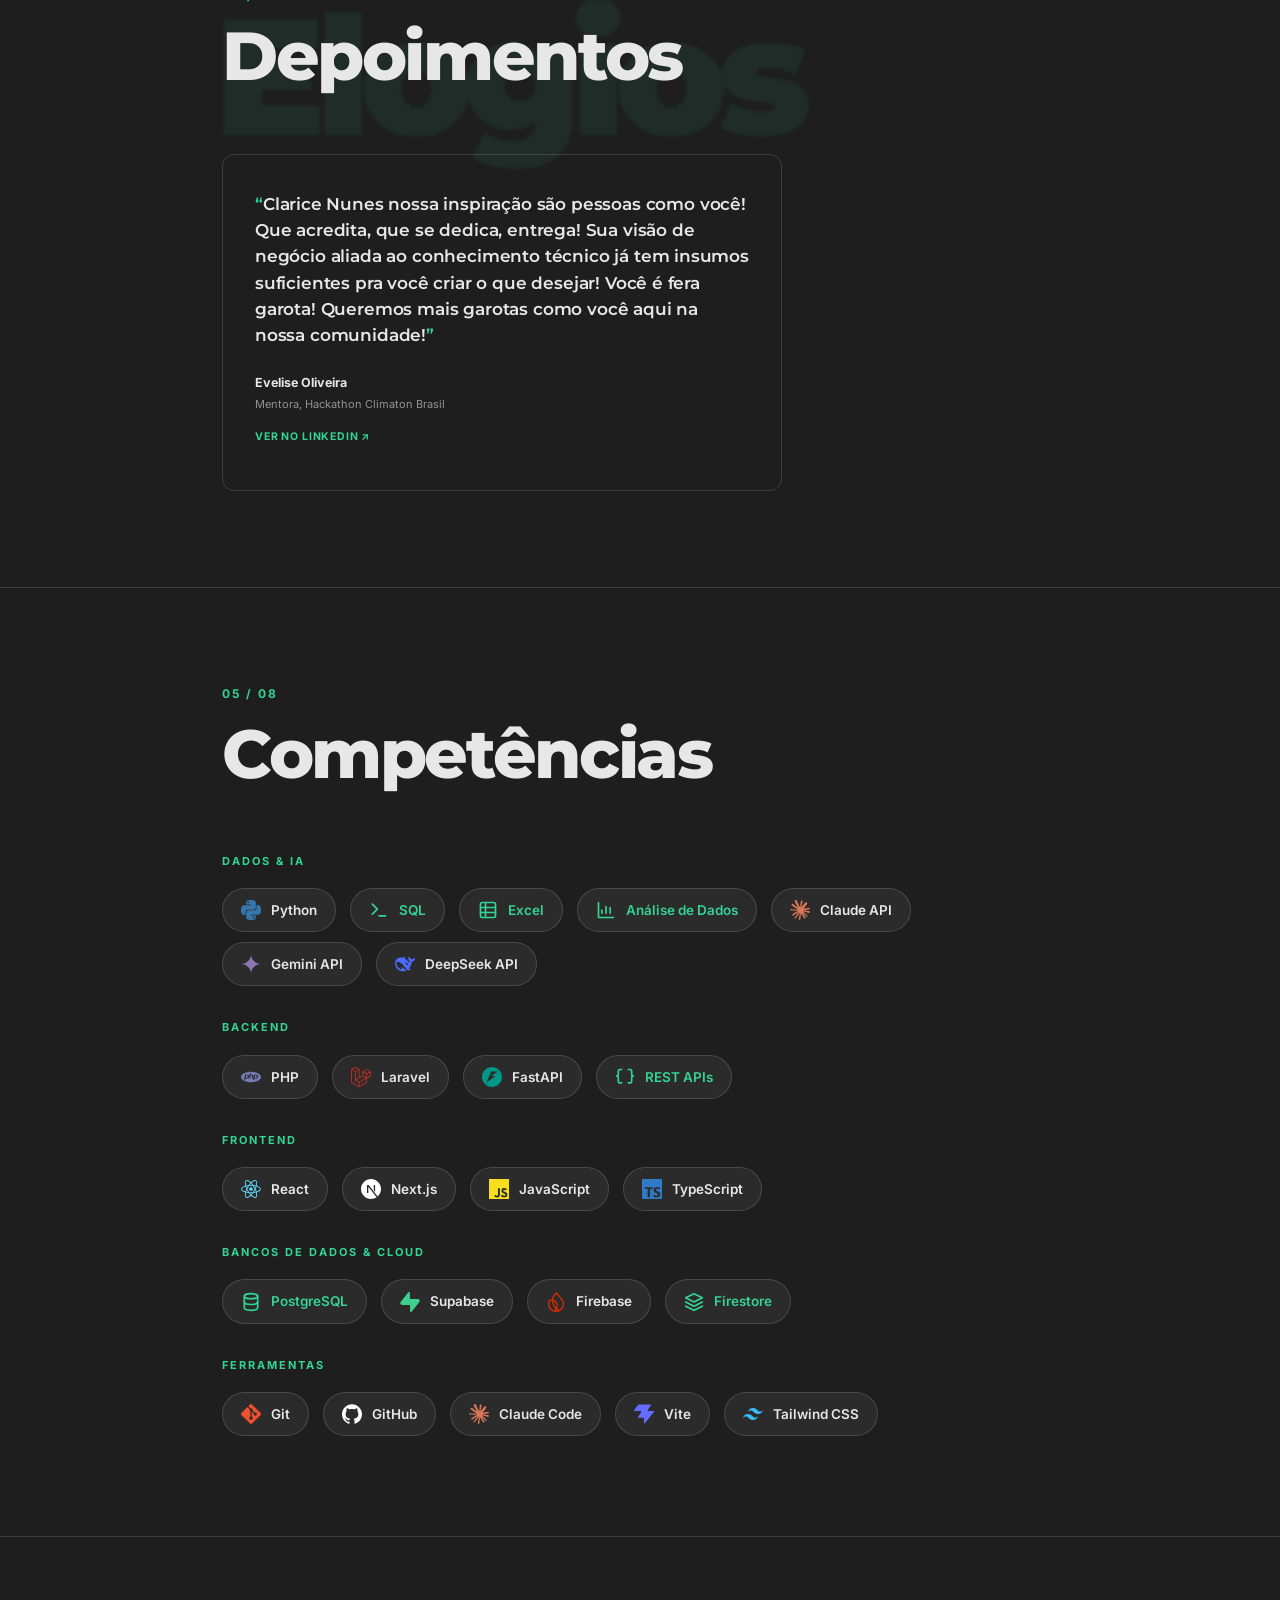
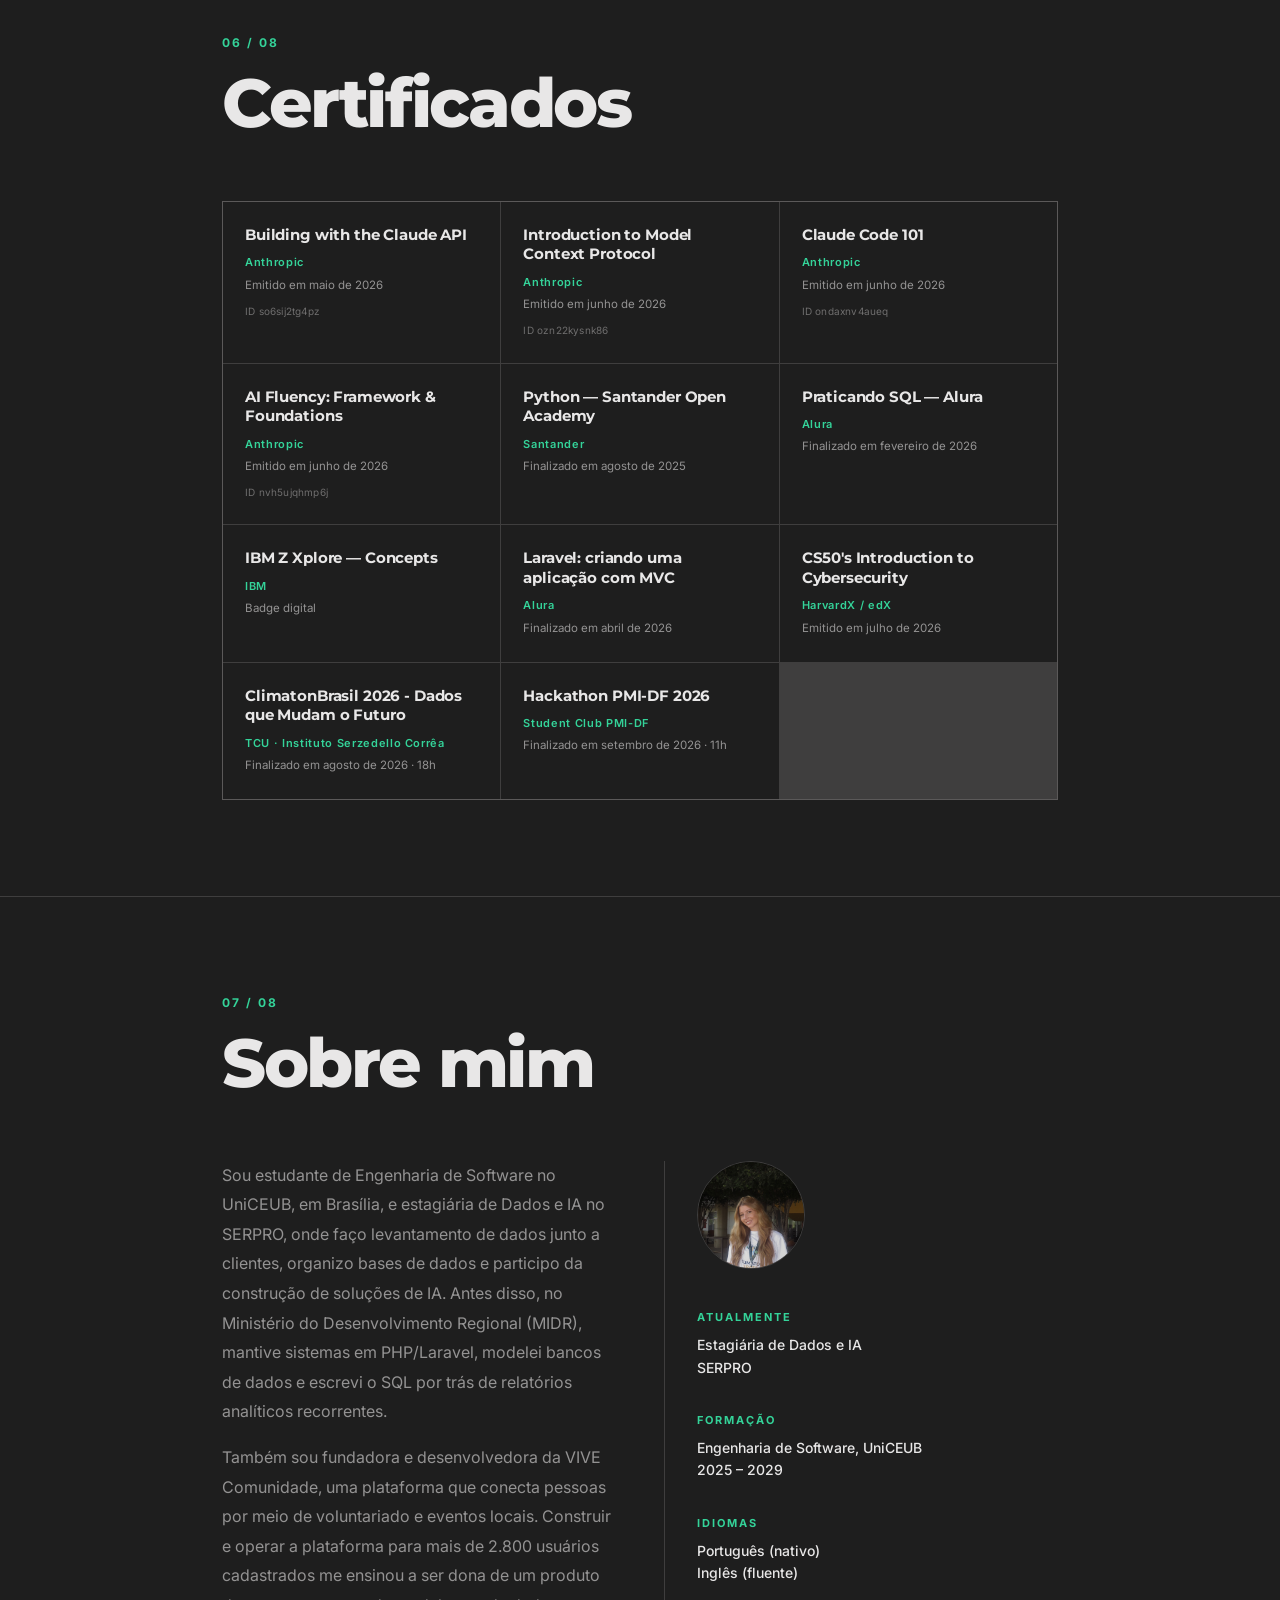
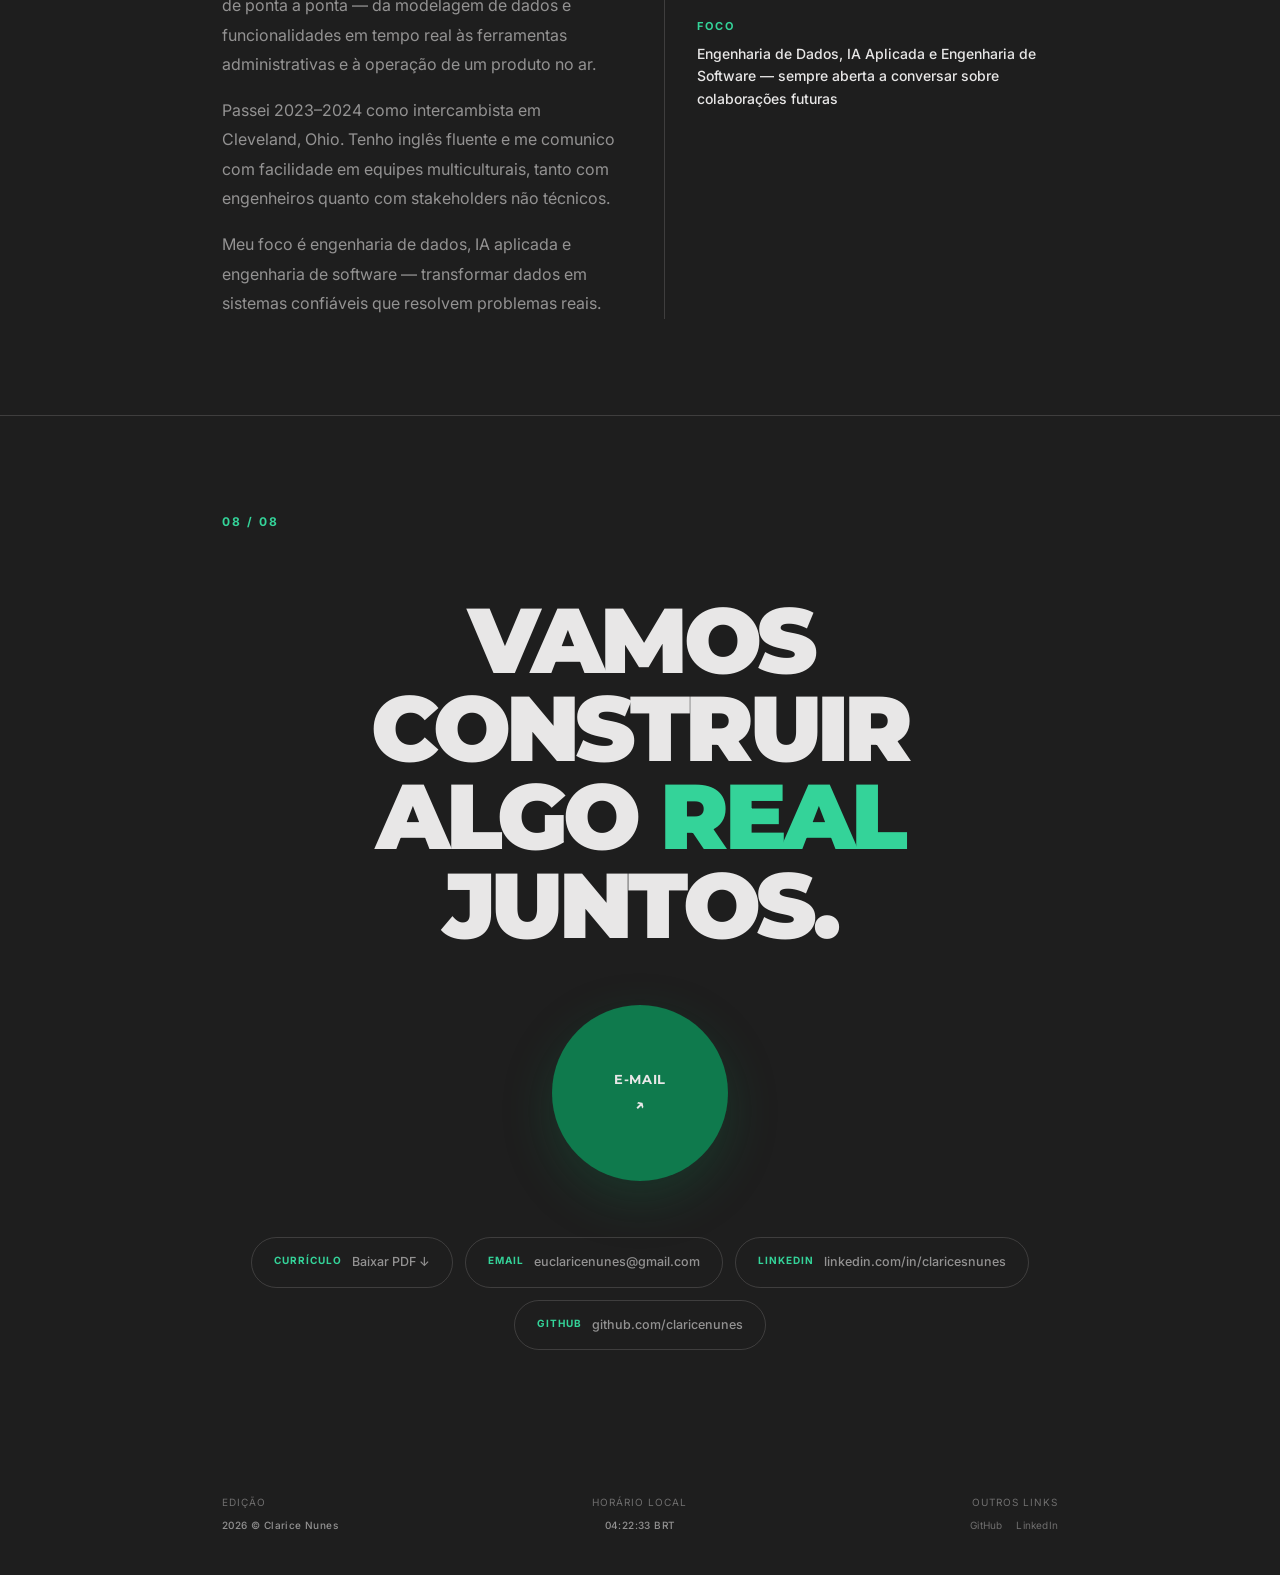
==== commit abcc51e7: "feat: update portfolio with SERPRO, Jubart Data and current positioning - Hero, About, meta tags and" ====
--- a/index.html
+++ b/index.html
@@ -3,23 +3,23 @@
 <head>
   <meta charset="UTF-8" />
   <meta name="viewport" content="width=device-width, initial-scale=1.0" />
-  <title>Clarice Nunes — Software Engineer</title>
+  <title>Clarice Nunes — Software, Data &amp; AI</title>
 
   <!-- SEO -->
-  <meta name="description" content="Clarice Nunes — Software Engineering student at UniCEUB. PHP, Laravel, Python, React, Next.js, and AI-integrated products. Open to remote opportunities worldwide." />
+  <meta name="description" content="Clarice Nunes — Software Engineering student at UniCEUB and Data &amp; AI intern at SERPRO. Python, SQL, automation and full-stack development. Founder and developer of VIVE Comunidade." />
   <meta name="author" content="Clarice Nunes" />
 
   <!-- Open Graph (LinkedIn, WhatsApp, Slack preview) -->
-  <meta property="og:title" content="Clarice Nunes — Software Engineer" />
-  <meta property="og:description" content="Software Engineering student. PHP, Laravel, Python, React, Next.js. Real-world government experience — Ministry of Regional Development, Public Defender's Office of the Federal District. Open to remote internships." />
+  <meta property="og:title" content="Clarice Nunes — Software, Data &amp; AI" />
+  <meta property="og:description" content="Software Engineering student at UniCEUB and Data &amp; AI intern at SERPRO. Python, SQL, automation and full-stack development, with public-sector experience and a live product: VIVE Comunidade." />
   <meta property="og:type" content="website" />
   <meta property="og:url" content="https://claricenunes.github.io" />
   <meta property="og:image" content="https://claricenunes.github.io/assets/profile.clarice.jpg" />
 
   <!-- Twitter/X card -->
   <meta name="twitter:card" content="summary" />
-  <meta name="twitter:title" content="Clarice Nunes — Software Engineer" />
-  <meta name="twitter:description" content="Software engineer. PHP, Laravel, Python, React, Next.js. Open to remote opportunities." />
+  <meta name="twitter:title" content="Clarice Nunes — Software, Data &amp; AI" />
+  <meta name="twitter:description" content="Software Engineering student and Data &amp; AI intern at SERPRO. Python, SQL, automation and full-stack development." />
   <meta name="twitter:image" content="https://claricenunes.github.io/assets/profile.clarice.jpg" />
 
   <meta name="theme-color" content="#e8e7e7" />
@@ -38,8 +38,8 @@
     "@type": "Person",
     "name": "Clarice Nunes de Oliveira",
     "alternateName": "Clarice Nunes",
-    "jobTitle": "Software Engineering Student",
-    "description": "Software Engineering student at UniCEUB. PHP, Laravel, Python, React, Next.js, and AI-integrated products.",
+    "jobTitle": "Data & AI Intern",
+    "description": "Software Engineering student at UniCEUB and Data & AI intern at SERPRO. Python, SQL, automation and full-stack development.",
     "url": "https://claricenunes.github.io",
     "email": "mailto:euclaricenunes@gmail.com",
     "sameAs": [
@@ -58,9 +58,9 @@
     },
     "worksFor": {
       "@type": "Organization",
-      "name": "Defensoria Pública do Distrito Federal"
+      "name": "SERPRO"
     },
-    "knowsAbout": ["PHP", "Laravel", "Python", "SQL", "React", "Next.js", "TypeScript", "FastAPI", "Firebase", "Supabase"]
+    "knowsAbout": ["Python", "SQL", "Data Analysis", "Artificial Intelligence", "Software Engineering", "PHP", "Laravel", "React", "Next.js", "TypeScript", "FastAPI", "Firebase", "Supabase"]
   }
   </script>
 
@@ -308,7 +308,7 @@
     h1 {
       position: relative; z-index: 1;
       font-family: var(--display); font-weight: 900;
-      font-size: clamp(50px, 10vw, 128px);
+      font-size: clamp(50px, 7.2vw, 80px);
       line-height: 0.94; letter-spacing: -0.05em; margin-bottom: 36px;
     }
     h1 em { font-style: normal; color: var(--accent); }
@@ -438,12 +438,15 @@
         mask-image: linear-gradient(to right, transparent, black 60px, black calc(100% - 60px), transparent);
       }
     }
-    .marquee-track {
-      display: flex; align-items: center; gap: 14px; width: max-content; padding: 4px 0;
-      animation: marqueeScroll 36s linear infinite;
-    }
-    .marquee-track.reverse { animation-direction: reverse; }
+    /* Spacing lives on each pill (not `gap`) so the track is exactly two equal
+       halves once cloned — the -50% loop then lands with no jump. */
+    .marquee-track { display: flex; align-items: center; width: max-content; padding: 4px 0; list-style: none; }
+    .marquee-track > li { margin-right: 14px; }
+    .marquee.is-animated .marquee-track { animation: marqueeScroll 36s linear infinite; }
+    .marquee.is-animated .marquee-track.reverse { animation-direction: reverse; }
     .skills-row:hover .marquee-track { animation-play-state: paused; }
+    .marquee.is-static { -webkit-mask-image: none; mask-image: none; }
+    .marquee.is-static .marquee-track { width: auto; max-width: 900px; margin: 0 auto; padding: 4px 32px; flex-wrap: wrap; row-gap: 10px; }
     @keyframes marqueeScroll {
       from { transform: translateX(0); }
       to   { transform: translateX(-50%); }
@@ -456,9 +459,7 @@
     .skill-pill svg { width: 20px; height: 20px; flex-shrink: 0; }
     .skill-pill--generic { color: var(--accent-2); }
     @media (prefers-reduced-motion: reduce) {
-      .marquee-track { animation: none; }
-      .marquee { overflow-x: auto; }
-      .skill-pill[aria-hidden="true"] { display: none; }
+      .marquee-track { animation: none !important; }
     }
 
     /* ── Certificates ── */
@@ -596,7 +597,7 @@
       <li><button class="menu-item" data-target="hackathons"><span class="menu-item-num">02</span><span class="menu-item-label" data-en="Hackathons" data-pt="Hackathons">Hackathons</span></button></li>
       <li><button class="menu-item" data-target="projects"><span class="menu-item-num">03</span><span class="menu-item-label" data-en="Projects" data-pt="Projetos">Projects</span></button></li>
       <li><button class="menu-item" data-target="testimonials"><span class="menu-item-num">04</span><span class="menu-item-label" data-en="Testimonials" data-pt="Depoimentos">Testimonials</span></button></li>
-      <li><button class="menu-item" data-target="skills"><span class="menu-item-num">05</span><span class="menu-item-label">Skills</span></button></li>
+      <li><button class="menu-item" data-target="skills"><span class="menu-item-num">05</span><span class="menu-item-label" data-en="Skills" data-pt="Competências">Skills</span></button></li>
       <li><button class="menu-item" data-target="certificates"><span class="menu-item-num">06</span><span class="menu-item-label" data-en="Certificates" data-pt="Certificados">Certificates</span></button></li>
       <li><button class="menu-item" data-target="about"><span class="menu-item-num">07</span><span class="menu-item-label" data-en="About" data-pt="Sobre">About</span></button></li>
       <li><button class="menu-item" data-target="contact"><span class="menu-item-num">08</span><span class="menu-item-label" data-en="Contact" data-pt="Contato">Contact</span></button></li>
@@ -619,28 +620,27 @@
     <div class="container">
       <p class="hero-label reveal">
         <span class="status-dot"></span>
-        <span data-en="Open to opportunities · Brasília, Brazil"
-              data-pt="Aberta a oportunidades · Brasília, Brasil">
-          Open to opportunities · Brasília, Brazil
+        <span data-en="Data &amp; AI Intern at SERPRO · Brasília, Brazil"
+              data-pt="Estagiária de Dados e IA no SERPRO · Brasília, Brasil">
+          Data &amp; AI Intern at SERPRO · Brasília, Brazil
         </span>
       </p>
       <h1 class="reveal"
-          data-en="Software engineer.<br>Building systems<br>that <em>actually scale</em><span class='h1-dot'>.</span>"
-          data-pt="Engenheira de software.<br>Construindo sistemas<br>que <em>realmente escalam</em><span class='h1-dot'>.</span>">
-        Software engineer.<br>Building systems<br>that <em>actually scale</em><span class="h1-dot">.</span>
+          data-en="Engineering software,<br>data and AI for<br><em>real-world impact</em><span class='h1-dot'>.</span>"
+          data-pt="Engenharia de software,<br>dados e IA com<br><em>impacto real</em><span class='h1-dot'>.</span>">
+        Engineering software,<br>data and AI for<br><em>real-world impact</em><span class="h1-dot">.</span>
       </h1>
       <p class="hero-desc reveal"
-         data-en="Software Engineering student at UniCEUB, interning at the Public Defender's Office of the Federal District on tech &amp; innovation — after building PHP/Laravel systems at Brazil's Ministry of Regional Development. Shipping full-stack products with React, Next.js, and integrated AI on the side."
-         data-pt="Estudante de Engenharia de Software na UniCEUB, estagiando na Defensoria Pública do Distrito Federal com tecnologia e inovação — depois de atuar com sistemas em PHP/Laravel no Ministério do Desenvolvimento Regional. Construindo produtos full-stack com React, Next.js e IA integrada nas horas vagas.">
-        Software Engineering student at UniCEUB, interning at the Public Defender's Office of the Federal District on tech &amp; innovation — after building PHP/Laravel systems at Brazil's Ministry of Regional Development. Shipping full-stack products with React, Next.js, and integrated AI on the side.
+         data-en="Software Engineering student at UniCEUB and Data &amp; AI intern at SERPRO. I build practical technology solutions through Python, SQL, automation and full-stack development, while leading VIVE Comunidade, a platform connecting people through volunteering and local events."
+         data-pt="Estudante de Engenharia de Software no UniCEUB e estagiária de Dados e IA no SERPRO. Construo soluções práticas de tecnologia com Python, SQL, automação e desenvolvimento full-stack, enquanto lidero a VIVE Comunidade, uma plataforma que conecta pessoas por meio de voluntariado e eventos locais.">
+        Software Engineering student at UniCEUB and Data &amp; AI intern at SERPRO. I build practical technology solutions through Python, SQL, automation and full-stack development, while leading VIVE Comunidade, a platform connecting people through volunteering and local events.
       </p>
       <div class="hero-stack reveal">
-        <span class="hero-stack-item">PHP</span>
-        <span class="hero-stack-item">Laravel</span>
         <span class="hero-stack-item">Python</span>
-        <span class="hero-stack-item">React</span>
-        <span class="hero-stack-item">Next.js</span>
-        <span class="hero-stack-item">TypeScript</span>
+        <span class="hero-stack-item">SQL</span>
+        <span class="hero-stack-item" data-en="Data &amp; AI" data-pt="Dados &amp; IA">Data &amp; AI</span>
+        <span class="hero-stack-item" data-en="Automation" data-pt="Automação">Automation</span>
+        <span class="hero-stack-item" data-en="Software Engineering" data-pt="Engenharia de Software">Software Engineering</span>
       </div>
       <div class="hero-cta reveal">
         <a href="assets/Clarice-Nunes-Resume.pdf" download class="btn btn-accent"
@@ -665,6 +665,76 @@
           <h2 data-en="Experience" data-pt="Experiência">Experience</h2>
         </div>
         <div>
+          <div class="exp-item reveal">
+            <div class="exp-date" data-en="10/2026 — Present" data-pt="10/2026 — Atual">10/2026 — Present</div>
+            <div>
+              <h3 class="exp-role"
+                  data-en="Data &amp; AI Intern, SERPRO"
+                  data-pt="Estagiária de Dados e Inteligência Artificial, SERPRO">
+                Data &amp; AI Intern, SERPRO
+              </h3>
+              <p class="exp-company"
+                 data-en="SERPRO — Brazil's Federal Data Processing Service · Data &amp; Artificial Intelligence · Brasília, Brazil"
+                 data-pt="SERPRO — Serviço Federal de Processamento de Dados · Dados e Inteligência Artificial · Brasília, DF">
+                SERPRO — Brazil's Federal Data Processing Service · Data &amp; Artificial Intelligence · Brasília, Brazil
+              </p>
+              <ul class="exp-bullets">
+                <li data-en="Gather data alongside client organizations, under supervision"
+                    data-pt="Levantamento de dados junto a clientes, sob supervisão">
+                  Gather data alongside client organizations, under supervision
+                </li>
+                <li data-en="Take part in developing artificial intelligence solutions"
+                    data-pt="Participação no desenvolvimento de soluções de inteligência artificial">
+                  Take part in developing artificial intelligence solutions
+                </li>
+                <li data-en="Handle, clean up and organize data in spreadsheets"
+                    data-pt="Manipulação e organização de dados em planilhas">
+                  Handle, clean up and organize data in spreadsheets
+                </li>
+                <li data-en="Contribute to the activities planned by my supervisor for the Data &amp; AI team"
+                    data-pt="Participação nas atividades planejadas pela supervisora para a área de Dados e IA">
+                  Contribute to the activities planned by my supervisor for the Data &amp; AI team
+                </li>
+              </ul>
+            </div>
+          </div>
+          <div class="exp-item reveal">
+            <div class="exp-date" data-en="05/2026 — Present" data-pt="05/2026 — Atual">05/2026 — Present</div>
+            <div>
+              <h3 class="exp-role"
+                  data-en="Executive Director, Data &amp; Technology — Jubart Data"
+                  data-pt="Diretora Executiva, Dados e Tecnologia — Jubart Data">
+                Executive Director, Data &amp; Technology — Jubart Data
+              </h3>
+              <p class="exp-company"
+                 data-en="Jubart Data · Data and market intelligence for the seafood supply chain · Brazil"
+                 data-pt="Jubart Data · Dados e inteligência de mercado para a cadeia produtiva do pescado · Brasil">
+                Jubart Data · Data and market intelligence for the seafood supply chain · Brazil
+              </p>
+              <ul class="exp-bullets">
+                <li data-en="Work on both the strategic and the technical side of the company, staying close to business needs and to how data can support decisions"
+                    data-pt="Atuo tanto na frente estratégica quanto no apoio técnico às operações da empresa, próxima das necessidades do negócio e do uso de dados para apoiar decisões">
+                  Work on both the strategic and the technical side of the company, staying close to business needs and to how data can support decisions
+                </li>
+                <li data-en="Support data mining and the work with market information behind the company's intelligence products"
+                    data-pt="Apoio à mineração de dados e ao trabalho com informações de mercado que sustentam os produtos de inteligência da empresa">
+                  Support data mining and the work with market information behind the company's intelligence products
+                </li>
+                <li data-en="Take part in developing and evolving the company's technology solutions"
+                    data-pt="Participação no desenvolvimento e na evolução das soluções tecnológicas da empresa">
+                  Take part in developing and evolving the company's technology solutions
+                </li>
+                <li data-en="Support cybersecurity work, including security hardening of the company's client portal (Python, FastAPI, PostgreSQL): access control, database permissions, configuration management and automated security tests"
+                    data-pt="Suporte a atividades de cibersegurança, incluindo o reforço de segurança do portal de clientes da empresa (Python, FastAPI, PostgreSQL): controle de acesso, permissões de banco de dados, gestão de configuração e testes automatizados de segurança">
+                  Support cybersecurity work, including security hardening of the company's client portal (Python, FastAPI, PostgreSQL): access control, database permissions, configuration management and automated security tests
+                </li>
+                <li data-en="Took part in representing the company at Seafood Show Latin America 2026 in São Paulo — my first business trip"
+                    data-pt="Participei da representação da empresa na Seafood Show Latin America 2026, em São Paulo — minha primeira viagem profissional a trabalho">
+                  Took part in representing the company at Seafood Show Latin America 2026 in São Paulo — my first business trip
+                </li>
+              </ul>
+            </div>
+          </div>
           <div class="exp-item reveal">
             <div class="exp-date" data-en="09/2026 — Present" data-pt="09/2026 — Atual">09/2026 — Present</div>
             <div>
@@ -691,35 +761,6 @@
             </div>
           </div>
           <div class="exp-item reveal">
-            <div class="exp-date" data-en="08/2026 — Present" data-pt="08/2026 — Atual">08/2026 — Present</div>
-            <div>
-              <h3 class="exp-role"
-                  data-en="Technology &amp; Innovation Intern, DPDF – GETIS"
-                  data-pt="Estagiária de Tecnologia e Inovação, DPDF - GETIS">
-                Technology &amp; Innovation Intern, DPDF – GETIS
-              </h3>
-              <p class="exp-company"
-                 data-en="Defensoria Pública do Distrito Federal · Brasília, Brazil"
-                 data-pt="Defensoria Pública do Distrito Federal · Brasília, DF">
-                Defensoria Pública do Distrito Federal · Brasília, Brazil
-              </p>
-              <ul class="exp-bullets">
-                <li data-en="Support the creation, monitoring, and refinement of process indicators at the Innovation &amp; Technology Junior Lab (GETIS)"
-                    data-pt="Apoio na criação, monitoramento e adequação de indicadores de processos no Laboratório Júnior de Inovação e Tecnologia (GETIS)">
-                  Support the creation, monitoring, and refinement of process indicators at the Innovation &amp; Technology Junior Lab (GETIS)
-                </li>
-                <li data-en="Develop and help implement process automations to reduce manual work"
-                    data-pt="Desenvolvimento e apoio à implementação de automações para redução de atividades manuais">
-                  Develop and help implement process automations to reduce manual work
-                </li>
-                <li data-en="Identify opportunities for process optimization and support the team in delivering efficiency-focused solutions"
-                    data-pt="Identificação de oportunidades de otimização de processos e apoio à equipe na entrega de soluções com foco em eficiência">
-                  Identify opportunities for process optimization and support the team in delivering efficiency-focused solutions
-                </li>
-              </ul>
-            </div>
-          </div>
-          <div class="exp-item reveal">
             <div class="exp-date" data-en="07/2026 — Present" data-pt="07/2026 — Atual">07/2026 — Present</div>
             <div>
               <h3 class="exp-role"
@@ -728,9 +769,9 @@
                 Undergraduate Research Fellow, FAPDF
               </h3>
               <p class="exp-company"
-                 data-en="FAPDF · Brasília, Brazil"
-                 data-pt="FAPDF · Brasília, DF">
-                FAPDF · Brasília, Brazil
+                 data-en="PIBITI / FAPDF research grant · Brasília, Brazil"
+                 data-pt="Bolsa PIBITI / FAPDF · Brasília, DF">
+                PIBITI / FAPDF research grant · Brasília, Brazil
               </p>
               <ul class="exp-bullets">
                 <li data-en="Research technology applied to volunteering, exploring how software can increase volunteer engagement"
@@ -749,11 +790,40 @@
             </div>
           </div>
           <div class="exp-item reveal">
+            <div class="exp-date" data-en="08/2026 — 10/2026" data-pt="08/2026 — 10/2026">08/2026 — 10/2026</div>
+            <div>
+              <h3 class="exp-role"
+                  data-en="Technology &amp; Innovation Intern, DPDF – GETIS"
+                  data-pt="Estagiária de Tecnologia e Inovação, DPDF – GETIS">
+                Technology &amp; Innovation Intern, DPDF – GETIS
+              </h3>
+              <p class="exp-company"
+                 data-en="Public Defender's Office of the Federal District (Defensoria Pública do DF) · Brasília, Brazil"
+                 data-pt="Defensoria Pública do Distrito Federal · Brasília, DF">
+                Public Defender's Office of the Federal District (Defensoria Pública do DF) · Brasília, Brazil
+              </p>
+              <ul class="exp-bullets">
+                <li data-en="Supported the creation, monitoring, and refinement of process indicators at the Innovation &amp; Technology Junior Lab (GETIS)"
+                    data-pt="Apoio na criação, monitoramento e adequação de indicadores de processos no Laboratório Júnior de Inovação e Tecnologia (GETIS)">
+                  Supported the creation, monitoring, and refinement of process indicators at the Innovation &amp; Technology Junior Lab (GETIS)
+                </li>
+                <li data-en="Developed and helped implement process automations to reduce manual work"
+                    data-pt="Desenvolvimento e apoio à implementação de automações para redução de atividades manuais">
+                  Developed and helped implement process automations to reduce manual work
+                </li>
+                <li data-en="Identified opportunities for process optimization and supported the team in delivering efficiency-focused solutions"
+                    data-pt="Identificação de oportunidades de otimização de processos e apoio à equipe na entrega de soluções com foco em eficiência">
+                  Identified opportunities for process optimization and supported the team in delivering efficiency-focused solutions
+                </li>
+              </ul>
+            </div>
+          </div>
+          <div class="exp-item reveal">
             <div class="exp-date" data-en="01/2026 — 08/2026" data-pt="01/2026 — 08/2026">01/2026 — 08/2026</div>
             <div>
               <h3 class="exp-role"
                   data-en="Software Development Intern, MIDR – CGIGEO"
-                  data-pt="Estágio, MIDR - CGIGEO">
+                  data-pt="Estagiária de Desenvolvimento de Software, MIDR – CGIGEO">
                 Software Development Intern, MIDR – CGIGEO
               </h3>
               <p class="exp-company"
@@ -767,7 +837,7 @@
                   Maintained and evolved legacy PHP/Laravel systems for geospatial data management
                 </li>
                 <li data-en="Designed database models and wrote complex SQL queries against geospatial datasets"
-                    data-pt="Modelagem de banco de dados e consultas SQL complexas">
+                    data-pt="Modelei bancos de dados e escrevi consultas SQL complexas sobre bases de dados geoespaciais">
                   Designed database models and wrote complex SQL queries against geospatial datasets
                 </li>
                 <li data-en="Built recurring analytical reports that directly supported the coordination's decision-making"
@@ -915,18 +985,19 @@
             <div class="project-body">
               <h3 class="project-title"
                   data-en="VIVE — Community Platform"
-                  data-pt="VIVE — Plataforma Comunidade">
+                  data-pt="VIVE — Plataforma de Comunidade">
                 VIVE — Community Platform
               </h3>
               <p class="project-desc"
-                 data-en="Full-stack event and volunteering management platform with 2,400+ registered users in Brasília. Architected and built from zero: real-time event sign-ups (Firestore onSnapshot), admin dashboard with monthly metrics, financial module with CSV/Excel export, gamification ranking, and waitlist with slot control."
-                 data-pt="Plataforma full-stack de gestão de eventos e voluntariado com mais de 2.400 usuários cadastrados no DF. Arquitetei e desenvolvi do zero: inscrições em tempo real (Firestore onSnapshot), painel admin com métricas mensais, módulo financeiro com exportação CSV/Excel, ranking gamificado e lista de espera com controle de vagas.">
-                Full-stack event and volunteering management platform with 2,400+ registered users in Brasília. Architected and built from zero: real-time event sign-ups (Firestore onSnapshot), admin dashboard with monthly metrics, financial module with CSV/Excel export, gamification ranking, and waitlist with slot control.
+                 data-en="Founder &amp; developer. Event and volunteering platform connecting people in Brasília through volunteering and local events — 2,800+ registered users. I designed, built and run it end to end: real-time event sign-ups (Firestore onSnapshot), waitlist with slot control, admin dashboard with monthly metrics, financial module with CSV/Excel export, gamification ranking, and Python automations and ETL for the platform's data."
+                 data-pt="Fundadora e desenvolvedora. Plataforma de eventos e voluntariado que conecta pessoas no DF por meio de voluntariado e eventos locais — mais de 2.800 usuários cadastrados. Projetei, desenvolvi e opero a plataforma de ponta a ponta: inscrições em tempo real (Firestore onSnapshot), lista de espera com controle de vagas, painel administrativo com métricas mensais, módulo financeiro com exportação CSV/Excel, ranking gamificado e automações e ETL em Python para os dados da plataforma.">
+                Founder &amp; developer. Event and volunteering platform connecting people in Brasília through volunteering and local events — 2,800+ registered users. I designed, built and run it end to end: real-time event sign-ups (Firestore onSnapshot), waitlist with slot control, admin dashboard with monthly metrics, financial module with CSV/Excel export, gamification ranking, and Python automations and ETL for the platform's data.
               </p>
               <div class="project-tags">
-                <span class="tag">React 19</span><span class="tag">Firebase</span>
-                <span class="tag">Firestore</span><span class="tag">Vite</span>
-                <span class="tag">Live ↗</span>
+                <span class="tag">React 19</span><span class="tag">Vite</span>
+                <span class="tag">Firebase</span><span class="tag">Firestore</span>
+                <span class="tag">Python</span>
+                <span class="tag" data-en="Live ↗" data-pt="No ar ↗">Live ↗</span>
               </div>
             </div>
             <span class="project-arrow">↗</span>
@@ -951,6 +1022,7 @@
               <div class="project-tags">
                 <span class="tag">Next.js 15</span><span class="tag">React 19</span>
                 <span class="tag">Supabase</span><span class="tag">Service Worker</span>
+                <span class="tag" data-en="In development" data-pt="Em desenvolvimento">In development</span>
               </div>
             </div>
             <span class="project-arrow">↗</span>
@@ -992,14 +1064,15 @@
                 ClimAqui Brasil — Climate Data Platform
               </h3>
               <p class="project-desc"
-                 data-en="Built in a team during the Climaton Brasil hackathon (TCU). Translates official climate-audit data from the Painel ClimaBrasil into accessible language and connects it to real participation channels — reporting, mobilization, and education. Interactive map of all 26 states + DF, with Bahia as the detailed pilot and a full audit-evaluation data center (CSV/JSON export)."
-                 data-pt="Construído em equipe durante o hackathon Climaton Brasil (TCU). Traduz os dados oficiais de auditoria climática do Painel ClimaBrasil em linguagem acessível e os conecta a canais reais de participação — denúncia, mobilização e educação. Mapa interativo dos 26 estados + DF, com a Bahia como piloto detalhado e uma Central de Dados completa de avaliação de auditoria (exportação CSV/JSON).">
-                Built in a team during the Climaton Brasil hackathon (TCU). Translates official climate-audit data from the Painel ClimaBrasil into accessible language and connects it to real participation channels — reporting, mobilization, and education. Interactive map of all 26 states + DF, with Bahia as the detailed pilot and a full audit-evaluation data center (CSV/JSON export).
+                 data-en="Team prototype built during the Climaton Brasil hackathon (TCU). Translates official climate-audit data from the Painel ClimaBrasil into accessible language and connects it to real participation channels — reporting, mobilization, and education. Interactive map of all 26 states + DF, with Bahia as the detailed pilot and a data center with TCU audit evaluations for Bahia and Minas Gerais (CSV/JSON export). My part: the interactive map and the data center."
+                 data-pt="Protótipo construído em equipe durante o hackathon Climaton Brasil (TCU). Traduz os dados oficiais de auditoria climática do Painel ClimaBrasil em linguagem acessível e os conecta a canais reais de participação — denúncia, mobilização e educação. Mapa interativo dos 26 estados + DF, com a Bahia como piloto detalhado e uma Central de Dados com a avaliação de auditoria do TCU para Bahia e Minas Gerais (exportação CSV/JSON). Minha parte: o mapa interativo e a Central de Dados.">
+                Team prototype built during the Climaton Brasil hackathon (TCU). Translates official climate-audit data from the Painel ClimaBrasil into accessible language and connects it to real participation channels — reporting, mobilization, and education. Interactive map of all 26 states + DF, with Bahia as the detailed pilot and a data center with TCU audit evaluations for Bahia and Minas Gerais (CSV/JSON export). My part: the interactive map and the data center.
               </p>
               <div class="project-tags">
                 <span class="tag">React 19</span><span class="tag">TypeScript</span>
                 <span class="tag">Vite</span><span class="tag">Tailwind CSS 4</span>
-                <span class="tag">Live ↗</span>
+                <span class="tag" data-en="Hackathon prototype" data-pt="Protótipo de hackathon">Hackathon prototype</span>
+                <span class="tag" data-en="Live ↗" data-pt="No ar ↗">Live ↗</span>
               </div>
             </div>
             <span class="project-arrow">↗</span>
@@ -1017,14 +1090,15 @@
                 KrillRadar — Credit Risk Monitoring
               </h3>
               <p class="project-desc"
-                 data-en="Built in a team during Hackathon PMI-DF 2026, for a real challenge posed by Krill Tech. Continuous portfolio-monitoring tool that helps credit managers spot agribusiness producers at risk of Judicial Recovery before it's too late — portfolio radar, CNPJ-based screening, risk dashboard, producer risk profiles, alerts, trend charts, and a scenario simulator."
-                 data-pt="Construído em equipe durante o Hackathon PMI-DF 2026, para um desafio real proposto pela Krill Tech. Ferramenta de monitoramento contínuo de carteira que ajuda gestores de crédito a identificar produtores do agronegócio em risco de Recuperação Judicial antes que seja tarde — radar da carteira, triagem por CNPJ, dashboard de indicadores, perfil de risco do produtor, alertas, gráficos de tendência e simulador de cenários.">
-                Built in a team during Hackathon PMI-DF 2026, for a real challenge posed by Krill Tech. Continuous portfolio-monitoring tool that helps credit managers spot agribusiness producers at risk of Judicial Recovery before it's too late — portfolio radar, CNPJ-based screening, risk dashboard, producer risk profiles, alerts, trend charts, and a scenario simulator.
+                 data-en="Team prototype built during Hackathon PMI-DF 2026, for a real challenge posed by Krill Tech. Continuous portfolio-monitoring tool that helps credit managers spot agribusiness producers at risk of Judicial Recovery before it's too late — portfolio radar, CNPJ-based screening, risk dashboard, producer risk profiles, alerts, trend charts, and a scenario simulator, running on demonstration data. My part: the frontend and the functional prototype."
+                 data-pt="Protótipo construído em equipe durante o Hackathon PMI-DF 2026, para um desafio real proposto pela Krill Tech. Ferramenta de monitoramento contínuo de carteira que ajuda gestores de crédito a identificar produtores do agronegócio em risco de Recuperação Judicial antes que seja tarde — radar da carteira, triagem por CNPJ, dashboard de indicadores, perfil de risco do produtor, alertas, gráficos de tendência e simulador de cenários, com dados de demonstração. Minha parte: o frontend e o protótipo funcional.">
+                Team prototype built during Hackathon PMI-DF 2026, for a real challenge posed by Krill Tech. Continuous portfolio-monitoring tool that helps credit managers spot agribusiness producers at risk of Judicial Recovery before it's too late — portfolio radar, CNPJ-based screening, risk dashboard, producer risk profiles, alerts, trend charts, and a scenario simulator, running on demonstration data. My part: the frontend and the functional prototype.
               </p>
               <div class="project-tags">
                 <span class="tag">React</span><span class="tag">TypeScript</span>
                 <span class="tag">Vite</span><span class="tag">Tailwind CSS</span>
-                <span class="tag">Live ↗</span>
+                <span class="tag" data-en="Hackathon prototype" data-pt="Protótipo de hackathon">Hackathon prototype</span>
+                <span class="tag" data-en="Live ↗" data-pt="No ar ↗">Live ↗</span>
               </div>
             </div>
             <span class="project-arrow">↗</span>
@@ -1067,71 +1141,66 @@
       <div class="container">
         <div class="section-head reveal">
           <span class="section-num">05 / 08</span>
-          <h2>Skills</h2>
+          <h2 data-en="Skills" data-pt="Competências">Skills</h2>
         </div>
       </div>
       <div class="skills-marquee-wrap reveal">
         <div class="skills-row">
+          <p class="skills-row-label" data-en="Data &amp; AI" data-pt="Dados &amp; IA">Data &amp; AI</p>
+          <div class="marquee">
+            <ul class="marquee-track">
+              <li class="skill-pill"><svg viewBox="0 0 24 24" fill="#3776AB" aria-hidden="true"><path d="M14.25.18l.9.2.73.26.59.3.45.32.34.34.25.34.16.33.1.3.04.26.02.2-.01.13V8.5l-.05.63-.13.55-.21.46-.26.38-.3.31-.33.25-.35.19-.35.14-.33.1-.3.07-.26.04-.21.02H8.77l-.69.05-.59.14-.5.22-.41.27-.33.32-.27.35-.2.36-.15.37-.1.35-.07.32-.04.27-.02.21v3.06H3.17l-.21-.03-.28-.07-.32-.12-.35-.18-.36-.26-.36-.36-.35-.46-.32-.59-.28-.73-.21-.88-.14-1.05-.05-1.23.06-1.22.16-1.04.24-.87.32-.71.36-.57.4-.44.42-.33.42-.24.4-.16.36-.1.32-.05.24-.01h.16l.06.01h8.16v-.83H6.18l-.01-2.75-.02-.37.05-.34.11-.31.17-.28.25-.26.31-.23.38-.2.44-.18.51-.15.58-.12.64-.1.71-.06.77-.04.84-.02 1.27.05zm-6.3 1.98l-.23.33-.08.41.08.41.23.34.33.22.41.09.41-.09.33-.22.23-.34.08-.41-.08-.41-.23-.33-.33-.22-.41-.09-.41.09zm13.09 3.95l.28.06.32.12.35.18.36.27.36.35.35.47.32.59.28.73.21.88.14 1.04.05 1.23-.06 1.23-.16 1.04-.24.86-.32.71-.36.57-.4.45-.42.33-.42.24-.4.16-.36.09-.32.05-.24.02-.16-.01h-8.22v.82h5.84l.01 2.76.02.36-.05.34-.11.31-.17.29-.25.25-.31.24-.38.2-.44.17-.51.15-.58.13-.64.09-.71.07-.77.04-.84.01-1.27-.04-1.07-.14-.9-.2-.73-.25-.59-.3-.45-.33-.34-.34-.25-.34-.16-.33-.1-.3-.04-.25-.02-.2.01-.13v-5.34l.05-.64.13-.54.21-.46.26-.38.3-.32.33-.24.35-.2.35-.14.33-.1.3-.06.26-.04.21-.02.13-.01h5.84l.69-.05.59-.14.5-.21.41-.28.33-.32.27-.35.2-.36.15-.36.1-.35.07-.32.04-.28.02-.21V6.07h2.09l.14.01zm-6.47 14.25l-.23.33-.08.41.08.41.23.33.33.23.41.08.41-.08.33-.23.23-.33.08-.41-.08-.41-.23-.33-.33-.23-.41-.08-.41.08z"/></svg><span>Python</span></li>
+              <li class="skill-pill skill-pill--generic"><svg viewBox="0 0 24 24" fill="none" stroke="currentColor" stroke-width="2" stroke-linecap="round" stroke-linejoin="round" aria-hidden="true"><polyline points="4 17 10 11 4 5"/><line x1="12" y1="19" x2="20" y2="19"/></svg><span>SQL</span></li>
+              <li class="skill-pill skill-pill--generic"><svg viewBox="0 0 24 24" fill="none" stroke="currentColor" stroke-width="2" stroke-linecap="round" stroke-linejoin="round" aria-hidden="true"><rect x="3" y="3" width="18" height="18" rx="2"/><path d="M3 9h18M3 15h18M9 3v18"/></svg><span>Excel</span></li>
+              <li class="skill-pill skill-pill--generic"><svg viewBox="0 0 24 24" fill="none" stroke="currentColor" stroke-width="2" stroke-linecap="round" stroke-linejoin="round" aria-hidden="true"><path d="M3 3v18h18"/><path d="M7 16v-4M12 16V8M17 16v-7"/></svg><span data-en="Data Analysis" data-pt="Análise de Dados">Data Analysis</span></li>
+              <li class="skill-pill"><svg viewBox="0 0 24 24" fill="#D97757" aria-hidden="true"><path d="m4.7144 15.9555 4.7174-2.6471.079-.2307-.079-.1275h-.2307l-.7893-.0486-2.6956-.0729-2.3375-.0971-2.2646-.1214-.5707-.1215-.5343-.7042.0546-.3522.4797-.3218.686.0608 1.5179.1032 2.2767.1578 1.6514.0972 2.4468.255h.3886l.0546-.1579-.1336-.0971-.1032-.0972L6.973 9.8356l-2.55-1.6879-1.3356-.9714-.7225-.4918-.3643-.4614-.1578-1.0078.6557-.7225.8803.0607.2246.0607.8925.686 1.9064 1.4754 2.4893 1.8336.3643.3035.1457-.1032.0182-.0728-.164-.2733-1.3539-2.4467-1.445-2.4893-.6435-1.032-.17-.6194c-.0607-.255-.1032-.4674-.1032-.7285L6.287.1335 6.6997 0l.9957.1336.419.3642.6192 1.4147 1.0018 2.2282 1.5543 3.0296.4553.8985.2429.8318.091.255h.1579v-.1457l.1275-1.706.2368-2.0947.2307-2.6957.0789-.7589.3764-.9107.7468-.4918.5828.2793.4797.686-.0668.4433-.2853 1.8517-.5586 2.9021-.3643 1.9429h.2125l.2429-.2429.9835-1.3053 1.6514-2.0643.7286-.8196.85-.9046.5464-.4311h1.0321l.759 1.1293-.34 1.1657-1.0625 1.3478-.8804 1.1414-1.2628 1.7-.7893 1.36.0729.1093.1882-.0183 2.8535-.607 1.5421-.2794 1.8396-.3157.8318.3886.091.3946-.3278.8075-1.967.4857-2.3072.4614-3.4364.8136-.0425.0304.0486.0607 1.5482.1457.6618.0364h1.621l3.0175.2247.7892.522.4736.6376-.079.4857-1.2142.6193-1.6393-.3886-3.825-.9107-1.3113-.3279h-.1822v.1093l1.0929 1.0686 2.0035 1.8092 2.5075 2.3314.1275.5768-.3218.4554-.34-.0486-2.2039-1.6575-.85-.7468-1.9246-1.621h-.1275v.17l.4432.6496 2.3436 3.5214.1214 1.0807-.17.3521-.6071.2125-.6679-.1214-1.3721-1.9246L14.38 17.959l-1.1414-1.9428-.1397.079-.674 7.2552-.3156.3703-.7286.2793-.6071-.4614-.3218-.7468.3218-1.4753.3886-1.9246.3157-1.53.2853-1.9004.17-.6314-.0121-.0425-.1397.0182-1.4328 1.9672-2.1796 2.9446-1.7243 1.8456-.4128.164-.7164-.3704.0667-.6618.4008-.5889 2.386-3.0357 1.4389-1.882.929-1.0868-.0062-.1579h-.0546l-6.3385 4.1164-1.1293.1457-.4857-.4554.0608-.7467.2307-.2429 1.9064-1.3114Z"/></svg><span>Claude API</span></li>
+              <li class="skill-pill"><svg viewBox="0 0 24 24" fill="#8E75B2" aria-hidden="true"><path d="M11.04 19.32Q12 21.51 12 24q0-2.49.93-4.68.96-2.19 2.58-3.81t3.81-2.55Q21.51 12 24 12q-2.49 0-4.68-.93a12.3 12.3 0 0 1-3.81-2.58 12.3 12.3 0 0 1-2.58-3.81Q12 2.49 12 0q0 2.49-.96 4.68-.93 2.19-2.55 3.81a12.3 12.3 0 0 1-3.81 2.58Q2.49 12 0 12q2.49 0 4.68.96 2.19.93 3.81 2.55t2.55 3.81"/></svg><span>Gemini API</span></li>
+              <li class="skill-pill"><svg viewBox="0 0 24 24" fill="#4D6BFE" aria-hidden="true"><path d="M23.748 4.651c-.254-.124-.364.113-.512.233-.051.04-.094.09-.137.137-.372.397-.806.657-1.373.626-.829-.046-1.537.214-2.163.848-.133-.782-.575-1.248-1.247-1.548-.352-.155-.708-.311-.955-.65-.172-.24-.219-.509-.305-.774-.055-.16-.11-.323-.293-.35-.2-.031-.278.136-.356.276-.313.572-.434 1.202-.422 1.84.027 1.436.633 2.58 1.838 3.393.137.094.172.187.129.323-.082.28-.18.553-.266.833-.055.179-.137.218-.328.14a5.5 5.5 0 0 1-1.737-1.179c-.857-.828-1.631-1.743-2.597-2.46a12 12 0 0 0-.689-.47c-.985-.957.13-1.743.387-1.836.27-.098.094-.433-.778-.428-.872.003-1.67.295-2.687.685a3 3 0 0 1-.465.136 9.6 9.6 0 0 0-2.883-.101c-1.885.21-3.39 1.1-4.497 2.622C.082 8.776-.231 10.854.152 13.02c.403 2.284 1.568 4.175 3.36 5.653 1.857 1.533 3.997 2.284 6.438 2.14 1.482-.085 3.132-.284 4.994-1.86.47.234.962.328 1.78.398.629.058 1.235-.031 1.705-.129.735-.155.684-.836.418-.961-2.155-1.004-1.682-.595-2.112-.926 1.095-1.295 2.768-3.598 3.284-6.733.05-.346.115-.834.108-1.114-.004-.171.035-.238.23-.257a4.2 4.2 0 0 0 1.545-.475c1.397-.763 1.96-2.016 2.093-3.517.02-.23-.004-.467-.247-.588M11.58 18.168c-2.088-1.642-3.101-2.183-3.52-2.16-.39.024-.32.472-.234.763.09.288.207.487.371.74.114.167.192.416-.113.603-.673.416-1.842-.14-1.897-.168-1.361-.801-2.5-1.86-3.301-3.306-.775-1.393-1.225-2.888-1.299-4.482-.02-.385.094-.522.477-.592a4.7 4.7 0 0 1 1.53-.038c2.131.311 3.946 1.264 5.467 2.774.868.86 1.525 1.887 2.202 2.89.72 1.066 1.494 2.082 2.48 2.915.348.291.626.513.892.677-.802.09-2.14.109-3.055-.615zm1.001-6.44a.306.306 0 0 1 .415-.287.3.3 0 0 1 .113.074.3.3 0 0 1 .086.214c0 .17-.136.307-.308.307a.303.303 0 0 1-.306-.307m3.11 1.596c-.2.081-.4.151-.591.16a1.25 1.25 0 0 1-.798-.254c-.274-.23-.47-.358-.551-.758a1.7 1.7 0 0 1 .015-.588c.07-.327-.007-.537-.238-.727-.188-.156-.426-.199-.689-.199a.6.6 0 0 1-.254-.078.253.253 0 0 1-.114-.358 1 1 0 0 1 .192-.21c.356-.202.767-.136 1.146.016.352.144.618.408 1.001.782.392.451.462.576.685.915.176.264.336.536.446.848.066.194-.02.353-.25.45"/></svg><span>DeepSeek API</span></li>
+            </ul>
+          </div>
+        </div>
+        <div class="skills-row">
           <p class="skills-row-label">Backend</p>
           <div class="marquee">
-            <ul class="marquee-track">
+            <ul class="marquee-track reverse">
               <li class="skill-pill"><svg viewBox="0 0 24 24" fill="#777BB4" aria-hidden="true"><path d="M7.01 10.207h-.944l-.515 2.648h.838c.556 0 .97-.105 1.242-.314.272-.21.455-.559.55-1.049.092-.47.05-.802-.124-.995-.175-.193-.523-.29-1.047-.29zM12 5.688C5.373 5.688 0 8.514 0 12s5.373 6.313 12 6.313S24 15.486 24 12c0-3.486-5.373-6.312-12-6.312zm-3.26 7.451c-.261.25-.575.438-.917.551-.336.108-.765.164-1.285.164H5.357l-.327 1.681H3.652l1.23-6.326h2.65c.797 0 1.378.209 1.744.628.366.418.476 1.002.33 1.752a2.836 2.836 0 0 1-.305.847c-.143.255-.33.49-.561.703zm4.024.715l.543-2.799c.063-.318.039-.536-.068-.651-.107-.116-.336-.174-.687-.174H11.46l-.704 3.625H9.388l1.23-6.327h1.367l-.327 1.682h1.218c.767 0 1.295.134 1.586.401s.378.7.263 1.299l-.572 2.944h-1.389zm7.597-2.265a2.782 2.782 0 0 1-.305.847c-.143.255-.33.49-.561.703a2.44 2.44 0 0 1-.917.551c-.336.108-.765.164-1.286.164h-1.18l-.327 1.682h-1.378l1.23-6.326h2.649c.797 0 1.378.209 1.744.628.366.417.477 1.001.331 1.751zM17.766 10.207h-.943l-.516 2.648h.838c.557 0 .971-.105 1.242-.314.272-.21.455-.559.551-1.049.092-.47.049-.802-.125-.995s-.524-.29-1.047-.29z"/></svg><span>PHP</span></li>
               <li class="skill-pill"><svg viewBox="0 0 24 24" fill="#FF2D20" aria-hidden="true"><path d="M23.642 5.43a.364.364 0 01.014.1v5.149c0 .135-.073.26-.189.326l-4.323 2.49v4.934a.378.378 0 01-.188.326L9.93 23.949a.316.316 0 01-.066.027c-.008.002-.016.008-.024.01a.348.348 0 01-.192 0c-.011-.002-.02-.008-.03-.012-.02-.008-.042-.014-.062-.025L.533 18.755a.376.376 0 01-.189-.326V2.974c0-.033.005-.066.014-.098.003-.012.01-.02.014-.032a.369.369 0 01.023-.058c.004-.013.015-.022.023-.033l.033-.045c.012-.01.025-.018.037-.027.014-.012.027-.024.041-.034H.53L5.043.05a.375.375 0 01.375 0L9.93 2.647h.002c.015.01.027.021.04.033l.038.027c.013.014.02.03.033.045.008.011.02.021.025.033.01.02.017.038.024.058.003.011.01.021.013.032.01.031.014.064.014.098v9.652l3.76-2.164V5.527c0-.033.004-.066.013-.098.003-.01.01-.02.013-.032a.487.487 0 01.024-.059c.007-.012.018-.02.025-.033.012-.015.021-.03.033-.043.012-.012.025-.02.037-.028.014-.01.026-.023.041-.032h.001l4.513-2.598a.375.375 0 01.375 0l4.513 2.598c.016.01.027.021.042.031.012.01.025.018.036.028.013.014.022.03.034.044.008.012.019.021.024.033.011.02.018.04.024.06.006.01.012.021.015.032zm-.74 5.032V6.179l-1.578.908-2.182 1.256v4.283zm-4.51 7.75v-4.287l-2.147 1.225-6.126 3.498v4.325zM1.093 3.624v14.588l8.273 4.761v-4.325l-4.322-2.445-.002-.003H5.04c-.014-.01-.025-.021-.04-.031-.011-.01-.024-.018-.035-.027l-.001-.002c-.013-.012-.021-.025-.031-.04-.01-.011-.021-.022-.028-.036h-.002c-.008-.014-.013-.031-.02-.047-.006-.016-.014-.027-.018-.043a.49.49 0 01-.008-.057c-.002-.014-.006-.027-.006-.041V5.789l-2.18-1.257zM5.23.81L1.47 2.974l3.76 2.164 3.758-2.164zm1.956 13.505l2.182-1.256V3.624l-1.58.91-2.182 1.255v9.435zm11.581-10.95l-3.76 2.163 3.76 2.163 3.759-2.164zm-.376 4.978L16.21 7.087 14.63 6.18v4.283l2.182 1.256 1.58.908zm-8.65 9.654l5.514-3.148 2.756-1.572-3.757-2.163-4.323 2.489-3.941 2.27z"/></svg><span>Laravel</span></li>
-              <li class="skill-pill"><svg viewBox="0 0 24 24" fill="#3776AB" aria-hidden="true"><path d="M14.25.18l.9.2.73.26.59.3.45.32.34.34.25.34.16.33.1.3.04.26.02.2-.01.13V8.5l-.05.63-.13.55-.21.46-.26.38-.3.31-.33.25-.35.19-.35.14-.33.1-.3.07-.26.04-.21.02H8.77l-.69.05-.59.14-.5.22-.41.27-.33.32-.27.35-.2.36-.15.37-.1.35-.07.32-.04.27-.02.21v3.06H3.17l-.21-.03-.28-.07-.32-.12-.35-.18-.36-.26-.36-.36-.35-.46-.32-.59-.28-.73-.21-.88-.14-1.05-.05-1.23.06-1.22.16-1.04.24-.87.32-.71.36-.57.4-.44.42-.33.42-.24.4-.16.36-.1.32-.05.24-.01h.16l.06.01h8.16v-.83H6.18l-.01-2.75-.02-.37.05-.34.11-.31.17-.28.25-.26.31-.23.38-.2.44-.18.51-.15.58-.12.64-.1.71-.06.77-.04.84-.02 1.27.05zm-6.3 1.98l-.23.33-.08.41.08.41.23.34.33.22.41.09.41-.09.33-.22.23-.34.08-.41-.08-.41-.23-.33-.33-.22-.41-.09-.41.09zm13.09 3.95l.28.06.32.12.35.18.36.27.36.35.35.47.32.59.28.73.21.88.14 1.04.05 1.23-.06 1.23-.16 1.04-.24.86-.32.71-.36.57-.4.45-.42.33-.42.24-.4.16-.36.09-.32.05-.24.02-.16-.01h-8.22v.82h5.84l.01 2.76.02.36-.05.34-.11.31-.17.29-.25.25-.31.24-.38.2-.44.17-.51.15-.58.13-.64.09-.71.07-.77.04-.84.01-1.27-.04-1.07-.14-.9-.2-.73-.25-.59-.3-.45-.33-.34-.34-.25-.34-.16-.33-.1-.3-.04-.25-.02-.2.01-.13v-5.34l.05-.64.13-.54.21-.46.26-.38.3-.32.33-.24.35-.2.35-.14.33-.1.3-.06.26-.04.21-.02.13-.01h5.84l.69-.05.59-.14.5-.21.41-.28.33-.32.27-.35.2-.36.15-.36.1-.35.07-.32.04-.28.02-.21V6.07h2.09l.14.01zm-6.47 14.25l-.23.33-.08.41.08.41.23.33.33.23.41.08.41-.08.33-.23.23-.33.08-.41-.08-.41-.23-.33-.33-.23-.41-.08-.41.08z"/></svg><span>Python</span></li>
               <li class="skill-pill"><svg viewBox="0 0 24 24" fill="#009688" aria-hidden="true"><path d="M12 .0387C5.3729.0384.0003 5.3931 0 11.9988c-.001 6.6066 5.372 11.9628 12 11.9625 6.628.0003 12.001-5.3559 12-11.9625-.0003-6.6057-5.3729-11.9604-12-11.96m-.829 5.4153h7.55l-7.5805 5.3284h5.1828L5.279 18.5436q2.9466-6.5444 5.892-13.0896"/></svg><span>FastAPI</span></li>
-              <li class="skill-pill skill-pill--generic"><svg viewBox="0 0 24 24" fill="none" stroke="currentColor" stroke-width="2" stroke-linecap="round" stroke-linejoin="round" aria-hidden="true"><ellipse cx="12" cy="5" rx="8" ry="3"/><path d="M4 5v14c0 1.66 3.58 3 8 3s8-1.34 8-3V5"/><path d="M4 12c0 1.66 3.58 3 8 3s8-1.34 8-3"/></svg><span>SQL</span></li>
-              <li class="skill-pill" aria-hidden="true"><svg viewBox="0 0 24 24" fill="#777BB4" aria-hidden="true"><path d="M7.01 10.207h-.944l-.515 2.648h.838c.556 0 .97-.105 1.242-.314.272-.21.455-.559.55-1.049.092-.47.05-.802-.124-.995-.175-.193-.523-.29-1.047-.29zM12 5.688C5.373 5.688 0 8.514 0 12s5.373 6.313 12 6.313S24 15.486 24 12c0-3.486-5.373-6.312-12-6.312zm-3.26 7.451c-.261.25-.575.438-.917.551-.336.108-.765.164-1.285.164H5.357l-.327 1.681H3.652l1.23-6.326h2.65c.797 0 1.378.209 1.744.628.366.418.476 1.002.33 1.752a2.836 2.836 0 0 1-.305.847c-.143.255-.33.49-.561.703zm4.024.715l.543-2.799c.063-.318.039-.536-.068-.651-.107-.116-.336-.174-.687-.174H11.46l-.704 3.625H9.388l1.23-6.327h1.367l-.327 1.682h1.218c.767 0 1.295.134 1.586.401s.378.7.263 1.299l-.572 2.944h-1.389zm7.597-2.265a2.782 2.782 0 0 1-.305.847c-.143.255-.33.49-.561.703a2.44 2.44 0 0 1-.917.551c-.336.108-.765.164-1.286.164h-1.18l-.327 1.682h-1.378l1.23-6.326h2.649c.797 0 1.378.209 1.744.628.366.417.477 1.001.331 1.751zM17.766 10.207h-.943l-.516 2.648h.838c.557 0 .971-.105 1.242-.314.272-.21.455-.559.551-1.049.092-.47.049-.802-.125-.995s-.524-.29-1.047-.29z"/></svg><span>PHP</span></li>
-              <li class="skill-pill" aria-hidden="true"><svg viewBox="0 0 24 24" fill="#FF2D20" aria-hidden="true"><path d="M23.642 5.43a.364.364 0 01.014.1v5.149c0 .135-.073.26-.189.326l-4.323 2.49v4.934a.378.378 0 01-.188.326L9.93 23.949a.316.316 0 01-.066.027c-.008.002-.016.008-.024.01a.348.348 0 01-.192 0c-.011-.002-.02-.008-.03-.012-.02-.008-.042-.014-.062-.025L.533 18.755a.376.376 0 01-.189-.326V2.974c0-.033.005-.066.014-.098.003-.012.01-.02.014-.032a.369.369 0 01.023-.058c.004-.013.015-.022.023-.033l.033-.045c.012-.01.025-.018.037-.027.014-.012.027-.024.041-.034H.53L5.043.05a.375.375 0 01.375 0L9.93 2.647h.002c.015.01.027.021.04.033l.038.027c.013.014.02.03.033.045.008.011.02.021.025.033.01.02.017.038.024.058.003.011.01.021.013.032.01.031.014.064.014.098v9.652l3.76-2.164V5.527c0-.033.004-.066.013-.098.003-.01.01-.02.013-.032a.487.487 0 01.024-.059c.007-.012.018-.02.025-.033.012-.015.021-.03.033-.043.012-.012.025-.02.037-.028.014-.01.026-.023.041-.032h.001l4.513-2.598a.375.375 0 01.375 0l4.513 2.598c.016.01.027.021.042.031.012.01.025.018.036.028.013.014.022.03.034.044.008.012.019.021.024.033.011.02.018.04.024.06.006.01.012.021.015.032zm-.74 5.032V6.179l-1.578.908-2.182 1.256v4.283zm-4.51 7.75v-4.287l-2.147 1.225-6.126 3.498v4.325zM1.093 3.624v14.588l8.273 4.761v-4.325l-4.322-2.445-.002-.003H5.04c-.014-.01-.025-.021-.04-.031-.011-.01-.024-.018-.035-.027l-.001-.002c-.013-.012-.021-.025-.031-.04-.01-.011-.021-.022-.028-.036h-.002c-.008-.014-.013-.031-.02-.047-.006-.016-.014-.027-.018-.043a.49.49 0 01-.008-.057c-.002-.014-.006-.027-.006-.041V5.789l-2.18-1.257zM5.23.81L1.47 2.974l3.76 2.164 3.758-2.164zm1.956 13.505l2.182-1.256V3.624l-1.58.91-2.182 1.255v9.435zm11.581-10.95l-3.76 2.163 3.76 2.163 3.759-2.164zm-.376 4.978L16.21 7.087 14.63 6.18v4.283l2.182 1.256 1.58.908zm-8.65 9.654l5.514-3.148 2.756-1.572-3.757-2.163-4.323 2.489-3.941 2.27z"/></svg><span>Laravel</span></li>
-              <li class="skill-pill" aria-hidden="true"><svg viewBox="0 0 24 24" fill="#3776AB" aria-hidden="true"><path d="M14.25.18l.9.2.73.26.59.3.45.32.34.34.25.34.16.33.1.3.04.26.02.2-.01.13V8.5l-.05.63-.13.55-.21.46-.26.38-.3.31-.33.25-.35.19-.35.14-.33.1-.3.07-.26.04-.21.02H8.77l-.69.05-.59.14-.5.22-.41.27-.33.32-.27.35-.2.36-.15.37-.1.35-.07.32-.04.27-.02.21v3.06H3.17l-.21-.03-.28-.07-.32-.12-.35-.18-.36-.26-.36-.36-.35-.46-.32-.59-.28-.73-.21-.88-.14-1.05-.05-1.23.06-1.22.16-1.04.24-.87.32-.71.36-.57.4-.44.42-.33.42-.24.4-.16.36-.1.32-.05.24-.01h.16l.06.01h8.16v-.83H6.18l-.01-2.75-.02-.37.05-.34.11-.31.17-.28.25-.26.31-.23.38-.2.44-.18.51-.15.58-.12.64-.1.71-.06.77-.04.84-.02 1.27.05zm-6.3 1.98l-.23.33-.08.41.08.41.23.34.33.22.41.09.41-.09.33-.22.23-.34.08-.41-.08-.41-.23-.33-.33-.22-.41-.09-.41.09zm13.09 3.95l.28.06.32.12.35.18.36.27.36.35.35.47.32.59.28.73.21.88.14 1.04.05 1.23-.06 1.23-.16 1.04-.24.86-.32.71-.36.57-.4.45-.42.33-.42.24-.4.16-.36.09-.32.05-.24.02-.16-.01h-8.22v.82h5.84l.01 2.76.02.36-.05.34-.11.31-.17.29-.25.25-.31.24-.38.2-.44.17-.51.15-.58.13-.64.09-.71.07-.77.04-.84.01-1.27-.04-1.07-.14-.9-.2-.73-.25-.59-.3-.45-.33-.34-.34-.25-.34-.16-.33-.1-.3-.04-.25-.02-.2.01-.13v-5.34l.05-.64.13-.54.21-.46.26-.38.3-.32.33-.24.35-.2.35-.14.33-.1.3-.06.26-.04.21-.02.13-.01h5.84l.69-.05.59-.14.5-.21.41-.28.33-.32.27-.35.2-.36.15-.36.1-.35.07-.32.04-.28.02-.21V6.07h2.09l.14.01zm-6.47 14.25l-.23.33-.08.41.08.41.23.33.33.23.41.08.41-.08.33-.23.23-.33.08-.41-.08-.41-.23-.33-.33-.23-.41-.08-.41.08z"/></svg><span>Python</span></li>
-              <li class="skill-pill" aria-hidden="true"><svg viewBox="0 0 24 24" fill="#009688" aria-hidden="true"><path d="M12 .0387C5.3729.0384.0003 5.3931 0 11.9988c-.001 6.6066 5.372 11.9628 12 11.9625 6.628.0003 12.001-5.3559 12-11.9625-.0003-6.6057-5.3729-11.9604-12-11.96m-.829 5.4153h7.55l-7.5805 5.3284h5.1828L5.279 18.5436q2.9466-6.5444 5.892-13.0896"/></svg><span>FastAPI</span></li>
-              <li class="skill-pill skill-pill--generic" aria-hidden="true"><svg viewBox="0 0 24 24" fill="none" stroke="currentColor" stroke-width="2" stroke-linecap="round" stroke-linejoin="round" aria-hidden="true"><ellipse cx="12" cy="5" rx="8" ry="3"/><path d="M4 5v14c0 1.66 3.58 3 8 3s8-1.34 8-3V5"/><path d="M4 12c0 1.66 3.58 3 8 3s8-1.34 8-3"/></svg><span>SQL</span></li>
+              <li class="skill-pill skill-pill--generic"><svg viewBox="0 0 24 24" fill="none" stroke="currentColor" stroke-width="2" stroke-linecap="round" stroke-linejoin="round" aria-hidden="true"><path d="M8 3H6a2 2 0 0 0-2 2v4a2 2 0 0 1-2 2 2 2 0 0 1 2 2v4a2 2 0 0 0 2 2h2"/><path d="M16 3h2a2 2 0 0 1 2 2v4a2 2 0 0 0 2 2 2 2 0 0 0-2 2v4a2 2 0 0 1-2 2h-2"/></svg><span>REST APIs</span></li>
             </ul>
           </div>
         </div>
         <div class="skills-row">
           <p class="skills-row-label">Frontend</p>
           <div class="marquee">
-            <ul class="marquee-track reverse">
+            <ul class="marquee-track">
               <li class="skill-pill"><svg viewBox="0 0 24 24" fill="#61DAFB" aria-hidden="true"><path d="M14.23 12.004a2.236 2.236 0 0 1-2.235 2.236 2.236 2.236 0 0 1-2.236-2.236 2.236 2.236 0 0 1 2.235-2.236 2.236 2.236 0 0 1 2.236 2.236zm2.648-10.69c-1.346 0-3.107.96-4.888 2.622-1.78-1.653-3.542-2.602-4.887-2.602-.41 0-.783.093-1.106.278-1.375.793-1.683 3.264-.973 6.365C1.98 8.917 0 10.42 0 12.004c0 1.59 1.99 3.097 5.043 4.03-.704 3.113-.39 5.588.988 6.38.32.187.69.275 1.102.275 1.345 0 3.107-.96 4.888-2.624 1.78 1.654 3.542 2.603 4.887 2.603.41 0 .783-.09 1.106-.275 1.374-.792 1.683-3.263.973-6.365C22.02 15.096 24 13.59 24 12.004c0-1.59-1.99-3.097-5.043-4.032.704-3.11.39-5.587-.988-6.38-.318-.184-.688-.277-1.092-.278zm-.005 1.09v.006c.225 0 .406.044.558.127.666.382.955 1.835.73 3.704-.054.46-.142.945-.25 1.44-.96-.236-2.006-.417-3.107-.534-.66-.905-1.345-1.727-2.035-2.447 1.592-1.48 3.087-2.292 4.105-2.295zm-9.77.02c1.012 0 2.514.808 4.11 2.28-.686.72-1.37 1.537-2.02 2.442-1.107.117-2.154.298-3.113.538-.112-.49-.195-.964-.254-1.42-.23-1.868.054-3.32.714-3.707.19-.09.4-.127.563-.132zm4.882 3.05c.455.468.91.992 1.36 1.564-.44-.02-.89-.034-1.345-.034-.46 0-.915.01-1.36.034.44-.572.895-1.096 1.345-1.565zM12 8.1c.74 0 1.477.034 2.202.093.406.582.802 1.203 1.183 1.86.372.64.71 1.29 1.018 1.946-.308.655-.646 1.31-1.013 1.95-.38.66-.773 1.288-1.18 1.87-.728.063-1.466.098-2.21.098-.74 0-1.477-.035-2.202-.093-.406-.582-.802-1.204-1.183-1.86-.372-.64-.71-1.29-1.018-1.946.303-.657.646-1.313 1.013-1.954.38-.66.773-1.286 1.18-1.868.728-.064 1.466-.098 2.21-.098zm-3.635.254c-.24.377-.48.763-.704 1.16-.225.39-.435.782-.635 1.174-.265-.656-.49-1.31-.676-1.947.64-.15 1.315-.283 2.015-.386zm7.26 0c.695.103 1.365.23 2.006.387-.18.632-.405 1.282-.66 1.933-.2-.39-.41-.783-.64-1.174-.225-.392-.465-.774-.705-1.146zm3.063.675c.484.15.944.317 1.375.498 1.732.74 2.852 1.708 2.852 2.476-.005.768-1.125 1.74-2.857 2.475-.42.18-.88.342-1.355.493-.28-.958-.646-1.956-1.1-2.98.45-1.017.81-2.01 1.085-2.964zm-13.395.004c.278.96.645 1.957 1.1 2.98-.45 1.017-.812 2.01-1.086 2.964-.484-.15-.944-.318-1.37-.5-1.732-.737-2.852-1.706-2.852-2.474 0-.768 1.12-1.742 2.852-2.476.42-.18.88-.342 1.356-.494zm11.678 4.28c.265.657.49 1.312.676 1.948-.64.157-1.316.29-2.016.39.24-.375.48-.762.705-1.158.225-.39.435-.788.636-1.18zm-9.945.02c.2.392.41.783.64 1.175.23.39.465.772.705 1.143-.695-.102-1.365-.23-2.006-.386.18-.63.406-1.282.66-1.933zM17.92 16.32c.112.493.2.968.254 1.423.23 1.868-.054 3.32-.714 3.708-.147.09-.338.128-.563.128-1.012 0-2.514-.807-4.11-2.28.686-.72 1.37-1.536 2.02-2.44 1.107-.118 2.154-.3 3.113-.54zm-11.83.01c.96.234 2.006.415 3.107.532.66.905 1.345 1.727 2.035 2.446-1.595 1.483-3.092 2.295-4.11 2.295-.22-.005-.406-.05-.553-.132-.666-.38-.955-1.834-.73-3.703.054-.46.142-.944.25-1.438zm4.56.64c.44.02.89.034 1.345.034.46 0 .915-.01 1.36-.034-.44.572-.895 1.095-1.345 1.565-.455-.47-.91-.993-1.36-1.565z"/></svg><span>React</span></li>
               <li class="skill-pill"><svg viewBox="0 0 24 24" fill="#FFFFFF" aria-hidden="true"><path d="M18.665 21.978C16.758 23.255 14.465 24 12 24 5.377 24 0 18.623 0 12S5.377 0 12 0s12 5.377 12 12c0 3.583-1.574 6.801-4.067 9.001L9.219 7.2H7.2v9.596h1.615V9.251l9.85 12.727Zm-3.332-8.533 1.6 2.061V7.2h-1.6v6.245Z"/></svg><span>Next.js</span></li>
               <li class="skill-pill"><svg viewBox="0 0 24 24" fill="#F7DF1E" aria-hidden="true"><path d="M0 0h24v24H0V0zm22.034 18.276c-.175-1.095-.888-2.015-3.003-2.873-.736-.345-1.554-.585-1.797-1.14-.091-.33-.105-.51-.046-.705.15-.646.915-.84 1.515-.66.39.12.75.42.976.9 1.034-.676 1.034-.676 1.755-1.125-.27-.42-.404-.601-.586-.78-.63-.705-1.469-1.065-2.834-1.034l-.705.089c-.676.165-1.32.525-1.71 1.005-1.14 1.291-.811 3.541.569 4.471 1.365 1.02 3.361 1.244 3.616 2.205.24 1.17-.87 1.545-1.966 1.41-.811-.18-1.26-.586-1.755-1.336l-1.83 1.051c.21.48.45.689.81 1.109 1.74 1.756 6.09 1.666 6.871-1.004.029-.09.24-.705.074-1.65l.046.067zm-8.983-7.245h-2.248c0 1.938-.009 3.864-.009 5.805 0 1.232.063 2.363-.138 2.711-.33.689-1.18.601-1.566.48-.396-.196-.597-.466-.83-.855-.063-.105-.11-.196-.127-.196l-1.825 1.125c.305.63.75 1.172 1.324 1.517.855.51 2.004.675 3.207.405.783-.226 1.458-.691 1.811-1.411.51-.93.402-2.07.397-3.346.012-2.054 0-4.109 0-6.179l.004-.056z"/></svg><span>JavaScript</span></li>
               <li class="skill-pill"><svg viewBox="0 0 24 24" fill="#3178C6" aria-hidden="true"><path d="M1.125 0C.502 0 0 .502 0 1.125v21.75C0 23.498.502 24 1.125 24h21.75c.623 0 1.125-.502 1.125-1.125V1.125C24 .502 23.498 0 22.875 0zm17.363 9.75c.612 0 1.154.037 1.627.111a6.38 6.38 0 0 1 1.306.34v2.458a3.95 3.95 0 0 0-.643-.361 5.093 5.093 0 0 0-.717-.26 5.453 5.453 0 0 0-1.426-.2c-.3 0-.573.028-.819.086a2.1 2.1 0 0 0-.623.242c-.17.104-.3.229-.393.374a.888.888 0 0 0-.14.49c0 .196.053.373.156.529.104.156.252.304.443.444s.423.276.696.41c.273.135.582.274.926.416.47.197.892.407 1.266.628.374.222.695.473.963.753.268.279.472.598.614.957.142.359.214.776.214 1.253 0 .657-.125 1.21-.373 1.656a3.033 3.033 0 0 1-1.012 1.085 4.38 4.38 0 0 1-1.487.596c-.566.12-1.163.18-1.79.18a9.916 9.916 0 0 1-1.84-.164 5.544 5.544 0 0 1-1.512-.493v-2.63a5.033 5.033 0 0 0 3.237 1.2c.333 0 .624-.03.872-.09.249-.06.456-.144.623-.25.166-.108.29-.234.373-.38a1.023 1.023 0 0 0-.074-1.089 2.12 2.12 0 0 0-.537-.5 5.597 5.597 0 0 0-.807-.444 27.72 27.72 0 0 0-1.007-.436c-.918-.383-1.602-.852-2.053-1.405-.45-.553-.676-1.222-.676-2.005 0-.614.123-1.141.369-1.582.246-.441.58-.804 1.004-1.089a4.494 4.494 0 0 1 1.47-.629 7.536 7.536 0 0 1 1.77-.201zm-15.113.188h9.563v2.166H9.506v9.646H6.789v-9.646H3.375z"/></svg><span>TypeScript</span></li>
-              <li class="skill-pill" aria-hidden="true"><svg viewBox="0 0 24 24" fill="#61DAFB" aria-hidden="true"><path d="M14.23 12.004a2.236 2.236 0 0 1-2.235 2.236 2.236 2.236 0 0 1-2.236-2.236 2.236 2.236 0 0 1 2.235-2.236 2.236 2.236 0 0 1 2.236 2.236zm2.648-10.69c-1.346 0-3.107.96-4.888 2.622-1.78-1.653-3.542-2.602-4.887-2.602-.41 0-.783.093-1.106.278-1.375.793-1.683 3.264-.973 6.365C1.98 8.917 0 10.42 0 12.004c0 1.59 1.99 3.097 5.043 4.03-.704 3.113-.39 5.588.988 6.38.32.187.69.275 1.102.275 1.345 0 3.107-.96 4.888-2.624 1.78 1.654 3.542 2.603 4.887 2.603.41 0 .783-.09 1.106-.275 1.374-.792 1.683-3.263.973-6.365C22.02 15.096 24 13.59 24 12.004c0-1.59-1.99-3.097-5.043-4.032.704-3.11.39-5.587-.988-6.38-.318-.184-.688-.277-1.092-.278zm-.005 1.09v.006c.225 0 .406.044.558.127.666.382.955 1.835.73 3.704-.054.46-.142.945-.25 1.44-.96-.236-2.006-.417-3.107-.534-.66-.905-1.345-1.727-2.035-2.447 1.592-1.48 3.087-2.292 4.105-2.295zm-9.77.02c1.012 0 2.514.808 4.11 2.28-.686.72-1.37 1.537-2.02 2.442-1.107.117-2.154.298-3.113.538-.112-.49-.195-.964-.254-1.42-.23-1.868.054-3.32.714-3.707.19-.09.4-.127.563-.132zm4.882 3.05c.455.468.91.992 1.36 1.564-.44-.02-.89-.034-1.345-.034-.46 0-.915.01-1.36.034.44-.572.895-1.096 1.345-1.565zM12 8.1c.74 0 1.477.034 2.202.093.406.582.802 1.203 1.183 1.86.372.64.71 1.29 1.018 1.946-.308.655-.646 1.31-1.013 1.95-.38.66-.773 1.288-1.18 1.87-.728.063-1.466.098-2.21.098-.74 0-1.477-.035-2.202-.093-.406-.582-.802-1.204-1.183-1.86-.372-.64-.71-1.29-1.018-1.946.303-.657.646-1.313 1.013-1.954.38-.66.773-1.286 1.18-1.868.728-.064 1.466-.098 2.21-.098zm-3.635.254c-.24.377-.48.763-.704 1.16-.225.39-.435.782-.635 1.174-.265-.656-.49-1.31-.676-1.947.64-.15 1.315-.283 2.015-.386zm7.26 0c.695.103 1.365.23 2.006.387-.18.632-.405 1.282-.66 1.933-.2-.39-.41-.783-.64-1.174-.225-.392-.465-.774-.705-1.146zm3.063.675c.484.15.944.317 1.375.498 1.732.74 2.852 1.708 2.852 2.476-.005.768-1.125 1.74-2.857 2.475-.42.18-.88.342-1.355.493-.28-.958-.646-1.956-1.1-2.98.45-1.017.81-2.01 1.085-2.964zm-13.395.004c.278.96.645 1.957 1.1 2.98-.45 1.017-.812 2.01-1.086 2.964-.484-.15-.944-.318-1.37-.5-1.732-.737-2.852-1.706-2.852-2.474 0-.768 1.12-1.742 2.852-2.476.42-.18.88-.342 1.356-.494zm11.678 4.28c.265.657.49 1.312.676 1.948-.64.157-1.316.29-2.016.39.24-.375.48-.762.705-1.158.225-.39.435-.788.636-1.18zm-9.945.02c.2.392.41.783.64 1.175.23.39.465.772.705 1.143-.695-.102-1.365-.23-2.006-.386.18-.63.406-1.282.66-1.933zM17.92 16.32c.112.493.2.968.254 1.423.23 1.868-.054 3.32-.714 3.708-.147.09-.338.128-.563.128-1.012 0-2.514-.807-4.11-2.28.686-.72 1.37-1.536 2.02-2.44 1.107-.118 2.154-.3 3.113-.54zm-11.83.01c.96.234 2.006.415 3.107.532.66.905 1.345 1.727 2.035 2.446-1.595 1.483-3.092 2.295-4.11 2.295-.22-.005-.406-.05-.553-.132-.666-.38-.955-1.834-.73-3.703.054-.46.142-.944.25-1.438zm4.56.64c.44.02.89.034 1.345.034.46 0 .915-.01 1.36-.034-.44.572-.895 1.095-1.345 1.565-.455-.47-.91-.993-1.36-1.565z"/></svg><span>React</span></li>
-              <li class="skill-pill" aria-hidden="true"><svg viewBox="0 0 24 24" fill="#FFFFFF" aria-hidden="true"><path d="M18.665 21.978C16.758 23.255 14.465 24 12 24 5.377 24 0 18.623 0 12S5.377 0 12 0s12 5.377 12 12c0 3.583-1.574 6.801-4.067 9.001L9.219 7.2H7.2v9.596h1.615V9.251l9.85 12.727Zm-3.332-8.533 1.6 2.061V7.2h-1.6v6.245Z"/></svg><span>Next.js</span></li>
-              <li class="skill-pill" aria-hidden="true"><svg viewBox="0 0 24 24" fill="#F7DF1E" aria-hidden="true"><path d="M0 0h24v24H0V0zm22.034 18.276c-.175-1.095-.888-2.015-3.003-2.873-.736-.345-1.554-.585-1.797-1.14-.091-.33-.105-.51-.046-.705.15-.646.915-.84 1.515-.66.39.12.75.42.976.9 1.034-.676 1.034-.676 1.755-1.125-.27-.42-.404-.601-.586-.78-.63-.705-1.469-1.065-2.834-1.034l-.705.089c-.676.165-1.32.525-1.71 1.005-1.14 1.291-.811 3.541.569 4.471 1.365 1.02 3.361 1.244 3.616 2.205.24 1.17-.87 1.545-1.966 1.41-.811-.18-1.26-.586-1.755-1.336l-1.83 1.051c.21.48.45.689.81 1.109 1.74 1.756 6.09 1.666 6.871-1.004.029-.09.24-.705.074-1.65l.046.067zm-8.983-7.245h-2.248c0 1.938-.009 3.864-.009 5.805 0 1.232.063 2.363-.138 2.711-.33.689-1.18.601-1.566.48-.396-.196-.597-.466-.83-.855-.063-.105-.11-.196-.127-.196l-1.825 1.125c.305.63.75 1.172 1.324 1.517.855.51 2.004.675 3.207.405.783-.226 1.458-.691 1.811-1.411.51-.93.402-2.07.397-3.346.012-2.054 0-4.109 0-6.179l.004-.056z"/></svg><span>JavaScript</span></li>
-              <li class="skill-pill" aria-hidden="true"><svg viewBox="0 0 24 24" fill="#3178C6" aria-hidden="true"><path d="M1.125 0C.502 0 0 .502 0 1.125v21.75C0 23.498.502 24 1.125 24h21.75c.623 0 1.125-.502 1.125-1.125V1.125C24 .502 23.498 0 22.875 0zm17.363 9.75c.612 0 1.154.037 1.627.111a6.38 6.38 0 0 1 1.306.34v2.458a3.95 3.95 0 0 0-.643-.361 5.093 5.093 0 0 0-.717-.26 5.453 5.453 0 0 0-1.426-.2c-.3 0-.573.028-.819.086a2.1 2.1 0 0 0-.623.242c-.17.104-.3.229-.393.374a.888.888 0 0 0-.14.49c0 .196.053.373.156.529.104.156.252.304.443.444s.423.276.696.41c.273.135.582.274.926.416.47.197.892.407 1.266.628.374.222.695.473.963.753.268.279.472.598.614.957.142.359.214.776.214 1.253 0 .657-.125 1.21-.373 1.656a3.033 3.033 0 0 1-1.012 1.085 4.38 4.38 0 0 1-1.487.596c-.566.12-1.163.18-1.79.18a9.916 9.916 0 0 1-1.84-.164 5.544 5.544 0 0 1-1.512-.493v-2.63a5.033 5.033 0 0 0 3.237 1.2c.333 0 .624-.03.872-.09.249-.06.456-.144.623-.25.166-.108.29-.234.373-.38a1.023 1.023 0 0 0-.074-1.089 2.12 2.12 0 0 0-.537-.5 5.597 5.597 0 0 0-.807-.444 27.72 27.72 0 0 0-1.007-.436c-.918-.383-1.602-.852-2.053-1.405-.45-.553-.676-1.222-.676-2.005 0-.614.123-1.141.369-1.582.246-.441.58-.804 1.004-1.089a4.494 4.494 0 0 1 1.47-.629 7.536 7.536 0 0 1 1.77-.201zm-15.113.188h9.563v2.166H9.506v9.646H6.789v-9.646H3.375z"/></svg><span>TypeScript</span></li>
             </ul>
           </div>
         </div>
         <div class="skills-row">
-          <p class="skills-row-label" data-en="Data &amp; Cloud" data-pt="Dados &amp; Cloud">Data &amp; Cloud</p>
+          <p class="skills-row-label" data-en="Databases &amp; Cloud" data-pt="Bancos de Dados &amp; Cloud">Databases &amp; Cloud</p>
+          <div class="marquee">
+            <ul class="marquee-track reverse">
+              <li class="skill-pill skill-pill--generic"><svg viewBox="0 0 24 24" fill="none" stroke="currentColor" stroke-width="2" stroke-linecap="round" stroke-linejoin="round" aria-hidden="true"><ellipse cx="12" cy="5" rx="8" ry="3"/><path d="M4 5v14c0 1.66 3.58 3 8 3s8-1.34 8-3V5"/><path d="M4 12c0 1.66 3.58 3 8 3s8-1.34 8-3"/></svg><span>PostgreSQL</span></li>
+              <li class="skill-pill"><svg viewBox="0 0 24 24" fill="#3FCF8E" aria-hidden="true"><path d="M11.9 1.036c-.015-.986-1.26-1.41-1.874-.637L.764 12.05C-.33 13.427.65 15.455 2.409 15.455h9.579l.113 7.51c.014.985 1.259 1.408 1.873.636l9.262-11.653c1.093-1.375.113-3.403-1.645-3.403h-9.642z"/></svg><span>Supabase</span></li>
+              <li class="skill-pill"><svg viewBox="0 0 24 24" fill="#DD2C00" aria-hidden="true"><path d="M19.455 8.369c-.538-.748-1.778-2.285-3.681-4.569-.826-.991-1.535-1.832-1.884-2.245a146 146 0 0 0-.488-.576l-.207-.245-.113-.133-.022-.032-.01-.005L12.57 0l-.609.488c-1.555 1.246-2.828 2.851-3.681 4.64-.523 1.064-.864 2.105-1.043 3.176-.047.241-.088.489-.121.738-.209-.017-.421-.028-.632-.033-.018-.001-.035-.002-.059-.003a7.46 7.46 0 0 0-2.28.274l-.317.089-.163.286c-.765 1.342-1.198 2.869-1.252 4.416-.07 2.01.477 3.954 1.583 5.625 1.082 1.633 2.61 2.882 4.42 3.611l.236.095.071.025.003-.001a9.59 9.59 0 0 0 2.941.568q.171.006.342.006c1.273 0 2.513-.249 3.69-.742l.008.004.313-.145a9.63 9.63 0 0 0 3.927-3.335c1.01-1.49 1.577-3.234 1.641-5.042.075-2.161-.643-4.304-2.133-6.371m-7.083 6.695c.328 1.244.264 2.44-.191 3.558-1.135-1.12-1.967-2.352-2.475-3.665-.543-1.404-.87-2.74-.974-3.975.48.157.922.366 1.315.622 1.132.737 1.914 1.902 2.325 3.461zm.207 6.022c.482.368.99.712 1.513 1.028-.771.21-1.565.302-2.369.273a8 8 0 0 1-.373-.022c.458-.394.869-.823 1.228-1.279zm1.347-6.431c-.516-1.957-1.527-3.437-3.002-4.398-.647-.421-1.385-.741-2.194-.95.011-.134.026-.268.043-.4.014-.113.03-.216.046-.313.133-.689.332-1.37.589-2.025.099-.25.206-.499.321-.74l.004-.008c.177-.358.376-.719.61-1.105l.092-.152-.003-.001c.544-.851 1.197-1.627 1.942-2.311l.288.341c.672.796 1.304 1.548 1.878 2.237 1.291 1.549 2.966 3.583 3.612 4.48 1.277 1.771 1.893 3.579 1.83 5.375-.049 1.395-.461 2.755-1.195 3.933-.694 1.116-1.661 2.05-2.8 2.708-.636-.318-1.559-.839-2.539-1.599.79-1.575.952-3.28.479-5.072zm-2.575 5.397c-.725.939-1.587 1.55-2.09 1.856-.081-.029-.163-.06-.243-.093l-.065-.026c-1.49-.616-2.747-1.656-3.635-3.01-.907-1.384-1.356-2.993-1.298-4.653.041-1.19.338-2.327.882-3.379.316-.07.638-.114.96-.131l.084-.002c.162-.003.324-.003.478 0 .227.011.454.035.677.07.073 1.513.445 3.145 1.105 4.852.637 1.644 1.694 3.162 3.144 4.515z"/></svg><span>Firebase</span></li>
+              <li class="skill-pill skill-pill--generic"><svg viewBox="0 0 24 24" fill="none" stroke="currentColor" stroke-width="2" stroke-linecap="round" stroke-linejoin="round" aria-hidden="true"><path d="M12 2 2 7l10 5 10-5-10-5z"/><path d="m2 17 10 5 10-5"/><path d="m2 12 10 5 10-5"/></svg><span>Firestore</span></li>
+            </ul>
+          </div>
+        </div>
+        <div class="skills-row">
+          <p class="skills-row-label" data-en="Tools" data-pt="Ferramentas">Tools</p>
           <div class="marquee">
             <ul class="marquee-track">
-              <li class="skill-pill"><svg viewBox="0 0 24 24" fill="#3FCF8E" aria-hidden="true"><path d="M11.9 1.036c-.015-.986-1.26-1.41-1.874-.637L.764 12.05C-.33 13.427.65 15.455 2.409 15.455h9.579l.113 7.51c.014.985 1.259 1.408 1.873.636l9.262-11.653c1.093-1.375.113-3.403-1.645-3.403h-9.642z"/></svg><span>Supabase</span></li>
-              <li class="skill-pill"><svg viewBox="0 0 24 24" fill="#DD2C00" aria-hidden="true"><path d="M19.455 8.369c-.538-.748-1.778-2.285-3.681-4.569-.826-.991-1.535-1.832-1.884-2.245a146 146 0 0 0-.488-.576l-.207-.245-.113-.133-.022-.032-.01-.005L12.57 0l-.609.488c-1.555 1.246-2.828 2.851-3.681 4.64-.523 1.064-.864 2.105-1.043 3.176-.047.241-.088.489-.121.738-.209-.017-.421-.028-.632-.033-.018-.001-.035-.002-.059-.003a7.46 7.46 0 0 0-2.28.274l-.317.089-.163.286c-.765 1.342-1.198 2.869-1.252 4.416-.07 2.01.477 3.954 1.583 5.625 1.082 1.633 2.61 2.882 4.42 3.611l.236.095.071.025.003-.001a9.59 9.59 0 0 0 2.941.568q.171.006.342.006c1.273 0 2.513-.249 3.69-.742l.008.004.313-.145a9.63 9.63 0 0 0 3.927-3.335c1.01-1.49 1.577-3.234 1.641-5.042.075-2.161-.643-4.304-2.133-6.371m-7.083 6.695c.328 1.244.264 2.44-.191 3.558-1.135-1.12-1.967-2.352-2.475-3.665-.543-1.404-.87-2.74-.974-3.975.48.157.922.366 1.315.622 1.132.737 1.914 1.902 2.325 3.461zm.207 6.022c.482.368.99.712 1.513 1.028-.771.21-1.565.302-2.369.273a8 8 0 0 1-.373-.022c.458-.394.869-.823 1.228-1.279zm1.347-6.431c-.516-1.957-1.527-3.437-3.002-4.398-.647-.421-1.385-.741-2.194-.95.011-.134.026-.268.043-.4.014-.113.03-.216.046-.313.133-.689.332-1.37.589-2.025.099-.25.206-.499.321-.74l.004-.008c.177-.358.376-.719.61-1.105l.092-.152-.003-.001c.544-.851 1.197-1.627 1.942-2.311l.288.341c.672.796 1.304 1.548 1.878 2.237 1.291 1.549 2.966 3.583 3.612 4.48 1.277 1.771 1.893 3.579 1.83 5.375-.049 1.395-.461 2.755-1.195 3.933-.694 1.116-1.661 2.05-2.8 2.708-.636-.318-1.559-.839-2.539-1.599.79-1.575.952-3.28.479-5.072zm-2.575 5.397c-.725.939-1.587 1.55-2.09 1.856-.081-.029-.163-.06-.243-.093l-.065-.026c-1.49-.616-2.747-1.656-3.635-3.01-.907-1.384-1.356-2.993-1.298-4.653.041-1.19.338-2.327.882-3.379.316-.07.638-.114.96-.131l.084-.002c.162-.003.324-.003.478 0 .227.011.454.035.677.07.073 1.513.445 3.145 1.105 4.852.637 1.644 1.694 3.162 3.144 4.515z"/></svg><span>Firebase</span></li>
-              <li class="skill-pill"><svg viewBox="0 0 24 24" fill="#8E75B2" aria-hidden="true"><path d="M11.04 19.32Q12 21.51 12 24q0-2.49.93-4.68.96-2.19 2.58-3.81t3.81-2.55Q21.51 12 24 12q-2.49 0-4.68-.93a12.3 12.3 0 0 1-3.81-2.58 12.3 12.3 0 0 1-2.58-3.81Q12 2.49 12 0q0 2.49-.96 4.68-.93 2.19-2.55 3.81a12.3 12.3 0 0 1-3.81 2.58Q2.49 12 0 12q2.49 0 4.68.96 2.19.93 3.81 2.55t2.55 3.81"/></svg><span>Gemini</span></li>
-              <li class="skill-pill"><svg viewBox="0 0 24 24" fill="#4D6BFE" aria-hidden="true"><path d="M23.748 4.651c-.254-.124-.364.113-.512.233-.051.04-.094.09-.137.137-.372.397-.806.657-1.373.626-.829-.046-1.537.214-2.163.848-.133-.782-.575-1.248-1.247-1.548-.352-.155-.708-.311-.955-.65-.172-.24-.219-.509-.305-.774-.055-.16-.11-.323-.293-.35-.2-.031-.278.136-.356.276-.313.572-.434 1.202-.422 1.84.027 1.436.633 2.58 1.838 3.393.137.094.172.187.129.323-.082.28-.18.553-.266.833-.055.179-.137.218-.328.14a5.5 5.5 0 0 1-1.737-1.179c-.857-.828-1.631-1.743-2.597-2.46a12 12 0 0 0-.689-.47c-.985-.957.13-1.743.387-1.836.27-.098.094-.433-.778-.428-.872.003-1.67.295-2.687.685a3 3 0 0 1-.465.136 9.6 9.6 0 0 0-2.883-.101c-1.885.21-3.39 1.1-4.497 2.622C.082 8.776-.231 10.854.152 13.02c.403 2.284 1.568 4.175 3.36 5.653 1.857 1.533 3.997 2.284 6.438 2.14 1.482-.085 3.132-.284 4.994-1.86.47.234.962.328 1.78.398.629.058 1.235-.031 1.705-.129.735-.155.684-.836.418-.961-2.155-1.004-1.682-.595-2.112-.926 1.095-1.295 2.768-3.598 3.284-6.733.05-.346.115-.834.108-1.114-.004-.171.035-.238.23-.257a4.2 4.2 0 0 0 1.545-.475c1.397-.763 1.96-2.016 2.093-3.517.02-.23-.004-.467-.247-.588M11.58 18.168c-2.088-1.642-3.101-2.183-3.52-2.16-.39.024-.32.472-.234.763.09.288.207.487.371.74.114.167.192.416-.113.603-.673.416-1.842-.14-1.897-.168-1.361-.801-2.5-1.86-3.301-3.306-.775-1.393-1.225-2.888-1.299-4.482-.02-.385.094-.522.477-.592a4.7 4.7 0 0 1 1.53-.038c2.131.311 3.946 1.264 5.467 2.774.868.86 1.525 1.887 2.202 2.89.72 1.066 1.494 2.082 2.48 2.915.348.291.626.513.892.677-.802.09-2.14.109-3.055-.615zm1.001-6.44a.306.306 0 0 1 .415-.287.3.3 0 0 1 .113.074.3.3 0 0 1 .086.214c0 .17-.136.307-.308.307a.303.303 0 0 1-.306-.307m3.11 1.596c-.2.081-.4.151-.591.16a1.25 1.25 0 0 1-.798-.254c-.274-.23-.47-.358-.551-.758a1.7 1.7 0 0 1 .015-.588c.07-.327-.007-.537-.238-.727-.188-.156-.426-.199-.689-.199a.6.6 0 0 1-.254-.078.253.253 0 0 1-.114-.358 1 1 0 0 1 .192-.21c.356-.202.767-.136 1.146.016.352.144.618.408 1.001.782.392.451.462.576.685.915.176.264.336.536.446.848.066.194-.02.353-.25.45"/></svg><span>DeepSeek</span></li>
-              <li class="skill-pill" aria-hidden="true"><svg viewBox="0 0 24 24" fill="#3FCF8E" aria-hidden="true"><path d="M11.9 1.036c-.015-.986-1.26-1.41-1.874-.637L.764 12.05C-.33 13.427.65 15.455 2.409 15.455h9.579l.113 7.51c.014.985 1.259 1.408 1.873.636l9.262-11.653c1.093-1.375.113-3.403-1.645-3.403h-9.642z"/></svg><span>Supabase</span></li>
-              <li class="skill-pill" aria-hidden="true"><svg viewBox="0 0 24 24" fill="#DD2C00" aria-hidden="true"><path d="M19.455 8.369c-.538-.748-1.778-2.285-3.681-4.569-.826-.991-1.535-1.832-1.884-2.245a146 146 0 0 0-.488-.576l-.207-.245-.113-.133-.022-.032-.01-.005L12.57 0l-.609.488c-1.555 1.246-2.828 2.851-3.681 4.64-.523 1.064-.864 2.105-1.043 3.176-.047.241-.088.489-.121.738-.209-.017-.421-.028-.632-.033-.018-.001-.035-.002-.059-.003a7.46 7.46 0 0 0-2.28.274l-.317.089-.163.286c-.765 1.342-1.198 2.869-1.252 4.416-.07 2.01.477 3.954 1.583 5.625 1.082 1.633 2.61 2.882 4.42 3.611l.236.095.071.025.003-.001a9.59 9.59 0 0 0 2.941.568q.171.006.342.006c1.273 0 2.513-.249 3.69-.742l.008.004.313-.145a9.63 9.63 0 0 0 3.927-3.335c1.01-1.49 1.577-3.234 1.641-5.042.075-2.161-.643-4.304-2.133-6.371m-7.083 6.695c.328 1.244.264 2.44-.191 3.558-1.135-1.12-1.967-2.352-2.475-3.665-.543-1.404-.87-2.74-.974-3.975.48.157.922.366 1.315.622 1.132.737 1.914 1.902 2.325 3.461zm.207 6.022c.482.368.99.712 1.513 1.028-.771.21-1.565.302-2.369.273a8 8 0 0 1-.373-.022c.458-.394.869-.823 1.228-1.279zm1.347-6.431c-.516-1.957-1.527-3.437-3.002-4.398-.647-.421-1.385-.741-2.194-.95.011-.134.026-.268.043-.4.014-.113.03-.216.046-.313.133-.689.332-1.37.589-2.025.099-.25.206-.499.321-.74l.004-.008c.177-.358.376-.719.61-1.105l.092-.152-.003-.001c.544-.851 1.197-1.627 1.942-2.311l.288.341c.672.796 1.304 1.548 1.878 2.237 1.291 1.549 2.966 3.583 3.612 4.48 1.277 1.771 1.893 3.579 1.83 5.375-.049 1.395-.461 2.755-1.195 3.933-.694 1.116-1.661 2.05-2.8 2.708-.636-.318-1.559-.839-2.539-1.599.79-1.575.952-3.28.479-5.072zm-2.575 5.397c-.725.939-1.587 1.55-2.09 1.856-.081-.029-.163-.06-.243-.093l-.065-.026c-1.49-.616-2.747-1.656-3.635-3.01-.907-1.384-1.356-2.993-1.298-4.653.041-1.19.338-2.327.882-3.379.316-.07.638-.114.96-.131l.084-.002c.162-.003.324-.003.478 0 .227.011.454.035.677.07.073 1.513.445 3.145 1.105 4.852.637 1.644 1.694 3.162 3.144 4.515z"/></svg><span>Firebase</span></li>
-              <li class="skill-pill" aria-hidden="true"><svg viewBox="0 0 24 24" fill="#8E75B2" aria-hidden="true"><path d="M11.04 19.32Q12 21.51 12 24q0-2.49.93-4.68.96-2.19 2.58-3.81t3.81-2.55Q21.51 12 24 12q-2.49 0-4.68-.93a12.3 12.3 0 0 1-3.81-2.58 12.3 12.3 0 0 1-2.58-3.81Q12 2.49 12 0q0 2.49-.96 4.68-.93 2.19-2.55 3.81a12.3 12.3 0 0 1-3.81 2.58Q2.49 12 0 12q2.49 0 4.68.96 2.19.93 3.81 2.55t2.55 3.81"/></svg><span>Gemini</span></li>
-              <li class="skill-pill" aria-hidden="true"><svg viewBox="0 0 24 24" fill="#4D6BFE" aria-hidden="true"><path d="M23.748 4.651c-.254-.124-.364.113-.512.233-.051.04-.094.09-.137.137-.372.397-.806.657-1.373.626-.829-.046-1.537.214-2.163.848-.133-.782-.575-1.248-1.247-1.548-.352-.155-.708-.311-.955-.65-.172-.24-.219-.509-.305-.774-.055-.16-.11-.323-.293-.35-.2-.031-.278.136-.356.276-.313.572-.434 1.202-.422 1.84.027 1.436.633 2.58 1.838 3.393.137.094.172.187.129.323-.082.28-.18.553-.266.833-.055.179-.137.218-.328.14a5.5 5.5 0 0 1-1.737-1.179c-.857-.828-1.631-1.743-2.597-2.46a12 12 0 0 0-.689-.47c-.985-.957.13-1.743.387-1.836.27-.098.094-.433-.778-.428-.872.003-1.67.295-2.687.685a3 3 0 0 1-.465.136 9.6 9.6 0 0 0-2.883-.101c-1.885.21-3.39 1.1-4.497 2.622C.082 8.776-.231 10.854.152 13.02c.403 2.284 1.568 4.175 3.36 5.653 1.857 1.533 3.997 2.284 6.438 2.14 1.482-.085 3.132-.284 4.994-1.86.47.234.962.328 1.78.398.629.058 1.235-.031 1.705-.129.735-.155.684-.836.418-.961-2.155-1.004-1.682-.595-2.112-.926 1.095-1.295 2.768-3.598 3.284-6.733.05-.346.115-.834.108-1.114-.004-.171.035-.238.23-.257a4.2 4.2 0 0 0 1.545-.475c1.397-.763 1.96-2.016 2.093-3.517.02-.23-.004-.467-.247-.588M11.58 18.168c-2.088-1.642-3.101-2.183-3.52-2.16-.39.024-.32.472-.234.763.09.288.207.487.371.74.114.167.192.416-.113.603-.673.416-1.842-.14-1.897-.168-1.361-.801-2.5-1.86-3.301-3.306-.775-1.393-1.225-2.888-1.299-4.482-.02-.385.094-.522.477-.592a4.7 4.7 0 0 1 1.53-.038c2.131.311 3.946 1.264 5.467 2.774.868.86 1.525 1.887 2.202 2.89.72 1.066 1.494 2.082 2.48 2.915.348.291.626.513.892.677-.802.09-2.14.109-3.055-.615zm1.001-6.44a.306.306 0 0 1 .415-.287.3.3 0 0 1 .113.074.3.3 0 0 1 .086.214c0 .17-.136.307-.308.307a.303.303 0 0 1-.306-.307m3.11 1.596c-.2.081-.4.151-.591.16a1.25 1.25 0 0 1-.798-.254c-.274-.23-.47-.358-.551-.758a1.7 1.7 0 0 1 .015-.588c.07-.327-.007-.537-.238-.727-.188-.156-.426-.199-.689-.199a.6.6 0 0 1-.254-.078.253.253 0 0 1-.114-.358 1 1 0 0 1 .192-.21c.356-.202.767-.136 1.146.016.352.144.618.408 1.001.782.392.451.462.576.685.915.176.264.336.536.446.848.066.194-.02.353-.25.45"/></svg><span>DeepSeek</span></li>
-            </ul>
-          </div>
-        </div>
-        <div class="skills-row">
-          <p class="skills-row-label" data-en="Tooling" data-pt="Ferramentas">Tooling</p>
-          <div class="marquee">
-            <ul class="marquee-track reverse">
               <li class="skill-pill"><svg viewBox="0 0 24 24" fill="#F05032" aria-hidden="true"><path d="M13.09 23.549a1.54 1.54 0 0 1-2.18 0L.451 13.089a1.54 1.54 0 0 1 0-2.179l7.191-7.19 2.733 2.733a1.85 1.85 0 0 0 .964 2.326v6.66a1.849 1.849 0 1 0 1.54 0V8.957l2.508 2.508a1.85 1.85 0 1 0 1.09-1.09l-2.634-2.634a1.85 1.85 0 0 0-2.378-2.377L8.73 2.63 10.91.451a1.54 1.54 0 0 1 2.179 0l10.459 10.46a1.54 1.54 0 0 1 0 2.179z"/></svg><span>Git</span></li>
               <li class="skill-pill"><svg viewBox="0 0 24 24" fill="#FFFFFF" aria-hidden="true"><path d="M12 .297c-6.63 0-12 5.373-12 12 0 5.303 3.438 9.8 8.205 11.385.6.113.82-.258.82-.577 0-.285-.01-1.04-.015-2.04-3.338.724-4.042-1.61-4.042-1.61C4.422 18.07 3.633 17.7 3.633 17.7c-1.087-.744.084-.729.084-.729 1.205.084 1.838 1.236 1.838 1.236 1.07 1.835 2.809 1.305 3.495.998.108-.776.417-1.305.76-1.605-2.665-.3-5.466-1.332-5.466-5.93 0-1.31.465-2.38 1.235-3.22-.135-.303-.54-1.523.105-3.176 0 0 1.005-.322 3.3 1.23.96-.267 1.98-.399 3-.405 1.02.006 2.04.138 3 .405 2.28-1.552 3.285-1.23 3.285-1.23.645 1.653.24 2.873.12 3.176.765.84 1.23 1.91 1.23 3.22 0 4.61-2.805 5.625-5.475 5.92.42.36.81 1.096.81 2.22 0 1.606-.015 2.896-.015 3.286 0 .315.21.69.825.57C20.565 22.092 24 17.592 24 12.297c0-6.627-5.373-12-12-12"/></svg><span>GitHub</span></li>
-              <li class="skill-pill"><svg viewBox="0 0 24 24" fill="#D97757" aria-hidden="true"><path d="m4.7144 15.9555 4.7174-2.6471.079-.2307-.079-.1275h-.2307l-.7893-.0486-2.6956-.0729-2.3375-.0971-2.2646-.1214-.5707-.1215-.5343-.7042.0546-.3522.4797-.3218.686.0608 1.5179.1032 2.2767.1578 1.6514.0972 2.4468.255h.3886l.0546-.1579-.1336-.0971-.1032-.0972L6.973 9.8356l-2.55-1.6879-1.3356-.9714-.7225-.4918-.3643-.4614-.1578-1.0078.6557-.7225.8803.0607.2246.0607.8925.686 1.9064 1.4754 2.4893 1.8336.3643.3035.1457-.1032.0182-.0728-.164-.2733-1.3539-2.4467-1.445-2.4893-.6435-1.032-.17-.6194c-.0607-.255-.1032-.4674-.1032-.7285L6.287.1335 6.6997 0l.9957.1336.419.3642.6192 1.4147 1.0018 2.2282 1.5543 3.0296.4553.8985.2429.8318.091.255h.1579v-.1457l.1275-1.706.2368-2.0947.2307-2.6957.0789-.7589.3764-.9107.7468-.4918.5828.2793.4797.686-.0668.4433-.2853 1.8517-.5586 2.9021-.3643 1.9429h.2125l.2429-.2429.9835-1.3053 1.6514-2.0643.7286-.8196.85-.9046.5464-.4311h1.0321l.759 1.1293-.34 1.1657-1.0625 1.3478-.8804 1.1414-1.2628 1.7-.7893 1.36.0729.1093.1882-.0183 2.8535-.607 1.5421-.2794 1.8396-.3157.8318.3886.091.3946-.3278.8075-1.967.4857-2.3072.4614-3.4364.8136-.0425.0304.0486.0607 1.5482.1457.6618.0364h1.621l3.0175.2247.7892.522.4736.6376-.079.4857-1.2142.6193-1.6393-.3886-3.825-.9107-1.3113-.3279h-.1822v.1093l1.0929 1.0686 2.0035 1.8092 2.5075 2.3314.1275.5768-.3218.4554-.34-.0486-2.2039-1.6575-.85-.7468-1.9246-1.621h-.1275v.17l.4432.6496 2.3436 3.5214.1214 1.0807-.17.3521-.6071.2125-.6679-.1214-1.3721-1.9246L14.38 17.959l-1.1414-1.9428-.1397.079-.674 7.2552-.3156.3703-.7286.2793-.6071-.4614-.3218-.7468.3218-1.4753.3886-1.9246.3157-1.53.2853-1.9004.17-.6314-.0121-.0425-.1397.0182-1.4328 1.9672-2.1796 2.9446-1.7243 1.8456-.4128.164-.7164-.3704.0667-.6618.4008-.5889 2.386-3.0357 1.4389-1.882.929-1.0868-.0062-.1579h-.0546l-6.3385 4.1164-1.1293.1457-.4857-.4554.0608-.7467.2307-.2429 1.9064-1.3114Z"/></svg><span>Claude</span></li>
+              <li class="skill-pill"><svg viewBox="0 0 24 24" fill="#D97757" aria-hidden="true"><path d="m4.7144 15.9555 4.7174-2.6471.079-.2307-.079-.1275h-.2307l-.7893-.0486-2.6956-.0729-2.3375-.0971-2.2646-.1214-.5707-.1215-.5343-.7042.0546-.3522.4797-.3218.686.0608 1.5179.1032 2.2767.1578 1.6514.0972 2.4468.255h.3886l.0546-.1579-.1336-.0971-.1032-.0972L6.973 9.8356l-2.55-1.6879-1.3356-.9714-.7225-.4918-.3643-.4614-.1578-1.0078.6557-.7225.8803.0607.2246.0607.8925.686 1.9064 1.4754 2.4893 1.8336.3643.3035.1457-.1032.0182-.0728-.164-.2733-1.3539-2.4467-1.445-2.4893-.6435-1.032-.17-.6194c-.0607-.255-.1032-.4674-.1032-.7285L6.287.1335 6.6997 0l.9957.1336.419.3642.6192 1.4147 1.0018 2.2282 1.5543 3.0296.4553.8985.2429.8318.091.255h.1579v-.1457l.1275-1.706.2368-2.0947.2307-2.6957.0789-.7589.3764-.9107.7468-.4918.5828.2793.4797.686-.0668.4433-.2853 1.8517-.5586 2.9021-.3643 1.9429h.2125l.2429-.2429.9835-1.3053 1.6514-2.0643.7286-.8196.85-.9046.5464-.4311h1.0321l.759 1.1293-.34 1.1657-1.0625 1.3478-.8804 1.1414-1.2628 1.7-.7893 1.36.0729.1093.1882-.0183 2.8535-.607 1.5421-.2794 1.8396-.3157.8318.3886.091.3946-.3278.8075-1.967.4857-2.3072.4614-3.4364.8136-.0425.0304.0486.0607 1.5482.1457.6618.0364h1.621l3.0175.2247.7892.522.4736.6376-.079.4857-1.2142.6193-1.6393-.3886-3.825-.9107-1.3113-.3279h-.1822v.1093l1.0929 1.0686 2.0035 1.8092 2.5075 2.3314.1275.5768-.3218.4554-.34-.0486-2.2039-1.6575-.85-.7468-1.9246-1.621h-.1275v.17l.4432.6496 2.3436 3.5214.1214 1.0807-.17.3521-.6071.2125-.6679-.1214-1.3721-1.9246L14.38 17.959l-1.1414-1.9428-.1397.079-.674 7.2552-.3156.3703-.7286.2793-.6071-.4614-.3218-.7468.3218-1.4753.3886-1.9246.3157-1.53.2853-1.9004.17-.6314-.0121-.0425-.1397.0182-1.4328 1.9672-2.1796 2.9446-1.7243 1.8456-.4128.164-.7164-.3704.0667-.6618.4008-.5889 2.386-3.0357 1.4389-1.882.929-1.0868-.0062-.1579h-.0546l-6.3385 4.1164-1.1293.1457-.4857-.4554.0608-.7467.2307-.2429 1.9064-1.3114Z"/></svg><span>Claude Code</span></li>
               <li class="skill-pill"><svg viewBox="0 0 24 24" fill="#646CFF" aria-hidden="true"><path d="M13.056 23.238a.57.57 0 0 1-1.02-.355v-5.202c0-.63-.512-1.143-1.144-1.143H5.148a.57.57 0 0 1-.464-.903l3.777-5.29c.54-.753 0-1.804-.93-1.804H.57a.574.574 0 0 1-.543-.746.6.6 0 0 1 .08-.157L5.008.78a.57.57 0 0 1 .467-.24h14.589a.57.57 0 0 1 .466.903l-3.778 5.29c-.54.755 0 1.806.93 1.806h5.745c.238 0 .424.138.513.322a.56.56 0 0 1-.063.603z"/></svg><span>Vite</span></li>
               <li class="skill-pill"><svg viewBox="0 0 24 24" fill="#38BDF8" aria-hidden="true"><path d="M12.001,4.8c-3.2,0-5.2,1.6-6,4.8c1.2-1.6,2.6-2.2,4.2-1.8c0.913,0.228,1.565,0.89,2.288,1.624 C13.666,10.618,15.027,12,18.001,12c3.2,0,5.2-1.6,6-4.8c-1.2,1.6-2.6,2.2-4.2,1.8c-0.913-0.228-1.565-0.89-2.288-1.624 C16.337,6.182,14.976,4.8,12.001,4.8z M6.001,12c-3.2,0-5.2,1.6-6,4.8c1.2-1.6,2.6-2.2,4.2-1.8c0.913,0.228,1.565,0.89,2.288,1.624 c1.177,1.194,2.538,2.576,5.512,2.576c3.2,0,5.2-1.6,6-4.8c-1.2,1.6-2.6,2.2-4.2,1.8c-0.913-0.228-1.565-0.89-2.288-1.624 C10.337,13.382,8.976,12,6.001,12z"/></svg><span>Tailwind CSS</span></li>
-              <li class="skill-pill" aria-hidden="true"><svg viewBox="0 0 24 24" fill="#F05032" aria-hidden="true"><path d="M13.09 23.549a1.54 1.54 0 0 1-2.18 0L.451 13.089a1.54 1.54 0 0 1 0-2.179l7.191-7.19 2.733 2.733a1.85 1.85 0 0 0 .964 2.326v6.66a1.849 1.849 0 1 0 1.54 0V8.957l2.508 2.508a1.85 1.85 0 1 0 1.09-1.09l-2.634-2.634a1.85 1.85 0 0 0-2.378-2.377L8.73 2.63 10.91.451a1.54 1.54 0 0 1 2.179 0l10.459 10.46a1.54 1.54 0 0 1 0 2.179z"/></svg><span>Git</span></li>
-              <li class="skill-pill" aria-hidden="true"><svg viewBox="0 0 24 24" fill="#FFFFFF" aria-hidden="true"><path d="M12 .297c-6.63 0-12 5.373-12 12 0 5.303 3.438 9.8 8.205 11.385.6.113.82-.258.82-.577 0-.285-.01-1.04-.015-2.04-3.338.724-4.042-1.61-4.042-1.61C4.422 18.07 3.633 17.7 3.633 17.7c-1.087-.744.084-.729.084-.729 1.205.084 1.838 1.236 1.838 1.236 1.07 1.835 2.809 1.305 3.495.998.108-.776.417-1.305.76-1.605-2.665-.3-5.466-1.332-5.466-5.93 0-1.31.465-2.38 1.235-3.22-.135-.303-.54-1.523.105-3.176 0 0 1.005-.322 3.3 1.23.96-.267 1.98-.399 3-.405 1.02.006 2.04.138 3 .405 2.28-1.552 3.285-1.23 3.285-1.23.645 1.653.24 2.873.12 3.176.765.84 1.23 1.91 1.23 3.22 0 4.61-2.805 5.625-5.475 5.92.42.36.81 1.096.81 2.22 0 1.606-.015 2.896-.015 3.286 0 .315.21.69.825.57C20.565 22.092 24 17.592 24 12.297c0-6.627-5.373-12-12-12"/></svg><span>GitHub</span></li>
-              <li class="skill-pill" aria-hidden="true"><svg viewBox="0 0 24 24" fill="#D97757" aria-hidden="true"><path d="m4.7144 15.9555 4.7174-2.6471.079-.2307-.079-.1275h-.2307l-.7893-.0486-2.6956-.0729-2.3375-.0971-2.2646-.1214-.5707-.1215-.5343-.7042.0546-.3522.4797-.3218.686.0608 1.5179.1032 2.2767.1578 1.6514.0972 2.4468.255h.3886l.0546-.1579-.1336-.0971-.1032-.0972L6.973 9.8356l-2.55-1.6879-1.3356-.9714-.7225-.4918-.3643-.4614-.1578-1.0078.6557-.7225.8803.0607.2246.0607.8925.686 1.9064 1.4754 2.4893 1.8336.3643.3035.1457-.1032.0182-.0728-.164-.2733-1.3539-2.4467-1.445-2.4893-.6435-1.032-.17-.6194c-.0607-.255-.1032-.4674-.1032-.7285L6.287.1335 6.6997 0l.9957.1336.419.3642.6192 1.4147 1.0018 2.2282 1.5543 3.0296.4553.8985.2429.8318.091.255h.1579v-.1457l.1275-1.706.2368-2.0947.2307-2.6957.0789-.7589.3764-.9107.7468-.4918.5828.2793.4797.686-.0668.4433-.2853 1.8517-.5586 2.9021-.3643 1.9429h.2125l.2429-.2429.9835-1.3053 1.6514-2.0643.7286-.8196.85-.9046.5464-.4311h1.0321l.759 1.1293-.34 1.1657-1.0625 1.3478-.8804 1.1414-1.2628 1.7-.7893 1.36.0729.1093.1882-.0183 2.8535-.607 1.5421-.2794 1.8396-.3157.8318.3886.091.3946-.3278.8075-1.967.4857-2.3072.4614-3.4364.8136-.0425.0304.0486.0607 1.5482.1457.6618.0364h1.621l3.0175.2247.7892.522.4736.6376-.079.4857-1.2142.6193-1.6393-.3886-3.825-.9107-1.3113-.3279h-.1822v.1093l1.0929 1.0686 2.0035 1.8092 2.5075 2.3314.1275.5768-.3218.4554-.34-.0486-2.2039-1.6575-.85-.7468-1.9246-1.621h-.1275v.17l.4432.6496 2.3436 3.5214.1214 1.0807-.17.3521-.6071.2125-.6679-.1214-1.3721-1.9246L14.38 17.959l-1.1414-1.9428-.1397.079-.674 7.2552-.3156.3703-.7286.2793-.6071-.4614-.3218-.7468.3218-1.4753.3886-1.9246.3157-1.53.2853-1.9004.17-.6314-.0121-.0425-.1397.0182-1.4328 1.9672-2.1796 2.9446-1.7243 1.8456-.4128.164-.7164-.3704.0667-.6618.4008-.5889 2.386-3.0357 1.4389-1.882.929-1.0868-.0062-.1579h-.0546l-6.3385 4.1164-1.1293.1457-.4857-.4554.0608-.7467.2307-.2429 1.9064-1.3114Z"/></svg><span>Claude</span></li>
-              <li class="skill-pill" aria-hidden="true"><svg viewBox="0 0 24 24" fill="#646CFF" aria-hidden="true"><path d="M13.056 23.238a.57.57 0 0 1-1.02-.355v-5.202c0-.63-.512-1.143-1.144-1.143H5.148a.57.57 0 0 1-.464-.903l3.777-5.29c.54-.753 0-1.804-.93-1.804H.57a.574.574 0 0 1-.543-.746.6.6 0 0 1 .08-.157L5.008.78a.57.57 0 0 1 .467-.24h14.589a.57.57 0 0 1 .466.903l-3.778 5.29c-.54.755 0 1.806.93 1.806h5.745c.238 0 .424.138.513.322a.56.56 0 0 1-.063.603z"/></svg><span>Vite</span></li>
-              <li class="skill-pill" aria-hidden="true"><svg viewBox="0 0 24 24" fill="#38BDF8" aria-hidden="true"><path d="M12.001,4.8c-3.2,0-5.2,1.6-6,4.8c1.2-1.6,2.6-2.2,4.2-1.8c0.913,0.228,1.565,0.89,2.288,1.624 C13.666,10.618,15.027,12,18.001,12c3.2,0,5.2-1.6,6-4.8c-1.2,1.6-2.6,2.2-4.2,1.8c-0.913-0.228-1.565-0.89-2.288-1.624 C16.337,6.182,14.976,4.8,12.001,4.8z M6.001,12c-3.2,0-5.2,1.6-6,4.8c1.2-1.6,2.6-2.2,4.2-1.8c0.913,0.228,1.565,0.89,2.288,1.624 c1.177,1.194,2.538,2.576,5.512,2.576c3.2,0,5.2-1.6,6-4.8c-1.2,1.6-2.6,2.2-4.2,1.8c-0.913-0.228-1.565-0.89-2.288-1.624 C10.337,13.382,8.976,12,6.001,12z"/></svg><span>Tailwind CSS</span></li>
             </ul>
           </div>
         </div>
@@ -1147,9 +1216,10 @@
         </div>
         <div class="cert-grid reveal">
           <div class="cert-card">
-            <p class="cert-title">CS50's Introduction to Cybersecurity</p>
-            <p class="cert-issuer">HarvardX / edX</p>
-            <p class="cert-date" data-en="Issued July 2026" data-pt="Emitido em julho de 2026">Issued July 2026</p>
+            <p class="cert-title">Building with the Claude API</p>
+            <p class="cert-issuer">Anthropic</p>
+            <p class="cert-date" data-en="Issued May 2026" data-pt="Emitido em maio de 2026">Issued May 2026</p>
+            <p class="cert-id">ID so6sij2tg4pz</p>
           </div>
           <div class="cert-card">
             <p class="cert-title">Introduction to Model Context Protocol</p>
@@ -1158,37 +1228,41 @@
             <p class="cert-id">ID ozn22kysnk86</p>
           </div>
           <div class="cert-card">
-            <p class="cert-title">Building with the Claude API</p>
-            <p class="cert-issuer">Anthropic</p>
-            <p class="cert-date" data-en="Issued May 2026" data-pt="Emitido em maio de 2026">Issued May 2026</p>
-            <p class="cert-id">ID so6sij2tg4pz</p>
-          </div>
-          <div class="cert-card">
-            <p class="cert-title" data-en="Python — Santander Open Academy" data-pt="Python - Santander Open Academy">Python — Santander Open Academy</p>
-            <p class="cert-issuer">Santander</p>
-            <p class="cert-date" data-en="Completed August 2025" data-pt="Finalizado em agosto de 2025">Completed August 2025</p>
-          </div>
-          <div class="cert-card">
             <p class="cert-title">Claude Code 101</p>
             <p class="cert-issuer">Anthropic</p>
             <p class="cert-date" data-en="Issued June 2026" data-pt="Emitido em junho de 2026">Issued June 2026</p>
             <p class="cert-id">ID ondaxnv4aueq</p>
           </div>
           <div class="cert-card">
-            <p class="cert-title" data-en="Practicing SQL — Alura" data-pt="Praticando SQL - Alura">Practicing SQL — Alura</p>
-            <p class="cert-issuer">Alura</p>
-            <p class="cert-date" data-en="Completed February 2026" data-pt="Finalizado em fevereiro de 2026">Completed February 2026</p>
-          </div>
-          <div class="cert-card">
-            <p class="cert-title">AI Fluency: Framework & Foundations</p>
+            <p class="cert-title">AI Fluency: Framework &amp; Foundations</p>
             <p class="cert-issuer">Anthropic</p>
             <p class="cert-date" data-en="Issued June 2026" data-pt="Emitido em junho de 2026">Issued June 2026</p>
             <p class="cert-id">ID nvh5ujqhmp6j</p>
+          </div>
+          <div class="cert-card">
+            <p class="cert-title" data-en="Python — Santander Open Academy" data-pt="Python — Santander Open Academy">Python — Santander Open Academy</p>
+            <p class="cert-issuer">Santander</p>
+            <p class="cert-date" data-en="Completed August 2025" data-pt="Finalizado em agosto de 2025">Completed August 2025</p>
+          </div>
+          <div class="cert-card">
+            <p class="cert-title" data-en="Practicing SQL — Alura" data-pt="Praticando SQL — Alura">Practicing SQL — Alura</p>
+            <p class="cert-issuer">Alura</p>
+            <p class="cert-date" data-en="Completed February 2026" data-pt="Finalizado em fevereiro de 2026">Completed February 2026</p>
+          </div>
+          <div class="cert-card">
+            <p class="cert-title">IBM Z Xplore — Concepts</p>
+            <p class="cert-issuer">IBM</p>
+            <p class="cert-date" data-en="Digital badge" data-pt="Badge digital">Digital badge</p>
           </div>
           <div class="cert-card">
             <p class="cert-title" data-en="Laravel: Building an Application with MVC" data-pt="Laravel: criando uma aplicação com MVC">Laravel: Building an Application with MVC</p>
             <p class="cert-issuer">Alura</p>
             <p class="cert-date" data-en="Completed April 2026" data-pt="Finalizado em abril de 2026">Completed April 2026</p>
+          </div>
+          <div class="cert-card">
+            <p class="cert-title">CS50's Introduction to Cybersecurity</p>
+            <p class="cert-issuer">HarvardX / edX</p>
+            <p class="cert-date" data-en="Issued July 2026" data-pt="Emitido em julho de 2026">Issued July 2026</p>
           </div>
           <div class="cert-card">
             <p class="cert-title" data-en="Climaton Brasil 2026 — Data That Changes the Future" data-pt="ClimatonBrasil 2026 - Dados que Mudam o Futuro">Climaton Brasil 2026 — Data That Changes the Future</p>
@@ -1213,17 +1287,21 @@
         </div>
         <div class="about-grid">
           <div class="about-text reveal">
-            <p data-en="Software Engineering student at UniCEUB in Brasília, currently interning at the Public Defender's Office of the Federal District (DPDF – GETIS) on technology and innovation initiatives — building on hands-on experience maintaining PHP/Laravel systems and writing the SQL behind analytical reports at Brazil's Ministry of Regional Development."
-               data-pt="Estudante de Engenharia de Software na UniCEUB, em Brasília, atualmente estagiando na Defensoria Pública do Distrito Federal (DPDF – GETIS) em iniciativas de tecnologia e inovação — com experiência prévia mantendo sistemas em PHP/Laravel e escrevendo o SQL por trás de relatórios analíticos no Ministério do Desenvolvimento Regional.">
-              Software Engineering student at UniCEUB in Brasília, currently interning at the Public Defender's Office of the Federal District (DPDF – GETIS) on technology and innovation initiatives — building on hands-on experience maintaining PHP/Laravel systems and writing the SQL behind analytical reports at Brazil's Ministry of Regional Development.
+            <p data-en="I'm a Software Engineering student at UniCEUB in Brasília and a Data &amp; AI intern at SERPRO, where I gather data with client organizations, organize datasets and take part in building AI solutions. Before that, at Brazil's Ministry of Regional Development (MIDR), I maintained PHP/Laravel systems, modeled databases and wrote the SQL behind recurring analytical reports."
+               data-pt="Sou estudante de Engenharia de Software no UniCEUB, em Brasília, e estagiária de Dados e IA no SERPRO, onde faço levantamento de dados junto a clientes, organizo bases de dados e participo da construção de soluções de IA. Antes disso, no Ministério do Desenvolvimento Regional (MIDR), mantive sistemas em PHP/Laravel, modelei bancos de dados e escrevi o SQL por trás de relatórios analíticos recorrentes.">
+              I'm a Software Engineering student at UniCEUB in Brasília and a Data &amp; AI intern at SERPRO, where I gather data with client organizations, organize datasets and take part in building AI solutions. Before that, at Brazil's Ministry of Regional Development (MIDR), I maintained PHP/Laravel systems, modeled databases and wrote the SQL behind recurring analytical reports.
             </p>
-            <p data-en="I spent 2023–2024 as an exchange student in Cleveland, Ohio, which gave me fluent English and the ability to adapt fast in unfamiliar environments. I communicate clearly with both engineers and non-technical stakeholders."
-               data-pt="Passei 2023–2024 como intercambista em Cleveland, Ohio, o que me deu inglês fluente e a capacidade de me adaptar rapidamente em ambientes desconhecidos. Me comunico com clareza tanto com engenheiros quanto com stakeholders não técnicos.">
-              I spent 2023–2024 as an exchange student in Cleveland, Ohio, which gave me fluent English and the ability to adapt fast in unfamiliar environments. I communicate clearly with both engineers and non-technical stakeholders.
+            <p data-en="I'm also the founder and developer of VIVE Comunidade, a platform that connects people through volunteering and local events. Building and running it for 2,800+ registered users taught me to own a product end to end — from data modeling and real-time features to admin tooling and the operation of a live product."
+               data-pt="Também sou fundadora e desenvolvedora da VIVE Comunidade, uma plataforma que conecta pessoas por meio de voluntariado e eventos locais. Construir e operar a plataforma para mais de 2.800 usuários cadastrados me ensinou a ser dona de um produto de ponta a ponta — da modelagem de dados e funcionalidades em tempo real às ferramentas administrativas e à operação de um produto no ar.">
+              I'm also the founder and developer of VIVE Comunidade, a platform that connects people through volunteering and local events. Building and running it for 2,800+ registered users taught me to own a product end to end — from data modeling and real-time features to admin tooling and the operation of a live product.
             </p>
-            <p data-en="Long-term, I'm moving toward AI-applied engineering — building the infrastructure layer where backend systems meet machine learning at scale."
-               data-pt="A longo prazo, estou caminhando para engenharia aplicada com IA — construindo a camada de infraestrutura onde sistemas de backend encontram machine learning em escala.">
-              Long-term, I'm moving toward AI-applied engineering — building the infrastructure layer where backend systems meet machine learning at scale.
+            <p data-en="I spent 2023–2024 as an exchange student in Cleveland, Ohio. I'm fluent in English and comfortable communicating in multicultural teams, with engineers and non-technical stakeholders alike."
+               data-pt="Passei 2023–2024 como intercambista em Cleveland, Ohio. Tenho inglês fluente e me comunico com facilidade em equipes multiculturais, tanto com engenheiros quanto com stakeholders não técnicos.">
+              I spent 2023–2024 as an exchange student in Cleveland, Ohio. I'm fluent in English and comfortable communicating in multicultural teams, with engineers and non-technical stakeholders alike.
+            </p>
+            <p data-en="I'm focused on data engineering, applied AI and software engineering — turning data into reliable systems that solve real problems."
+               data-pt="Meu foco é engenharia de dados, IA aplicada e engenharia de software — transformar dados em sistemas confiáveis que resolvem problemas reais.">
+              I'm focused on data engineering, applied AI and software engineering — turning data into reliable systems that solve real problems.
             </p>
           </div>
           <div class="about-aside reveal">
@@ -1231,9 +1309,9 @@
             <div class="aside-item">
               <p class="aside-label" data-en="Currently" data-pt="Atualmente">Currently</p>
               <p class="aside-value"
-                 data-en="Technology &amp; Innovation Intern<br>DPDF – GETIS"
-                 data-pt="Estagiária de Tecnologia e Inovação<br>DPDF - GETIS">
-                Technology &amp; Innovation Intern<br>DPDF – GETIS
+                 data-en="Data &amp; AI Intern<br>SERPRO"
+                 data-pt="Estagiária de Dados e IA<br>SERPRO">
+                Data &amp; AI Intern<br>SERPRO
               </p>
             </div>
             <div class="aside-item">
@@ -1253,11 +1331,11 @@
               </p>
             </div>
             <div class="aside-item">
-              <p class="aside-label" data-en="Looking for" data-pt="Buscando">Looking for</p>
+              <p class="aside-label" data-en="Focus" data-pt="Foco">Focus</p>
               <p class="aside-value"
-                 data-en="Remote Data or AI engineering roles"
-                 data-pt="Vagas remotas em Dados ou engenharia de IA">
-                Remote Data or AI engineering roles
+                 data-en="Data Engineering, Applied AI &amp; Software Engineering — always happy to talk about future collaborations"
+                 data-pt="Engenharia de Dados, IA Aplicada e Engenharia de Software — sempre aberta a conversar sobre colaborações futuras">
+                Data Engineering, Applied AI &amp; Software Engineering — always happy to talk about future collaborations
               </p>
             </div>
           </div>
@@ -1609,6 +1687,41 @@
     const rollTargets = () => document.querySelectorAll('.u-link, .contact-link-label, .menu-item-label, .orb-text');
     rollTargets().forEach(wrapRolling);
 
+    /* ── Skills marquee ── each row ships a single set of pills. A row only
+       scrolls when that set is wider than the viewport: then one aria-hidden
+       copy is appended so the -50% loop is seamless. Rows that already fit
+       stay static — looping them would show the same skill twice on screen
+       and leave an empty gap at the end of each cycle. ── */
+    const marquees = document.querySelectorAll('.marquee');
+    function setupMarquees() {
+      marquees.forEach((marquee) => {
+        const track = marquee.querySelector('.marquee-track');
+        track.querySelectorAll('[data-clone]').forEach((n) => n.remove());
+        marquee.classList.remove('is-animated', 'is-static');
+        const setWidth = track.scrollWidth;
+        if (reduceMotionQuery.matches || setWidth <= marquee.clientWidth) {
+          marquee.classList.add('is-static');
+          return;
+        }
+        [...track.children].forEach((pill) => {
+          const clone = pill.cloneNode(true);
+          clone.setAttribute('aria-hidden', 'true');
+          clone.dataset.clone = '';
+          track.appendChild(clone);
+        });
+        track.style.animationDuration = (setWidth / 20) + 's';
+        marquee.classList.add('is-animated');
+      });
+    }
+    let marqueeWidth = window.innerWidth, marqueeTimer = null;
+    window.addEventListener('resize', () => {
+      if (window.innerWidth === marqueeWidth) return; // ignore mobile URL-bar height changes
+      marqueeWidth = window.innerWidth;
+      clearTimeout(marqueeTimer);
+      marqueeTimer = setTimeout(setupMarquees, 150);
+    });
+    document.fonts?.ready.then(setupMarquees);
+
     /* ── Local time (Brasília) ── */
     const timeEl = document.getElementById('local-time');
     function updateLocalTime() {
@@ -1632,6 +1745,7 @@
       document.documentElement.lang = lang;
       rollTargets().forEach(wrapRolling);
       typewriterEm();
+      setupMarquees(); // pill labels change width between languages
     }
 
     // Default the site to PT-BR (the primary audience); EN is one click away
